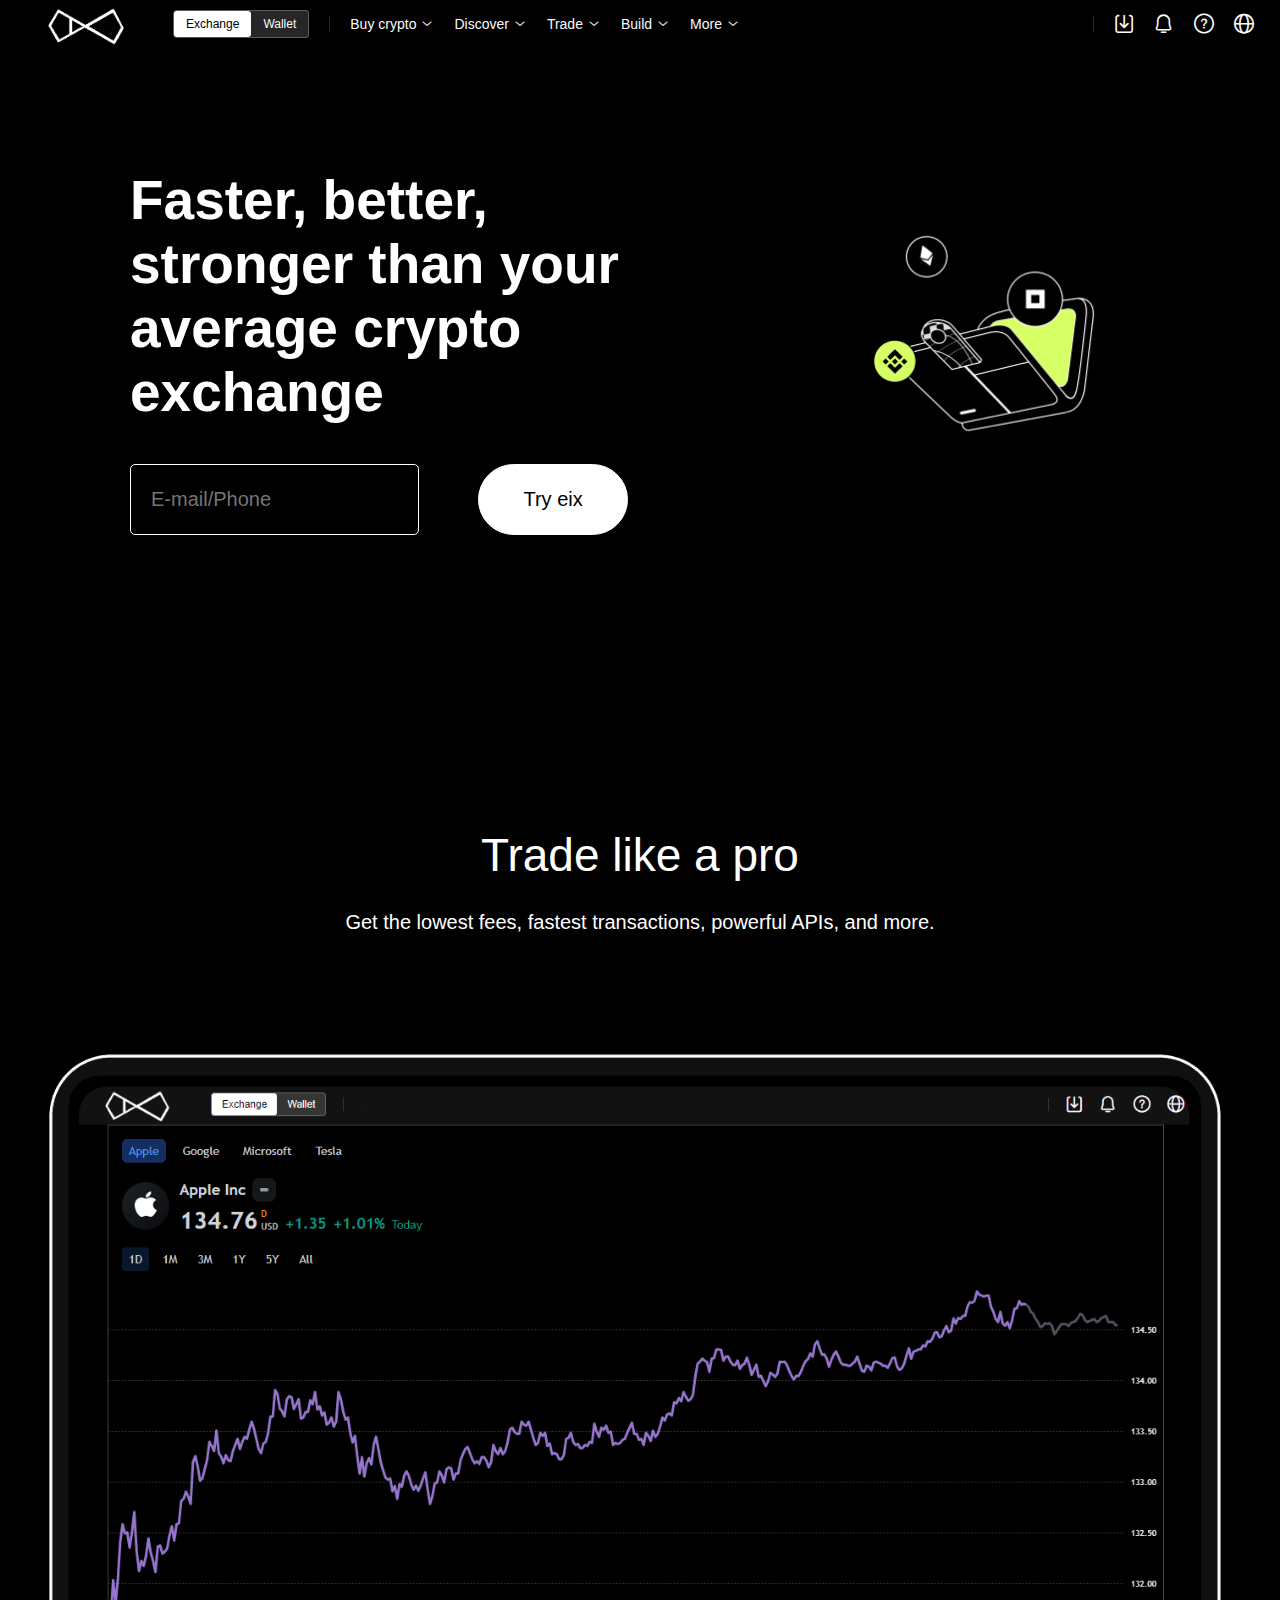
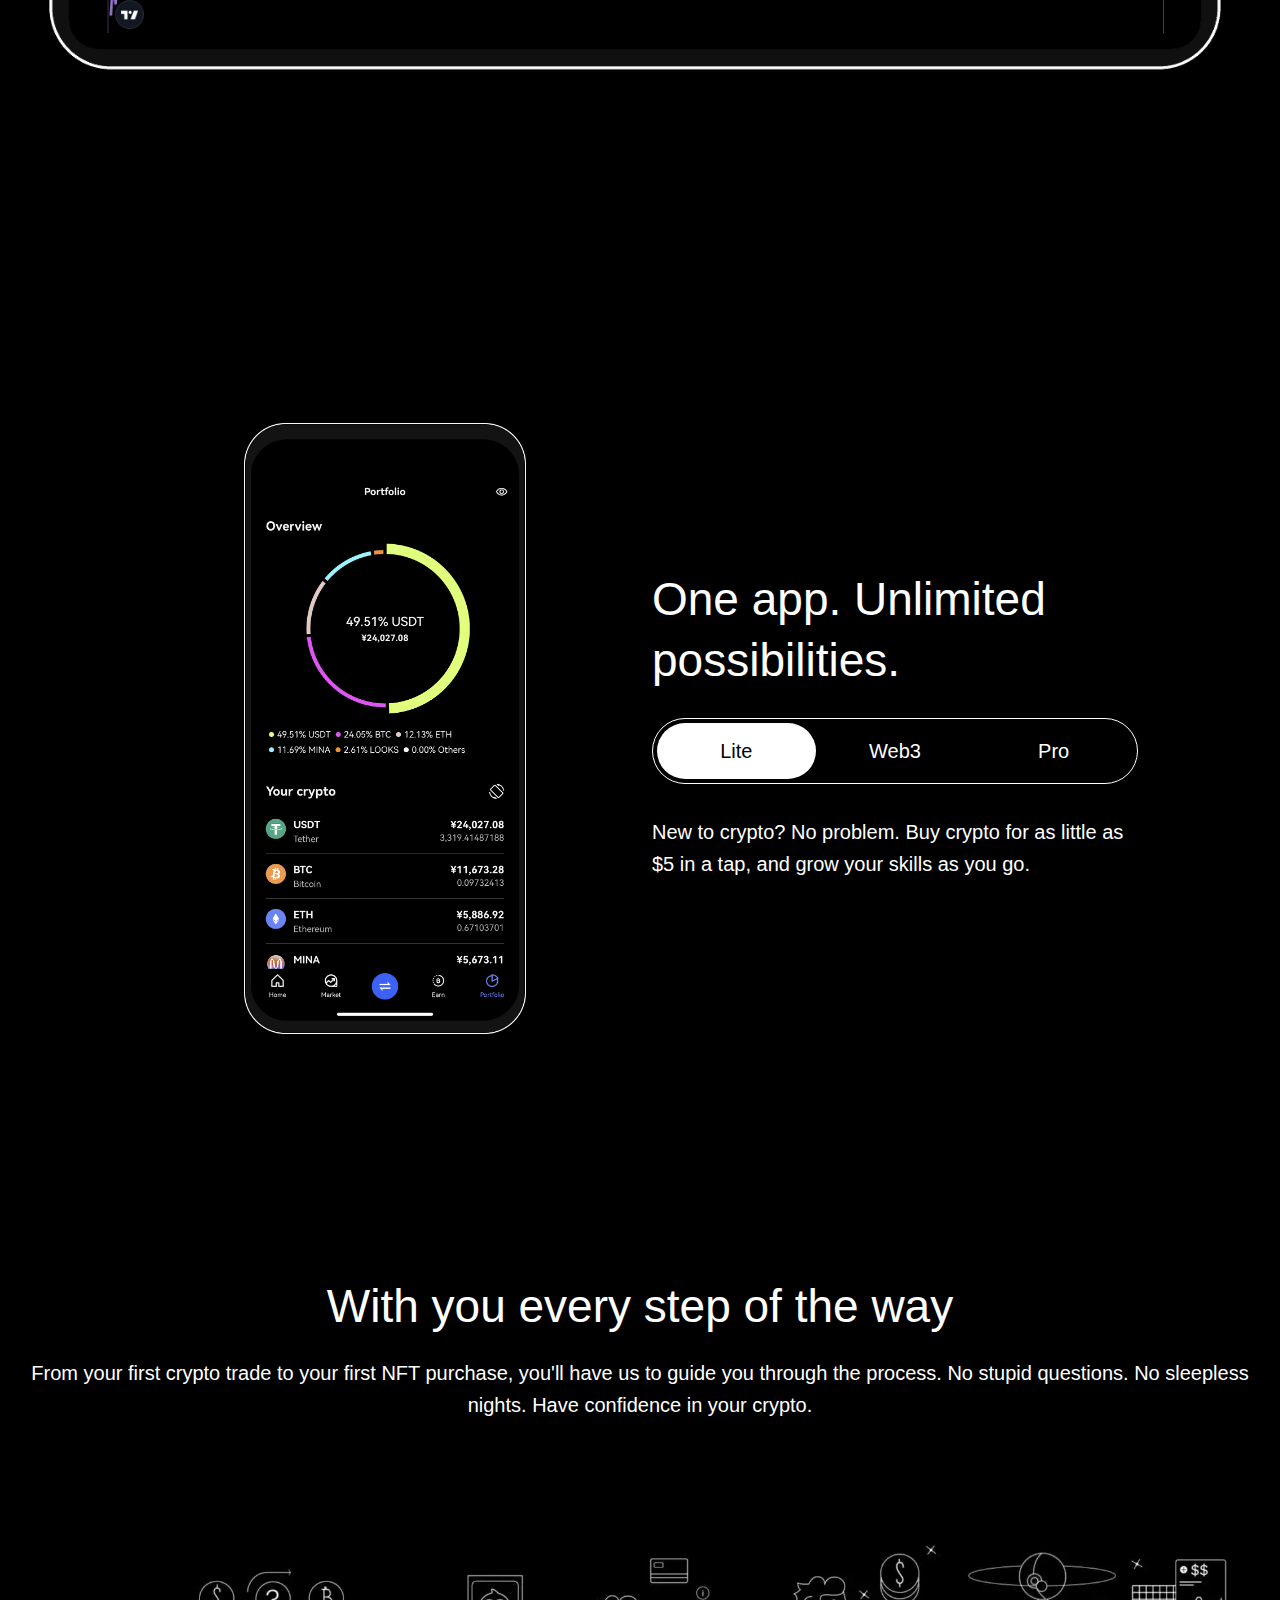
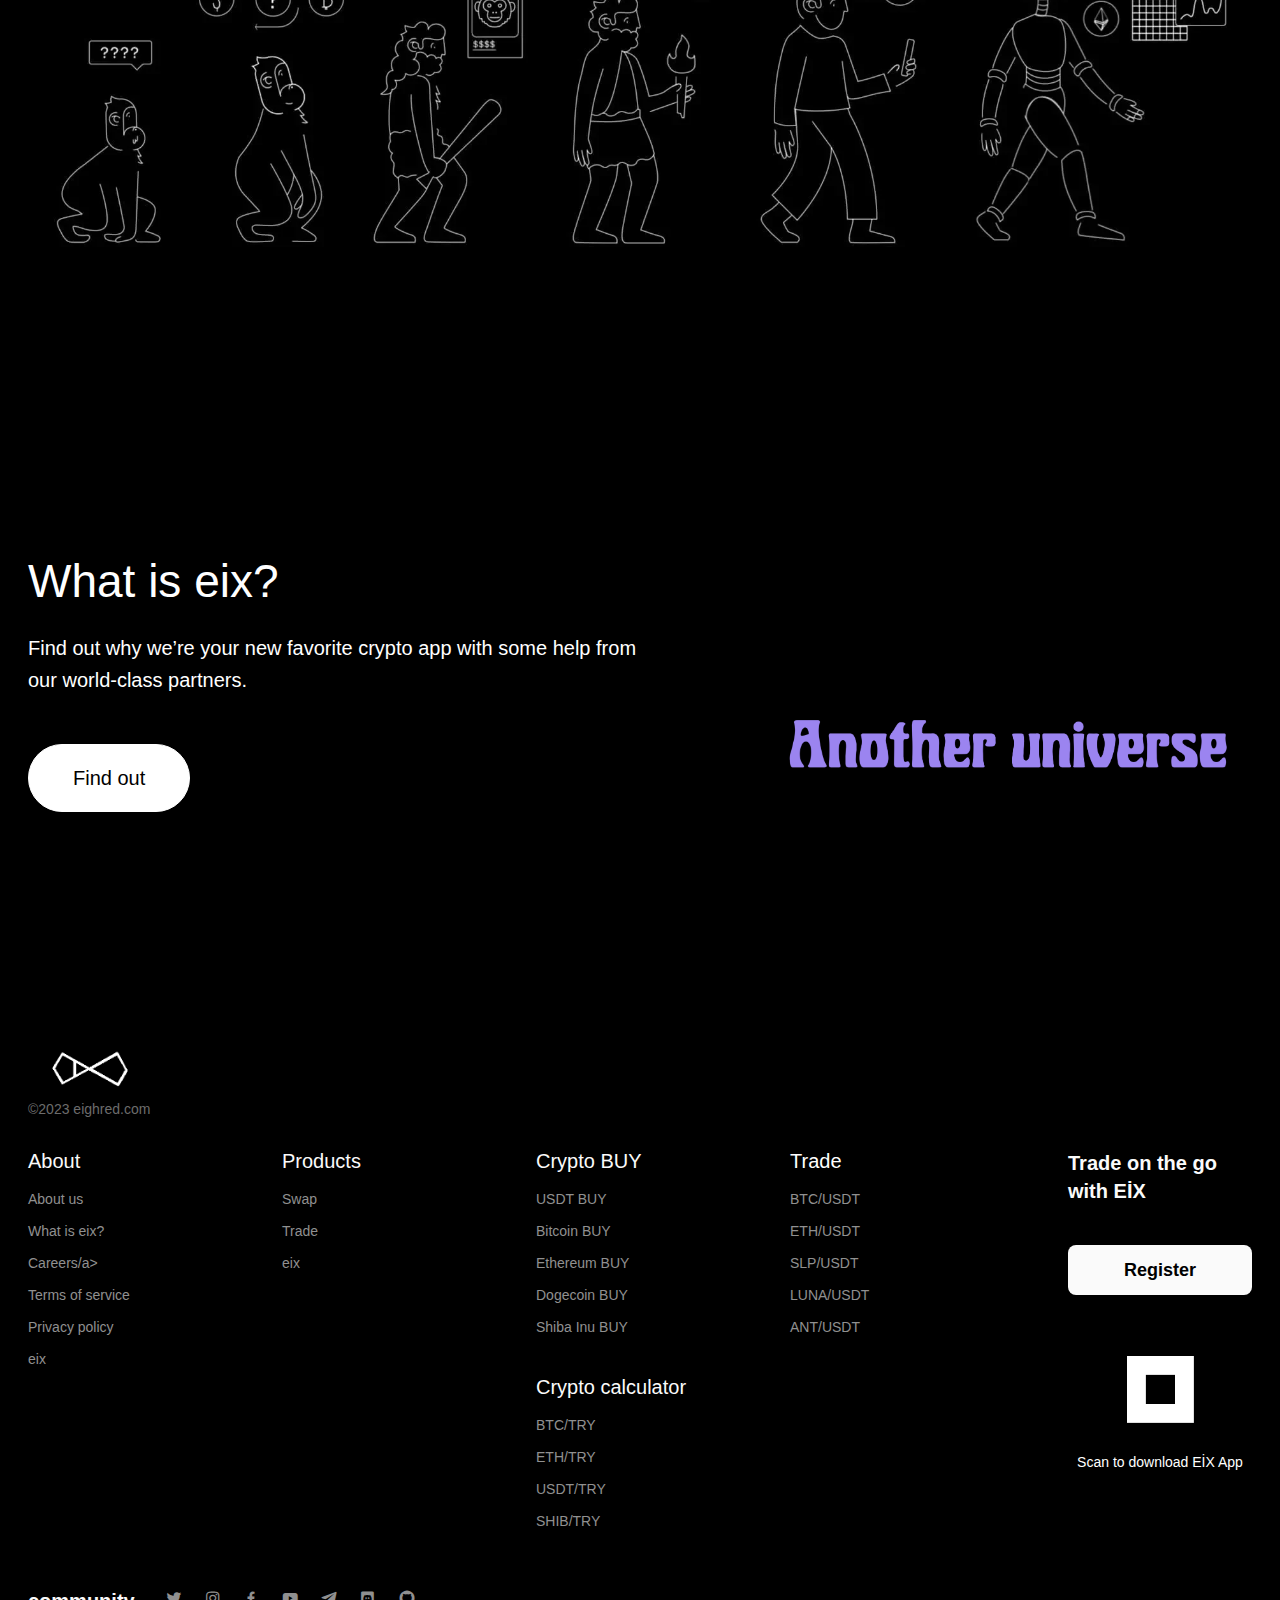
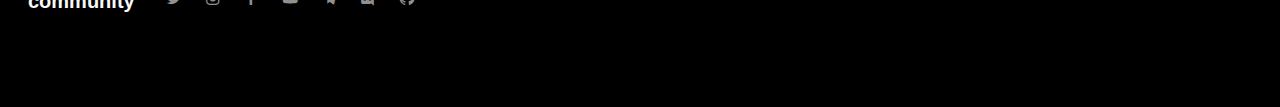
==== index.html @ 1cd63fc6 "now" ====
<!DOCTYPE html>
<html lang="en">

<head>
  <title>Buy Bitcoin &amp; other cryptocurrencies | cryptocurrency exchange, reimagined | eix</title>
  <meta charset="UTF-8">
  <meta http-equiv="X-UA-Compatible" content="IE=edge,chrome=1">
  <meta name="description"
    content="eix is the new Eighred. We're reimagining crypto with our commitment to the advancement of DeFi and Web 3.0 — Join the world's leading cryptocurrency exchange and crypto ecosystem.">
  <meta name="keywords"
    content="BTC, BTC trading platform, ETH, EOS, Qtum, NEO, Ripple, BTC price, LTC, BCH, ETC, Blockchain, eighred, Eighred, eighred aı">
  <meta name="Author" content="eighred">
  <meta name="Copyright" content="eighred.com">
  <meta name="google-site-verification" content="SVJL-WGbe8_1J05O3I8V4ehAs8L89UDA-bcAyAJ2SLw">
  <meta property="og:type" content="website">
  <meta property="og:title" content="Buy Bitcoin &amp; other cryptocurrencies | cryptocurrency exchange, reimagined">
  <meta property="og:url" content="http://eighred.com/">
  <meta property="og:site_name" content="eighred">
  <meta property="og:image" content="images/eighred-pp.png">
  <meta property="og:description"
    content="eix is the new Eighred. We're reimagining crypto with our commitment to the advancement of DeFi and Web 3.0 — Join the world's leading cryptocurrency exchange and crypto ecosystem.">
  <meta property="twitter:card" content="summary_large_image">
  <meta property="twitter:site" content="eighred">
  <meta property="twitter:title"
    content="Buy Bitcoin &amp; other cryptocurrencies | cryptocurrency exchange, reimagined">
  <meta property="twitter:description"
    content="eix is the new Eighred. We're reimagining crypto with our commitment to the advancement of DeFi and Web 3.0 — Join the world's leading cryptocurrency exchange and crypto ecosystem.">
  <meta property="twitter:image" content="images/eighred-pp.png">
  <meta name="viewport"
    content="width=device-width, initial-scale=1.0, maximum-scale=1.0, minimum-scale=1.0, user-scalable=no">
  <meta name="full-screen" content="yes">
  <meta name="browsermode" content="application">
  <meta name="x5-orientation" content="portrait">
  <meta name="x5-fullscreen" content="true">
  <meta name="x5-page-mode" content="app">
  <meta name="apple-mobile-web-app-capable" content="yes">
  <link rel="preconnect" href="https://eighred.com" crossorigin="">
  <link rel="dns-prefetch" href="https://eighred.com">
  <link rel="shortcut icon" href="images/EB771F0EE8994DD5.png" type="image/png">
  <link rel="canonical" href="https://eighred.com">
  <link rel="stylesheet" type="text/css" href="css/iconfont-eix-header-footer.css">
  <link rel="stylesheet" type="text/css" href="css/index_6.css">
  <link rel="stylesheet" type="text/css" href="css/index.css">
  <link rel="stylesheet" type="text/css" href="css/index_4.css">
  <link rel="stylesheet" type="text/css" href="css/index_5.css">
  <link rel="stylesheet" type="text/css" href="css/index_2.css">
  <link rel="stylesheet" type="text/css" href="css/index_3.css">
  <link rel="stylesheet" type="text/css" href="css/menu.css">
  <link rel="stylesheet" href="https://unpkg.com/boxicons@2.0.7/css/boxicons.min.css">
  <script type="text/javascript" integrity="sha384-Zjo8RUFg5Yqd1RrmP6raXmuRVOWdstZw1jbsr6ssfu0KGRWb0JixIs3Kvj6MPBMJ"
    crossorigin="anonymous" async="" src="https://cdn.amplitude.com/libs/amplitude-8.2.3-min.gz.js"></script>
  <script type="text/javascript" async=""
    src="https://www.googletagmanager.com/gtag/js?id=G-G0EKWWQGTZ&amp;l=dataLayer&amp;cx=c"></script>
  <script type="text/plain" async="" src="https://www.google-analytics.com/analytics.js"
    class="optanon-category-C0002-C0004 "></script>
  <script async="" src="https://www.googletagmanager.com/gtm.js?id=GTM-5RX47XK"></script>
  <script async="" src="https://www.googletagmanager.com/gtm.js?id=GTM-5RX47XK"></script>
  <script
    type="text/javascript">(function (w, d, s, l, i) { w[l] = w[l] || []; w[l].push({ 'gtm.start': new Date().getTime(), event: 'gtm.js' }); var f = d.getElementsByTagName(s)[0], j = d.createElement(s), dl = l != 'dataLayer' ? '&l=' + l : ''; j.async = true; j.src = 'https://www.googletagmanager.com/gtm.js?id=' + i + dl; f.parentNode.insertBefore(j, f); })(window, document, 'script', 'dataLayer', 'GTM-5RX47XK');</script>
</head>

<body id="body" class="" broker-style="" data-responsive="true" data-nav="true">
  <header id="headerContainer" class="header header-container" data-transparent="false" data-chain="false">
    <div class="header-wrap">
      <div class="header-main" data-from="1">
        <div class="logo-container mode-container" id="logoCon" data-chain="false">
          <div class="mode-logo"><a class="logo-wrap" href="#"><img class="logo-img logo-img-new"
                src="images/eighred.png" alt="eix - Leading Cryptocurrency Exchange" title="Eighred"><span
                class="simulated-sign">Demo
                trading</span></a>
            <div class="new-mode-tab "><a href="#" class="switch-exchange tab-exchange  active">Exchange</a><a href="#"
                class="switch-metax tab-defi ">Wallet</a></div>
          </div>
        </div>
        <div class="header-split-line"></div>
        <div id="navContainer" class="nav-container" data-from="1">
          <ul class="nav-scroll-box">
            <li class="nav-left-section ">
              <ul class="nav-left-container">
                <li class="nav-item nav-has-next is-left nav-buy"><span class="tab nav-text">Buy crypto</span><span
                    class="user-arrow icon eix-header-footer-arrow-chevrons-down"></span>
                  <div class="user-info-extend drop-c-left-align ">
                    <div class="extend-box "><a href="/swap"
                        class="box-item icon eix-header-footer-buy-with-card" aria-label="Buy with card" target="">
                        <div class="item-box">
                          <div class="item-title">Buy with card</div>
                          <div class="desc">Visa, Mastercard, and others</div>
                        </div>
                      </a><a href="#" class="box-item icon eix-header-footer-third-party-payment"
                        aria-label="Third-party payment" target="">
                        <div class="item-box">
                          <div class="item-title">Third-party payment</div>
                          <div class="desc">Banxa, Simplex, and others</div>
                        </div>
                      </a></div>
                  </div>
                </li>
                <!-- discover -->
                <li class="nav-item nav-has-next is-left nav-market"><span class="tab nav-text">Discover</span><span
                    class="user-arrow icon eix-header-footer-arrow-chevrons-down"></span>
                  <div class="user-info-extend drop-c-left-align ">
                    <div class="extend-box "><a href="/markets"
                        class="box-item icon eix-header-footer-marketing" aria-label="markets" target="">
                        <div class="item-box">
                          <div class="item-title">markets</div>
                          <div class="desc">View the latest crypto prices, volume, and data</div>
                        </div>
                      </a><a href="#" class="box-item icon eix-header-footer-opptunities" aria-label="Opportunities"
                        target="">
                        <div class="item-box">
                          <div class="item-title">Opportunities</div>
                          <div class="desc">Discover hot and new cryptos</div>
                        </div>
                      </a></div>
                  </div>
                </li>
                <!-- discover end -->
                <!-- trade -->
                <li class="nav-item nav-has-next is-left nav-trade"><span class="tab nav-text">Trade</span><span
                    class="user-arrow icon eix-header-footer-arrow-chevrons-down"></span>
                  <div class="user-info-extend drop-c-left-align ">
                    <div class="extend-box "><a href="#" class="box-item item-convert icon eix-header-footer-convert"
                        aria-label="Convert" target="">
                        <div class="item-box">
                          <div class="item-title">Convert</div>
                          <div class="desc">Quick conversion, zero fees, no slippage</div>
                        </div>
                      </a><a href="#" class="box-item icon eix-header-footer-spot" aria-label="Basic trading" target="">
                        <div class="item-box">
                          <div class="item-title">Basic trading</div>
                          <div class="desc">Crypto trading made easy</div>
                        </div>
                      </a>
                    </div>
                  </div>
                </li>
                <!-- trade end -->
                <!-- build -->
                <li class="nav-item nav-has-next is-left nav-eig"><span class="tab nav-text">Build</span><span
                    class="user-arrow icon eix-header-footer-arrow-chevrons-down"></span>
                  <div class="user-info-extend drop-c-left-align ">
                    <div class="extend-box "><a href="#" class="box-item icon eix-header-footer-home"
                        aria-label="eix Chain" target="">
                        <div class="item-box">
                          <div class="item-title">eix Chain</div>
                          <div class="desc">Connecting Web3</div>
                        </div>
                      </a>
                      <div class="drop-menu-desc-list eig-desc-list">
                      </div><a href="#" class="box-item icon eix-header-footer-hamburger" aria-label="Official Dapps"
                        target="">
                        <div class="item-box">
                          <div class="item-title">Official Dapps</div>
                          <div class="desc">Be your own bank</div>
                        </div>
                      </a>
                      <div class="drop-menu-desc-list eig-desc-list">
                        <div class="drop-menu-list-item eig-list-item"><a class="drop-menu-item eig-item" href="#"
                            data-header-id="1050203" aria-label="Swap" target="">Swap</a>
                        </div>
                      </div>
                      <a href="#" class="box-item icon eix-header-footer-developers" aria-label="Developers" target="">
                        <div class="item-box">
                          <div class="item-title">Developers</div>
                          <div class="desc">Build and scale</div>
                        </div>
                      </a>
                      <div class="drop-menu-desc-list eig-desc-list">
                        <div class="drop-menu-list-item eig-list-item"><a class="drop-menu-item eig-item"
                            href="https://github.com/eighred" data-header-id="1050304" aria-label="GitHub"
                            target="github">GitHub</a><a class="drop-menu-item eig-item" href="#"
                            data-header-id="1050306" aria-label="Developer docs" target="">Developer docs</a></div>
                      </div>
                    </div>
                  </div>
                </li>

                <!-- build end -->
                <!-- more -->
                <li class="nav-item nav-has-next is-left nav-more"><span class="tab nav-text">More</span><span
                    class="user-arrow icon eix-header-footer-arrow-chevrons-down"></span>
                  <div class="user-info-extend drop-c-left-align ">
                    <div class="info-extend-box">
                      <div class="extend-box extend-small-box">
                        <div class="box-title">Products</div>
                        <a href="#" class="box-item icon eix-header-footer-eig" aria-label="eig">eix</a>
                        <a href="#" class="box-item icon eix-header-footer-check" aria-label="eig">metaverse</a>
                        <a href="#" class="box-item icon eix-header-footer-opptunities" aria-label="eig">artificial
                          intelligence</a>
                      </div>
                      <div class="extend-box extend-small-box">
                        <div class="box-title">Others</div><a href="#"
                          class="box-item item-rewards icon eix-header-footer-rewards"
                          aria-label="Rewards">Rewards</a><a href="#" class="box-item icon eix-header-footer-gift"
                          aria-label="Referral">Referral</a><a href="#"
                          class="box-item icon eix-header-footer-blockdream-ventures-1"
                          aria-label="eix Ventures">eighred Ventures</a>
                      </div>
                    </div>
                  </div>
                </li>
                <!-- more end -->
              </ul>
            </li>
            <li class="nav-null"></li>
            <li class="header-search-box" id="headerSearchBox"></li>
            <li class="nav-item nav-user-mobile">
              <div class="user-info icon eix-header-footer-user-home"></div>
            </li>
            <li class="header-line"></li>
            <li class="nav-right-section">
              <ul class="nav-right-container">
                <li class="nav-download other-wrap ">
                  <div class="download-app icon eix-header-footer-download"></div>
                  <div class="drop-down-list drop-c-right-align ">
                    <div class="download-box">
                      <div class="qr-box">
                        <div class="qr-code-desc">Download app</div>
                        <div class="img-box"><img class="qr-code-img" src="images/EB771F0EE8994DD5.png" alt=""></div>
                      </div>
                      <div class="pc-box"><a class="download-btn" href="#">More options</a>
                        <div class="download-desc">For mobile and desktop</div>
                      </div>
                    </div>
                  </div>
                </li>
                <!-- zil -->
                <li class="nav-notice other-wrap ">
                  <div class="notice-icon icon eix-header-footer-notice"></div>
                </li>
                <li class="nav-item nav-custom other-wrap">
                  <div class="custom-logo icon eix-header-footer-question"></div><span
                    class="user-arrow icon eix-header-footer-arrow-chevrons-down"></span><span
                    class="nav-text user-support-text">Support</span>
                  <div class="drop-down-list drop-c-right-align "><a class="extend-link" href="#">Support center</a><a
                      id="navSupport" class="extend-link hide-link link-problem-feedback" href="#">Submit a
                      request</a><a id="myRequest" class="extend-link request-link" href="#">My tickets</a><a
                      class="extend-link" href="#"><span>Connect with eix</span></a><a class="extend-link"
                      href="https://discord.gg/N68ZbJmwFz" target="_blank" rel="noreferrer"><span>Discord</span><i
                        class="bx bxl-discord"></i></a><a class="extend-link header-telegram-link" target="_blank"
                      href="https://t.me/eighred" rel="noreferrer"><span>Telegram</span><i
                        class="bx bxl-telegram"></i></a>
                    <div id="supportChat" class="extend-link hide-link support-chat-bot click-disable">Chat with us
                    </div>
                  </div>
                </li>

                <li class="nav-item nav-language other-wrap">
                  <div class="now-language icon eix-header-footer-language"></div>
                  <div class="language-list ">
                    <div class="ul-box">
                      <div class="ul-title">world</div>
                      <div class="list-ul"><a class="language now-select-item" rel="en_US" href="#">English<i
                            class="icon eix-header-footer-check select-icon"></i></a><a class="language " rel="zh_CN"
                          href="#">简体中文</a><a class="language " rel="zh_HK" href="#">繁體中文</a></div>
                    </div>
                  </div>
                </li>
              </ul>
            </li>
            <li class="action-container">
              <div class="menu-wrap">
                <input type="checkbox" class="toggler"/>
                <div class="hamburger">
                    <div></div>
                </div>
                <div class="menu">
                    <div>
                        <div>
                            <ul>
                              <li>
                                <a href="/swap" class="box-item icon eix-header-footer-buy-with-card" aria-label="Buy with card">buy crypto</a>
                              </li>
                              <li>
                                <a href="/markets"class="box-item icon eix-header-footer-marketing" aria-label="markets">markets</a>
                              </li>
                               <li>
                                <a href="#" class="box-item icon eix-header-footer-eig" aria-label="eig">eix</a>
                              </li><li>
                                <a href="#" class="box-item icon eix-header-footer-check" aria-label="eig">metaverse</a>
                              </li><li>
                                <a href="#" class="box-item icon eix-header-footer-opptunities" aria-label="eig">AI</a>
                              </li>
                            </ul>
                        </div>
                    </div>
                </div>
            </div>
            </li>
          </ul>
        </div>
      </div>
    </div>
  </header>
  <div class="home-container">
    <div id="root">
      <div class="home-page-container">
        <section class="first-section">
          <div class="first-content">
            <div class="banner-container">
              <div class="left-banner ">
                <h1 class="common-title">Faster, better, stronger than your average crypto exchange</h1>
                <div class="register-box">
                  <div class="register-section"><input class="home-register-phone" placeholder="E-mail/Phone"></div>
                  <button type="button" class="common-button link-to-register">Try eix</button>
                </div>
              </div>
              <div class="right-banner">
                <div class="logo-banner"><img class="first-img" src="images/B1041DB14722953A.png"></img>
                </div>
              </div>
            </div>

          </div>

        </section>
        <section class="second-section">
          <div class="second-title">
            <p class="common-title">Trade like a pro</p>
            <p class="common-desc response-text pc-text">Get the lowest fees, fastest transactions, powerful APIs, and
              more.</p>
            <p class="common-desc response-text mobile-text">Lowest fees, world-class matching engine, powerful APIs and
              much more</p>
          </div>
          <div class="second-body"><img class="second-img" src="images/1f468988djnfjpc.png" width="936"
              height="536"></img></div>
        </section>
        <section class="fourth-section">
          <div class="fourth-container">
            <div class="fourth-animation">
              <picture class="okui-image-webp"><img src="images/1F468D0080B73C28.png" width="288" height="624">
              </picture>
            </div>
            <div class="fourth-body">
              <p class="common-title">One app. Unlimited possibilities.</p>
              <div class="tab-container">
                <div class="tab-item active">Lite</div>
                <div class="tab-item">Web3</div>
                <div class="tab-item ">Pro</div>
              </div>
              <p class="common-desc">New to crypto? No problem. Buy crypto for as little as $5 in a tap, and grow your
                skills as you go.</p>
            </div>
          </div>
        </section>
        <section class="third-section">
          <div class="third-title">
            <p class="common-title response-text pc-text">With you every step of the way</p>
            <p class="common-title response-text mobile-text">A mode for everyone</p>
            <p class="common-desc response-text pc-text">From your first crypto trade to your first NFT purchase, you'll
              have us to guide you through the process. No stupid questions. No sleepless nights. Have confidence in
              your crypto.</p>
            <p class="common-desc response-text mobile-text">Jump from trading, to DeFi, to NFTs all in one place.</p>
          </div>
          <div class="third-animation">
            <video class="third-pc-animation" autoplay="" loop="" playsinline="" width="936" height="253" muted=""
              src="images/D47D930F643E7A00.webm" poster="images/2763D233C494439D.webp"></video>
            <img class="third-mobile-animation" alt="" width="400" height="400" src="images/602389EA3A7E31BD.gif">
          </div>
        </section>
        <section class="fifth-section">
          <div class="fifth-banner">
            <div class="text-banner">
              <p class="common-title">What is eix?</p>
              <p class="common-desc">Find out why we’re your new favorite crypto app with some help from our world-class
                partners.</p>
              <div class="common-button">Find out</div>
            </div>
            <div class="logo-banner">
              <img class="first-img" src="images/donate-banner.png">
            </div>
          </div>

        </section>

      </div>
      <script data-id="__app_data_for_ssr__" type="application/json" id="appState">
          {"appContext":{"initialProps":{},"initState":{},"isSSR":true,"isSSRSuccess":true}}
        </script>
      <script data-id="__dev_state_for_ssr__" type="application/json" id="devState">
      {}
    </script>
    </div>
  </div>
  <footer id="footerContainer" class="footer-container">
    <div class="footer-wrap">
      <div class="footer-body">
        <div class="footer-section footer-top-box">
          <div class="footer-top-logo"><img alt="eix" class="img" src="images/eighred.png">
          </div>
          <div class="footer-copyright">©2023 eighred.com</div>
        </div>
        <div class="footer-core">
          <div class="footer-ul footer-main-box">
            <div class="list ">
              <div class="title-box">
                <div class="title">About</div>
              </div>
              <div class="item-box"><a class="link" href="#" target="">About us</a><a class="link" href="#"
                  target="whatiseix">What is eix?</a><a class="link" href="#" target="">Careers/a><a class="link"
                    href="#" target="service">Terms of service</a><a class="link" href="#" target="policy">Privacy
                    policy</a><a class="link" href="#" target="">eix</a>
              </div>
              </div>
              <div class="list ">
                <div class="title-box">
                  <div class="title">Products</div>
                </div>
                <div class="item-box"><a class="link" href="#" target="">Swap</a><a class="link" href="#"
                    target="">Trade</a><a class="link" href="#" target="">eix</a></div>
              </div>

              <div class="list list-container">
                <div class="list ">
                  <div class="title-box">
                    <div class="title">Crypto BUY</div>
                  </div>
                  <div class="item-box"><a class="link" href="#" target="">USDT BUY</a><a class="link" href="#"
                      target="">Bitcoin BUY</a><a class="link" href="#" target="">Ethereum BUY</a><a class="link"
                      href="#" target="">Dogecoin BUY</a><a class="link" href="#" target="">Shiba Inu
                      BUY</a></div>
                </div>
                <div class="list ">
                  <div class="title-box">
                    <div class="title">Crypto calculator</div>
                  </div>
                  <div class="item-box"><a class="link" href="#" target="">BTC/TRY</a><a class="link" href="#"
                      target="">ETH/TRY</a><a class="link" href="#" target="">USDT/TRY</a><a class="link" href="#"
                      target="">SHIB/TRY</a></div>
                </div>
              </div>
              <div class="list ">
                <div class="title-box">
                  <a class="title" href="#">
                    <font color="ffffff">Trade</font>
                  </a>
                </div>
                <div class="item-box"><a class="link" href="#" target="">BTC/USDT</a><a class="link" href="#"
                    target="">ETH/USDT</a><a class="link" href="#" target="">SLP/USDT</a><a class="link" href="#"
                    target="">LUNA/USDT</a><a class="link" href="#" target="">ANT/USDT</div>
              </div>
            </div>
            <div class="footer-download">
              <div class="footer-download-title">Trade on the go with EİX</div><a class="footer-register-link"
                href="#">Register</a>
              <div class="footer-scan-box"><img id="footer-qrcode-img" src="images/EB771F0EE8994DD5.png" alt="">
                <div class="footer-scan-desc">Scan to download EİX App</div>
              </div>
            </div>
          </div>
          <div class="footer-media-area">
            <div class="footer-media-title">community</div>
            <div class="icon-list" id="footerMedia">
              <a href="https://twitter.com/eighred" class="icon-some-chat" target="_blank" rel="nofollow noreferrer"
                aria-label="bx bxl-twitter">
                <i class="bx bxl-twitter"></i>
              </a>
              <a href="https://instagram.com/eighred" class="icon-some-chat" target="_blank" rel="nofollow noreferrer"
                aria-label="bx bxl-instagram">
                <i class="bx bxl-instagram"></i>
              </a>
              <a href="https://facebook.com/eighred" class="icon-some-chat" target="_blank" rel="nofollow noreferrer"
                aria-label="bx bxl-facebook">
                <i class="bx bxl-facebook"></i>
              </a>
              <a href="https://www.youtube.com/@eighred" class="icon-some-chat" target="_blank"
                rel="nofollow noreferrer" aria-label="bx bxl-youtube">
                <i class="bx bxl-youtube"></i>
              </a>
              <a href="https://t.me/eighred" class="icon-some-chat" target="_blank" rel="nofollow noreferrer"
                aria-label="bx bxl-telegram"><i class="bx bxl-telegram"></i>
              </a>
              <a href="https://discord.com/invite/N68ZbJmwFz" class="icon-some-chat" target="_blank"
                rel="nofollow noreferrer" aria-label="bx bxl-discord">
                <i class="bx bxl-discord"></i>
              </a>
              <a href="https://github.com/eighred" class="icon-some-chat" target="_blank" rel="nofollow noreferrer"
                aria-label="bx bxl-github">
                <i class="bx bxl-github"></i>
              </a>
            </div>
          </div>
        </div>
      </div>
  </footer>
  <div id="okFloatLayer" class="entrance ok-float-layer" style="display:block">
    <div class="wrapper im-chat ok-float-layer-box" id="otcImChat" style="display:none"><i
        class="icon eix-header-footer-user-home"></i><span class="red-dot" id="otcImRedDot" style="display:none"></span>
    </div>
  </div>
  <div class="home-template">
    <div
      class="mc-xeko mc-xko mc-xko-swa nc-kbygjn-bewxeko nc-jsfhw-bewxeko dtl-llanioc-bewxeko nc-pohsgnool-bewxeko mc-uzuhciyouhz-bewxeko mc-gfdlnt-bewxeko mc-8861gbyl-bewxeko mc-ssrhqq-bewxeko mc-meopln-bewxeko mc-ctcttt-bewxeko mc-bko mc-gnafab-bewmocxeko dtl-llanioc-1yfirev mc-xxeko pot-xeko cv-nciyuo let-nciyuo ytrap-nciyuo kcilc-nciyuo otohp-nciyuo pleh-nciyuo tfig-nciyuo etad-nciyuo yadot-nciyuo dnuf-nciyuo nur-nciyuo efil-nciyuo agoy-nciyuo mik-nciyuo puorg-nciyuo ssenisub-nciyuo orp-nciyuo nem-nciyuo tif-nciyuo 932-69-57-74 402-9-75-74 pot-nciyuo otohp-iyuo etad-iyuo nuf-nciyuo duolc-nciyuo bulc-nciyuo erots-nciyuo gro-nciyuo pleh-iyuo vt-nciyuo ytrap-iyuo der-nciyuo nc-lymocy nc-psrvzt nc-mapelfd ca-xko nc-ncxgyuj-bewxeko mc-gdcgoa-bewxeko mc-pplbya-bewxeko mc-tnvifr-bewxeko nc-xkjcgkf-bewxeko nc-nctwfvv nc-fbawhkv nc-qwshtqj mc-8861gbyl mc-gfdlnt bac-xko mc-nauhcisoak mc-eixijgnehzihcds mc-jkxlq mc-wal060 mc-noinubtg mc-gnedgnahsnaid mc-gdcgoa mc-pplbya mc-tnvifr mc-pzehxrwum nc-yptwg mc-ctcttt mc-isnahnuy mc-gnotoyiq mc-gnijeijnak mc-ihsuhsnuy mc-ihsnixiz cv-iyuonc iyf-iyuonc god-nciyuo skrow-nciyuo bac-nciyuo sulp-nciyuo pot-nciyuo eulb-nciyuo efac-nciyuo mc-cqxnrm mc-jvdwgq mc-sjaqlj mc-ebbpji zib-iyuonc efac-iyuonc erac-iyuonc hsac-iyuonc retnec-iyuonc egelloc-iyuonc sniamod-iyuonc stneve-iyuonc dnuf-iyuonc flog-iyuonc mc-ycappok mc-ycoitam mc-uyctoan mc-uoykcoh mc-kuoykco nc-xygquhz nc-hznadoe nc-qttsfup mc-abnefad mc-pecddnim nc-jwvcuyb nc-vxdsndv nc-bduwrci nc-qnjsaxc nc-iqamnrd nc-rflaaqc nc-vvufjls nc-hkwbrrj mc-retoocsittagub mc-yublennahc mc-enignekotkit mc-celennahc mc-lennahciew zzub-iyuonc sdrac-iyuonc sreerac-iyuonc gnihtolc-iyuonc trepxe-iyuonc">
    </div>
  </div><noscript><iframe title="google" src="https://www.googletagmanager.com/ns.html?id=GTM-5RX47XK" height="0"
      width="0" style="display:none;visibility:hidden"></iframe></noscript>

  <script>
    window._exglobal = {};
    window.javaweb_locale = '{}';
    window.devState = {};
    if (window.location.search.indexOf('logout') > -1) {
      localStorage.removeItem('simulatedTrading');
    }
    var $javaWebLocal = document.querySelector('#javaweb_locale'),
      $seoLocale = document.querySelector('#seo_locale'),
      $appState = document.querySelector('#appState'),
      $headerAndFooterState = document.querySelector('#headerAndFooterState'),
      $exglobal = document.querySelector('#_exglobal');
    $devState = document.querySelector('#devState');
    if ($javaWebLocal) {
      window.javaweb_locale = $javaWebLocal.textContent;
    }

    if ($appState) {
      try {
        window.__INIT_STATE__ = JSON.parse($appState.textContent)
      } catch (err) {
        window.__INIT_STATE__ = {
          msg: err ? err.message : 'parse appState error'
        }
      }
    }
    if ($headerAndFooterState && window.__INIT_STATE__) {
      try {
        var headerAndFooterContext = JSON.parse($headerAndFooterState.textContent) || {};
        window.__INIT_STATE__.headerContext = headerAndFooterContext.headerContext;
        window.__INIT_STATE__.footerContext = headerAndFooterContext.footerContext;
      } catch (err) {
        window.__INIT_STATE__.msg = err ? err.message : 'parse $headerAndFooterState error';
      }
    }
    if ($exglobal) {
      try {
        window._exglobal = JSON.parse($exglobal.textContent);
      } catch (err) {
        window._exglobal = {
          msg: err ? err.message : 'parse exglobal error'
        }
      }
    }
    if ($devState) {
      try {
        window.devState = JSON.parse($devState.textContent);
      } catch (err) {
        window.devState = {
          msg: err ? err.message : 'parse devState error'
        }
      }
    }
  </script>
  <script src="js/OtAutoBlock.js"></script>
  <script charset="UTF-8" data-document-language="true" data-domain-script="af2e088e-86c6-470a-85ee-6b821b741d4e"
    src="js/otSDKStub.js"></script>
  <script src="js/apmfe-0.0.7.min.js"></script>
  <script defer="" src="js/index.0.0.7.js"></script>
  <script src="js/ont.js"></script>
  <script src="js/index_4.js"></script>
  <script src="js/react-18.2.0.min.js"></script>
  <script src="js/react-dom-18.2.0.min.js"></script>
  <script src="js/index.js"></script>
  <script async="" src="js/index_5.js"></script>
  <script src="js/index_6.js"></script>
  <script async="" src="js/index_1.js"></script>
  <script async="" src="js/index_3.js"></script>


</body>

</html>
---- css/iconfont-eix-header-footer.css ----
.eix-header-footer-fees:before{content:"\e000";font-family:fa-f5350cc488}.eix-header-footer-node:before{content:"\e001";font-family:fa-f5350cc488}.eix-header-footer-status:before{content:"\e002";font-family:fa-f5350cc488}.eix-header-footer-center:before{content:"\e004";font-family:fa-f5350cc488}.eix-header-footer-withdraw:before{content:"\e005";font-family:fa-f5350cc488}.eix-header-footer-transfer:before{content:"\e006";font-family:fa-f5350cc488}.eix-header-footer-verification:before{content:"\e007";font-family:fa-f5350cc488}.eix-header-footer-learn:before{content:"\e009";font-family:fa-f5350cc488}.eix-header-footer-loan:before{content:"\e00a";font-family:fa-f5350cc488}.eix-header-footer-bridge:before{content:"\e00b";font-family:fa-f5350cc488}.eix-header-footer-broker:before{content:"\e00c";font-family:fa-f5350cc488}.eix-header-footer-celue:before{content:"\e00e";font-family:fa-f5350cc488}.eix-header-footer-convert:before{content:"\e00f";font-family:fa-f5350cc488}.eix-header-footer-deposit:before{content:"\e010";font-family:fa-f5350cc488}.eix-header-footer-dot:before{content:"\e011";font-family:fa-f5350cc488}.eix-header-footer-earn:before{content:"\e012";font-family:fa-f5350cc488}.eix-header-footer-gift:before{content:"\e013";font-family:fa-f5350cc488}.eix-header-footer-join-group:before{content:"\e014";font-family:fa-f5350cc488}.eix-header-footer-jumpstart:before{content:"\e015";font-family:fa-f5350cc488}.eix-header-footer-transactions:before{content:"\e016";font-family:fa-f5350cc488}.eix-header-footer-logout:before{content:"\e017";font-family:fa-f5350cc488}.eix-header-footer-margin-trading:before{content:"\e018";font-family:fa-f5350cc488}.eix-header-footer-marketing:before{content:"\e019";font-family:fa-f5350cc488}.eix-header-footer-eig:before{content:"\e01a";font-family:fa-f5350cc488}.eix-header-footer-eig:before{content:"\e01b";font-family:fa-f5350cc488}.eix-header-footer-opptunities:before{content:"\e01c";font-family:fa-f5350cc488}.eix-header-footer-overview:before{content:"\e01d";font-family:fa-f5350cc488}.eix-header-footer-p2p-trading:before{content:"\e01e";font-family:fa-f5350cc488}.eix-header-footer-pool:before{content:"\e01f";font-family:fa-f5350cc488}.eix-header-footer-question:before{content:"\e020";font-family:fa-f5350cc488}.eix-header-footer-referral:before{content:"\e021";font-family:fa-f5350cc488}.eix-header-footer-setting:before{content:"\e023";font-family:fa-f5350cc488}.eix-header-footer-start-demo-trading:before{content:"\e024";font-family:fa-f5350cc488}.eix-header-footer-sub-account:before{content:"\e025";font-family:fa-f5350cc488}.eix-header-footer-third-party-payment:before{content:"\e026";font-family:fa-f5350cc488}.eix-header-footer-trading-bot:before{content:"\e027";font-family:fa-f5350cc488}.eix-header-footer-wallet:before{content:"\e028";font-family:fa-f5350cc488}.eix-header-footer-security-settings:before{content:"\e029";font-family:fa-f5350cc488}.eix-header-footer-id-card:before{content:"\e02a";font-family:fa-f5350cc488}.eix-header-footer-help-center:before{content:"\e02b";font-family:fa-f5350cc488}.eix-header-footer-cloud:before{content:"\e02e";font-family:fa-f5350cc488}.eix-header-footer-blockdream-ventures-1:before{content:"\e02f";font-family:fa-f5350cc488}.eix-header-footer-authorization:before{content:"\e030";font-family:fa-f5350cc488}.eix-header-footer-api:before{content:"\e031";font-family:fa-f5350cc488}.eix-header-footer-analysis:before{content:"\e032";font-family:fa-f5350cc488}.eix-header-footer-security-of-funds:before{content:"\e035";font-family:fa-f5350cc488}.eix-header-footer-download:before{content:"\e036";font-family:fa-f5350cc488}.eix-header-footer-notice:before{content:"\e037";font-family:fa-f5350cc488}.eix-header-footer-support:before{content:"\e038";font-family:fa-f5350cc488}.eix-header-footer-language:before{content:"\e039";font-family:fa-f5350cc488}.eix-header-footer-buy-with-card:before{content:"\e03a";font-family:fa-f5350cc488}.eix-header-footer-spot:before{content:"\e03b";font-family:fa-f5350cc488}.eix-header-footer-community:before{content:"\e03c";font-family:fa-f5350cc488}.eix-header-footer-defi:before{content:"\e0";font-family:fa-f5350cc488}.eix-header-footer-developers:before{content:"\e03e";font-family:fa-f5350cc488}.eix-header-footer-home:before{content:"\e03f";font-family:fa-f5350cc488}.eix-header-footer-nft:before{content:"\e040";font-family:fa-f5350cc488}.eix-header-footer-hot:before{content:"\e041";font-family:fa-f5350cc488}.eix-header-footer-biyong:before{content:"\e042";font-family:fa-f5350cc488}.eix-header-footer-discord:before{content:"\e043";font-family:fa-f5350cc488}.eix-header-footer-instagram:before{content:"\e044";font-family:fa-f5350cc488}.eix-header-footer-eix:before{content:"\e045";font-family:fa-f5350cc488}.eix-header-footer-weibo:before{content:"\e046";font-family:fa-f5350cc488}.eix-header-footer-facebook:before{content:"\e047";font-family:fa-f5350cc488}.eix-header-footer-line:before{content:"\e048";font-family:fa-f5350cc488}.eix-header-footer-linkedin:before{content:"\e049";font-family:fa-f5350cc488}.eix-header-footer-press-room:before{content:"\e04a";font-family:fa-f5350cc488}.eix-header-footer-telegram:before{content:"\e04b";font-family:fa-f5350cc488}.eix-header-footer-reddit:before{content:"\e04c";font-family:fa-f5350cc488}.eix-header-footer-twitter:before{content:"\e04d";font-family:fa-f5350cc488}.eix-header-footer-youtube:before{content:"\e04e";font-family:fa-f5350cc488}.eix-header-footer-vk:before{content:"\e050";font-family:fa-f5350cc488}.eix-header-footer-arrow-chevrons-right:before{content:"\e051";font-family:fa-f5350cc488}.eix-header-footer-arrow-chevrons-up:before{content:"\e052";font-family:fa-f5350cc488}.eix-header-footer-language-1:before{content:"\e053";font-family:fa-f5350cc488}.eix-header-footer-arrow-chevrons-down:before{content:"\e054";font-family:fa-f5350cc488}.eix-header-footer-hamburger:before{content:"\e055";font-family:fa-f5350cc488}.eix-header-footer-user:before{content:"\e056";font-family:fa-f5350cc488}.eix-header-footer-user-home:before{content:"\e057";font-family:fa-f5350cc488}.eix-header-footer-dialogue:before{content:"\e058";font-family:fa-f5350cc488}.eix-header-footer-signout:before{content:"\e059";font-family:fa-f5350cc488}.eix-header-footer-check:before{content:"\e05a";font-family:fa-f5350cc488}.eix-header-footer-more:before{content:"\e05c";font-family:fa-f5350cc488}.eix-header-footer-close:before{content:"\e05d";font-family:fa-f5350cc488}.eix-header-footer-exclamation:before{content:"\e05f";font-family:fa-f5350cc488}.eix-header-footer-tiktok:before{content:"\e063";font-family:fa-f5350cc488}.eix-header-footer-copytrading:before{content:"\e064";font-family:fa-f5350cc488}.eix-header-footer-leaderboard:before{content:"\e065";font-family:fa-f5350cc488}.eix-header-footer-arrow-pointer-left-sm:before{content:"\e066";font-family:fa-f5350cc488}.eix-header-footer-report-centre:before{content:"\e069";font-family:fa-f5350cc488}.eix-header-footer-records:before{content:"\e06a";font-family:fa-f5350cc488}.eix-header-footer-rewards:before{content:"\e06c";font-family:fa-f5350cc488}.iconfont{-webkit-font-smoothing:antialiased;-moz-osx-font-smoothing:grayscale;font-size:16px;font-style:normal}@font-face{font-display:swap;font-family:fa-f5350cc488;font-style:normal;src:url(../fonts/iconfont-eix-header-footer.woff2) format("woff2")}
---- css/index_6.css ----
:root{--eig-icon-size-base:18px;--eig-icon-size-xs:14px;--eig-color-gray-050:#f9f9f9;--eig-color-gray-100:#ebebeb;--eig-color-gray-200:#dbdbdb;--eig-color-gray-300:#bdbdbd;--eig-color-gray-400:#929292;--eig-color-gray-500:#6e6e6e;--eig-color-gray-600:#545454;--eig-color-gray-700:#;--eig-color-gray-800:#1a1a1a;--eig-color-gray-900:#000;--eig-color-blue-050:#f5f9ff;--eig-color-blue-100:#d1e3ff;--eig-color-blue-200:#afcfff;--eig-color-blue-300:#8dbbff;--eig-color-blue-400:#6ba6ff;--eig-color-blue-500:#4992ff;--eig-color-blue-600:#277dff;--eig-color-blue-700:#0569ff;--eig-color-blue-800:#005eea;--eig-color-blue-900:#0051ca;--eig-color-green-050:#f5fdfa;--eig-color-green-100:#d1f4ea;--eig-color-green-200:#afebda;--eig-color-green-300:#8de3cb;--eig-color-green-400:#6bdbbb;--eig-color-green-500:#49d3ab;--eig-color-green-600:#27ca9c;--eig-color-green-700:#05c28c;--eig-color-green-800:#00b17f;--eig-color-green-900:#00996d;--eig-color-red-050:#fef8f7;--eig-color-red-100:#fadddc;--eig-color-red-200:#f6c5c1;--eig-color-red-300:#f2aca7;--eig-color-red-400:#ef938d;--eig-color-red-500:#eb7a73;--eig-color-red-600:#e76159;--eig-color-red-700:#e3493f;--eig-color-red-800:#d03f36;--eig-color-red-900:#b4372f;--eig-color-orange-050:#fef9f6;--eig-color-orange-100:#fce4;--eig-color-orange-200:#fbceb4;--eig-color-orange-300:#f9b994;--eig-color-orange-400:#f7a474;--eig-color-orange-500:#f58f54;--eig-color-orange-600:#f681;--eig-color-orange-700:#f16514;--eig-color-orange-800:#e96010;--eig-color-orange-900:#bf4803;--eig-color-yellow-050:#fffcf5;--eig-color-yellow-100:#fff2d1;--eig-color-yellow-200:#ffe9af;--eig-color-yellow-300:#ffdf8d;--eig-color-yellow-400:#ffd66b;--eig-color-yellow-500:#ffcc49;--eig-color-yellow-600:#ffc327;--eig-color-yellow-700:#ffb905;--eig-color-yellow-800:#eaa900;--eig-color-yellow-900:#d29801;--eig-color-text-white:#fff;--eig-color-text-black:#1f2933;--eig-color-background-1:#fff;--eig-color-background-2:#f9f9f9;--eig-color-transparent:transparent;--eig-color-white:#fff;--eig-color-black:#000;--eig-color-line-muted:#ebebeb;--eig-color-line-secondary:#dbdbdb;--eig-color-line-amplifed:#bdbdbd;--eig-color-text-lighter:#bdbdbd;--eig-color-text-light:#929292;--eig-color-text-secondary:#;--eig-color-text-amplifed:#000;--eig-color-background-3:#fff;--eig-pagination-simple-default-text-color:--eig-color-text-amplifed;--eig-pagination-simple-default-line-height:--eig-line-height-base;--eig-color-fq-blue-lv1:#0569ff;--eig-color-fq-green-lv1:#05c28c;--eig-color-fq-red-lv1:#e3493f;--eig-color-fq-orange-lv1:#f16514;--eig-color-fq-blue-lv2:#0569ff;--eig-font-size-base:16px;--eig-font-size-md:14px;--eig-font-size-xs:12px;--eig-line-height-base:20px;--eig-line-height-md:20px;--eig-line-height-xs:16px;--eig-shadow-none:0 0 0 0 transparent;--eig-shadow-xs:0 0 0 1px #0000000d;--eig-shadow-sm:0 1px 2px 0 #0000000d;--eig-shadow-default:0 1px 3px 0 #0000001a,0 1px 2px 0 #0000000f;--eig-shadow-md:0 4px 6px -1px #0000001a,0 2px 4px -1px #0000000f;--eig-shadow-lg:0 10px 15px -3px #0000001a,0 4px 6px -2px #0000000d;--eig-shadow-xl:0 20px 25px -5px #0000001a,0 10px 10px -5px #0000000a;--eig-shadow-2xl:0 25px 50px -12px #00000040;--eig-border-radius-none:0;--eig-border-radius-sm:2px;--eig-border-radius-md:4px;--eig-border-radius-lg:6px;--eig-border-radius-xl:8px;--eig-border-radius-xxl:10px;--eig-border-radius-xxxl:12px;--eig-font-family:HarmonyOS Sans,SF Pro Text,SF Pro Icons,Arial,Helvetica Neue,Helvetica,sans-serif;--eig-text-display-lg-font-size:56px;--eig-text-display-lg-font-weight:500;--eig-text-display-lg-line-height:1.32;--eig-text-display-md-font-size:40px;--eig-text-display-md-font-weight:500;--eig-text-display-md-line-height:52px;--eig-text-display-sm-font-size:40px;--eig-text-display-sm-font-weight:500;--eig-text-display-sm-line-height:52px;--eig-text-heading-lg-font-size:30px;--eig-text-heading-lg-font-weight:500;--eig-text-heading-lg-line-height:40px;--eig-text-heading-md-font-size:24px;--eig-text-heading-md-font-weight:500;--eig-text-heading-md-line-height:30px;--eig-text-heading-sm-font-size:18px;--eig-text-heading-sm-font-weight:500;--eig-text-heading-sm-line-height:24px;--eig-text-heading-xl-font-size:36px;--eig-text-heading-xl-line-height:1.32;--eig-text-heading-xl-font-weight:600;--eig-text-heading-xxl-font-size:40px;--eig-text-heading-xxl-line-height:1.32;--eig-text-heading-xxl-font-weight:600;--eig-text-heading-overline-font-size:12px;--eig-text-heading-overline-line-height:15px;--eig-text-heading-overline-font-weight:500;--eig-text-body-sm-regular-font-size:14px;--eig-text-body-sm-regular-font-weight:400;--eig-text-body-sm-regular-line-height:21px;--eig-text-body-sm-bold-font-size:14px;--eig-text-body-sm-bold-font-weight:500;--eig-text-body-sm-bold-line-height:21px;--eig-text-body-md-regular-font-size:16px;--eig-text-body-md-regular-font-weight:400;--eig-text-body-md-regular-line-height:24px;--eig-text-body-md-bold-font-size:16px;--eig-text-body-md-bold-font-weight:500;--eig-text-body-md-bold-line-height:24px;--eig-text-body-xs-regular-font-size:12px;--eig-text-body-xs-regular-font-weight:400;--eig-text-body-xs-regular-line-height:18px;--eig-text-body-xs-bold-font-size:12px;--eig-text-body-xs-bold-font-weight:500;--eig-text-body-xs-bold-line-height:18px;--eig-font-weight-400:400;--eig-font-weight-500:500;--eig-font-weight-600:600;--eig-font-weight-700:700;--eig-font-weight-800:800;--eig-font-weight-900:900;--color-up:#2ead65;--color-down:#e35e5e}:root .cfg-red-up{--color-up:#e35e5e;--color-down:#2ead65}.theme-dark{--color-up:#2ead65;--color-down:#e35e5e}.theme-dark.cfg-red-up{--color-up:#e35e5e;--color-down:#2ead65}.theme-eigoin{--color-up:#2ead65;--color-down:#e35e5e}.theme-eigoin.cfg-red-up{--color-up:#e35e5e;--color-down:#2ead65}*{font-family:inherit}a,b,body,button,dd,div,dl,dt,em,fieldset,footer,form,h1,h2,h3,h4,h5,h6,header,html,i,img,input,li,ol,p,pre,select,span,strong,td,textarea,th,ul{-webkit-tap-highlight-color:transparent;-webkit-appearance:none;font-size:100%;margin:0;padding:0}body,html{-webkit-overflow-scrolling:touch;-webkit-font-smoothing:antialiased;-moz-osx-font-smoothing:grayscale;-webkit-text-size-adjust:none;-ms-text-size-adjust:none;text-size-adjust:none;background:#fff;color:#000;font-family:SF Pro Text,SF Pro Icons,Helvetica Neue,Helvetica,Arial,sans-serif;font-size:14px;line-height:1;margin:0;padding:0;-webkit-user-select:text;-moz-user-select:text;-ms-user-select:text;user-select:text}img,video{height:auto;max-width:100%}iframe{border:0}table{border-collapse:collapse;border-spacing:0}h1,h2,h3,h4,h5,h6{font-size:1em;font-weight:400}a{cursor:pointer}a,a:active,a:hover{text-decoration:none}a:active,a:hover{outline-width:0}li,ol,ul{list-style:none}button,input,select,textarea{-webkit-appearance:none;-moz-appearance:none;appearance:none;background-color:initial;border:none;border-radius:0;box-shadow:none;outline:0;resize:none}button,fieldset,input,label,legend,option,select,textarea{font-size:1em}input[type=number]{-moz-appearance:textfield}input[type=number]::-webkit-inner-spin-button,input[type=number]::-webkit-outer-spin-button{-webkit-appearance:none;margin:0}b,em,i,strong{font-style:normal;font-weight:400}.theme-dark{--eig-icon-size-base:18px;--eig-icon-size-xs:14px;--eig-color-gray-050:#000;--eig-color-gray-100:#2e2e2e;--eig-color-gray-200:#404040;--eig-color-gray-300:#6c6c6c;--eig-color-gray-400:#909090;--eig-color-gray-500:#b0b0b0;--eig-color-gray-600:#ccc;--eig-color-gray-700:#e3e3e3;--eig-color-gray-800:#f0f0f0;--eig-color-gray-900:#fafafa;--eig-color-blue-050:#051738;--eig-color-blue-100:#082356;--eig-color-blue-200:#0c3178;--eig-color-blue-300:#0f3c94;--eig-color-blue-400:#1148b0;--eig-color-blue-500:#1453cc;--eig-color-blue-600:#175fe8;--eig-color-blue-700:#1e6bff;--eig-color-blue-800:#3077ff;--eig-color-blue-900:#4283ff;--eig-color-green-050:#002b1f;--eig-color-green-100:#00422f;--eig-color-green-200:#005c42;--eig-color-green-300:#007151;--eig-color-green-400:#008661;--eig-color-green-500:#009c70;--eig-color-green-600:#00b17f;--eig-color-green-700:#05c48e;--eig-color-green-800:#19c997;--eig-color-green-900:#2dcea0;--eig-color-red-050:#310f0d;--eig-color-red-100:#4b1713;--eig-color-red-200:#68201b;--eig-color-red-300:#812721;--eig-color-red-400:#992e27;--eig-color-red-500:#b2362e;--eig-color-red-600:#ca34;--eig-color-red-700:#df47;--eig-color-red-800:#e1554c;--eig-color-red-900:#e4645c;--eig-color-orange-050:#361604;--eig-color-orange-100:#532206;--eig-color-orange-200:#743008;--eig-color-orange-300:#8f3b0a;--eig-color-orange-400:#aa460c;--eig-color-orange-500:#c5510e;--eig-color-orange-600:#e15c0f;--eig-color-orange-700:#f76816;--eig-color-orange-800:#f87428;--eig-color-orange-900:#fa8c4d;--eig-color-yellow-050:#2d2104;--eig-color-yellow-100:#493603;--eig-color-yellow-200:#674b04;--eig-color-yellow-300:#7f5d05;--eig-color-yellow-400:#966e06;--eig-color-yellow-500:#ae8007;--eig-color-yellow-600:#c69208;--eig-color-yellow-700:#dba20e;--eig-color-yellow-800:#dea921;--eig-color-yellow-900:#e0b134;--eig-color-text-white:#fff;--eig-color-text-black:#1f2933;--eig-color-background-1:#000000;--eig-color-background-2:#1a1a1a;--eig-color-transparent:transparent;--eig-color-white:#fff;--eig-color-black:#000;--eig-color-line-muted:#2e2e2e;--eig-color-line-amplifed:#6c6c6c;--eig-color-line-secondary:#404040;--eig-color-text-lighter:#6c6c6c;--eig-color-text-light:#909090;--eig-color-text-secondary:#e3e3e3;--eig-color-text-amplifed:#fafafa;--eig-color-background-3:#242424;--eig-color-fq-blue-lv1:#3077ff;--eig-color-fq-blue-lv2:#1e6bff;--eig-color-fq-green-lv1:#05c48e;--eig-color-fq-red-lv1:#df47;--eig-color-fq-orange-lv1:#f76816;--eig-font-size-base:16px;--eig-font-size-md:14px;--eig-font-size-xs:12px;--eig-line-height-base:20px;--eig-line-height-md:20px;--eig-line-height-xs:16px;--eig-shadow-none:0 0 0 0 transparent;--eig-shadow-xs:0 0 0 1px #0000000d;--eig-shadow-sm:0 1px 2px 0 #0000000d;--eig-shadow-default:0 1px 3px 0 #0000001a,0 1px 2px 0 #0000000f;--eig-shadow-md:0 4px 6px -1px #0000001a,0 2px 4px -1px #0000000f;--eig-shadow-lg:0 10px 15px -3px #0000001a,0 4px 6px -2px #0000000d;--eig-shadow-xl:0 20px 25px -5px #0000001a,0 10px 10px -5px #0000000a;--eig-shadow-2xl:0 25px 50px -12px #00000040;--eig-border-radius-none:0;--eig-border-radius-sm:2px;--eig-border-radius-md:4px;--eig-border-radius-lg:6px;--eig-border-radius-xl:8px;--eig-border-radius-xxl:10px;--eig-border-radius-xxxl:12px;--eig-font-family:HarmonyOS Sans,SF Pro Text,SF Pro Icons,Arial,Helvetica Neue,Helvetica,sans-serif;--eig-text-display-lg-font-size:56px;--eig-text-display-lg-font-weight:500;--eig-text-display-lg-line-height:1.32;--eig-text-display-md-font-size:40px;--eig-text-display-md-font-weight:500;--eig-text-display-md-line-height:52px;--eig-text-display-sm-font-size:40px;--eig-text-display-sm-font-weight:500;--eig-text-display-sm-line-height:52px;--eig-text-heading-lg-font-size:30px;--eig-text-heading-lg-font-weight:500;--eig-text-heading-lg-line-height:40px;--eig-text-heading-md-font-size:24px;--eig-text-heading-md-font-weight:500;--eig-text-heading-md-line-height:30px;--eig-text-heading-sm-font-size:18px;--eig-text-heading-sm-font-weight:500;--eig-text-heading-sm-line-height:24px;--eig-text-heading-xl-font-size:36px;--eig-text-heading-xl-line-height:1.32;--eig-text-heading-xl-font-weight:600;--eig-text-heading-xxl-font-size:40px;--eig-text-heading-xxl-line-height:1.32;--eig-text-heading-xxl-font-weight:600;--eig-text-heading-overline-font-size:12px;--eig-text-heading-overline-line-height:15px;--eig-text-heading-overline-font-weight:500;--eig-text-body-sm-regular-font-size:14px;--eig-text-body-sm-regular-font-weight:400;--eig-text-body-sm-regular-line-height:21px;--eig-text-body-sm-bold-font-size:14px;--eig-text-body-sm-bold-font-weight:500;--eig-text-body-sm-bold-line-height:21px;--eig-text-body-md-regular-font-size:16px;--eig-text-body-md-regular-font-weight:400;--eig-text-body-md-regular-line-height:24px;--eig-text-body-md-bold-font-size:16px;--eig-text-body-md-bold-font-weight:500;--eig-text-body-md-bold-line-height:24px;--eig-text-body-xs-regular-font-size:12px;--eig-text-body-xs-regular-font-weight:400;--eig-text-body-xs-regular-line-height:18px;--eig-text-body-xs-bold-font-size:12px;--eig-text-body-xs-bold-font-weight:500;--eig-text-body-xs-bold-line-height:18px;--eig-font-weight-400:400;--eig-font-weight-500:500;--eig-font-weight-600:600;--eig-font-weight-700:700;--eig-font-weight-800:800;--eig-font-weight-900:900}:root .eig552b8{--eig-checkbox-default-text-color:var(--eig-color-text-secondary);--eig-checkbox-default-background:var(--eig-color-text-white);--eig-checkbox-default-border-color:var(--eig-color-gray-200);--eig-checkbox-default-hover-border-color:var(--eig-color-blue-900);--eig-checkbox-default-shadow:0px 1px 2px 0px #0000000d;--eig-checkbox-default-hover-shadow:0px 0px 0px 4px #002c9936;--eig-checkbox-selected-text-color:var(--eig-color-gray-700);--eig-checkbox-selected-background:var(--eig-color-blue-700);--eig-checkbox-selected-border-color:var(--eig-color-blue-700);--eig-checkbox-selected-hover-border-color:var(--eig-color-blue-700);--eig-checkbox-selected-inner-color:var(--eig-color-text-white);--eig-checkbox-selected-shadow:0px 1px 2px 0px #0000000d;--eig-checkbox-selected-hover-shadow:0px 0px 0px 4px #002c9936;--eig-checkbox-error-text-color:var(--eig-color-red-700);--eig-checkbox-error-border-color:var(--eig-color-red-700);--eig-checkbox-error-hover-border-color:var(--eig-color-red-700);--eig-checkbox-error-background:var(--eig-color-red-700);--eig-checkbox-error-inner-color:var(--eig-color-text-white);--eig-checkbox-error-shadow:0px 1px 2px 0px #0000000d;--eig-checkbox-error-hover-shadow:0px 0px 0px 4px #e35e5e73;--eig-checkbox-disabled-text-color:var(--eig-color-gray-300);--eig-checkbox-disabled-background:var(--eig-color-gray-050);--eig-checkbox-disabled-border-color:var(--eig-color-gray-200);--eig-checkbox-disabled-hover-border-color:var(--eig-color-line-secondary);--eig-checkbox-disabled-inner-color:var(--eig-color-gray-300);--eig-checkbox-common-border-radius:var(--eig-border-radius-sm);--eig-checkbox-common-label-font-size:var(--eig-font-size-xs);--eig-checkbox-sm-font-size:var(--eig-font-size-xs);--eig-checkbox-sm-line-height:var(--eig-line-height-xs);--eig-checkbox-sm-height:12px;--eig-checkbox-sm-width:12px;--eig-checkbox-sm-margin:4px;--eig-checkbox-sm-padding:4px;--eig-checkbox-md-font-size:var(--eig-font-size-md);--eig-checkbox-md-line-height:var(--eig-line-height-md);--eig-checkbox-md-height:16px;--eig-checkbox-md-width:16px;--eig-checkbox-md-margin:8px;--eig-checkbox-md-padding:0;--eig-checkbox-sm-border-radius:2px;--eig-checkbox-md-border-radius:4px;--eig-button-primary-normal-default-background:var(--eig-color-blue-700);--eig-button-primary-normal-hover-background:var(--eig-color-blue-500);--eig-button-primary-normal-active-background:var(--eig-color-blue-800);--eig-button-primary-normal-focus-background:var(--eig-color-blue-700);--eig-button-primary-normal-disabled-background:var(--eig-color-gray-100);--eig-button-primary-normal-default-border-color:var(--eig-color-blue-700);--eig-button-primary-normal-hover-border-color:var(--eig-color-blue-500);--eig-button-primary-normal-active-border-color:var(--eig-color-blue-800);--eig-button-primary-normal-focus-border-color:var(--eig-color-blue-700);--eig-button-primary-normal-disabled-border-color:var(--eig-color-gray-100);--eig-button-primary-normal-default-font-color:var(--eig-color-text-white);--eig-button-primary-normal-hover-font-color:var(--eig-color-text-white);--eig-button-primary-normal-active-font-color:var(--eig-color-text-white);--eig-button-primary-normal-focus-font-color:var(--eig-color-text-white);--eig-button-primary-normal-disabled-font-color:var(--eig-color-gray-300);--eig-button-primary-normal-default-icon-color:var(--eig-color-text-white);--eig-button-primary-normal-hover-icon-color:var(--eig-color-text-white);--eig-button-primary-normal-active-icon-color:var(--eig-color-text-white);--eig-button-primary-normal-focus-icon-color:var(--eig-color-text-white);--eig-button-primary-normal-disabled-icon-color:var(--eig-color-gray-300);--eig-button-primary-normal-default-shadow:var(--eig-shadow-none);--eig-button-primary-normal-hover-shadow:var(--eig-shadow-none);--eig-button-primary-normal-active-shadow:var(--eig-shadow-none);--eig-button-primary-normal-focus-shadow:var(--eig-shadow-sm),0px 0px 0px 3px rgba(175,207,255,.45);--eig-button-primary-normal-disabled-shadow:var(--eig-shadow-none);--eig-button-primary-normal-loader-track-color:var(--eig-color-blue-500);--eig-button-primary-normal-loader-mark-color:var(--eig-color-white);--eig-button-primary-red-default-background:var(--eig-color-red-700);--eig-button-primary-red-hover-background:var(--eig-color-red-500);--eig-button-primary-red-active-background:var(--eig-color-red-800);--eig-button-primary-red-focus-background:var(--eig-color-red-700);--eig-button-primary-red-disabled-background:var(--eig-color-gray-100);--eig-button-primary-red-default-border-color:var(--eig-color-red-700);--eig-button-primary-red-hover-border-color:var(--eig-color-red-500);--eig-button-primary-red-active-border-color:var(--eig-color-red-800);--eig-button-primary-red-focus-border-color:var(--eig-color-red-800);--eig-button-primary-red-disabled-border-color:var(--eig-color-gray-100);--eig-button-primary-red-default-font-color:var(--eig-color-text-white);--eig-button-primary-red-hover-font-color:var(--eig-color-text-white);--eig-button-primary-red-active-font-color:var(--eig-color-text-white);--eig-button-primary-red-focus-font-color:var(--eig-color-text-white);--eig-button-primary-red-disabled-font-color:var(--eig-color-gray-300);--eig-button-primary-red-default-icon-color:var(--eig-color-text-white);--eig-button-primary-red-hover-icon-color:var(--eig-color-text-white);--eig-button-primary-red-active-icon-color:var(--eig-color-text-white);--eig-button-primary-red-focus-icon-color:var(--eig-color-text-white);--eig-button-primary-red-disabled-icon-color:var(--eig-color-gray-300);--eig-button-primary-red-default-shadow:var(--eig-shadow-sm);--eig-button-primary-red-hover-shadow:var(--eig-shadow-none);--eig-button-primary-red-active-shadow:var(--eig-shadow-none);--eig-button-primary-red-focus-shadow:var(--eig-shadow-sm),0px 0px 0px 3px hsla(4,74%,80%,.45);--eig-button-primary-red-disabled-shadow:var(--eig-shadow-none);--eig-button-primary-red-loader-track-color:var(--eig-color-red-500);--eig-button-primary-red-loader-mark-color:var(--eig-color-white);--eig-button-primary-green-default-background:var(--eig-color-green-700);--eig-button-primary-green-hover-background:var(--eig-color-green-500);--eig-button-primary-green-active-background:var(--eig-color-green-800);--eig-button-primary-green-focus-background:var(--eig-color-green-700);--eig-button-primary-green-disabled-background:var(--eig-color-gray-100);--eig-button-primary-green-default-border-color:var(--eig-color-green-700);--eig-button-primary-green-hover-border-color:var(--eig-color-green-500);--eig-button-primary-green-active-border-color:var(--eig-color-green-800);--eig-button-primary-green-focus-border-color:var(--eig-color-green-700);--eig-button-primary-green-disabled-border-color:var(--eig-color-gray-100);--eig-button-primary-green-default-font-color:var(--eig-color-text-white);--eig-button-primary-green-hover-font-color:var(--eig-color-text-white);--eig-button-primary-green-active-font-color:var(--eig-color-text-white);--eig-button-primary-green-focus-font-color:var(--eig-color-text-white);--eig-button-primary-green-disabled-font-color:var(--eig-color-gray-300);--eig-button-primary-green-default-icon-color:var(--eig-color-text-white);--eig-button-primary-green-hover-icon-color:var(--eig-color-text-white);--eig-button-primary-green-active-icon-color:var(--eig-color-text-white);--eig-button-primary-green-focus-icon-color:var(--eig-color-text-white);--eig-button-primary-green-disabled-icon-color:var(--eig-color-gray-300);--eig-button-primary-green-default-shadow:var(--eig-shadow-sm);--eig-button-primary-green-hover-shadow:var(--eig-shadow-none);--eig-button-primary-green-active-shadow:var(--eig-shadow-none);--eig-button-primary-green-focus-shadow:var(--eig-shadow-sm),0px 0px 0px 3px rgba(141,227,203,.45);--eig-button-primary-green-disabled-shadow:var(--eig-shadow-none);--eig-button-primary-green-loader-track-color:var(--eig-color-green-500);--eig-button-primary-green-loader-mark-color:var(--eig-color-white);--eig-button-secondary-normal-default-background:var(--eig-color-blue-100);--eig-button-secondary-normal-hover-background:var(--eig-color-blue-050);--eig-button-secondary-normal-active-background:var(--eig-color-blue-200);--eig-button-secondary-normal-focus-background:var(--eig-color-blue-100);--eig-button-secondary-normal-disabled-background:var(--eig-color-gray-100);--eig-button-secondary-normal-default-border-color:var(--eig-color-blue-100);--eig-button-secondary-normal-hover-border-color:var(--eig-color-blue-050);--eig-button-secondary-normal-active-border-color:var(--eig-color-blue-200);--eig-button-secondary-normal-focus-border-color:var(--eig-color-blue-100);--eig-button-secondary-normal-disabled-border-color:var(--eig-color-gray-100);--eig-button-secondary-normal-default-font-color:var(--eig-color-blue-800);--eig-button-secondary-normal-hover-font-color:var(--eig-color-blue-800);--eig-button-secondary-normal-active-font-color:var(--eig-color-blue-800);--eig-button-secondary-normal-focus-font-color:var(--eig-color-blue-800);--eig-button-secondary-normal-disabled-font-color:var(--eig-color-gray-300);--eig-button-secondary-normal-default-icon-color:var(--eig-color-blue-700);--eig-button-secondary-normal-hover-icon-color:var(--eig-color-blue-700);--eig-button-secondary-normal-active-icon-color:var(--eig-color-blue-700);--eig-button-secondary-normal-focus-icon-color:var(--eig-color-blue-700);--eig-button-secondary-normal-disabled-icon-color:var(--eig-color-gray-300);--eig-button-secondary-normal-default-shadow:var(--eig-shadow-none);--eig-button-secondary-normal-hover-shadow:var(--eig-shadow-none);--eig-button-secondary-normal-active-shadow:var(--eig-shadow-none);--eig-button-secondary-normal-focus-shadow:0px 0px 0px 3px rgba(175,207,255,.45);--eig-button-secondary-normal-disabled-shadow:var(--eig-shadow-none);--eig-button-secondary-normal-loader-track-color:var(--eig-color-blue-050);--eig-button-secondary-normal-loader-mark-color:var(--eig-color-blue-700);--eig-button-secondary-grey-default-background:var(--eig-color-gray-100);--eig-button-secondary-grey-hover-background:var(--eig-color-gray-050);--eig-button-secondary-grey-active-background:var(--eig-color-gray-200);--eig-button-secondary-grey-focus-background:var(--eig-color-gray-100);--eig-button-secondary-grey-disabled-background:var(--eig-color-gray-050);--eig-button-secondary-grey-default-border-color:var(--eig-color-gray-100);--eig-button-secondary-grey-hover-border-color:var(--eig-color-gray-050);--eig-button-secondary-grey-active-border-color:var(--eig-color-gray-200);--eig-button-secondary-grey-focus-border-color:var(--eig-color-gray-100);--eig-button-secondary-grey-disabled-border-color:var(--eig-color-gray-050);--eig-button-secondary-grey-default-font-color:var(--eig-color-gray-700);--eig-button-secondary-grey-hover-font-color:var(--eig-color-gray-700);--eig-button-secondary-grey-active-font-color:var(--eig-color-gray-700);--eig-button-secondary-grey-focus-font-color:var(--eig-color-gray-700);--eig-button-secondary-grey-disabled-font-color:var(--eig-color-gray-300);--eig-button-secondary-grey-default-icon-color:var(--eig-color-gray-700);--eig-button-secondary-grey-hover-icon-color:var(--eig-color-gray-700);--eig-button-secondary-grey-active-icon-color:var(--eig-color-gray-700);--eig-button-secondary-grey-focus-icon-color:var(--eig-color-gray-700);--eig-button-secondary-grey-disabled-icon-color:var(--eig-color-gray-300);--eig-button-secondary-grey-default-shadow:var(--eig-shadow-sm);--eig-button-secondary-grey-hover-shadow:var(--eig-shadow-none);--eig-button-secondary-grey-active-shadow:var(--eig-shadow-none);--eig-button-secondary-grey-focus-shadow:var(--eig-shadow-sm),0px 0px 0px 3px var(--eig-color-gray-200);--eig-button-secondary-grey-disabled-shadow:var(--eig-shadow-none);--eig-button-secondary-grey-loader-track-color:var(--eig-color-gray-200);--eig-button-secondary-grey-loader-mark-color:var(--eig-color-gray-700);--eig-button-basic-normal-default-background:#fff;--eig-button-basic-normal-hover-background:#fff;--eig-button-basic-normal-active-background:var(--eig-color-gray-050);--eig-button-basic-normal-focus-background:#fff;--eig-button-basic-normal-disabled-background:#fff;--eig-button-basic-normal-default-border-color:var(--eig-color-gray-200);--eig-button-basic-normal-hover-border-color:var(--eig-color-gray-200);--eig-button-basic-normal-active-border-color:var(--eig-color-gray-200);--eig-button-basic-normal-focus-border-color:var(--eig-color-blue-300);--eig-button-basic-normal-disabled-border-color:var(--eig-color-gray-200);--eig-button-basic-normal-default-font-color:var(--eig-color-gray-700);--eig-button-basic-normal-hover-font-color:var(--eig-color-gray-400);--eig-button-basic-normal-active-font-color:var(--eig-color-gray-900);--eig-button-basic-normal-focus-font-color:var(--eig-color-gray-700);--eig-button-basic-normal-disabled-font-color:var(--eig-color-gray-300);--eig-button-basic-normal-default-icon-color:var(--eig-color-gray-700);--eig-button-basic-normal-hover-icon-color:var(--eig-color-gray-700);--eig-button-basic-normal-active-icon-color:var(--eig-color-gray-700);--eig-button-basic-normal-focus-icon-color:var(--eig-color-gray-700);--eig-button-basic-normal-disabled-icon-color:var(--eig-color-gray-300);--eig-button-basic-normal-default-shadow:var(--eig-shadow-sm);--eig-button-basic-normal-hover-shadow:var(--eig-shadow-none);--eig-button-basic-normal-active-shadow:var(--eig-shadow-none);--eig-button-basic-normal-focus-shadow:0px 0px 0px 3px rgba(175,207,255,.45);--eig-button-basic-normal-disabled-shadow:var(--eig-shadow-none);--eig-button-basic-normal-loader-track-color:var(--eig-color-blue-100);--eig-button-basic-normal-loader-mark-color:var(--eig-color-blue-700);--eig-button-plain-normal-default-background:var(--eig-color-transparent);--eig-button-plain-normal-hover-background:var(--eig-color-blue-050);--eig-button-plain-normal-active-background:var(--eig-color-blue-050);--eig-button-plain-normal-focus-background:var(--eig-color-blue-050);--eig-button-plain-normal-disabled-background:var(--eig-color-gray-050);--eig-button-plain-normal-default-border-color:var(--eig-color-transparent);--eig-button-plain-normal-hover-border-color:var(--eig-color-transparent);--eig-button-plain-normal-active-border-color:var(--eig-color-transparent);--eig-button-plain-normal-focus-border-color:var(--eig-color-transparent);--eig-button-plain-normal-disabled-border-color:var(--eig-color-transparent);--eig-button-plain-normal-default-font-color:var(--eig-color-blue-800);--eig-button-plain-normal-hover-font-color:var(--eig-color-blue-800);--eig-button-plain-normal-active-font-color:var(--eig-color-blue-800);--eig-button-plain-normal-focus-font-color:var(--eig-color-blue-800);--eig-button-plain-normal-disabled-font-color:rgba(0,94,234,.45);--eig-button-plain-normal-default-icon-color:var(--eig-color-blue-800);--eig-button-plain-normal-hover-icon-color:var(--eig-color-blue-800);--eig-button-plain-normal-active-icon-color:var(--eig-color-blue-800);--eig-button-plain-normal-focus-icon-color:var(--eig-color-blue-800);--eig-button-plain-normal-disabled-icon-color:rgba(0,94,234,.45);--eig-button-plain-normal-default-shadow:none;--eig-button-plain-normal-hover-shadow:none;--eig-button-plain-normal-active-shadow:none;--eig-button-plain-normal-focus-shadow:none;--eig-button-plain-normal-disabled-shadow:none;--eig-button-plain-red-default-background:var(--eig-color-transparent);--eig-button-plain-red-hover-background:var(--eig-color-red-050);--eig-button-plain-red-active-background:var(--eig-color-red-050);--eig-button-plain-red-focus-background:var(--eig-color-red-050);--eig-button-plain-red-disabled-background:var(--eig-color-gray-050);--eig-button-plain-red-default-border-color:var(--eig-color-transparent);--eig-button-plain-red-hover-border-color:var(--eig-color-transparent);--eig-button-plain-red-active-border-color:var(--eig-color-transparent);--eig-button-plain-red-focus-border-color:var(--eig-color-transparent);--eig-button-plain-red-disabled-border-color:var(--eig-color-transparent);--eig-button-plain-red-default-font-color:var(--eig-color-red-800);--eig-button-plain-red-hover-font-color:var(--eig-color-red-800);--eig-button-plain-red-active-font-color:var(--eig-color-red-800);--eig-button-plain-red-focus-font-color:var(--eig-color-red-800);--eig-button-plain-red-disabled-font-color:rgba(208,63,54,.45);--eig-button-plain-red-default-icon-color:var(--eig-color-red-800);--eig-button-plain-red-hover-icon-color:var(--eig-color-red-800);--eig-button-plain-red-active-icon-color:var(--eig-color-red-800);--eig-button-plain-red-focus-icon-color:var(--eig-color-red-800);--eig-button-plain-red-disabled-icon-color:rgba(208,63,54,.45);--eig-button-plain-red-default-shadow:none;--eig-button-plain-red-hover-shadow:none;--eig-button-plain-red-active-shadow:none;--eig-button-plain-red-focus-shadow:none;--eig-button-plain-red-disabled-shadow:none;--eig-button-plain-green-default-background:var(--eig-color-transparent);--eig-button-plain-green-hover-background:var(--eig-color-green-050);--eig-button-plain-green-active-background:var(--eig-color-green-050);--eig-button-plain-green-focus-background:var(--eig-color-green-050);--eig-button-plain-green-disabled-background:var(--eig-color-gray-050);--eig-button-plain-green-default-border-color:var(--eig-color-transparent);--eig-button-plain-green-hover-border-color:var(--eig-color-transparent);--eig-button-plain-green-active-border-color:var(--eig-color-transparent);--eig-button-plain-green-focus-border-color:var(--eig-color-transparent);--eig-button-plain-green-disabled-border-color:var(--eig-color-transparent);--eig-button-plain-green-default-font-color:var(--eig-color-green-800);--eig-button-plain-green-hover-font-color:var(--eig-color-green-800);--eig-button-plain-green-active-font-color:var(--eig-color-green-800);--eig-button-plain-green-focus-font-color:var(--eig-color-green-800);--eig-button-plain-green-disabled-font-color:rgba(0,177,127,.45);--eig-button-plain-green-default-icon-color:var(--eig-color-green-800);--eig-button-plain-green-hover-icon-color:var(--eig-color-green-800);--eig-button-plain-green-active-icon-color:var(--eig-color-green-800);--eig-button-plain-green-focus-icon-color:var(--eig-color-green-800);--eig-button-plain-green-disabled-icon-color:rgba(0,177,127,.45);--eig-button-plain-green-default-shadow:none;--eig-button-plain-green-hover-shadow:none;--eig-button-plain-green-active-shadow:none;--eig-button-plain-green-focus-shadow:none;--eig-button-plain-green-disabled-shadow:none;--eig-button-plain-orange-default-background:var(--eig-color-transparent);--eig-button-plain-orange-hover-background:var(--eig-color-orange-050);--eig-button-plain-orange-active-background:var(--eig-color-orange-050);--eig-button-plain-orange-focus-background:var(--eig-color-orange-050);--eig-button-plain-orange-disabled-background:var(--eig-color-gray-050);--eig-button-plain-orange-default-border-color:var(--eig-color-transparent);--eig-button-plain-orange-hover-border-color:var(--eig-color-transparent);--eig-button-plain-orange-active-border-color:var(--eig-color-transparent);--eig-button-plain-orange-focus-border-color:var(--eig-color-transparent);--eig-button-plain-orange-disabled-border-color:var(--eig-color-transparent);--eig-button-plain-orange-default-font-color:var(--eig-color-orange-800);--eig-button-plain-orange-hover-font-color:var(--eig-color-orange-800);--eig-button-plain-orange-active-font-color:var(--eig-color-orange-800);--eig-button-plain-orange-focus-font-color:var(--eig-color-orange-800);--eig-button-plain-orange-disabled-font-color:rgba(233,96,16,.45);--eig-button-plain-orange-default-icon-color:var(--eig-color-orange-800);--eig-button-plain-orange-hover-icon-color:var(--eig-color-orange-800);--eig-button-plain-orange-active-icon-color:var(--eig-color-orange-800);--eig-button-plain-orange-focus-icon-color:var(--eig-color-orange-800);--eig-button-plain-orange-disabled-icon-color:rgba(233,96,16,.45);--eig-button-plain-orange-default-shadow:none;--eig-button-plain-orange-hover-shadow:none;--eig-button-plain-orange-active-shadow:none;--eig-button-plain-orange-focus-shadow:none;--eig-button-plain-orange-disabled-shadow:none;--eig-button-plain-yellow-default-background:var(--eig-color-transparent);--eig-button-plain-yellow-hover-background:var(--eig-color-yellow-050);--eig-button-plain-yellow-active-background:var(--eig-color-yellow-050);--eig-button-plain-yellow-focus-background:var(--eig-color-yellow-050);--eig-button-plain-yellow-disabled-background:var(--eig-color-gray-050);--eig-button-plain-yellow-default-border-color:var(--eig-color-transparent);--eig-button-plain-yellow-hover-border-color:var(--eig-color-transparent);--eig-button-plain-yellow-active-border-color:var(--eig-color-transparent);--eig-button-plain-yellow-focus-border-color:var(--eig-color-transparent);--eig-button-plain-yellow-disabled-border-color:var(--eig-color-transparent);--eig-button-plain-yellow-default-font-color:var(--eig-color-yellow-800);--eig-button-plain-yellow-hover-font-color:var(--eig-color-yellow-800);--eig-button-plain-yellow-active-font-color:var(--eig-color-yellow-800);--eig-button-plain-yellow-focus-font-color:var(--eig-color-yellow-800);--eig-button-plain-yellow-disabled-font-color:rgba(234,169,0,.45);--eig-button-plain-yellow-default-icon-color:var(--eig-color-yellow-800);--eig-button-plain-yellow-hover-icon-color:var(--eig-color-yellow-800);--eig-button-plain-yellow-active-icon-color:var(--eig-color-yellow-800);--eig-button-plain-yellow-focus-icon-color:var(--eig-color-yellow-800);--eig-button-plain-yellow-disabled-icon-color:rgba(234,169,0,.45);--eig-button-plain-yellow-default-shadow:none;--eig-button-plain-yellow-hover-shadow:none;--eig-button-plain-yellow-active-shadow:none;--eig-button-plain-yellow-focus-shadow:none;--eig-button-plain-yellow-disabled-shadow:none;--eig-button-xxs-font-size:var(--eig-font-size-xs);--eig-button-xs-font-size:var(--eig-font-size-xs);--eig-button-sm-font-size:var(--eig-font-size-md);--eig-button-md-font-size:var(--eig-font-size-md);--eig-button-lg-font-size:var(--eig-font-size-base);--eig-button-xl-font-size:var(--eig-font-size-base);--eig-button-xxs-icon-size:14px;--eig-button-xs-icon-size:14px;--eig-button-sm-icon-size:18px;--eig-button-md-icon-size:18px;--eig-button-lg-icon-size:18px;--eig-button-xl-icon-size:18px;--eig-button-xxs-icon-margin:5px;--eig-button-xs-icon-margin:5px;--eig-button-sm-icon-margin:11px;--eig-button-md-icon-margin:11px;--eig-button-lg-icon-margin:11px;--eig-button-xl-icon-margin:11px;--eig-button-xxs-line-height:var(--eig-line-height-xs);--eig-button-xs-line-height:var(--eig-line-height-xs);--eig-button-sm-line-height:var(--eig-line-height-md);--eig-button-md-line-height:var(--eig-line-height-md);--eig-button-lg-line-height:var(--eig-line-height-base);--eig-button-xl-line-height:var(--eig-line-height-base);--eig-button-xxs-padding-horizontal:8px;--eig-button-xxs-padding-vertical:3px;--eig-button-xs-padding-horizontal:8px;--eig-button-xs-padding-vertical:5px;--eig-button-sm-padding-horizontal:12px;--eig-button-sm-padding-vertical:7px;--eig-button-md-padding-horizontal:16px;--eig-button-md-padding-vertical:9px;--eig-button-lg-padding-horizontal:24px;--eig-button-lg-padding-vertical:13px;--eig-button-xl-padding-horizontal:24px;--eig-button-xl-padding-vertical:17px;--eig-button-xxs-min-width:63px;--eig-button-xs-min-width:63px;--eig-button-sm-min-width:81px;--eig-button-md-min-width:90px;--eig-button-lg-min-width:108px;--eig-button-xl-min-width:126px;--eig-button-xxs-border-radius:4px;--eig-button-xs-border-radius:4px;--eig-button-sm-border-radius:4px;--eig-button-md-border-radius:4px;--eig-button-lg-border-radius:8px;--eig-button-xl-border-radius:8px;--eig-button-xxs-border-size:1px;--eig-button-xs-border-size:1px;--eig-button-sm-border-size:1px;--eig-button-md-border-size:1px;--eig-button-lg-border-size:1px;--eig-button-xl-border-size:1px;--eig-button-fill-highlight-default-background:var(--eig-color-gray-900);--eig-button-fill-highlight-hover-background:var(--eig-color-gray-900);--eig-button-fill-highlight-active-background:var(--eig-color-gray-900);--eig-button-fill-highlight-focus-background:var(--eig-color-gray-900);--eig-button-fill-highlight-disabled-background:rgba(0,0,0,.03);--eig-button-fill-highlight-default-border-color:var(--eig-color-gray-900);--eig-button-fill-highlight-hover-border-color:var(--eig-color-gray-900);--eig-button-fill-highlight-active-border-color:var(--eig-color-gray-900);--eig-button-fill-highlight-focus-border-color:var(--eig-color-gray-900);--eig-button-fill-highlight-disabled-border-color:var(--eig-color-background-2);--eig-button-fill-highlight-default-font-color:var(--eig-color-text-white);--eig-button-fill-highlight-hover-font-color:hsla(0,0%,100%,.6);--eig-button-fill-highlight-active-font-color:var(--eig-color-text-white);--eig-button-fill-highlight-focus-font-color:var(--eig-color-text-white);--eig-button-fill-highlight-disabled-font-color:var(--eig-color-gray-300);--eig-button-fill-highlight-default-icon-color:var(--eig-color-text-white);--eig-button-fill-highlight-hover-icon-color:var(--eig-color-text-white);--eig-button-fill-highlight-active-icon-color:var(--eig-color-text-white);--eig-button-fill-highlight-focus-icon-color:var(--eig-color-text-white);--eig-button-fill-highlight-disabled-icon-color:var(--eig-color-gray-300);--eig-button-fill-highlight-default-shadow:var(--eig-shadow-none);--eig-button-fill-highlight-hover-shadow:var(--eig-shadow-none);--eig-button-fill-highlight-active-shadow:var(--eig-shadow-none);--eig-button-fill-highlight-focus-shadow:0px 0px 0px 1.5px #fff,0px 0px 0px 3.5px #1d202359;--eig-button-fill-highlight-disabled-shadow:var(--eig-shadow-none);--eig-button-fill-highlight-loader-track-color:hsla(0,0%,100%,.35);--eig-button-fill-highlight-loader-mark-color:var(--eig-color-white);--eig-button-fill-primary-default-background:var(--eig-color-blue-700);--eig-button-fill-primary-hover-background:var(--eig-color-blue-900);--eig-button-fill-primary-active-background:var(--eig-color-blue-900);--eig-button-fill-primary-focus-background:var(--eig-color-blue-900);--eig-button-fill-primary-disabled-background:rgba(0,0,0,.03);--eig-button-fill-primary-default-border-color:var(--eig-color-blue-700);--eig-button-fill-primary-hover-border-color:var(--eig-color-transparent);--eig-button-fill-primary-active-border-color:var(--eig-color-transparent);--eig-button-fill-primary-focus-border-color:var(--eig-color-transparent);--eig-button-fill-primary-disabled-border-color:var(--eig-color-background-2);--eig-button-fill-primary-default-font-color:var(--eig-color-text-white);--eig-button-fill-primary-hover-font-color:var(--eig-color-text-white);--eig-button-fill-primary-active-font-color:var(--eig-color-text-white);--eig-button-fill-primary-focus-font-color:var(--eig-color-text-white);--eig-button-fill-primary-disabled-font-color:var(--eig-color-gray-300);--eig-button-fill-primary-default-icon-color:var(--eig-color-text-white);--eig-button-fill-primary-hover-icon-color:var(--eig-color-text-white);--eig-button-fill-primary-active-icon-color:var(--eig-color-text-white);--eig-button-fill-primary-focus-icon-color:var(--eig-color-text-white);--eig-button-fill-primary-disabled-icon-color:var(--eig-color-gray-300);--eig-button-fill-primary-default-shadow:var(--eig-shadow-none);--eig-button-fill-primary-hover-shadow:var(--eig-shadow-none);--eig-button-fill-primary-active-shadow:var(--eig-shadow-none);--eig-button-fill-primary-focus-shadow:0px 0px 0px 1.5px #fff,0px 0px 0px 3.5px #2d60e040;--eig-button-fill-primary-disabled-shadow:var(--eig-shadow-none);--eig-button-fill-primary-loader-track-color:var(--eig-color-blue-500);--eig-button-fill-primary-loader-mark-color:var(--eig-color-white);--eig-button-fill-red-default-background:var(--eig-color-red-700);--eig-button-fill-red-hover-background:var(--eig-color-red-800);--eig-button-fill-red-active-background:var(--eig-color-red-800);--eig-button-fill-red-focus-background:var(--eig-color-red-800);--eig-button-fill-red-disabled-background:rgba(0,0,0,.03);--eig-button-fill-red-default-border-color:var(--eig-color-red-700);--eig-button-fill-red-hover-border-color:var(--eig-color-transparent);--eig-button-fill-red-active-border-color:var(--eig-color-red-800);--eig-button-fill-red-focus-border-color:var(--eig-color-red-800);--eig-button-fill-red-disabled-border-color:var(--eig-color-transparent);--eig-button-fill-red-default-font-color:var(--eig-color-text-white);--eig-button-fill-red-hover-font-color:var(--eig-color-text-white);--eig-button-fill-red-active-font-color:var(--eig-color-text-white);--eig-button-fill-red-focus-font-color:var(--eig-color-text-white);--eig-button-fill-red-disabled-font-color:var(--eig-color-text-lighter);--eig-button-fill-red-default-icon-color:var(--eig-color-text-white);--eig-button-fill-red-hover-icon-color:var(--eig-color-text-white);--eig-button-fill-red-active-icon-color:var(--eig-color-text-white);--eig-button-fill-red-focus-icon-color:var(--eig-color-text-white);--eig-button-fill-red-disabled-icon-color:var(--eig-color-gray-300);--eig-button-fill-red-default-shadow:0 0 0 0 transparent;--eig-button-fill-red-hover-shadow:var(--eig-shadow-none);--eig-button-fill-red-active-shadow:var(--eig-shadow-none);--eig-button-fill-red-focus-shadow:0px 0px 0px 1.5px #fff,0px 0px 0px 3.5px #e35e5e66;--eig-button-fill-red-disabled-shadow:var(--eig-shadow-none);--eig-button-fill-red-loader-track-color:var(--eig-color-red-500);--eig-button-fill-red-loader-mark-color:var(--eig-color-white);--eig-button-fill-green-default-background:var(--eig-color-green-700);--eig-button-fill-green-hover-background:var(--eig-color-green-900);--eig-button-fill-green-active-background:var(--eig-color-green-800);--eig-button-fill-green-focus-background:var(--eig-color-green-900);--eig-button-fill-green-disabled-background:rgba(0,0,0,.03);--eig-button-fill-green-default-border-color:var(--eig-color-green-700);--eig-button-fill-green-hover-border-color:var(--eig-color-transparent);--eig-button-fill-green-active-border-color:var(--eig-color-green-800);--eig-button-fill-green-focus-border-color:var(--eig-color-transparent);--eig-button-fill-green-disabled-border-color:var(--eig-color-transparent);--eig-button-fill-green-default-font-color:var(--eig-color-text-white);--eig-button-fill-green-hover-font-color:var(--eig-color-text-white);--eig-button-fill-green-active-font-color:var(--eig-color-text-white);--eig-button-fill-green-focus-font-color:var(--eig-color-text-white);--eig-button-fill-green-disabled-font-color:var(--eig-color-gray-300);--eig-button-fill-green-default-icon-color:var(--eig-color-text-white);--eig-button-fill-green-hover-icon-color:var(--eig-color-text-white);--eig-button-fill-green-active-icon-color:var(--eig-color-text-white);--eig-button-fill-green-focus-icon-color:var(--eig-color-text-white);--eig-button-fill-green-disabled-icon-color:var(--eig-color-gray-300);--eig-button-fill-green-default-shadow:0 0 0 0 transparent;--eig-button-fill-green-hover-shadow:var(--eig-shadow-none);--eig-button-fill-green-active-shadow:var(--eig-shadow-none);--eig-button-fill-green-focus-shadow:0px 0px 0px 1px #fff,0px 0px 0px 3.5px #2ead6573;--eig-button-fill-green-disabled-shadow:var(--eig-shadow-none);--eig-button-fill-green-loader-track-color:var(--eig-color-green-500);--eig-button-fill-green-loader-mark-color:var(--eig-color-white);--eig-button-fill-secondary-default-background:var(--eig-color-blue-050);--eig-button-fill-secondary-hover-background:var(--eig-color-blue-100);--eig-button-fill-secondary-active-background:var(--eig-color-blue-200);--eig-button-fill-secondary-focus-background:var(--eig-color-blue-100);--eig-button-fill-secondary-disabled-background:var(--eig-color-blue-050);--eig-button-fill-secondary-default-border-color:var(--eig-color-blue-050);--eig-button-fill-secondary-hover-border-color:var(--eig-color-blue-100);--eig-button-fill-secondary-active-border-color:var(--eig-color-blue-200);--eig-button-fill-secondary-focus-border-color:var(--eig-color-blue-100);--eig-button-fill-secondary-disabled-border-color:var(--eig-color-blue-050);--eig-button-fill-secondary-default-font-color:var(--eig-color-blue-800);--eig-button-fill-secondary-hover-font-color:var(--eig-color-blue-800);--eig-button-fill-secondary-active-font-color:var(--eig-color-blue-800);--eig-button-fill-secondary-focus-font-color:var(--eig-color-blue-800);--eig-button-fill-secondary-disabled-font-color:var(--eig-color-blue-300);--eig-button-fill-secondary-default-icon-color:var(--eig-color-blue-700);--eig-button-fill-secondary-hover-icon-color:var(--eig-color-blue-700);--eig-button-fill-secondary-active-icon-color:var(--eig-color-blue-700);--eig-button-fill-secondary-focus-icon-color:var(--eig-color-blue-700);--eig-button-fill-secondary-disabled-icon-color:var(--eig-color-gray-300);--eig-button-fill-secondary-default-shadow:var(--eig-shadow-none);--eig-button-fill-secondary-hover-shadow:var(--eig-shadow-none);--eig-button-fill-secondary-active-shadow:var(--eig-shadow-none);--eig-button-fill-secondary-focus-shadow:0px 0px 0px 1.5px #fff,0px 0px 0px 3.5px #2d60e040;--eig-button-fill-secondary-disabled-shadow:var(--eig-shadow-none);--eig-button-fill-secondary-loader-track-color:var(--eig-color-blue-050);--eig-button-fill-secondary-loader-mark-color:var(--eig-color-blue-700);--eig-button-fill-grey-default-background:rgba(0,0,0,.03);--eig-button-fill-grey-hover-background:hsla(0,0%,86%,.5);--eig-button-fill-grey-active-background:hsla(0,0%,86%,.5);--eig-button-fill-grey-focus-background:hsla(0,0%,86%,.5);--eig-button-fill-grey-disabled-background:rgba(0,0,0,.03);--eig-button-fill-grey-default-border-color:var(--eig-color-gray-050);--eig-button-fill-grey-hover-border-color:var(--eig-color-transparent);--eig-button-fill-grey-active-border-color:var(--eig-color-transparent);--eig-button-fill-grey-focus-border-color:var(--eig-color-gray-200);--eig-button-fill-grey-disabled-border-color:var(--eig-color-background-2);--eig-button-fill-grey-default-font-color:var(--eig-color-text-amplifed);--eig-button-fill-grey-hover-font-color:var(--eig-color-gray-700);--eig-button-fill-grey-active-font-color:var(--eig-color-gray-700);--eig-button-fill-grey-focus-font-color:var(--eig-color-gray-700);--eig-button-fill-grey-disabled-font-color:var(--eig-color-gray-300);--eig-button-fill-grey-default-icon-color:var(--eig-color-text-amplifed);--eig-button-fill-grey-hover-icon-color:var(--eig-color-gray-700);--eig-button-fill-grey-active-icon-color:var(--eig-color-gray-700);--eig-button-fill-grey-focus-icon-color:var(--eig-color-gray-700);--eig-button-fill-grey-disabled-icon-color:var(--eig-color-gray-300);--eig-button-fill-grey-default-shadow:0 0 0 0 transparent;--eig-button-fill-grey-hover-shadow:var(--eig-shadow-none);--eig-button-fill-grey-active-shadow:var(--eig-shadow-none);--eig-button-fill-grey-focus-shadow:0px 0px 0px 0px #00000000,0px 0px 0px 3.5px #d8dce673;--eig-button-fill-grey-disabled-shadow:var(--eig-shadow-none);--eig-button-fill-grey-loader-track-color:var(--eig-color-gray-200);--eig-button-fill-grey-loader-mark-color:var(--eig-color-gray-700);--eig-button-outline-primary-default-background:#fff;--eig-button-outline-primary-hover-background:var(--eig-color-background-2);--eig-button-outline-primary-active-background:var(--eig-color-gray-050);--eig-button-outline-primary-focus-background:var(--eig-color-background-2);--eig-button-outline-primary-disabled-background:#fff;--eig-button-outline-primary-default-border-color:var(--eig-color-gray-200);--eig-button-outline-primary-hover-border-color:var(--eig-color-gray-200);--eig-button-outline-primary-active-border-color:var(--eig-color-gray-200);--eig-button-outline-primary-focus-border-color:var(--eig-color-line-secondary);--eig-button-outline-primary-disabled-border-color:var(--eig-color-line-muted);--eig-button-outline-primary-default-font-color:var(--eig-color-gray-900);--eig-button-outline-primary-hover-font-color:var(--eig-color-gray-900);--eig-button-outline-primary-active-font-color:var(--eig-color-gray-900);--eig-button-outline-primary-focus-font-color:var(--eig-color-text-amplifed);--eig-button-outline-primary-disabled-font-color:var(--eig-color-gray-300);--eig-button-outline-primary-default-icon-color:var(--eig-color-gray-900);--eig-button-outline-primary-hover-icon-color:var(--eig-color-gray-700);--eig-button-outline-primary-active-icon-color:var(--eig-color-gray-700);--eig-button-outline-primary-focus-icon-color:var(--eig-color-text-amplifed);--eig-button-outline-primary-disabled-icon-color:var(--eig-color-gray-300);--eig-button-outline-primary-default-shadow:0 0 0 0 transparent;--eig-button-outline-primary-hover-shadow:var(--eig-shadow-none);--eig-button-outline-primary-active-shadow:var(--eig-shadow-none);--eig-button-outline-primary-focus-shadow:0px 0px 0px 3px #00000014;--eig-button-outline-primary-disabled-shadow:var(--eig-shadow-none);--eig-button-outline-primary-loader-track-color:var(--eig-color-gray-200);--eig-button-outline-primary-loader-mark-color:var(--eig-color-gray-900);--eig-button-outline-secondary-default-background:var(--eig-color-white);--eig-button-outline-secondary-hover-background:var(--eig-color-background-2);--eig-button-outline-secondary-active-background:var(--eig-color-gray-050);--eig-button-outline-secondary-focus-background:var(--eig-color-background-2);--eig-button-outline-secondary-disabled-background:var(--eig-color-white);--eig-button-outline-secondary-default-border-color:var(--eig-color-gray-200);--eig-button-outline-secondary-hover-border-color:var(--eig-color-gray-200);--eig-button-outline-secondary-active-border-color:var(--eig-color-gray-200);--eig-button-outline-secondary-focus-border-color:var(--eig-color-line-secondary);--eig-button-outline-secondary-disabled-border-color:#ebebeb;--eig-button-outline-secondary-default-font-color:var(--eig-color-gray-900);--eig-button-outline-secondary-hover-font-color:var(--eig-color-text-amplifed);--eig-button-outline-secondary-active-font-color:var(--eig-color-gray-900);--eig-button-outline-secondary-focus-font-color:var(--eig-color-text-amplifed);--eig-button-outline-secondary-disabled-font-color:#bdbdbd;--okd-button-outline-secondary-default-icon-color:var(--okd-color-gray-900);--okd-button-outline-secondary-hover-icon-color:var(--okd-color-text-amplifed);--okd-button-outline-secondary-active-icon-color:var(--okd-color-gray-900);--okd-button-outline-secondary-focus-icon-color:var(--okd-color-text-amplifed);--okd-button-outline-secondary-disabled-icon-color:var(--okd-color-gray-300);--okd-button-outline-secondary-default-shadow:0 0 0 0 transparent;--okd-button-outline-secondary-hover-shadow:var(--okd-shadow-none);--okd-button-outline-secondary-active-shadow:var(--okd-shadow-none);--okd-button-outline-secondary-focus-shadow:0px 0px 0px 3px #00000014;--okd-button-outline-secondary-disabled-shadow:var(--okd-shadow-none);--okd-button-outline-secondary-loader-track-color:rgba(0,0,0,.25);--okd-button-outline-secondary-loader-mark-color:var(--okd-color-black);--okd-button-text-primary-default-background:var(--okd-color-transparent);--okd-button-text-primary-hover-background:var(--okd-color-blue-050);--okd-button-text-primary-active-background:var(--okd-color-blue-050);--okd-button-text-primary-focus-background:var(--okd-color-blue-050);--okd-button-text-primary-disabled-background:var(--okd-color-gray-050);--okd-button-text-primary-default-border-color:var(--okd-color-transparent);--okd-button-text-primary-hover-border-color:var(--okd-color-transparent);--okd-button-text-primary-active-border-color:var(--okd-color-transparent);--okd-button-text-primary-focus-border-color:var(--okd-color-transparent);--okd-button-text-primary-disabled-border-color:var(--okd-color-transparent);--okd-button-text-primary-default-font-color:var(--okd-color-fq-blue-lv1);--okd-button-text-primary-hover-font-color:var(--okd-color-blue-800);--okd-button-text-primary-active-font-color:var(--okd-color-blue-800);--okd-button-text-primary-focus-font-color:var(--okd-color-blue-800);--okd-button-text-primary-disabled-font-color:rgba(0,94,234,.45);--okd-button-text-primary-default-icon-color:var(--okd-color-fq-blue-lv1);--okd-button-text-primary-hover-icon-color:var(--okd-color-blue-800);--okd-button-text-primary-active-icon-color:var(--okd-color-blue-800);--okd-button-text-primary-focus-icon-color:var(--okd-color-blue-800);--okd-button-text-primary-disabled-icon-color:rgba(0,94,234,.45);--okd-button-text-primary-default-shadow:none;--okd-button-text-primary-hover-shadow:none;--okd-button-text-primary-active-shadow:none;--okd-button-text-primary-focus-shadow:none;--okd-button-text-primary-disabled-shadow:none;--okd-button-text-secondary-default-background:var(--okd-color-transparent);--okd-button-text-secondary-hover-background:var(--okd-color-blue-050);--okd-button-text-secondary-active-background:var(--okd-color-blue-050);--okd-button-text-secondary-focus-background:var(--okd-color-blue-050);--okd-button-text-secondary-disabled-background:var(--okd-color-gray-050);--okd-button-text-secondary-default-border-color:var(--okd-color-transparent);--okd-button-text-secondary-hover-border-color:var(--okd-color-transparent);--okd-button-text-secondary-active-border-color:var(--okd-color-transparent);--okd-button-text-secondary-focus-border-color:var(--okd-color-transparent);--okd-button-text-secondary-disabled-border-color:var(--okd-color-transparent);--okd-button-text-secondary-default-font-color:var(--okd-color-fq-blue-lv1);--okd-button-text-secondary-hover-font-color:var(--okd-color-blue-800);--okd-button-text-secondary-active-font-color:var(--okd-color-blue-800);--okd-button-text-secondary-focus-font-color:var(--okd-color-blue-800);--okd-button-text-secondary-disabled-font-color:rgba(0,94,234,.45);--okd-button-text-secondary-default-icon-color:var(--okd-color-fq-blue-lv1);--okd-button-text-secondary-hover-icon-color:var(--okd-color-blue-800);--okd-button-text-secondary-active-icon-color:var(--okd-color-blue-800);--okd-button-text-secondary-focus-icon-color:var(--okd-color-blue-800);--okd-button-text-secondary-disabled-icon-color:rgba(0,94,234,.45);--okd-button-text-secondary-default-shadow:none;--okd-button-text-secondary-hover-shadow:none;--okd-button-text-secondary-active-shadow:none;--okd-button-text-secondary-focus-shadow:none;--okd-button-text-secondary-disabled-shadow:none;--okd-button-text-red-default-background:var(--okd-color-transparent);--okd-button-text-red-hover-background:var(--okd-color-red-050);--okd-button-text-red-active-background:var(--okd-color-red-050);--okd-button-text-red-focus-background:var(--okd-color-red-050);--okd-button-text-red-disabled-background:var(--okd-color-gray-050);--okd-button-text-red-default-border-color:var(--okd-color-transparent);--okd-button-text-red-hover-border-color:var(--okd-color-transparent);--okd-button-text-red-active-border-color:var(--okd-color-transparent);--okd-button-text-red-focus-border-color:var(--okd-color-transparent);--okd-button-text-red-disabled-border-color:var(--okd-color-transparent);--okd-button-text-red-default-font-color:var(--okd-color-red-800);--okd-button-text-red-hover-font-color:var(--okd-color-red-800);--okd-button-text-red-active-font-color:var(--okd-color-red-800);--okd-button-text-red-focus-font-color:var(--okd-color-red-800);--okd-button-text-red-disabled-font-color:rgba(208,63,54,.45);--okd-button-text-red-default-icon-color:var(--okd-color-red-800);--okd-button-text-red-hover-icon-color:var(--okd-color-red-800);--okd-button-text-red-active-icon-color:var(--okd-color-red-800);--okd-button-text-red-focus-icon-color:var(--okd-color-red-800);--okd-button-text-red-disabled-icon-color:rgba(208,63,54,.45);--okd-button-text-red-default-shadow:none;--okd-button-text-red-hover-shadow:none;--okd-button-text-red-active-shadow:none;--okd-button-text-red-focus-shadow:none;--okd-button-text-red-disabled-shadow:none;--okd-button-text-green-default-background:var(--okd-color-transparent);--okd-button-text-green-hover-background:var(--okd-color-green-050);--okd-button-text-green-active-background:var(--okd-color-green-050);--okd-button-text-green-focus-background:var(--okd-color-green-050);--okd-button-text-green-disabled-background:var(--okd-color-gray-050);--okd-button-text-green-default-border-color:var(--okd-color-transparent);--okd-button-text-green-hover-border-color:var(--okd-color-transparent);--okd-button-text-green-active-border-color:var(--okd-color-transparent);--okd-button-text-green-focus-border-color:var(--okd-color-transparent);--okd-button-text-green-disabled-border-color:var(--okd-color-transparent);--okd-button-text-green-default-font-color:var(--okd-color-green-800);--okd-button-text-green-hover-font-color:var(--okd-color-green-800);--okd-button-text-green-active-font-color:var(--okd-color-green-800);--okd-button-text-green-focus-font-color:var(--okd-color-green-800);--okd-button-text-green-disabled-font-color:rgba(0,177,127,.45);--okd-button-text-green-default-icon-color:var(--okd-color-green-800);--okd-button-text-green-hover-icon-color:var(--okd-color-green-800);--okd-button-text-green-active-icon-color:var(--okd-color-green-800);--okd-button-text-green-focus-icon-color:var(--okd-color-green-800);--okd-button-text-green-disabled-icon-color:rgba(0,177,127,.45);--okd-button-text-green-default-shadow:none;--okd-button-text-green-hover-shadow:none;--okd-button-text-green-active-shadow:none;--okd-button-text-green-focus-shadow:none;--okd-button-text-green-disabled-shadow:none;--okd-button-text-orange-default-background:var(--okd-color-transparent);--okd-button-text-orange-hover-background:var(--okd-color-orange-050);--okd-button-text-orange-active-background:var(--okd-color-orange-050);--okd-button-text-orange-focus-background:var(--okd-color-orange-050);--okd-button-text-orange-disabled-background:var(--okd-color-gray-050);--okd-button-text-orange-default-border-color:var(--okd-color-transparent);--okd-button-text-orange-hover-border-color:var(--okd-color-transparent);--okd-button-text-orange-active-border-color:var(--okd-color-transparent);--okd-button-text-orange-focus-border-color:var(--okd-color-transparent);--okd-button-text-orange-disabled-border-color:var(--okd-color-transparent);--okd-button-text-orange-default-font-color:var(--okd-color-orange-800);--okd-button-text-orange-hover-font-color:var(--okd-color-orange-800);--okd-button-text-orange-active-font-color:var(--okd-color-orange-800);--okd-button-text-orange-focus-font-color:var(--okd-color-orange-800);--okd-button-text-orange-disabled-font-color:rgba(233,96,16,.45);--okd-button-text-orange-default-icon-color:var(--okd-color-orange-800);--okd-button-text-orange-hover-icon-color:var(--okd-color-orange-800);--okd-button-text-orange-active-icon-color:var(--okd-color-orange-800);--okd-button-text-orange-focus-icon-color:var(--okd-color-orange-800);--okd-button-text-orange-disabled-icon-color:rgba(233,96,16,.45);--okd-button-text-orange-default-shadow:none;--okd-button-text-orange-hover-shadow:none;--okd-button-text-orange-active-shadow:none;--okd-button-text-orange-focus-shadow:none;--okd-button-text-orange-disabled-shadow:none;--okd-button-text-yellow-default-background:var(--okd-color-transparent);--okd-button-text-yellow-hover-background:var(--okd-color-yellow-050);--okd-button-text-yellow-active-background:var(--okd-color-yellow-050);--okd-button-text-yellow-focus-background:var(--okd-color-yellow-050);--okd-button-text-yellow-disabled-background:var(--okd-color-gray-050);--okd-button-text-yellow-default-border-color:var(--okd-color-transparent);--okd-button-text-yellow-hover-border-color:var(--okd-color-transparent);--okd-button-text-yellow-active-border-color:var(--okd-color-transparent);--okd-button-text-yellow-focus-border-color:var(--okd-color-transparent);--okd-button-text-yellow-disabled-border-color:var(--okd-color-transparent);--okd-button-text-yellow-default-font-color:var(--okd-color-yellow-800);--okd-button-text-yellow-hover-font-color:var(--okd-color-yellow-800);--okd-button-text-yellow-active-font-color:var(--okd-color-yellow-800);--okd-button-text-yellow-focus-font-color:var(--okd-color-yellow-800);--okd-button-text-yellow-disabled-font-color:rgba(234,169,0,.45);--okd-button-text-yellow-default-icon-color:var(--okd-color-yellow-800);--okd-button-text-yellow-hover-icon-color:var(--okd-color-yellow-800);--okd-button-text-yellow-active-icon-color:var(--okd-color-yellow-800);--okd-button-text-yellow-focus-icon-color:var(--okd-color-yellow-800);--okd-button-text-yellow-disabled-icon-color:rgba(234,169,0,.45);--okd-button-text-yellow-default-shadow:none;--okd-button-text-yellow-hover-shadow:none;--okd-button-text-yellow-active-shadow:none;--okd-button-text-yellow-focus-shadow:none;--okd-button-text-yellow-disabled-shadow:none;--okd-button-fill-primary-border-size:1px;--okd-button-fill-secondary-border-size:1px;--okd-button-fill-red-border-size:1px;--okd-button-fill-green-border-size:1px;--okd-button-fill-grey-border-size:1px;--okd-button-outline-primary-border-size:1px;--okd-button-outline-secondary-border-size:1px;--okd-button-text-primary-border-size:1px;--okd-button-text-secondary-border-size:1px;--okd-button-text-red-border-size:1px;--okd-button-text-green-border-size:1px;--okd-button-text-orange-border-size:1px;--okd-button-text-yellow-border-size:1px;--okd-button-fill-highlight-border-size:1px;--okd-button-xl-loader-size:18px;--okd-button-lg-loader-size:14px;--okd-button-md-loader-size:14px;--okd-button-sm-loader-size:14px;--okd-button-xs-loader-size:14px;--okd-button-xxs-loader-size:14px;--okd-button-xl-loader-text-margin-left:4px;--okd-button-lg-loader-text-margin-left:4px;--okd-button-md-loader-text-margin-left:4px;--okd-button-sm-loader-text-margin-left:4px;--okd-button-xs-loader-text-margin-left:4px;--okd-button-xxs-loader-text-margin-left:4px;--okd-button-s-font-size:14px;--okd-button-s-icon-size:18px;--okd-button-s-icon-margin:11px;--okd-button-s-line-height:16px;--okd-button-s-padding-horizontal:12px;--okd-button-s-padding-vertical:7px;--okd-button-s-min-width:72px;--okd-button-s-border-radius:4px;--okd-button-s-loader-size:14px;--okd-button-s-loader-text-margin-left:4px;--okd-button-fill-tertiary-border-size:1px;--okd-button-fill-quaternary-border-size:1px;--okd-button-outline-highlight-border-size:1.5px;--okd-button-xl-font-weight:600;--okd-button-lg-font-weight:500;--okd-button-md-font-weight:500;--okd-button-sm-font-weight:500;--okd-button-outline-highlight-hover-background:var(--okd-color-gray-900);--okd-button-outline-highlight-hover-font-color:var(--okd-color-white);--okd-button-fill-tertiary-default-background:var(--okd-color-white);--okd-button-fill-tertiary-hover-background:hsla(0,0%,100%,.8);--okd-button-fill-tertiary-focus-background:hsla(0,0%,100%,.8);--okd-button-fill-tertiary-active-background:hsla(0,0%,100%,.79);--okd-button-fill-tertiary-disabled-background:hsla(0,0%,100%,.15);--okd-button-fill-tertiary-disabled-font-color:hsla(0,0%,100%,.25);--okd-button-fill-tertiary-disabled-border-color:var(--okd-color-transparent);--okd-button-fill-quaternary-default-background:hsla(0,0%,100%,.15);--okd-button-fill-quaternary-default-font-color:var(--okd-color-white);--okd-button-fill-quaternary-default-border-color:transparent;--okd-button-fill-quaternary-hover-background:hsla(0,0%,100%,.25);--okd-button-fill-quaternary-hover-border-color:var(--okd-color-transparent);--okd-button-fill-quaternary-hover-font-color:hsla(0,0%,100%,.25);--okd-button-fill-quaternary-focus-background:hsla(0,0%,100%,.25);--okd-button-fill-quaternary-focus-border-color:var(--okd-color-transparent);--okd-button-fill-quaternary-focus-font-color:var(--okd-color-white);--okd-button-fill-quaternary-active-background:hsla(0,0%,100%,.25);--okd-button-fill-quaternary-active-border-color:transparent;--okd-button-fill-quaternary-active-font-color:var(--okd-color-white);--okd-button-fill-quaternary-disabled-background:hsla(0,0%,100%,.15);--okd-button-fill-quaternary-disabled-font-color:hsla(0,0%,100%,.25);--okd-button-fill-quaternary-disabled-border-color:var(--okd-color-transparent);--okd-button-fill-tertiary-default-border-color:rgba(180,55,47,0);--okd-button-fill-tertiary-hover-border-color:rgba(180,55,47,0);--okd-button-fill-tertiary-focus-border-color:rgba(180,55,47,0);--okd-button-fill-tertiary-active-border-color:rgba(180,55,47,0);--okd-button-outline-highlight-focus-background:var(--okd-color-gray-900);--okd-button-outline-highlight-focus-border-color:var(--okd-color-gray-900);--okd-button-outline-highlight-focus-font-color:var(--okd-color-white);--okd-button-outline-highlight-active-background:var(--okd-color-gray-900);--okd-button-outline-highlight-active-font-color:var(--okd-color-white);--okd-button-outline-highlight-disabled-font-color:var(--okd-color-text-lighter);--okd-button-outline-highlight-disabled-border-color:var(--okd-color-line-muted);--okd-button-outline-highlight-hover-border-color:var(--okd-color-gray-900);--okd-button-outline-highlight-active-border-color:transparent;--okd-button-fill-tertiary-loader-track-color:var(--okd-color-gray-200);--okd-button-fill-tertiary-loader-mark-color:var(--okd-color-gray-900);--okd-button-fill-quaternary-loader-track-color:hsla(0,0%,100%,.25);--okd-button-fill-quaternary-loader-mark-color:var(--okd-color-white);--okd-button-outline-highlight-loader-track-color:var(--okd-color-gray-200);--okd-button-outline-highlight-loader-mark-color:var(--okd-color-gray-900);--okd-button-fill-tertiary-default-font-color:var(--okd-color-text-amplifed);--okd-button-fill-tertiary-default-icon-color:var(--okd-color-text-amplifed);--okd-button-fill-tertiary-default-shadow:0px 0px 0px 0px transparent;--okd-button-fill-tertiary-hover-font-color:var(--okd-color-text-amplifed);--okd-button-fill-tertiary-hover-icon-color:var(--okd-color-text-amplifed);--okd-button-fill-tertiary-hover-shadow:0px 0px 0px 0px transparent;--okd-button-fill-tertiary-focus-font-color:var(--okd-color-text-amplifed);--okd-button-fill-tertiary-focus-icon-color:var(--okd-color-text-amplifed);--okd-button-fill-tertiary-focus-shadow:0px 0px 0px 0px transparent;--okd-button-fill-tertiary-active-font-color:var(--okd-color-text-amplifed);--okd-button-fill-tertiary-active-icon-color:var(--okd-color-text-amplifed);--okd-button-fill-tertiary-active-shadow:0px 0px 0px 0px transparent;--okd-button-fill-tertiary-disabled-icon-color:hsla(0,0%,100%,.25);--okd-button-fill-tertiary-disabled-shadow:0px 0px 0px 0px transparent;--okd-button-fill-quaternary-default-icon-color:var(--okd-color-white);--okd-button-fill-quaternary-default-shadow:0px 0px 0px 0px transparent;--okd-button-fill-quaternary-hover-icon-color:var(--okd-color-white);--okd-button-fill-quaternary-hover-shadow:0px 0px 0px 0px transparent;--okd-button-fill-quaternary-focus-icon-color:var(--okd-color-white);--okd-button-fill-quaternary-focus-shadow:0px 0px 0px 0px transparent;--okd-button-fill-quaternary-active-icon-color:var(--okd-color-white);--okd-button-fill-quaternary-active-shadow:0px 0px 0px 0px transparent;--okd-button-fill-quaternary-disabled-icon-color:var(--okd-color-white);--okd-button-fill-quaternary-disabled-shadow:0px 0px 0px 0px transparent;--okd-button-outline-highlight-default-background:var(--okd-color-transparent);--okd-button-outline-highlight-default-border-color:var(--okd-color-text-amplifed);--okd-button-outline-highlight-default-font-color:var(--okd-color-text-amplifed);--okd-button-outline-highlight-default-icon-color:var(--okd-color-text-amplifed);--okd-button-outline-highlight-default-shadow:0px 0px 0px 0px transparent;--okd-button-outline-highlight-hover-icon-color:var(--okd-color-white);--okd-button-outline-highlight-hover-shadow:0px 0px 0px 0px transparent;--okd-button-outline-highlight-focus-icon-color:var(--okd-color-white);--okd-button-outline-highlight-focus-shadow:0px 0px 0px 0px transparent;--okd-button-outline-highlight-active-icon-color:var(--okd-color-white);--okd-button-outline-highlight-active-shadow:0px 0px 0px 0px transparent;--okd-button-outline-highlight-disabled-background:var(--okd-color-transparent);--okd-button-outline-highlight-disabled-icon-color:var(--okd-color-text-lighter);--okd-button-outline-highlight-disabled-shadow:0px 0px 0px 0px transparent;--okd-button-outline-tertiary-border-size:1.5px;--okd-button-outline-tertiary-default-background:var(--okd-color-transparent);--okd-button-outline-tertiary-default-border-color:var(--okd-color-white);--okd-button-outline-tertiary-default-font-color:var(--okd-color-white);--okd-button-outline-tertiary-default-icon-color:var(--okd-color-white);--okd-button-outline-tertiary-default-shadow:0px 0px 0px 0px transparent;--okd-button-outline-tertiary-hover-background:var(--okd-color-white);--okd-button-outline-tertiary-hover-shadow:0px 0px 0px 0px transparent;--okd-button-outline-tertiary-hover-icon-color:var(--okd-color-black);--okd-button-outline-tertiary-hover-font-color:var(--okd-color-black);--okd-button-outline-tertiary-hover-border-color:var(--okd-color-white);--okd-button-outline-tertiary-focus-shadow:0px 0px 0px 0px transparent;--okd-button-outline-tertiary-focus-icon-color:var(--okd-color-black);--okd-button-outline-tertiary-focus-font-color:var(--okd-color-black);--okd-button-outline-tertiary-focus-border-color:var(--okd-color-white);--okd-button-outline-tertiary-focus-background:var(--okd-color-white);--okd-button-outline-tertiary-active-shadow:0px 0px 0px 0px transparent;--okd-button-outline-tertiary-active-icon-color:var(--okd-color-black);--okd-button-outline-tertiary-active-font-color:var(--okd-color-black);--okd-button-outline-tertiary-active-border-color:var(--okd-color-white);--okd-button-outline-tertiary-active-background:var(--okd-color-white);--okd-button-outline-tertiary-disabled-shadow:0px 0px 0px 0px transparent;--okd-button-outline-tertiary-disabled-icon-color:var(--okd-color-gray-300);--okd-button-outline-tertiary-disabled-font-color:hsla(0,0%,100%,.25);--okd-button-outline-tertiary-disabled-border-color:hsla(0,0%,100%,.15);--okd-button-outline-tertiary-disabled-background:var(--okd-color-transparent);--okd-button-outline-tertiary-loader-mark-color:var(--okd-color-white);--okd-button-outline-tertiary-loader-track-color:hsla(0,0%,100%,.25)}.theme-dark .okd552b8{--okd-checkbox-default-text-color:var(--okd-color-text-secondary);--okd-checkbox-default-background:var(--okd-color-transparent);--okd-checkbox-default-border-color:var(--okd-color-gray-300);--okd-checkbox-default-hover-border-color:var(--okd-color-blue-900);--okd-checkbox-default-shadow:0px 1px 2px 0px #0000000d;--okd-checkbox-default-hover-shadow:0px 0px 0px 4px #002c99;--okd-checkbox-selected-text-color:var(--okd-color-gray-700);--okd-checkbox-selected-background:var(--okd-color-blue-700);--okd-checkbox-selected-border-color:var(--okd-color-blue-700);--okd-checkbox-selected-hover-border-color:var(--okd-color-blue-700);--okd-checkbox-selected-inner-color:var(--okd-color-text-white);--okd-checkbox-selected-shadow:0px 1px 2px 0px #0000000d;--okd-checkbox-selected-hover-shadow:0px 0px 0px 4px #002c99;--okd-checkbox-hover-border-color:var(--okd-color-blue-500);--okd-checkbox-error-text-color:var(--okd-color-red-700);--okd-checkbox-error-border-color:var(--okd-color-red-700);--okd-checkbox-error-hover-border-color:var(--okd-color-red-700);--okd-checkbox-error-background:var(--okd-color-red-700);--okd-checkbox-error-inner-color:var(--okd-color-text-white);--okd-checkbox-error-shadow:0px 1px 2px 0px #0000000d;--okd-checkbox-error-hover-shadow:0px 0px 0px 4px #e35e5e73;--okd-checkbox-disabled-text-color:var(--okd-color-text-lighter);--okd-checkbox-disabled-background:var(--okd-color-gray-100);--okd-checkbox-disabled-border-color:var(--okd-color-gray-200);--okd-checkbox-disabled-hover-border-color:var(--okd-color-line-secondary);--okd-checkbox-disabled-inner-color:var(--okd-color-gray-400);--okd-checkbox-common-border-radius:4px;--okd-checkbox-common-label-font-size:var(--okd-font-size-xs);--okd-checkbox-sm-font-size:var(--okd-font-size-xs);--okd-checkbox-sm-line-height:var(--okd-line-height-xs);--okd-checkbox-sm-height:12px;--okd-checkbox-sm-width:12px;--okd-checkbox-sm-margin:4px;--okd-checkbox-sm-padding:4px;--okd-checkbox-md-font-size:var(--okd-font-size-md);--okd-checkbox-md-line-height:var(--okd-line-height-md);--okd-checkbox-md-height:16px;--okd-checkbox-md-width:16px;--okd-checkbox-md-margin:8px;--okd-checkbox-md-padding:0;--okd-checkbox-md-border-radius:4px;--okd-checkbox-sm-border-radius:2px;--okd-button-primary-normal-default-background:var(--okd-color-blue-900);--okd-button-primary-normal-hover-background:var(--okd-color-blue-700);--okd-button-primary-normal-active-background:var(--okd-color-blue-300);--okd-button-primary-normal-focus-background:var(--okd-color-blue-900);--okd-button-primary-normal-disabled-background:var(--okd-color-gray-400);--okd-button-primary-normal-default-border-color:var(--okd-color-blue-900);--okd-button-primary-normal-hover-border-color:var(--okd-color-blue-700);--okd-button-primary-normal-active-border-color:var(--okd-color-blue-300);--okd-button-primary-normal-focus-border-color:var(--okd-color-blue-900);--okd-button-primary-normal-disabled-border-color:var(--okd-color-gray-400);--okd-button-primary-normal-default-font-color:var(--okd-color-text-white);--okd-button-primary-normal-hover-font-color:var(--okd-color-text-white);--okd-button-primary-normal-active-font-color:var(--okd-color-text-white);--okd-button-primary-normal-focus-font-color:var(--okd-color-text-white);--okd-button-primary-normal-disabled-font-color:var(--okd-color-gray-500);--okd-button-primary-normal-default-icon-color:var(--okd-color-text-white);--okd-button-primary-normal-hover-icon-color:var(--okd-color-text-white);--okd-button-primary-normal-active-icon-color:var(--okd-color-text-white);--okd-button-primary-normal-focus-icon-color:var(--okd-color-text-white);--okd-button-primary-normal-disabled-icon-color:var(--okd-color-gray-500);--okd-button-primary-normal-default-shadow:var(--okd-shadow-none);--okd-button-primary-normal-hover-shadow:var(--okd-shadow-none);--okd-button-primary-normal-active-shadow:var(--okd-shadow-none);--okd-button-primary-normal-focus-shadow:0px 0px 0px 3px var(--okd-color-blue-200);--okd-button-primary-normal-disabled-shadow:var(--okd-shadow-none);--okd-button-primary-normal-loader-track-color:hsla(0,0%,100%,.24);--okd-button-primary-normal-loader-mark-color:var(--okd-color-white);--okd-button-primary-red-default-background:var(--okd-color-red-900);--okd-button-primary-red-hover-background:var(--okd-color-red-700);--okd-button-primary-red-active-background:var(--okd-color-red-300);--okd-button-primary-red-focus-background:var(--okd-color-red-900);--okd-button-primary-red-disabled-background:var(--okd-color-gray-400);--okd-button-primary-red-default-border-color:var(--okd-color-red-900);--okd-button-primary-red-hover-border-color:var(--okd-color-red-700);--okd-button-primary-red-active-border-color:var(--okd-color-red-300);--okd-button-primary-red-focus-border-color:var(--okd-color-red-900);--okd-button-primary-red-disabled-border-color:var(--okd-color-gray-400);--okd-button-primary-red-default-font-color:var(--okd-color-text-white);--okd-button-primary-red-hover-font-color:var(--okd-color-text-white);--okd-button-primary-red-active-font-color:var(--okd-color-text-white);--okd-button-primary-red-focus-font-color:var(--okd-color-text-white);--okd-button-primary-red-disabled-font-color:var(--okd-color-gray-500);--okd-button-primary-red-default-icon-color:var(--okd-color-text-white);--okd-button-primary-red-hover-icon-color:var(--okd-color-text-white);--okd-button-primary-red-active-icon-color:var(--okd-color-text-white);--okd-button-primary-red-focus-icon-color:var(--okd-color-text-white);--okd-button-primary-red-disabled-icon-color:var(--okd-color-gray-500);--okd-button-primary-red-default-shadow:var(--okd-shadow-sm);--okd-button-primary-red-hover-shadow:var(--okd-shadow-none);--okd-button-primary-red-active-shadow:var(--okd-shadow-none);--okd-button-primary-red-focus-shadow:0px 0px 0px 3px var(--okd-color-red-200);--okd-button-primary-red-disabled-shadow:var(--okd-shadow-none);--okd-button-primary-red-loader-track-color:hsla(0,0%,100%,.24);--okd-button-primary-red-loader-mark-color:var(--okd-color-white);--okd-button-primary-green-default-background:var(--okd-color-green-900);--okd-button-primary-green-hover-background:var(--okd-color-green-700);--okd-button-primary-green-active-background:var(--okd-color-green-300);--okd-button-primary-green-focus-background:var(--okd-color-green-900);--okd-button-primary-green-disabled-background:var(--okd-color-gray-400);--okd-button-primary-green-default-border-color:var(--okd-color-green-900);--okd-button-primary-green-hover-border-color:var(--okd-color-green-700);--okd-button-primary-green-active-border-color:var(--okd-color-green-300);--okd-button-primary-green-focus-border-color:var(--okd-color-green-900);--okd-button-primary-green-disabled-border-color:var(--okd-color-gray-400);--okd-button-primary-green-default-font-color:var(--okd-color-text-white);--okd-button-primary-green-hover-font-color:var(--okd-color-text-white);--okd-button-primary-green-active-font-color:var(--okd-color-text-white);--okd-button-primary-green-focus-font-color:var(--okd-color-text-white);--okd-button-primary-green-disabled-font-color:var(--okd-color-gray-500);--okd-button-primary-green-default-icon-color:var(--okd-color-text-white);--okd-button-primary-green-hover-icon-color:var(--okd-color-text-white);--okd-button-primary-green-active-icon-color:var(--okd-color-text-white);--okd-button-primary-green-focus-icon-color:var(--okd-color-text-white);--okd-button-primary-green-disabled-icon-color:var(--okd-color-gray-500);--okd-button-primary-green-default-shadow:var(--okd-shadow-sm);--okd-button-primary-green-hover-shadow:var(--okd-shadow-none);--okd-button-primary-green-active-shadow:var(--okd-shadow-none);--okd-button-primary-green-focus-shadow:0px 0px 0px 3px var(--okd-color-green-200);--okd-button-primary-green-disabled-shadow:var(--okd-shadow-none);--okd-button-primary-green-loader-track-color:hsla(0,0%,100%,.24);--okd-button-primary-green-loader-mark-color:var(--okd-color-white);--okd-button-secondary-normal-default-background:var(--okd-color-gray-400);--okd-button-secondary-normal-hover-background:var(--okd-color-gray-500);--okd-button-secondary-normal-active-background:var(--okd-color-gray-300);--okd-button-secondary-normal-focus-background:var(--okd-color-gray-400);--okd-button-secondary-normal-disabled-background:var(--okd-color-gray-400);--okd-button-secondary-normal-default-border-color:var(--okd-color-gray-400);--okd-button-secondary-normal-hover-border-color:var(--okd-color-gray-500);--okd-button-secondary-normal-active-border-color:var(--okd-color-gray-300);--okd-button-secondary-normal-focus-border-color:var(--okd-color-gray-400);--okd-button-secondary-normal-disabled-border-color:var(--okd-color-gray-400);--okd-button-secondary-normal-default-font-color:var(--okd-color-text-white);--okd-button-secondary-normal-hover-font-color:var(--okd-color-text-white);--okd-button-secondary-normal-active-font-color:var(--okd-color-text-white);--okd-button-secondary-normal-focus-font-color:var(--okd-color-text-white);--okd-button-secondary-normal-disabled-font-color:var(--okd-color-gray-500);--okd-button-secondary-normal-default-icon-color:var(--okd-color-text-white);--okd-button-secondary-normal-hover-icon-color:var(--okd-color-text-white);--okd-button-secondary-normal-active-icon-color:var(--okd-color-text-white);--okd-button-secondary-normal-focus-icon-color:var(--okd-color-text-white);--okd-button-secondary-normal-disabled-icon-color:var(--okd-color-gray-500);--okd-button-secondary-normal-default-shadow:var(--okd-shadow-none);--okd-button-secondary-normal-hover-shadow:var(--okd-shadow-none);--okd-button-secondary-normal-active-shadow:var(--okd-shadow-none);--okd-button-secondary-normal-focus-shadow:0px 0px 0px 3px var(--okd-color-gray-200);--okd-button-secondary-normal-disabled-shadow:var(--okd-shadow-none);--okd-button-secondary-normal-loader-track-color:var(--okd-color-gray-600);--okd-button-secondary-normal-loader-mark-color:var(--okd-color-white);--okd-button-secondary-grey-default-background:var(--okd-color-gray-400);--okd-button-secondary-grey-hover-background:var(--okd-color-gray-500);--okd-button-secondary-grey-active-background:var(--okd-color-gray-300);--okd-button-secondary-grey-focus-background:var(--okd-color-gray-400);--okd-button-secondary-grey-disabled-background:var(--okd-color-gray-200);--okd-button-secondary-grey-default-border-color:var(--okd-color-gray-400);--okd-button-secondary-grey-hover-border-color:var(--okd-color-gray-500);--okd-button-secondary-grey-active-border-color:var(--okd-color-gray-300);--okd-button-secondary-grey-focus-border-color:var(--okd-color-gray-400);--okd-button-secondary-grey-disabled-border-color:var(--okd-color-gray-200);--okd-button-secondary-grey-default-font-color:var(--okd-color-text-white);--okd-button-secondary-grey-hover-font-color:var(--okd-color-text-white);--okd-button-secondary-grey-active-font-color:var(--okd-color-text-white);--okd-button-secondary-grey-focus-font-color:var(--okd-color-text-white);--okd-button-secondary-grey-disabled-font-color:var(--okd-color-gray-600);--okd-button-secondary-grey-default-icon-color:var(--okd-color-text-white);--okd-button-secondary-grey-hover-icon-color:var(--okd-color-text-white);--okd-button-secondary-grey-active-icon-color:var(--okd-color-text-white);--okd-button-secondary-grey-focus-icon-color:var(--okd-color-text-white);--okd-button-secondary-grey-disabled-icon-color:var(--okd-color-gray-600);--okd-button-secondary-grey-default-shadow:var(--okd-shadow-sm);--okd-button-secondary-grey-hover-shadow:var(--okd-shadow-none);--okd-button-secondary-grey-active-shadow:var(--okd-shadow-none);--okd-button-secondary-grey-focus-shadow:0px 0px 0px 3px var(--okd-color-gray-200);--okd-button-secondary-grey-disabled-shadow:var(--okd-shadow-none);--okd-button-secondary-grey-loader-track-color:var(--okd-color-gray-600);--okd-button-secondary-grey-loader-mark-color:var(--okd-color-gray-900);--okd-button-basic-normal-default-background:var(--okd-color-transparent);--okd-button-basic-normal-hover-background:var(--okd-color-gray-200);--okd-button-basic-normal-active-background:var(--okd-color-gray-300);--okd-button-basic-normal-focus-background:var(--okd-color-transparent);--okd-button-basic-normal-disabled-background:var(--okd-color-transparent);--okd-button-basic-normal-default-border-color:var(--okd-color-gray-500);--okd-button-basic-normal-hover-border-color:var(--okd-color-gray-500);--okd-button-basic-normal-active-border-color:var(--okd-color-gray-500);--okd-button-basic-normal-focus-border-color:var(--okd-color-gray-500);--okd-button-basic-normal-disabled-border-color:var(--okd-color-gray-400);--okd-button-basic-normal-default-font-color:var(--okd-color-text-white);--okd-button-basic-normal-hover-font-color:var(--okd-color-text-white);--okd-button-basic-normal-active-font-color:var(--okd-color-text-white);--okd-button-basic-normal-focus-font-color:var(--okd-color-text-white);--okd-button-basic-normal-disabled-font-color:var(--okd-color-gray-500);--okd-button-basic-normal-default-icon-color:var(--okd-color-text-white);--okd-button-basic-normal-hover-icon-color:var(--okd-color-text-white);--okd-button-basic-normal-active-icon-color:var(--okd-color-text-white);--okd-button-basic-normal-focus-icon-color:var(--okd-color-text-white);--okd-button-basic-normal-disabled-icon-color:var(--okd-color-gray-500);--okd-button-basic-normal-default-shadow:var(--okd-shadow-none);--okd-button-basic-normal-hover-shadow:var(--okd-shadow-none);--okd-button-basic-normal-active-shadow:var(--okd-shadow-none);--okd-button-basic-normal-focus-shadow:0px 0px 0px 3px var(--okd-color-gray-300);--okd-button-basic-normal-disabled-shadow:var(--okd-shadow-none);--okd-button-basic-normal-loader-track-color:var(--okd-color-gray-400);--okd-button-basic-normal-loader-mark-color:#fff;--okd-button-plain-normal-default-background:var(--okd-color-transparent);--okd-button-plain-normal-hover-background:var(--okd-color-blue-050);--okd-button-plain-normal-active-background:var(--okd-color-blue-050);--okd-button-plain-normal-focus-background:var(--okd-color-blue-050);--okd-button-plain-normal-disabled-background:var(--okd-color-transparent);--okd-button-plain-normal-default-border-color:var(--okd-color-transparent);--okd-button-plain-normal-hover-border-color:var(--okd-color-transparent);--okd-button-plain-normal-active-border-color:var(--okd-color-transparent);--okd-button-plain-normal-focus-border-color:var(--okd-color-transparent);--okd-button-plain-normal-disabled-border-color:var(--okd-color-transparent);--okd-button-plain-normal-default-font-color:var(--okd-color-blue-800);--okd-button-plain-normal-hover-font-color:var(--okd-color-blue-900);--okd-button-plain-normal-active-font-color:var(--okd-color-blue-900);--okd-button-plain-normal-focus-font-color:var(--okd-color-blue-900);--okd-button-plain-normal-disabled-font-color:var(--okd-color-gray-600);--okd-button-plain-normal-default-icon-color:var(--okd-color-blue-800);--okd-button-plain-normal-hover-icon-color:var(--okd-color-blue-900);--okd-button-plain-normal-active-icon-color:var(--okd-color-blue-900);--okd-button-plain-normal-focus-icon-color:var(--okd-color-blue-900);--okd-button-plain-normal-disabled-icon-color:var(--okd-color-gray-600);--okd-button-plain-normal-default-shadow:none;--okd-button-plain-normal-hover-shadow:none;--okd-button-plain-normal-active-shadow:none;--okd-button-plain-normal-focus-shadow:none;--okd-button-plain-normal-disabled-shadow:none;--okd-button-plain-red-default-background:var(--okd-color-transparent);--okd-button-plain-red-hover-background:var(--okd-color-red-050);--okd-button-plain-red-active-background:var(--okd-color-red-050);--okd-button-plain-red-focus-background:var(--okd-color-red-050);--okd-button-plain-red-disabled-background:var(--okd-color-gray-050);--okd-button-plain-red-default-border-color:var(--okd-color-transparent);--okd-button-plain-red-hover-border-color:var(--okd-color-transparent);--okd-button-plain-red-active-border-color:var(--okd-color-transparent);--okd-button-plain-red-focus-border-color:var(--okd-color-transparent);--okd-button-plain-red-disabled-border-color:var(--okd-color-transparent);--okd-button-plain-red-default-font-color:var(--okd-color-red-800);--okd-button-plain-red-hover-font-color:var(--okd-color-red-800);--okd-button-plain-red-active-font-color:var(--okd-color-red-800);--okd-button-plain-red-focus-font-color:var(--okd-color-red-800);--okd-button-plain-red-disabled-font-color:rgba(225,85,76,.45);--okd-button-plain-red-default-icon-color:var(--okd-color-red-800);--okd-button-plain-red-hover-icon-color:var(--okd-color-red-800);--okd-button-plain-red-active-icon-color:var(--okd-color-red-800);--okd-button-plain-red-focus-icon-color:var(--okd-color-red-800);--okd-button-plain-red-disabled-icon-color:rgba(225,85,76,.45);--okd-button-plain-red-default-shadow:none;--okd-button-plain-red-hover-shadow:none;--okd-button-plain-red-active-shadow:none;--okd-button-plain-red-focus-shadow:none;--okd-button-plain-red-disabled-shadow:none;--okd-button-plain-green-default-background:var(--okd-color-transparent);--okd-button-plain-green-hover-background:var(--okd-color-green-050);--okd-button-plain-green-active-background:var(--okd-color-green-050);--okd-button-plain-green-focus-background:var(--okd-color-green-050);--okd-button-plain-green-disabled-background:var(--okd-color-gray-050);--okd-button-plain-green-default-border-color:var(--okd-color-transparent);--okd-button-plain-green-hover-border-color:var(--okd-color-transparent);--okd-button-plain-green-active-border-color:var(--okd-color-transparent);--okd-button-plain-green-focus-border-color:var(--okd-color-transparent);--okd-button-plain-green-disabled-border-color:var(--okd-color-transparent);--okd-button-plain-green-default-font-color:var(--okd-color-green-800);--okd-button-plain-green-hover-font-color:var(--okd-color-green-800);--okd-button-plain-green-active-font-color:var(--okd-color-green-800);--okd-button-plain-green-focus-font-color:var(--okd-color-green-800);--okd-button-plain-green-disabled-font-color:rgba(25,201,151,.45);--okd-button-plain-green-default-icon-color:var(--okd-color-green-800);--okd-button-plain-green-hover-icon-color:var(--okd-color-green-800);--okd-button-plain-green-active-icon-color:var(--okd-color-green-800);--okd-button-plain-green-focus-icon-color:var(--okd-color-green-800);--okd-button-plain-green-disabled-icon-color:rgba(25,201,151,.45);--okd-button-plain-green-default-shadow:none;--okd-button-plain-green-hover-shadow:none;--okd-button-plain-green-active-shadow:none;--okd-button-plain-green-focus-shadow:none;--okd-button-plain-green-disabled-shadow:none;--okd-button-plain-orange-default-background:var(--okd-color-transparent);--okd-button-plain-orange-hover-background:var(--okd-color-orange-050);--okd-button-plain-orange-active-background:var(--okd-color-orange-050);--okd-button-plain-orange-focus-background:var(--okd-color-orange-050);--okd-button-plain-orange-disabled-background:var(--okd-color-gray-050);--okd-button-plain-orange-default-border-color:var(--okd-color-transparent);--okd-button-plain-orange-hover-border-color:var(--okd-color-transparent);--okd-button-plain-orange-active-border-color:var(--okd-color-transparent);--okd-button-plain-orange-focus-border-color:var(--okd-color-transparent);--okd-button-plain-orange-disabled-border-color:var(--okd-color-transparent);--okd-button-plain-orange-default-font-color:var(--okd-color-orange-800);--okd-button-plain-orange-hover-font-color:var(--okd-color-orange-800);--okd-button-plain-orange-active-font-color:var(--okd-color-orange-800);--okd-button-plain-orange-focus-font-color:var(--okd-color-orange-800);--okd-button-plain-orange-disabled-font-color:rgba(248,116,40,.45);--okd-button-plain-orange-default-icon-color:var(--okd-color-orange-800);--okd-button-plain-orange-hover-icon-color:var(--okd-color-orange-800);--okd-button-plain-orange-active-icon-color:var(--okd-color-orange-800);--okd-button-plain-orange-focus-icon-color:var(--okd-color-orange-800);--okd-button-plain-orange-disabled-icon-color:rgba(248,116,40,.45);--okd-button-plain-orange-default-shadow:none;--okd-button-plain-orange-hover-shadow:none;--okd-button-plain-orange-active-shadow:none;--okd-button-plain-orange-focus-shadow:none;--okd-button-plain-orange-disabled-shadow:none;--okd-button-plain-yellow-default-background:var(--okd-color-transparent);--okd-button-plain-yellow-hover-background:var(--okd-color-yellow-050);--okd-button-plain-yellow-active-background:var(--okd-color-yellow-050);--okd-button-plain-yellow-focus-background:var(--okd-color-yellow-050);--okd-button-plain-yellow-disabled-background:var(--okd-color-gray-050);--okd-button-plain-yellow-default-border-color:var(--okd-color-transparent);--okd-button-plain-yellow-hover-border-color:var(--okd-color-transparent);--okd-button-plain-yellow-active-border-color:var(--okd-color-transparent);--okd-button-plain-yellow-focus-border-color:var(--okd-color-transparent);--okd-button-plain-yellow-disabled-border-color:var(--okd-color-transparent);--okd-button-plain-yellow-default-font-color:var(--okd-color-yellow-800);--okd-button-plain-yellow-hover-font-color:var(--okd-color-yellow-800);--okd-button-plain-yellow-active-font-color:var(--okd-color-yellow-800);--okd-button-plain-yellow-focus-font-color:var(--okd-color-yellow-800);--okd-button-plain-yellow-disabled-font-color:rgba(222,169,33,.45);--okd-button-plain-yellow-default-icon-color:var(--okd-color-yellow-800);--okd-button-plain-yellow-hover-icon-color:var(--okd-color-yellow-800);--okd-button-plain-yellow-active-icon-color:var(--okd-color-yellow-800);--okd-button-plain-yellow-focus-icon-color:var(--okd-color-yellow-800);--okd-button-plain-yellow-disabled-icon-color:rgba(222,169,33,.45);--okd-button-plain-yellow-default-shadow:none;--okd-button-plain-yellow-hover-shadow:none;--okd-button-plain-yellow-active-shadow:none;--okd-button-plain-yellow-focus-shadow:none;--okd-button-plain-yellow-disabled-shadow:none;--okd-button-xxs-font-size:var(--okd-font-size-xs);--okd-button-xs-font-size:var(--okd-font-size-xs);--okd-button-sm-font-size:var(--okd-font-size-md);--okd-button-md-font-size:var(--okd-font-size-md);--okd-button-lg-font-size:var(--okd-font-size-base);--okd-button-xl-font-size:var(--okd-font-size-base);--okd-button-xxs-icon-size:14px;--okd-button-xs-icon-size:14px;--okd-button-sm-icon-size:18px;--okd-button-md-icon-size:18px;--okd-button-lg-icon-size:18px;--okd-button-xl-icon-size:18px;--okd-button-xxs-icon-margin:5px;--okd-button-xs-icon-margin:5px;--okd-button-sm-icon-margin:11px;--okd-button-md-icon-margin:11px;--okd-button-lg-icon-margin:11px;--okd-button-xl-icon-margin:11px;--okd-button-xxs-line-height:var(--okd-line-height-xs);--okd-button-xs-line-height:var(--okd-line-height-xs);--okd-button-sm-line-height:var(--okd-line-height-md);--okd-button-md-line-height:var(--okd-line-height-md);--okd-button-lg-line-height:var(--okd-line-height-base);--okd-button-xl-line-height:var(--okd-line-height-base);--okd-button-xxs-padding-horizontal:8px;--okd-button-xxs-padding-vertical:3px;--okd-button-xs-padding-horizontal:8px;--okd-button-xs-padding-vertical:5px;--okd-button-sm-padding-horizontal:12px;--okd-button-sm-padding-vertical:7px;--okd-button-md-padding-horizontal:16px;--okd-button-md-padding-vertical:9px;--okd-button-lg-padding-horizontal:24px;--okd-button-lg-padding-vertical:13px;--okd-button-xl-padding-horizontal:24px;--okd-button-xl-padding-vertical:17px;--okd-button-xxs-min-width:63px;--okd-button-xs-min-width:63px;--okd-button-sm-min-width:81px;--okd-button-md-min-width:90px;--okd-button-lg-min-width:108px;--okd-button-xl-min-width:126px;--okd-button-xxs-border-radius:4px;--okd-button-xs-border-radius:4px;--okd-button-sm-border-radius:4px;--okd-button-md-border-radius:4px;--okd-button-lg-border-radius:8px;--okd-button-xl-border-radius:8px;--okd-button-xxs-border-size:1px;--okd-button-xs-border-size:1px;--okd-button-sm-border-size:1px;--okd-button-md-border-size:1px;--okd-button-lg-border-size:1px;--okd-button-xl-border-size:1px;--okd-button-fill-primary-default-background:var(--okd-color-blue-700);--okd-button-fill-primary-hover-background:var(--okd-color-blue-500);--okd-button-fill-primary-active-background:var(--okd-color-blue-500);--okd-button-fill-primary-focus-background:var(--okd-color-blue-500);--okd-button-fill-primary-disabled-background:hsla(0,0%,100%,.06);--okd-button-fill-primary-default-border-color:var(--okd-color-blue-700);--okd-button-fill-primary-hover-border-color:var(--okd-color-transparent);--okd-button-fill-primary-active-border-color:var(--okd-color-transparent);--okd-button-fill-primary-focus-border-color:var(--okd-color-transparent);--okd-button-fill-primary-disabled-border-color:var(--okd-color-background-3);--okd-button-fill-primary-default-font-color:var(--okd-color-text-white);--okd-button-fill-primary-hover-font-color:var(--okd-color-text-white);--okd-button-fill-primary-active-font-color:var(--okd-color-text-white);--okd-button-fill-primary-focus-font-color:var(--okd-color-text-white);--okd-button-fill-primary-disabled-font-color:var(--okd-color-text-lighter);--okd-button-fill-primary-default-icon-color:var(--okd-color-text-white);--okd-button-fill-primary-hover-icon-color:var(--okd-color-text-white);--okd-button-fill-primary-active-icon-color:var(--okd-color-text-white);--okd-button-fill-primary-focus-icon-color:var(--okd-color-text-white);--okd-button-fill-primary-disabled-icon-color:var(--okd-color-text-lighter);--okd-button-fill-primary-default-shadow:var(--okd-shadow-none);--okd-button-fill-primary-hover-shadow:var(--okd-shadow-none);--okd-button-fill-primary-active-shadow:var(--okd-shadow-none);--okd-button-fill-primary-focus-shadow:0px 0px 0px 1.5px #000000,0px 0px 0px 4px #2676ff8c;--okd-button-fill-primary-disabled-shadow:var(--okd-shadow-none);--okd-button-fill-primary-loader-track-color:hsla(0,0%,100%,.24);--okd-button-fill-primary-loader-mark-color:var(--okd-color-white);--okd-button-fill-highlight-default-background:var(--okd-color-blue-700);--okd-button-fill-highlight-hover-background:var(--okd-color-blue-500);--okd-button-fill-highlight-active-background:var(--okd-color-blue-500);--okd-button-fill-highlight-focus-background:var(--okd-color-blue-500);--okd-button-fill-highlight-disabled-background:hsla(0,0%,100%,.06);--okd-button-fill-highlight-default-border-color:var(--okd-color-blue-700);--okd-button-fill-highlight-hover-border-color:var(--okd-color-blue-500);--okd-button-fill-highlight-active-border-color:var(--okd-color-blue-500);--okd-button-fill-highlight-focus-border-color:var(--okd-color-blue-500);--okd-button-fill-highlight-disabled-border-color:var(--okd-color-transparent);--okd-button-fill-highlight-default-font-color:var(--okd-color-text-white);--okd-button-fill-highlight-hover-font-color:var(--okd-color-text-white);--okd-button-fill-highlight-active-font-color:var(--okd-color-text-white);--okd-button-fill-highlight-focus-font-color:var(--okd-color-text-white);--okd-button-fill-highlight-disabled-font-color:var(--okd-color-text-lighter);--okd-button-fill-highlight-default-icon-color:var(--okd-color-text-white);--okd-button-fill-highlight-hover-icon-color:var(--okd-color-text-white);--okd-button-fill-highlight-active-icon-color:var(--okd-color-text-white);--okd-button-fill-highlight-focus-icon-color:var(--okd-color-text-white);--okd-button-fill-highlight-disabled-icon-color:var(--okd-color-text-lighter);--okd-button-fill-highlight-default-shadow:var(--okd-shadow-none);--okd-button-fill-highlight-hover-shadow:var(--okd-shadow-none);--okd-button-fill-highlight-active-shadow:var(--okd-shadow-none);--okd-button-fill-highlight-focus-shadow:0px 0px 0px 1.5px #000000,0px 0px 0px 4px #2676ff8c;--okd-button-fill-highlight-disabled-shadow:var(--okd-shadow-none);--okd-button-fill-highlight-loader-track-color:hsla(0,0%,100%,.24);--okd-button-fill-highlight-loader-mark-color:var(--okd-color-white);--okd-button-fill-red-default-background:var(--okd-color-fq-red-lv1);--okd-button-fill-red-hover-background:var(--okd-color-red-500);--okd-button-fill-red-active-background:var(--okd-color-red-500);--okd-button-fill-red-focus-background:var(--okd-color-red-500);--okd-button-fill-red-disabled-background:hsla(0,0%,100%,.06);--okd-button-fill-red-default-border-color:var(--okd-color-transparent);--okd-button-fill-red-hover-border-color:var(--okd-color-transparent);--okd-button-fill-red-active-border-color:var(--okd-color-red-300);--okd-button-fill-red-focus-border-color:var(--okd-color-transparent);--okd-button-fill-red-disabled-border-color:hsla(0,0%,100%,0);--okd-button-fill-red-default-font-color:var(--okd-color-text-white);--okd-button-fill-red-hover-font-color:var(--okd-color-text-white);--okd-button-fill-red-active-font-color:var(--okd-color-text-white);--okd-button-fill-red-focus-font-color:var(--okd-color-text-white);--okd-button-fill-red-disabled-font-color:var(--okd-color-text-lighter);--okd-button-fill-red-default-icon-color:var(--okd-color-text-white);--okd-button-fill-red-hover-icon-color:var(--okd-color-text-white);--okd-button-fill-red-active-icon-color:var(--okd-color-text-white);--okd-button-fill-red-focus-icon-color:var(--okd-color-text-white);--okd-button-fill-red-disabled-icon-color:var(--okd-color-text-lighter);--okd-button-fill-red-default-shadow:var(--okd-shadow-sm);--okd-button-fill-red-hover-shadow:var(--okd-shadow-none);--okd-button-fill-red-active-shadow:var(--okd-shadow-none);--okd-button-fill-red-focus-shadow:0px 0px 0px 1.5px #000000,0px 0px 0px 4px #bf474780;--okd-button-fill-red-disabled-shadow:var(--okd-shadow-none);--okd-button-fill-red-loader-track-color:hsla(0,0%,100%,.24);--okd-button-fill-red-loader-mark-color:var(--okd-color-white);--okd-button-fill-green-default-background:var(--okd-color-fq-green-lv1);--okd-button-fill-green-hover-background:var(--okd-color-green-500);--okd-button-fill-green-active-background:var(--okd-color-green-500);--okd-button-fill-green-focus-background:var(--okd-color-green-500);--okd-button-fill-green-disabled-background:hsla(0,0%,100%,.06);--okd-button-fill-green-default-border-color:var(--okd-color-fq-green-lv1);--okd-button-fill-green-hover-border-color:var(--okd-color-transparent);--okd-button-fill-green-active-border-color:var(--okd-color-transparent);--okd-button-fill-green-focus-border-color:var(--okd-color-green-500);--okd-button-fill-green-disabled-border-color:hsla(0,0%,100%,0);--okd-button-fill-green-default-font-color:var(--okd-color-text-white);--okd-button-fill-green-hover-font-color:var(--okd-color-text-white);--okd-button-fill-green-active-font-color:var(--okd-color-text-white);--okd-button-fill-green-focus-font-color:var(--okd-color-text-white);--okd-button-fill-green-disabled-font-color:var(--okd-color-text-lighter);--okd-button-fill-green-default-icon-color:var(--okd-color-text-white);--okd-button-fill-green-hover-icon-color:var(--okd-color-text-white);--okd-button-fill-green-active-icon-color:var(--okd-color-text-white);--okd-button-fill-green-focus-icon-color:var(--okd-color-text-white);--okd-button-fill-green-disabled-icon-color:var(--okd-color-text-lighter);--okd-button-fill-green-default-shadow:var(--okd-shadow-sm);--okd-button-fill-green-hover-shadow:var(--okd-shadow-none);--okd-button-fill-green-active-shadow:var(--okd-shadow-none);--okd-button-fill-green-focus-shadow:0px 0px 0px 1.5px #000000,0px 0px 0px 4px #33b06a8c;--okd-button-fill-green-disabled-shadow:var(--okd-shadow-none);--okd-button-fill-green-loader-track-color:hsla(0,0%,100%,.24);--okd-button-fill-green-loader-mark-color:var(--okd-color-white);--okd-button-fill-secondary-default-background:hsla(0,0%,98%,.06);--okd-button-fill-secondary-hover-background:hsla(0,0%,100%,.15);--okd-button-fill-secondary-active-background:hsla(0,0%,100%,.15);--okd-button-fill-secondary-focus-background:hsla(0,0%,100%,.15);--okd-button-fill-secondary-disabled-background:hsla(0,0%,100%,.06);--okd-button-fill-secondary-default-border-color:var(--okd-color-transparent);--okd-button-fill-secondary-hover-border-color:var(--okd-color-transparent);--okd-button-fill-secondary-active-border-color:var(--okd-color-transparent);--okd-button-fill-secondary-focus-border-color:var(--okd-color-transparent);--okd-button-fill-secondary-disabled-border-color:var(--okd-color-background-3);--okd-button-fill-secondary-default-font-color:var(--okd-color-text-amplifed);--okd-button-fill-secondary-hover-font-color:var(--okd-color-white);--okd-button-fill-secondary-active-font-color:var(--okd-color-text-white);--okd-button-fill-secondary-focus-font-color:var(--okd-color-text-white);--okd-button-fill-secondary-disabled-font-color:var(--okd-color-text-lighter);--okd-button-fill-secondary-default-icon-color:var(--okd-color-text-amplifed);--okd-button-fill-secondary-hover-icon-color:var(--okd-color-text-amplifed);--okd-button-fill-secondary-active-icon-color:var(--okd-color-text-white);--okd-button-fill-secondary-focus-icon-color:var(--okd-color-text-white);--okd-button-fill-secondary-disabled-icon-color:var(--okd-color-text-lighter);--okd-button-fill-secondary-default-shadow:var(--okd-shadow-none);--okd-button-fill-secondary-hover-shadow:var(--okd-shadow-none);--okd-button-fill-secondary-active-shadow:var(--okd-shadow-none);--okd-button-fill-secondary-focus-shadow:0px 0px 0px 1.5px #000000,0px 0px 0px 4px #ffffff1a;--okd-button-fill-secondary-disabled-shadow:var(--okd-shadow-none);--okd-button-fill-secondary-loader-track-color:var(--okd-color-gray-300);--okd-button-fill-secondary-loader-mark-color:var(--okd-color-white);--okd-button-fill-grey-default-background:var(--okd-color-background-3);--okd-button-fill-grey-hover-background:rgba(64,64,64,.6);--okd-button-fill-grey-active-background:rgba(64,64,64,.6);--okd-button-fill-grey-focus-background:rgba(64,64,64,.6);--okd-button-fill-grey-disabled-background:hsla(0,0%,100%,.06);--okd-button-fill-grey-default-border-color:var(--okd-color-transparent);--okd-button-fill-grey-hover-border-color:var(--okd-color-transparent);--okd-button-fill-grey-active-border-color:var(--okd-color-transparent);--okd-button-fill-grey-focus-border-color:var(--okd-color-gray-200);--okd-button-fill-grey-disabled-border-color:hsla(0,0%,100%,0);--okd-button-fill-grey-default-font-color:var(--okd-color-text-amplifed);--okd-button-fill-grey-hover-font-color:var(--okd-color-text-white);--okd-button-fill-grey-active-font-color:var(--okd-color-text-white);--okd-button-fill-grey-focus-font-color:var(--okd-color-text-white);--okd-button-fill-grey-disabled-font-color:var(--okd-color-text-lighter);--okd-button-fill-grey-default-icon-color:var(--okd-color-text-amplifed);--okd-button-fill-grey-hover-icon-color:var(--okd-color-text-white);--okd-button-fill-grey-active-icon-color:var(--okd-color-text-white);--okd-button-fill-grey-focus-icon-color:var(--okd-color-text-white);--okd-button-fill-grey-disabled-icon-color:var(--okd-color-text-lighter);--okd-button-fill-grey-default-shadow:0 0 0 0 transparent;--okd-button-fill-grey-hover-shadow:var(--okd-shadow-none);--okd-button-fill-grey-active-shadow:0 0 0 0 transparent;--okd-button-fill-grey-focus-shadow:0px 0px 0px 1.5px #000000,0px 0px 0px 4px #ffffff1a;--okd-button-fill-grey-disabled-shadow:var(--okd-shadow-none);--okd-button-fill-grey-loader-track-color:var(--okd-color-gray-600);--okd-button-fill-grey-loader-mark-color:var(--okd-color-gray-900);--okd-button-outline-primary-default-background:var(--okd-color-transparent);--okd-button-outline-primary-hover-background:var(--okd-color-background-3);--okd-button-outline-primary-active-background:var(--okd-color-background-3);--okd-button-outline-primary-focus-background:var(--okd-color-background-3);--okd-button-outline-primary-disabled-background:hsla(0,0%,100%,0);--okd-button-outline-primary-default-border-color:var(--okd-color-line-secondary);--okd-button-outline-primary-hover-border-color:var(--okd-color-line-secondary);--okd-button-outline-primary-active-border-color:var(--okd-color-line-secondary);--okd-button-outline-primary-focus-border-color:var(--okd-color-line-secondary);--okd-button-outline-primary-disabled-border-color:var(--okd-color-line-muted);--okd-button-outline-primary-default-font-color:var(--okd-color-text-amplifed);--okd-button-outline-primary-hover-font-color:var(--okd-color-white);--okd-button-outline-primary-active-font-color:var(--okd-color-text-amplifed);--okd-button-outline-primary-focus-font-color:var(--okd-color-text-white);--okd-button-outline-primary-disabled-font-color:var(--okd-color-text-lighter);--okd-button-outline-primary-default-icon-color:var(--okd-color-text-amplifed);--okd-button-outline-primary-hover-icon-color:var(--okd-color-white);--okd-button-outline-primary-active-icon-color:var(--okd-color-text-amplifed);--okd-button-outline-primary-focus-icon-color:var(--okd-color-text-white);--okd-button-outline-primary-disabled-icon-color:var(--okd-color-text-lighter);--okd-button-outline-primary-default-shadow:var(--okd-shadow-none);--okd-button-outline-primary-hover-shadow:var(--okd-shadow-none);--okd-button-outline-primary-active-shadow:var(--okd-shadow-none);--okd-button-outline-primary-focus-shadow:0px 0px 0px 3.5px #ffffff1a;--okd-button-outline-primary-disabled-shadow:var(--okd-shadow-none);--okd-button-outline-primary-loader-track-color:hsla(0,0%,56%,.25);--okd-button-outline-primary-loader-mark-color:#fff;--okd-button-outline-secondary-default-background:var(--okd-color-transparent);--okd-button-outline-secondary-hover-background:var(--okd-color-background-3);--okd-button-outline-secondary-active-background:var(--okd-color-background-3);--okd-button-outline-secondary-focus-background:var(--okd-color-background-3);--okd-button-outline-secondary-disabled-background:var(--okd-color-transparent);--okd-button-outline-secondary-default-border-color:var(--okd-color-line-secondary);--okd-button-outline-secondary-hover-border-color:var(--okd-color-line-secondary);--okd-button-outline-secondary-active-border-color:var(--okd-color-line-secondary);--okd-button-outline-secondary-focus-border-color:var(--okd-color-line-secondary);--okd-button-outline-secondary-disabled-border-color:var(--okd-color-line-muted);--okd-button-outline-secondary-default-font-color:var(--okd-color-text-amplifed);--okd-button-outline-secondary-hover-font-color:var(--okd-color-text-amplifed);--okd-button-outline-secondary-active-font-color:var(--okd-color-text-amplifed);--okd-button-outline-secondary-focus-font-color:var(--okd-color-text-amplifed);--okd-button-outline-secondary-disabled-font-color:var(--okd-color-text-lighter);--okd-button-outline-secondary-default-icon-color:var(--okd-color-text-amplifed);--okd-button-outline-secondary-hover-icon-color:var(--okd-color-text-amplifed);--okd-button-outline-secondary-active-icon-color:var(--okd-color-text-amplifed);--okd-button-outline-secondary-focus-icon-color:var(--okd-color-text-amplifed);--okd-button-outline-secondary-disabled-icon-color:var(--okd-color-text-lighter);--okd-button-outline-secondary-default-shadow:var(--okd-shadow-none);--okd-button-outline-secondary-hover-shadow:var(--okd-shadow-none);--okd-button-outline-secondary-active-shadow:0 0 0 0 transparent;--okd-button-outline-secondary-focus-shadow:0px 0px 0px 3.5px #ffffff1a;--okd-button-outline-secondary-disabled-shadow:var(--okd-shadow-none);--okd-button-outline-secondary-loader-track-color:hsla(0,0%,100%,.25);--okd-button-outline-secondary-loader-mark-color:var(--okd-color-white);--okd-button-text-primary-default-background:var(--okd-color-transparent);--okd-button-text-primary-hover-background:var(--okd-color-blue-050);--okd-button-text-primary-active-background:var(--okd-color-blue-050);--okd-button-text-primary-focus-background:var(--okd-color-blue-050);--okd-button-text-primary-disabled-background:var(--okd-color-transparent);--okd-button-text-primary-default-border-color:var(--okd-color-transparent);--okd-button-text-primary-hover-border-color:var(--okd-color-transparent);--okd-button-text-primary-active-border-color:var(--okd-color-transparent);--okd-button-text-primary-focus-border-color:var(--okd-color-transparent);--okd-button-text-primary-disabled-border-color:var(--okd-color-transparent);--okd-button-text-primary-default-font-color:var(--okd-color-blue-900);--okd-button-text-primary-hover-font-color:var(--okd-color-blue-900);--okd-button-text-primary-active-font-color:var(--okd-color-blue-900);--okd-button-text-primary-focus-font-color:var(--okd-color-blue-900);--okd-button-text-primary-disabled-font-color:var(--okd-color-text-lighter);--okd-button-text-primary-default-icon-color:var(--okd-color-blue-900);--okd-button-text-primary-hover-icon-color:var(--okd-color-blue-900);--okd-button-text-primary-active-icon-color:var(--okd-color-blue-900);--okd-button-text-primary-focus-icon-color:var(--okd-color-blue-900);--okd-button-text-primary-disabled-icon-color:var(--okd-color-text-lighter);--okd-button-text-primary-default-shadow:none;--okd-button-text-primary-hover-shadow:none;--okd-button-text-primary-active-shadow:none;--okd-button-text-primary-focus-shadow:none;--okd-button-text-primary-disabled-shadow:none;--okd-button-text-secondary-default-background:var(--okd-color-transparent);--okd-button-text-secondary-hover-background:var(--okd-color-blue-050);--okd-button-text-secondary-active-background:var(--okd-color-blue-050);--okd-button-text-secondary-focus-background:var(--okd-color-blue-050);--okd-button-text-secondary-disabled-background:var(--okd-color-transparent);--okd-button-text-secondary-default-border-color:var(--okd-color-transparent);--okd-button-text-secondary-hover-border-color:var(--okd-color-transparent);--okd-button-text-secondary-active-border-color:var(--okd-color-transparent);--okd-button-text-secondary-focus-border-color:var(--okd-color-transparent);--okd-button-text-secondary-disabled-border-color:var(--okd-color-transparent);--okd-button-text-secondary-default-font-color:var(--okd-color-blue-900);--okd-button-text-secondary-hover-font-color:var(--okd-color-blue-900);--okd-button-text-secondary-active-font-color:var(--okd-color-blue-900);--okd-button-text-secondary-focus-font-color:var(--okd-color-blue-900);--okd-button-text-secondary-disabled-font-color:var(--okd-color-text-lighter);--okd-button-text-secondary-default-icon-color:var(--okd-color-blue-900);--okd-button-text-secondary-hover-icon-color:var(--okd-color-blue-900);--okd-button-text-secondary-active-icon-color:var(--okd-color-blue-900);--okd-button-text-secondary-focus-icon-color:var(--okd-color-blue-900);--okd-button-text-secondary-disabled-icon-color:var(--okd-color-text-lighter);--okd-button-text-secondary-default-shadow:none;--okd-button-text-secondary-hover-shadow:none;--okd-button-text-secondary-active-shadow:none;--okd-button-text-secondary-focus-shadow:none;--okd-button-text-secondary-disabled-shadow:none;--okd-button-text-red-default-background:var(--okd-color-transparent);--okd-button-text-red-hover-background:var(--okd-color-red-050);--okd-button-text-red-active-background:var(--okd-color-red-050);--okd-button-text-red-focus-background:var(--okd-color-red-050);--okd-button-text-red-disabled-background:var(--okd-color-gray-050);--okd-button-text-red-default-border-color:var(--okd-color-transparent);--okd-button-text-red-hover-border-color:var(--okd-color-transparent);--okd-button-text-red-active-border-color:var(--okd-color-transparent);--okd-button-text-red-focus-border-color:var(--okd-color-transparent);--okd-button-text-red-disabled-border-color:var(--okd-color-transparent);--okd-button-text-red-default-font-color:var(--okd-color-red-900);--okd-button-text-red-hover-font-color:var(--okd-color-red-800);--okd-button-text-red-active-font-color:var(--okd-color-red-800);--okd-button-text-red-focus-font-color:var(--okd-color-red-800);--okd-button-text-red-disabled-font-color:rgba(225,85,76,.45);--okd-button-text-red-default-icon-color:var(--okd-color-red-800);--okd-button-text-red-hover-icon-color:var(--okd-color-red-800);--okd-button-text-red-active-icon-color:var(--okd-color-red-800);--okd-button-text-red-focus-icon-color:var(--okd-color-red-800);--okd-button-text-red-disabled-icon-color:rgba(225,85,76,.45);--okd-button-text-red-default-shadow:none;--okd-button-text-red-hover-shadow:none;--okd-button-text-red-active-shadow:none;--okd-button-text-red-focus-shadow:none;--okd-button-text-red-disabled-shadow:none;--okd-button-text-green-default-background:var(--okd-color-transparent);--okd-button-text-green-hover-background:var(--okd-color-green-050);--okd-button-text-green-active-background:var(--okd-color-green-050);--okd-button-text-green-focus-background:var(--okd-color-green-050);--okd-button-text-green-disabled-background:var(--okd-color-gray-050);--okd-button-text-green-default-border-color:var(--okd-color-transparent);--okd-button-text-green-hover-border-color:var(--okd-color-transparent);--okd-button-text-green-active-border-color:var(--okd-color-transparent);--okd-button-text-green-focus-border-color:var(--okd-color-transparent);--okd-button-text-green-disabled-border-color:var(--okd-color-transparent);--okd-button-text-green-default-font-color:var(--okd-color-green-900);--okd-button-text-green-hover-font-color:var(--okd-color-green-800);--okd-button-text-green-active-font-color:var(--okd-color-green-800);--okd-button-text-green-focus-font-color:var(--okd-color-green-800);--okd-button-text-green-disabled-font-color:rgba(25,201,151,.45);--okd-button-text-green-default-icon-color:var(--okd-color-green-800);--okd-button-text-green-hover-icon-color:var(--okd-color-green-800);--okd-button-text-green-active-icon-color:var(--okd-color-green-800);--okd-button-text-green-focus-icon-color:var(--okd-color-green-800);--okd-button-text-green-disabled-icon-color:rgba(25,201,151,.45);--okd-button-text-green-default-shadow:none;--okd-button-text-green-hover-shadow:none;--okd-button-text-green-active-shadow:none;--okd-button-text-green-focus-shadow:none;--okd-button-text-green-disabled-shadow:none;--okd-button-text-orange-default-background:var(--okd-color-transparent);--okd-button-text-orange-hover-background:var(--okd-color-orange-050);--okd-button-text-orange-active-background:var(--okd-color-orange-050);--okd-button-text-orange-focus-background:var(--okd-color-orange-050);--okd-button-text-orange-disabled-background:var(--okd-color-gray-050);--okd-button-text-orange-default-border-color:var(--okd-color-transparent);--okd-button-text-orange-hover-border-color:var(--okd-color-transparent);--okd-button-text-orange-active-border-color:var(--okd-color-transparent);--okd-button-text-orange-focus-border-color:var(--okd-color-transparent);--okd-button-text-orange-disabled-border-color:var(--okd-color-transparent);--okd-button-text-orange-default-font-color:var(--okd-color-orange-900);--okd-button-text-orange-hover-font-color:var(--okd-color-orange-800);--okd-button-text-orange-active-font-color:var(--okd-color-orange-800);--okd-button-text-orange-focus-font-color:var(--okd-color-orange-800);--okd-button-text-orange-disabled-font-color:rgba(248,116,40,.45);--okd-button-text-orange-default-icon-color:var(--okd-color-orange-800);--okd-button-text-orange-hover-icon-color:var(--okd-color-orange-800);--okd-button-text-orange-active-icon-color:var(--okd-color-orange-800);--okd-button-text-orange-focus-icon-color:var(--okd-color-orange-800);--okd-button-text-orange-disabled-icon-color:rgba(248,116,40,.45);--okd-button-text-orange-default-shadow:none;--okd-button-text-orange-hover-shadow:none;--okd-button-text-orange-active-shadow:none;--okd-button-text-orange-focus-shadow:none;--okd-button-text-orange-disabled-shadow:none;--okd-button-text-yellow-default-background:var(--okd-color-transparent);--okd-button-text-yellow-hover-background:var(--okd-color-yellow-050);--okd-button-text-yellow-active-background:var(--okd-color-yellow-050);--okd-button-text-yellow-focus-background:var(--okd-color-yellow-050);--okd-button-text-yellow-disabled-background:var(--okd-color-gray-050);--okd-button-text-yellow-default-border-color:var(--okd-color-transparent);--okd-button-text-yellow-hover-border-color:var(--okd-color-transparent);--okd-button-text-yellow-active-border-color:var(--okd-color-transparent);--okd-button-text-yellow-focus-border-color:var(--okd-color-transparent);--okd-button-text-yellow-disabled-border-color:var(--okd-color-transparent);--okd-button-text-yellow-default-font-color:var(--okd-color-yellow-900);--okd-button-text-yellow-hover-font-color:var(--okd-color-yellow-800);--okd-button-text-yellow-active-font-color:var(--okd-color-yellow-800);--okd-button-text-yellow-focus-font-color:var(--okd-color-yellow-800);--okd-button-text-yellow-disabled-font-color:rgba(222,169,33,.45);--okd-button-text-yellow-default-icon-color:var(--okd-color-yellow-800);--okd-button-text-yellow-hover-icon-color:var(--okd-color-yellow-800);--okd-button-text-yellow-active-icon-color:var(--okd-color-yellow-800);--okd-button-text-yellow-focus-icon-color:var(--okd-color-yellow-800);--okd-button-text-yellow-disabled-icon-color:rgba(222,169,33,.45);--okd-button-text-yellow-default-shadow:none;--okd-button-text-yellow-hover-shadow:none;--okd-button-text-yellow-active-shadow:none;--okd-button-text-yellow-focus-shadow:none;--okd-button-text-yellow-disabled-shadow:none;--okd-button-fill-primary-border-size:1px;--okd-button-fill-secondary-border-size:1px;--okd-button-fill-highlight-border-size:1px;--okd-button-fill-red-border-size:1px;--okd-button-fill-green-border-size:1px;--okd-button-fill-grey-border-size:1px;--okd-button-outline-primary-border-size:1px;--okd-button-outline-secondary-border-size:1px;--okd-button-text-primary-border-size:1px;--okd-button-text-secondary-border-size:1px;--okd-button-text-red-border-size:1px;--okd-button-text-green-border-size:1px;--okd-button-text-orange-border-size:1px;--okd-button-text-yellow-border-size:1px;--okd-button-xl-loader-size:18px;--okd-button-lg-loader-size:14px;--okd-button-md-loader-size:14px;--okd-button-sm-loader-size:14px;--okd-button-xs-loader-size:14px;--okd-button-xxs-loader-size:14px;--okd-button-xl-loader-text-margin-left:4px;--okd-button-lg-loader-text-margin-left:4px;--okd-button-md-loader-text-margin-left:4px;--okd-button-sm-loader-text-margin-left:4px;--okd-button-xs-loader-text-margin-left:4px;--okd-button-xxs-loader-text-margin-left:4px;--okd-button-s-font-size:14px;--okd-button-s-icon-size:18px;--okd-button-s-icon-margin:11px;--okd-button-s-line-height:16px;--okd-button-s-padding-horizontal:12px;--okd-button-s-padding-vertical:7px;--okd-button-s-min-width:72px;--okd-button-s-border-radius:4px;--okd-button-s-loader-size:14px;--okd-button-s-loader-text-margin-left:4px;--okd-button-fill-tertiary-border-size:1px;--okd-button-fill-quaternary-border-size:1px;--okd-button-outline-highlight-border-size:1px;--okd-button-outline-highlight-default-background:hsla(0,0%,98%,0);--okd-button-outline-highlight-default-border-color:var(--okd-color-white);--okd-button-outline-highlight-default-font-color:var(--okd-color-white);--okd-button-outline-highlight-hover-background:var(--okd-color-white);--okd-button-outline-highlight-hover-border-color:var(--okd-color-white);--okd-button-outline-highlight-hover-font-color:var(--okd-color-black);--okd-button-outline-highlight-hover-icon-color:var(--okd-color-black);--okd-button-outline-highlight-hover-shadow:0px 0px 0px 0px transparent;--okd-button-outline-highlight-default-shadow:0px 0px 0px 0px transparent;--okd-button-outline-highlight-focus-background:var(--okd-color-white);--okd-button-outline-highlight-focus-border-color:var(--okd-color-white);--okd-button-outline-highlight-focus-font-color:var(--okd-color-black);--okd-button-outline-highlight-focus-icon-color:var(--okd-color-black);--okd-button-outline-highlight-focus-shadow:0px 0px 0px 0px transparent;--okd-button-outline-highlight-default-icon-color:var(--okd-color-white);--okd-button-outline-highlight-active-background:var(--okd-color-white);--okd-button-outline-highlight-active-border-color:var(--okd-color-white);--okd-button-outline-highlight-active-font-color:var(--okd-color-black);--okd-button-outline-highlight-active-icon-color:var(--okd-color-black);--okd-button-outline-highlight-active-shadow:0px 0px 0px 0px transparent;--okd-button-outline-highlight-disabled-background:hsla(0,0%,100%,0);--okd-button-outline-highlight-disabled-font-color:hsla(0,0%,100%,.25);--okd-button-outline-highlight-disabled-icon-color:hsla(0,0%,100%,.25);--okd-button-outline-highlight-disabled-border-color:hsla(0,0%,100%,.15);--okd-button-outline-highlight-loader-track-color:hsla(0,0%,100%,.25);--okd-button-outline-highlight-loader-mark-color:var(--okd-color-white);--okd-button-fill-tertiary-default-background:var(--okd-color-white);--okd-button-fill-tertiary-hover-background:hsla(0,0%,100%,.8);--okd-button-fill-tertiary-focus-background:hsla(0,0%,100%,.8);--okd-button-fill-tertiary-active-background:hsla(0,0%,100%,.8);--okd-button-fill-tertiary-disabled-background:hsla(0,0%,100%,.06);--okd-button-fill-tertiary-default-border-color:var(--okd-color-white);--okd-button-fill-tertiary-hover-border-color:hsla(0,0%,100%,0);--okd-button-fill-tertiary-focus-border-color:hsla(0,0%,100%,0);--okd-button-fill-tertiary-active-border-color:hsla(0,0%,100%,0);--okd-button-fill-tertiary-disabled-border-color:var(--okd-color-background-3);--okd-button-fill-tertiary-default-font-color:var(--okd-color-black);--okd-button-fill-tertiary-default-icon-color:var(--okd-color-black);--okd-button-fill-tertiary-hover-font-color:var(--okd-color-black);--okd-button-fill-tertiary-hover-icon-color:var(--okd-color-black);--okd-button-fill-tertiary-focus-font-color:var(--okd-color-black);--okd-button-fill-tertiary-focus-icon-color:var(--okd-color-black);--okd-button-fill-tertiary-active-icon-color:var(--okd-color-black);--okd-button-fill-tertiary-active-font-color:var(--okd-color-black);--okd-button-fill-tertiary-disabled-icon-color:var(--okd-color-text-lighter);--okd-button-fill-tertiary-disabled-font-color:hsla(0,0%,42%,.4);--okd-button-fill-quaternary-default-background:hsla(0,0%,100%,.06);--okd-button-fill-quaternary-default-border-color:var(--okd-color-transparent);--okd-button-fill-quaternary-default-icon-color:var(--okd-color-white);--okd-button-fill-quaternary-default-font-color:var(--okd-color-white);--okd-button-fill-quaternary-hover-icon-color:var(--okd-color-white);--okd-button-fill-quaternary-hover-font-color:var(--okd-color-white);--okd-button-fill-quaternary-hover-border-color:var(--okd-color-transparent);--okd-button-fill-quaternary-hover-background:hsla(0,0%,100%,.15);--okd-button-fill-quaternary-focus-icon-color:var(--okd-color-white);--okd-button-fill-quaternary-focus-font-color:var(--okd-color-white);--okd-button-fill-quaternary-focus-border-color:var(--okd-color-transparent);--okd-button-fill-quaternary-focus-background:hsla(0,0%,100%,.15);--okd-button-fill-quaternary-active-icon-color:var(--okd-color-white);--okd-button-fill-quaternary-active-font-color:var(--okd-color-white);--okd-button-fill-quaternary-active-border-color:var(--okd-color-transparent);--okd-button-fill-quaternary-active-background:hsla(0,0%,100%,.15);--okd-button-fill-quaternary-disabled-icon-color:hsla(0,0%,100%,.3);--okd-button-fill-quaternary-disabled-font-color:hsla(0,0%,100%,.3);--okd-button-fill-quaternary-disabled-border-color:var(--okd-color-transparent);--okd-button-fill-quaternary-disabled-background:hsla(0,0%,100%,.06);--okd-button-fill-quaternary-loader-mark-color:var(--okd-color-white);--okd-button-fill-quaternary-loader-track-color:hsla(0,0%,100%,.15);--okd-button-fill-tertiary-default-shadow:0px 0px 0px 0px transparent;--okd-button-fill-tertiary-hover-shadow:0px 0px 0px 0px transparent;--okd-button-fill-tertiary-focus-shadow:0px 0px 0px 0px transparent;--okd-button-fill-tertiary-active-shadow:0px 0px 0px 0px transparent;--okd-button-fill-tertiary-disabled-shadow:0px 0px 0px 0px transparent;--okd-button-fill-quaternary-default-shadow:0px 0px 0px 0px transparent;--okd-button-fill-quaternary-hover-shadow:0px 0px 0px 0px transparent;--okd-button-fill-quaternary-focus-shadow:0px 0px 0px 0px transparent;--okd-button-fill-quaternary-active-shadow:0px 0px 0px 0px transparent;--okd-button-fill-quaternary-disabled-shadow:0px 0px 0px 0px transparent;--okd-button-outline-highlight-disabled-shadow:0px 0px 0px 0px transparent;--okd-button-fill-tertiary-loader-track-color:rgba(0,0,0,.15);--okd-button-fill-tertiary-loader-mark-color:#000;--okd-button-outline-tertiary-border-size:1.5px;--okd-button-outline-tertiary-default-shadow:0px 0px 0px 0px transparent;--okd-button-outline-tertiary-default-icon-color:var(--okd-color-white);--okd-button-outline-tertiary-default-font-color:var(--okd-color-white);--okd-button-outline-tertiary-default-border-color:var(--okd-color-white);--okd-button-outline-tertiary-default-background:var(--okd-color-transparent);--okd-button-outline-tertiary-hover-icon-color:var(--okd-color-black);--okd-button-outline-tertiary-hover-font-color:var(--okd-color-black);--okd-button-outline-tertiary-hover-border-color:var(--okd-color-white);--okd-button-outline-tertiary-hover-background:var(--okd-color-white);--okd-button-outline-tertiary-hover-shadow:0px 0px 0px 0px transparent;--okd-button-outline-tertiary-focus-shadow:0px 0px 0px 0px transparent;--okd-button-outline-tertiary-focus-icon-color:var(--okd-color-black);--okd-button-outline-tertiary-focus-font-color:var(--okd-color-black);--okd-button-outline-tertiary-focus-border-color:var(--okd-color-white);--okd-button-outline-tertiary-focus-background:var(--okd-color-white);--okd-button-outline-tertiary-active-shadow:0px 0px 0px 0px transparent;--okd-button-outline-tertiary-active-icon-color:var(--okd-color-black);--okd-button-outline-tertiary-active-font-color:var(--okd-color-black);--okd-button-outline-tertiary-active-border-color:var(--okd-color-white);--okd-button-outline-tertiary-active-background:var(--okd-color-white);--okd-button-outline-tertiary-disabled-shadow:0px 0px 0px 0px transparent;--okd-button-outline-tertiary-disabled-icon-color:var(--okd-color-text-lighter);--okd-button-outline-tertiary-disabled-font-color:var(--okd-color-text-lighter);--okd-button-outline-tertiary-disabled-border-color:var(--okd-color-line-muted);--okd-button-outline-tertiary-disabled-background:var(--okd-color-transparent);--okd-button-outline-tertiary-loader-mark-color:var(--okd-color-white);--okd-button-outline-tertiary-loader-track-color:hsla(0,0%,100%,.25)}.okd552b8-checkbox-wrapper-indeterminate .okd552b8-checkbox-inner{background-color:var(--okd-checkbox-selected-background);border-color:var(--okd-checkbox-selected-border-color)}.okd552b8-checkbox-wrapper-indeterminate .okd552b8-checkbox-inner:after{background-color:var(--okd-checkbox-selected-inner-color);box-sizing:border-box;content:" ";height:2px;left:50%;position:absolute;top:50%;transform:translate(-50%,-50%);transition:all .2s cubic-bezier(.12,.4,.29,1.46) .1s;width:10px}.okd552b8-checkbox-inner{background-color:var(--okd-checkbox-default-background);border:1px solid var(--okd-checkbox-default-border-color);border-radius:var(--okd-checkbox-common-border-radius);box-shadow:var(--okd-checkbox-default-shadow);box-sizing:border-box;cursor:pointer;direction:ltr;display:block;height:12px;left:0;position:relative;top:0;width:12px}.okd552b8-checkbox-input{cursor:pointer;height:100%;margin:0;opacity:0;position:absolute;width:100%;z-index:1}.okd552b8-checkbox-children{display:inline-block;font-size:var(--okd-checkbox-common-label-font-size);margin-left:4px;vertical-align:top;white-space:normal;width:calc(100% - 15px);word-break:break-word}.okd552b8-checkbox-wrapper{cursor:pointer;display:inline-block;font-size:0;margin-right:8px;-webkit-user-select:none;-moz-user-select:none;-ms-user-select:none;user-select:none;white-space:nowrap}.okd552b8-checkbox-wrapper .okd552b8-checkbox-children{color:var(--okd-checkbox-default-text-color)}.okd552b8-checkbox-wrapper .okd552b8-checkbox{cursor:pointer;display:inline-block;margin-top:2px;position:relative;vertical-align:top}.okd552b8-checkbox-wrapper.hover-status .okd552b8-checkbox-inner,.okd552b8-checkbox-wrapper:hover .okd552b8-checkbox-inner{border-color:var(--okd-checkbox-default-hover-border-color);box-shadow:var(--okd-checkbox-default-hover-shadow)}.okd552b8-checkbox-wrapper-checked .okd552b8-checkbox-children{color:var(--okd-checkbox-selected-text-color)}.okd552b8-checkbox-wrapper-checked .okd552b8-checkbox-inner{background-color:var(--okd-checkbox-selected-background);border-color:var(--okd-checkbox-selected-border-color);box-shadow:var(--okd-checkbox-selected-shadow)}.okd552b8-checkbox-wrapper-checked .okd552b8-checkbox-inner:after{background-color:initial;border:2px solid var(--okd-checkbox-selected-inner-color);border-left:0;border-top:0;box-sizing:border-box;content:" ";height:8px;left:50%;position:absolute;top:calc(50% - 1px);transform:translate(-50%,-50%) rotate(45deg);transition:all .2s cubic-bezier(.12,.4,.29,1.46) .1s;width:5px}.okd552b8-checkbox-wrapper-checked.hover-status .okd552b8-checkbox-inner,.okd552b8-checkbox-wrapper-checked:hover .okd552b8-checkbox-inner{border-color:var(--okd-checkbox-selected-hover-border-color);box-shadow:var(--okd-checkbox-selected-hover-shadow)}.okd552b8-checkbox-wrapper-error .okd552b8-checkbox-children{color:var(--okd-checkbox-error-text-color)}.okd552b8-checkbox-wrapper-error .okd552b8-checkbox-inner{border-color:var(--okd-checkbox-error-border-color);box-shadow:var(--okd-checkbox-error-shadow)}.okd552b8-checkbox-wrapper-error.hover-status .okd552b8-checkbox-inner,.okd552b8-checkbox-wrapper-error:hover .okd552b8-checkbox-inner{border-color:var(--okd-checkbox-error-hover-border-color);box-shadow:var(--okd-checkbox-error-hover-shadow)}.okd552b8-checkbox-wrapper-error.okd552b8-checkbox-wrapper-checked .okd552b8-checkbox-inner{background-color:var(--okd-checkbox-error-background);border-color:var(--okd-checkbox-error-border-color)}.okd552b8-checkbox-wrapper-error.okd552b8-checkbox-wrapper-checked .okd552b8-checkbox-inner:after{border-color:var(--okd-checkbox-error-inner-color)}.okd552b8-checkbox-wrapper-disabled{cursor:not-allowed}.okd552b8-checkbox-wrapper-disabled .okd552b8-checkbox-children{color:var(--okd-checkbox-disabled-text-color)}.okd552b8-checkbox-wrapper-disabled .okd552b8-checkbox,.okd552b8-checkbox-wrapper-disabled .okd552b8-checkbox .okd552b8-checkbox-input{cursor:default}.okd552b8-checkbox-wrapper-disabled .okd552b8-checkbox .okd552b8-checkbox-inner{background-color:var(--okd-checkbox-disabled-background);border-color:var(--okd-checkbox-disabled-border-color);cursor:default}.okd552b8-checkbox-wrapper-disabled.hover-status .okd552b8-checkbox-inner,.okd552b8-checkbox-wrapper-disabled:hover .okd552b8-checkbox-inner{border-color:var(--okd-checkbox-disabled-hover-border-color);box-shadow:unset}.okd552b8-checkbox-wrapper-disabled.okd552b8-checkbox-wrapper-checked .okd552b8-checkbox-inner{background-color:var(--okd-checkbox-disabled-background);border-color:var(--okd-checkbox-disabled-border-color)}.okd552b8-checkbox-wrapper-disabled.okd552b8-checkbox-wrapper-checked .okd552b8-checkbox-inner:after{border-color:var(--okd-checkbox-disabled-inner-color)}.okd552b8-checkbox-sm .okd552b8-checkbox-inner{border-radius:2px;border-radius:var(--okd-checkbox-sm-border-radius,2px);height:var(--okd-checkbox-sm-height);width:var(--okd-checkbox-sm-width)}.okd552b8-checkbox-sm .okd552b8-checkbox-children{font-size:var(--okd-checkbox-sm-font-size);margin-left:var(--okd-checkbox-sm-margin)}.okd552b8-checkbox-sm.okd552b8-checkbox-wrapper{line-height:var(--okd-checkbox-sm-line-height);padding-bottom:var(--okd-checkbox-sm-padding);padding-top:var(--okd-checkbox-sm-padding)}.okd552b8-checkbox-md .okd552b8-checkbox-inner{border-radius:4px;border-radius:var(--okd-checkbox-md-border-radius,4px);height:var(--okd-checkbox-md-height);width:var(--okd-checkbox-md-width)}.okd552b8-checkbox-md .okd552b8-checkbox-children{font-size:var(--okd-checkbox-md-font-size);margin-left:var(--okd-checkbox-md-margin)}.okd552b8-checkbox-md.okd552b8-checkbox-wrapper{line-height:var(--okd-checkbox-md-line-height);padding-bottom:var(--okd-checkbox-md-padding);padding-top:var(--okd-checkbox-md-padding)}.okd552b8-btn{-webkit-tap-highlight-color:transparent;align-items:center;-webkit-appearance:none;border-style:solid;box-sizing:border-box;cursor:pointer;display:inline-flex;font-family:inherit;font-weight:500;justify-content:center;outline:none;position:relative;text-decoration:none;touch-action:manipulation;transition:all .3s cubic-bezier(.165,.84,.44,1);-webkit-user-select:none;-moz-user-select:none;-ms-user-select:none;user-select:none}.okd552b8-btn.btn-fill-highlight{background:var(--okd-button-fill-highlight-default-background);border-color:var(--okd-button-fill-highlight-default-border-color);border-width:var(--okd-button-fill-highlight-border-size);box-shadow:var(--okd-button-fill-highlight-default-shadow);color:var(--okd-button-fill-highlight-default-font-color)}.okd552b8-btn.btn-fill-highlight.hover,.okd552b8-btn.btn-fill-highlight:not(:disabled):hover{background:var(--okd-button-fill-highlight-hover-background);border-color:var(--okd-button-fill-highlight-hover-border-color);box-shadow:var(--okd-button-fill-highlight-hover-shadow);color:var(--okd-button-fill-highlight-hover-font-color)}.okd552b8-btn.btn-fill-highlight.hover .btn-icon,.okd552b8-btn.btn-fill-highlight:not(:disabled):hover .btn-icon{color:var(--okd-button-fill-highlight-hover-icon-color)}.okd552b8-btn.btn-fill-highlight.focus,.okd552b8-btn.btn-fill-highlight:not(:disabled):focus{background:var(--okd-button-fill-highlight-focus-background);border-color:var(--okd-button-fill-highlight-focus-border-color);box-shadow:var(--okd-button-fill-highlight-focus-shadow);color:var(--okd-button-fill-highlight-focus-font-color)}.okd552b8-btn.btn-fill-highlight.focus .btn-icon,.okd552b8-btn.btn-fill-highlight:not(:disabled):focus .btn-icon{color:var(--okd-button-fill-highlight-focus-icon-color)}.okd552b8-btn.btn-fill-highlight.active,.okd552b8-btn.btn-fill-highlight:not(:disabled):active{background:var(--okd-button-fill-highlight-active-background);border-color:var(--okd-button-fill-highlight-active-border-color);box-shadow:var(--okd-button-fill-highlight-active-shadow);color:var(--okd-button-fill-highlight-active-font-color)}.okd552b8-btn.btn-fill-highlight.active .btn-icon,.okd552b8-btn.btn-fill-highlight:not(:disabled):active .btn-icon{color:var(--okd-button-fill-highlight-active-icon-color)}.okd552b8-btn.btn-fill-highlight:not(.loading).btn-disabled,.okd552b8-btn.btn-fill-highlight:not(.loading):disabled{background:var(--okd-button-fill-highlight-disabled-background);border-color:var(--okd-button-fill-highlight-disabled-border-color);box-shadow:var(--okd-button-fill-highlight-disabled-shadow);color:var(--okd-button-fill-highlight-disabled-font-color)}.okd552b8-btn.btn-fill-highlight:not(.loading).btn-disabled .btn-icon,.okd552b8-btn.btn-fill-highlight:not(.loading):disabled .btn-icon{color:var(--okd-button-fill-highlight-disabled-icon-color)}.okd552b8-btn.btn-fill-highlight.loading{cursor:pointer}.okd552b8-btn.btn-fill-highlight .btn-icon{color:var(--okd-button-fill-highlight-default-icon-color)}.okd552b8-btn.btn-fill-highlight .okd552b8-btn-loader-text{color:var(--okd-button-fill-highlight-default-font-color)}.okd552b8-btn.btn-fill-highlight.btn-xxs{padding:calc(var(--okd-button-xxs-padding-vertical) + 1px - var(--okd-button-fill-highlight-border-size)) var(--okd-button-xxs-padding-horizontal)}.okd552b8-btn.btn-fill-highlight.btn-xs{padding:calc(var(--okd-button-xs-padding-vertical) + 1px - var(--okd-button-fill-highlight-border-size)) var(--okd-button-xs-padding-horizontal)}.okd552b8-btn.btn-fill-highlight.btn-s{padding:calc(var(--okd-button-s-padding-vertical) + 1px - var(--okd-button-fill-highlight-border-size)) var(--okd-button-s-padding-horizontal)}.okd552b8-btn.btn-fill-highlight.btn-sm{padding:calc(var(--okd-button-sm-padding-vertical) + 1px - var(--okd-button-fill-highlight-border-size)) var(--okd-button-sm-padding-horizontal)}.okd552b8-btn.btn-fill-highlight.btn-md{padding:calc(var(--okd-button-md-padding-vertical) + 1px - var(--okd-button-fill-highlight-border-size)) var(--okd-button-md-padding-horizontal)}.okd552b8-btn.btn-fill-highlight.btn-lg{padding:calc(var(--okd-button-lg-padding-vertical) + 1px - var(--okd-button-fill-highlight-border-size)) var(--okd-button-lg-padding-horizontal)}.okd552b8-btn.btn-fill-highlight.btn-xl{padding:calc(var(--okd-button-xl-padding-vertical) + 1px - var(--okd-button-fill-highlight-border-size)) var(--okd-button-xl-padding-horizontal)}.okd552b8-btn.btn-fill-primary{background:var(--okd-button-fill-primary-default-background);border-color:var(--okd-button-fill-primary-default-border-color);border-width:var(--okd-button-fill-primary-border-size);box-shadow:var(--okd-button-fill-primary-default-shadow);color:var(--okd-button-fill-primary-default-font-color)}.okd552b8-btn.btn-fill-primary.hover,.okd552b8-btn.btn-fill-primary:not(:disabled):hover{background:var(--okd-button-fill-primary-hover-background);border-color:var(--okd-button-fill-primary-hover-border-color);box-shadow:var(--okd-button-fill-primary-hover-shadow);color:var(--okd-button-fill-primary-hover-font-color)}.okd552b8-btn.btn-fill-primary.hover .btn-icon,.okd552b8-btn.btn-fill-primary:not(:disabled):hover .btn-icon{color:var(--okd-button-fill-primary-hover-icon-color)}.okd552b8-btn.btn-fill-primary.focus,.okd552b8-btn.btn-fill-primary:not(:disabled):focus{background:var(--okd-button-fill-primary-focus-background);border-color:var(--okd-button-fill-primary-focus-border-color);box-shadow:var(--okd-button-fill-primary-focus-shadow);color:var(--okd-button-fill-primary-focus-font-color)}.okd552b8-btn.btn-fill-primary.focus .btn-icon,.okd552b8-btn.btn-fill-primary:not(:disabled):focus .btn-icon{color:var(--okd-button-fill-primary-focus-icon-color)}.okd552b8-btn.btn-fill-primary.active,.okd552b8-btn.btn-fill-primary:not(:disabled):active{background:var(--okd-button-fill-primary-active-background);border-color:var(--okd-button-fill-primary-active-border-color);box-shadow:var(--okd-button-fill-primary-active-shadow);color:var(--okd-button-fill-primary-active-font-color)}.okd552b8-btn.btn-fill-primary.active .btn-icon,.okd552b8-btn.btn-fill-primary:not(:disabled):active .btn-icon{color:var(--okd-button-fill-primary-active-icon-color)}.okd552b8-btn.btn-fill-primary:not(.loading).btn-disabled,.okd552b8-btn.btn-fill-primary:not(.loading):disabled{background:var(--okd-button-fill-primary-disabled-background);border-color:var(--okd-button-fill-primary-disabled-border-color);box-shadow:var(--okd-button-fill-primary-disabled-shadow);color:var(--okd-button-fill-primary-disabled-font-color)}.okd552b8-btn.btn-fill-primary:not(.loading).btn-disabled .btn-icon,.okd552b8-btn.btn-fill-primary:not(.loading):disabled .btn-icon{color:var(--okd-button-fill-primary-disabled-icon-color)}.okd552b8-btn.btn-fill-primary.loading{cursor:pointer}.okd552b8-btn.btn-fill-primary .btn-icon{color:var(--okd-button-fill-primary-default-icon-color)}.okd552b8-btn.btn-fill-primary .okd552b8-btn-loader-text{color:var(--okd-button-fill-primary-default-font-color)}.okd552b8-btn.btn-fill-primary.btn-xxs{padding:calc(var(--okd-button-xxs-padding-vertical) + 1px - var(--okd-button-fill-primary-border-size)) var(--okd-button-xxs-padding-horizontal)}.okd552b8-btn.btn-fill-primary.btn-xs{padding:calc(var(--okd-button-xs-padding-vertical) + 1px - var(--okd-button-fill-primary-border-size)) var(--okd-button-xs-padding-horizontal)}.okd552b8-btn.btn-fill-primary.btn-s{padding:calc(var(--okd-button-s-padding-vertical) + 1px - var(--okd-button-fill-primary-border-size)) var(--okd-button-s-padding-horizontal)}.okd552b8-btn.btn-fill-primary.btn-sm{padding:calc(var(--okd-button-sm-padding-vertical) + 1px - var(--okd-button-fill-primary-border-size)) var(--okd-button-sm-padding-horizontal)}.okd552b8-btn.btn-fill-primary.btn-md{padding:calc(var(--okd-button-md-padding-vertical) + 1px - var(--okd-button-fill-primary-border-size)) var(--okd-button-md-padding-horizontal)}.okd552b8-btn.btn-fill-primary.btn-lg{padding:calc(var(--okd-button-lg-padding-vertical) + 1px - var(--okd-button-fill-primary-border-size)) var(--okd-button-lg-padding-horizontal)}.okd552b8-btn.btn-fill-primary.btn-xl{padding:calc(var(--okd-button-xl-padding-vertical) + 1px - var(--okd-button-fill-primary-border-size)) var(--okd-button-xl-padding-horizontal)}.okd552b8-btn.btn-fill-secondary{background:var(--okd-button-fill-secondary-default-background);border-color:var(--okd-button-fill-secondary-default-border-color);border-width:var(--okd-button-fill-secondary-border-size);box-shadow:var(--okd-button-fill-secondary-default-shadow);color:var(--okd-button-fill-secondary-default-font-color)}.okd552b8-btn.btn-fill-secondary.hover,.okd552b8-btn.btn-fill-secondary:not(:disabled):hover{background:var(--okd-button-fill-secondary-hover-background);border-color:var(--okd-button-fill-secondary-hover-border-color);box-shadow:var(--okd-button-fill-secondary-hover-shadow);color:var(--okd-button-fill-secondary-hover-font-color)}.okd552b8-btn.btn-fill-secondary.hover .btn-icon,.okd552b8-btn.btn-fill-secondary:not(:disabled):hover .btn-icon{color:var(--okd-button-fill-secondary-hover-icon-color)}.okd552b8-btn.btn-fill-secondary.focus,.okd552b8-btn.btn-fill-secondary:not(:disabled):focus{background:var(--okd-button-fill-secondary-focus-background);border-color:var(--okd-button-fill-secondary-focus-border-color);box-shadow:var(--okd-button-fill-secondary-focus-shadow);color:var(--okd-button-fill-secondary-focus-font-color)}.okd552b8-btn.btn-fill-secondary.focus .btn-icon,.okd552b8-btn.btn-fill-secondary:not(:disabled):focus .btn-icon{color:var(--okd-button-fill-secondary-focus-icon-color)}.okd552b8-btn.btn-fill-secondary.active,.okd552b8-btn.btn-fill-secondary:not(:disabled):active{background:var(--okd-button-fill-secondary-active-background);border-color:var(--okd-button-fill-secondary-active-border-color);box-shadow:var(--okd-button-fill-secondary-active-shadow);color:var(--okd-button-fill-secondary-active-font-color)}.okd552b8-btn.btn-fill-secondary.active .btn-icon,.okd552b8-btn.btn-fill-secondary:not(:disabled):active .btn-icon{color:var(--okd-button-fill-secondary-active-icon-color)}.okd552b8-btn.btn-fill-secondary:not(.loading).btn-disabled,.okd552b8-btn.btn-fill-secondary:not(.loading):disabled{background:var(--okd-button-fill-secondary-disabled-background);border-color:var(--okd-button-fill-secondary-disabled-border-color);box-shadow:var(--okd-button-fill-secondary-disabled-shadow);color:var(--okd-button-fill-secondary-disabled-font-color)}.okd552b8-btn.btn-fill-secondary:not(.loading).btn-disabled .btn-icon,.okd552b8-btn.btn-fill-secondary:not(.loading):disabled .btn-icon{color:var(--okd-button-fill-secondary-disabled-icon-color)}.okd552b8-btn.btn-fill-secondary.loading{cursor:pointer}.okd552b8-btn.btn-fill-secondary .btn-icon{color:var(--okd-button-fill-secondary-default-icon-color)}.okd552b8-btn.btn-fill-secondary .okd552b8-btn-loader-text{color:var(--okd-button-fill-secondary-default-font-color)}.okd552b8-btn.btn-fill-secondary.btn-xxs{padding:calc(var(--okd-button-xxs-padding-vertical) + 1px - var(--okd-button-fill-secondary-border-size)) var(--okd-button-xxs-padding-horizontal)}.okd552b8-btn.btn-fill-secondary.btn-xs{padding:calc(var(--okd-button-xs-padding-vertical) + 1px - var(--okd-button-fill-secondary-border-size)) var(--okd-button-xs-padding-horizontal)}.okd552b8-btn.btn-fill-secondary.btn-s{padding:calc(var(--okd-button-s-padding-vertical) + 1px - var(--okd-button-fill-secondary-border-size)) var(--okd-button-s-padding-horizontal)}.okd552b8-btn.btn-fill-secondary.btn-sm{padding:calc(var(--okd-button-sm-padding-vertical) + 1px - var(--okd-button-fill-secondary-border-size)) var(--okd-button-sm-padding-horizontal)}.okd552b8-btn.btn-fill-secondary.btn-md{padding:calc(var(--okd-button-md-padding-vertical) + 1px - var(--okd-button-fill-secondary-border-size)) var(--okd-button-md-padding-horizontal)}.okd552b8-btn.btn-fill-secondary.btn-lg{padding:calc(var(--okd-button-lg-padding-vertical) + 1px - var(--okd-button-fill-secondary-border-size)) var(--okd-button-lg-padding-horizontal)}.okd552b8-btn.btn-fill-secondary.btn-xl{padding:calc(var(--okd-button-xl-padding-vertical) + 1px - var(--okd-button-fill-secondary-border-size)) var(--okd-button-xl-padding-horizontal)}.okd552b8-btn.btn-fill-tertiary{background:var(--okd-button-fill-tertiary-default-background);border-color:var(--okd-button-fill-tertiary-default-border-color);border-width:var(--okd-button-fill-tertiary-border-size);box-shadow:var(--okd-button-fill-tertiary-default-shadow);color:var(--okd-button-fill-tertiary-default-font-color)}.okd552b8-btn.btn-fill-tertiary.hover,.okd552b8-btn.btn-fill-tertiary:not(:disabled):hover{background:var(--okd-button-fill-tertiary-hover-background);border-color:var(--okd-button-fill-tertiary-hover-border-color);box-shadow:var(--okd-button-fill-tertiary-hover-shadow);color:var(--okd-button-fill-tertiary-hover-font-color)}.okd552b8-btn.btn-fill-tertiary.hover .btn-icon,.okd552b8-btn.btn-fill-tertiary:not(:disabled):hover .btn-icon{color:var(--okd-button-fill-tertiary-hover-icon-color)}.okd552b8-btn.btn-fill-tertiary.focus,.okd552b8-btn.btn-fill-tertiary:not(:disabled):focus{background:var(--okd-button-fill-tertiary-focus-background);border-color:var(--okd-button-fill-tertiary-focus-border-color);box-shadow:var(--okd-button-fill-tertiary-focus-shadow);color:var(--okd-button-fill-tertiary-focus-font-color)}.okd552b8-btn.btn-fill-tertiary.focus .btn-icon,.okd552b8-btn.btn-fill-tertiary:not(:disabled):focus .btn-icon{color:var(--okd-button-fill-tertiary-focus-icon-color)}.okd552b8-btn.btn-fill-tertiary.active,.okd552b8-btn.btn-fill-tertiary:not(:disabled):active{background:var(--okd-button-fill-tertiary-active-background);border-color:var(--okd-button-fill-tertiary-active-border-color);box-shadow:var(--okd-button-fill-tertiary-active-shadow);color:var(--okd-button-fill-tertiary-active-font-color)}.okd552b8-btn.btn-fill-tertiary.active .btn-icon,.okd552b8-btn.btn-fill-tertiary:not(:disabled):active .btn-icon{color:var(--okd-button-fill-tertiary-active-icon-color)}.okd552b8-btn.btn-fill-tertiary:not(.loading).btn-disabled,.okd552b8-btn.btn-fill-tertiary:not(.loading):disabled{background:var(--okd-button-fill-tertiary-disabled-background);border-color:var(--okd-button-fill-tertiary-disabled-border-color);box-shadow:var(--okd-button-fill-tertiary-disabled-shadow);color:var(--okd-button-fill-tertiary-disabled-font-color)}.okd552b8-btn.btn-fill-tertiary:not(.loading).btn-disabled .btn-icon,.okd552b8-btn.btn-fill-tertiary:not(.loading):disabled .btn-icon{color:var(--okd-button-fill-tertiary-disabled-icon-color)}.okd552b8-btn.btn-fill-tertiary.loading{cursor:pointer}.okd552b8-btn.btn-fill-tertiary .btn-icon{color:var(--okd-button-fill-tertiary-default-icon-color)}.okd552b8-btn.btn-fill-tertiary .okd552b8-btn-loader-text{color:var(--okd-button-fill-tertiary-default-font-color)}.okd552b8-btn.btn-fill-tertiary.btn-xxs{padding:calc(var(--okd-button-xxs-padding-vertical) + 1px - var(--okd-button-fill-tertiary-border-size)) var(--okd-button-xxs-padding-horizontal)}.okd552b8-btn.btn-fill-tertiary.btn-xs{padding:calc(var(--okd-button-xs-padding-vertical) + 1px - var(--okd-button-fill-tertiary-border-size)) var(--okd-button-xs-padding-horizontal)}.okd552b8-btn.btn-fill-tertiary.btn-s{padding:calc(var(--okd-button-s-padding-vertical) + 1px - var(--okd-button-fill-tertiary-border-size)) var(--okd-button-s-padding-horizontal)}.okd552b8-btn.btn-fill-tertiary.btn-sm{padding:calc(var(--okd-button-sm-padding-vertical) + 1px - var(--okd-button-fill-tertiary-border-size)) var(--okd-button-sm-padding-horizontal)}.okd552b8-btn.btn-fill-tertiary.btn-md{padding:calc(var(--okd-button-md-padding-vertical) + 1px - var(--okd-button-fill-tertiary-border-size)) var(--okd-button-md-padding-horizontal)}.okd552b8-btn.btn-fill-tertiary.btn-lg{padding:calc(var(--okd-button-lg-padding-vertical) + 1px - var(--okd-button-fill-tertiary-border-size)) var(--okd-button-lg-padding-horizontal)}.okd552b8-btn.btn-fill-tertiary.btn-xl{padding:calc(var(--okd-button-xl-padding-vertical) + 1px - var(--okd-button-fill-tertiary-border-size)) var(--okd-button-xl-padding-horizontal)}.okd552b8-btn.btn-fill-quaternary{background:var(--okd-button-fill-quaternary-default-background);border-color:var(--okd-button-fill-quaternary-default-border-color);border-width:var(--okd-button-fill-quaternary-border-size);box-shadow:var(--okd-button-fill-quaternary-default-shadow);color:var(--okd-button-fill-quaternary-default-font-color)}.okd552b8-btn.btn-fill-quaternary.hover,.okd552b8-btn.btn-fill-quaternary:not(:disabled):hover{background:var(--okd-button-fill-quaternary-hover-background);border-color:var(--okd-button-fill-quaternary-hover-border-color);box-shadow:var(--okd-button-fill-quaternary-hover-shadow);color:var(--okd-button-fill-quaternary-hover-font-color)}.okd552b8-btn.btn-fill-quaternary.hover .btn-icon,.okd552b8-btn.btn-fill-quaternary:not(:disabled):hover .btn-icon{color:var(--okd-button-fill-quaternary-hover-icon-color)}.okd552b8-btn.btn-fill-quaternary.focus,.okd552b8-btn.btn-fill-quaternary:not(:disabled):focus{background:var(--okd-button-fill-quaternary-focus-background);border-color:var(--okd-button-fill-quaternary-focus-border-color);box-shadow:var(--okd-button-fill-quaternary-focus-shadow);color:var(--okd-button-fill-quaternary-focus-font-color)}.okd552b8-btn.btn-fill-quaternary.focus .btn-icon,.okd552b8-btn.btn-fill-quaternary:not(:disabled):focus .btn-icon{color:var(--okd-button-fill-quaternary-focus-icon-color)}.okd552b8-btn.btn-fill-quaternary.active,.okd552b8-btn.btn-fill-quaternary:not(:disabled):active{background:var(--okd-button-fill-quaternary-active-background);border-color:var(--okd-button-fill-quaternary-active-border-color);box-shadow:var(--okd-button-fill-quaternary-active-shadow);color:var(--okd-button-fill-quaternary-active-font-color)}.okd552b8-btn.btn-fill-quaternary.active .btn-icon,.okd552b8-btn.btn-fill-quaternary:not(:disabled):active .btn-icon{color:var(--okd-button-fill-quaternary-active-icon-color)}.okd552b8-btn.btn-fill-quaternary:not(.loading).btn-disabled,.okd552b8-btn.btn-fill-quaternary:not(.loading):disabled{background:var(--okd-button-fill-quaternary-disabled-background);border-color:var(--okd-button-fill-quaternary-disabled-border-color);box-shadow:var(--okd-button-fill-quaternary-disabled-shadow);color:var(--okd-button-fill-quaternary-disabled-font-color)}.okd552b8-btn.btn-fill-quaternary:not(.loading).btn-disabled .btn-icon,.okd552b8-btn.btn-fill-quaternary:not(.loading):disabled .btn-icon{color:var(--okd-button-fill-quaternary-disabled-icon-color)}.okd552b8-btn.btn-fill-quaternary.loading{cursor:pointer}.okd552b8-btn.btn-fill-quaternary .btn-icon{color:var(--okd-button-fill-quaternary-default-icon-color)}.okd552b8-btn.btn-fill-quaternary .okd552b8-btn-loader-text{color:var(--okd-button-fill-quaternary-default-font-color)}.okd552b8-btn.btn-fill-quaternary.btn-xxs{padding:calc(var(--okd-button-xxs-padding-vertical) + 1px - var(--okd-button-fill-quaternary-border-size)) var(--okd-button-xxs-padding-horizontal)}.okd552b8-btn.btn-fill-quaternary.btn-xs{padding:calc(var(--okd-button-xs-padding-vertical) + 1px - var(--okd-button-fill-quaternary-border-size)) var(--okd-button-xs-padding-horizontal)}.okd552b8-btn.btn-fill-quaternary.btn-s{padding:calc(var(--okd-button-s-padding-vertical) + 1px - var(--okd-button-fill-quaternary-border-size)) var(--okd-button-s-padding-horizontal)}.okd552b8-btn.btn-fill-quaternary.btn-sm{padding:calc(var(--okd-button-sm-padding-vertical) + 1px - var(--okd-button-fill-quaternary-border-size)) var(--okd-button-sm-padding-horizontal)}.okd552b8-btn.btn-fill-quaternary.btn-md{padding:calc(var(--okd-button-md-padding-vertical) + 1px - var(--okd-button-fill-quaternary-border-size)) var(--okd-button-md-padding-horizontal)}.okd552b8-btn.btn-fill-quaternary.btn-lg{padding:calc(var(--okd-button-lg-padding-vertical) + 1px - var(--okd-button-fill-quaternary-border-size)) var(--okd-button-lg-padding-horizontal)}.okd552b8-btn.btn-fill-quaternary.btn-xl{padding:calc(var(--okd-button-xl-padding-vertical) + 1px - var(--okd-button-fill-quaternary-border-size)) var(--okd-button-xl-padding-horizontal)}.okd552b8-btn.btn-fill-red{background:var(--okd-button-fill-red-default-background);border-color:var(--okd-button-fill-red-default-border-color);border-width:var(--okd-button-fill-red-border-size);box-shadow:var(--okd-button-fill-red-default-shadow);color:var(--okd-button-fill-red-default-font-color)}.okd552b8-btn.btn-fill-red.hover,.okd552b8-btn.btn-fill-red:not(:disabled):hover{background:var(--okd-button-fill-red-hover-background);border-color:var(--okd-button-fill-red-hover-border-color);box-shadow:var(--okd-button-fill-red-hover-shadow);color:var(--okd-button-fill-red-hover-font-color)}.okd552b8-btn.btn-fill-red.hover .btn-icon,.okd552b8-btn.btn-fill-red:not(:disabled):hover .btn-icon{color:var(--okd-button-fill-red-hover-icon-color)}.okd552b8-btn.btn-fill-red.focus,.okd552b8-btn.btn-fill-red:not(:disabled):focus{background:var(--okd-button-fill-red-focus-background);border-color:var(--okd-button-fill-red-focus-border-color);box-shadow:var(--okd-button-fill-red-focus-shadow);color:var(--okd-button-fill-red-focus-font-color)}.okd552b8-btn.btn-fill-red.focus .btn-icon,.okd552b8-btn.btn-fill-red:not(:disabled):focus .btn-icon{color:var(--okd-button-fill-red-focus-icon-color)}.okd552b8-btn.btn-fill-red.active,.okd552b8-btn.btn-fill-red:not(:disabled):active{background:var(--okd-button-fill-red-active-background);border-color:var(--okd-button-fill-red-active-border-color);box-shadow:var(--okd-button-fill-red-active-shadow);color:var(--okd-button-fill-red-active-font-color)}.okd552b8-btn.btn-fill-red.active .btn-icon,.okd552b8-btn.btn-fill-red:not(:disabled):active .btn-icon{color:var(--okd-button-fill-red-active-icon-color)}.okd552b8-btn.btn-fill-red:not(.loading).btn-disabled,.okd552b8-btn.btn-fill-red:not(.loading):disabled{background:var(--okd-button-fill-red-disabled-background);border-color:var(--okd-button-fill-red-disabled-border-color);box-shadow:var(--okd-button-fill-red-disabled-shadow);color:var(--okd-button-fill-red-disabled-font-color)}.okd552b8-btn.btn-fill-red:not(.loading).btn-disabled .btn-icon,.okd552b8-btn.btn-fill-red:not(.loading):disabled .btn-icon{color:var(--okd-button-fill-red-disabled-icon-color)}.okd552b8-btn.btn-fill-red.loading{cursor:pointer}.okd552b8-btn.btn-fill-red .btn-icon{color:var(--okd-button-fill-red-default-icon-color)}.okd552b8-btn.btn-fill-red .okd552b8-btn-loader-text{color:var(--okd-button-fill-red-default-font-color)}.okd552b8-btn.btn-fill-red.btn-xxs{padding:calc(var(--okd-button-xxs-padding-vertical) + 1px - var(--okd-button-fill-red-border-size)) var(--okd-button-xxs-padding-horizontal)}.okd552b8-btn.btn-fill-red.btn-xs{padding:calc(var(--okd-button-xs-padding-vertical) + 1px - var(--okd-button-fill-red-border-size)) var(--okd-button-xs-padding-horizontal)}.okd552b8-btn.btn-fill-red.btn-s{padding:calc(var(--okd-button-s-padding-vertical) + 1px - var(--okd-button-fill-red-border-size)) var(--okd-button-s-padding-horizontal)}.okd552b8-btn.btn-fill-red.btn-sm{padding:calc(var(--okd-button-sm-padding-vertical) + 1px - var(--okd-button-fill-red-border-size)) var(--okd-button-sm-padding-horizontal)}.okd552b8-btn.btn-fill-red.btn-md{padding:calc(var(--okd-button-md-padding-vertical) + 1px - var(--okd-button-fill-red-border-size)) var(--okd-button-md-padding-horizontal)}.okd552b8-btn.btn-fill-red.btn-lg{padding:calc(var(--okd-button-lg-padding-vertical) + 1px - var(--okd-button-fill-red-border-size)) var(--okd-button-lg-padding-horizontal)}.okd552b8-btn.btn-fill-red.btn-xl{padding:calc(var(--okd-button-xl-padding-vertical) + 1px - var(--okd-button-fill-red-border-size)) var(--okd-button-xl-padding-horizontal)}.okd552b8-btn.btn-fill-green{background:var(--okd-button-fill-green-default-background);border-color:var(--okd-button-fill-green-default-border-color);border-width:var(--okd-button-fill-green-border-size);box-shadow:var(--okd-button-fill-green-default-shadow);color:var(--okd-button-fill-green-default-font-color)}.okd552b8-btn.btn-fill-green.hover,.okd552b8-btn.btn-fill-green:not(:disabled):hover{background:var(--okd-button-fill-green-hover-background);border-color:var(--okd-button-fill-green-hover-border-color);box-shadow:var(--okd-button-fill-green-hover-shadow);color:var(--okd-button-fill-green-hover-font-color)}.okd552b8-btn.btn-fill-green.hover .btn-icon,.okd552b8-btn.btn-fill-green:not(:disabled):hover .btn-icon{color:var(--okd-button-fill-green-hover-icon-color)}.okd552b8-btn.btn-fill-green.focus,.okd552b8-btn.btn-fill-green:not(:disabled):focus{background:var(--okd-button-fill-green-focus-background);border-color:var(--okd-button-fill-green-focus-border-color);box-shadow:var(--okd-button-fill-green-focus-shadow);color:var(--okd-button-fill-green-focus-font-color)}.okd552b8-btn.btn-fill-green.focus .btn-icon,.okd552b8-btn.btn-fill-green:not(:disabled):focus .btn-icon{color:var(--okd-button-fill-green-focus-icon-color)}.okd552b8-btn.btn-fill-green.active,.okd552b8-btn.btn-fill-green:not(:disabled):active{background:var(--okd-button-fill-green-active-background);border-color:var(--okd-button-fill-green-active-border-color);box-shadow:var(--okd-button-fill-green-active-shadow);color:var(--okd-button-fill-green-active-font-color)}.okd552b8-btn.btn-fill-green.active .btn-icon,.okd552b8-btn.btn-fill-green:not(:disabled):active .btn-icon{color:var(--okd-button-fill-green-active-icon-color)}.okd552b8-btn.btn-fill-green:not(.loading).btn-disabled,.okd552b8-btn.btn-fill-green:not(.loading):disabled{background:var(--okd-button-fill-green-disabled-background);border-color:var(--okd-button-fill-green-disabled-border-color);box-shadow:var(--okd-button-fill-green-disabled-shadow);color:var(--okd-button-fill-green-disabled-font-color)}.okd552b8-btn.btn-fill-green:not(.loading).btn-disabled .btn-icon,.okd552b8-btn.btn-fill-green:not(.loading):disabled .btn-icon{color:var(--okd-button-fill-green-disabled-icon-color)}.okd552b8-btn.btn-fill-green.loading{cursor:pointer}.okd552b8-btn.btn-fill-green .btn-icon{color:var(--okd-button-fill-green-default-icon-color)}.okd552b8-btn.btn-fill-green .okd552b8-btn-loader-text{color:var(--okd-button-fill-green-default-font-color)}.okd552b8-btn.btn-fill-green.btn-xxs{padding:calc(var(--okd-button-xxs-padding-vertical) + 1px - var(--okd-button-fill-green-border-size)) var(--okd-button-xxs-padding-horizontal)}.okd552b8-btn.btn-fill-green.btn-xs{padding:calc(var(--okd-button-xs-padding-vertical) + 1px - var(--okd-button-fill-green-border-size)) var(--okd-button-xs-padding-horizontal)}.okd552b8-btn.btn-fill-green.btn-s{padding:calc(var(--okd-button-s-padding-vertical) + 1px - var(--okd-button-fill-green-border-size)) var(--okd-button-s-padding-horizontal)}.okd552b8-btn.btn-fill-green.btn-sm{padding:calc(var(--okd-button-sm-padding-vertical) + 1px - var(--okd-button-fill-green-border-size)) var(--okd-button-sm-padding-horizontal)}.okd552b8-btn.btn-fill-green.btn-md{padding:calc(var(--okd-button-md-padding-vertical) + 1px - var(--okd-button-fill-green-border-size)) var(--okd-button-md-padding-horizontal)}.okd552b8-btn.btn-fill-green.btn-lg{padding:calc(var(--okd-button-lg-padding-vertical) + 1px - var(--okd-button-fill-green-border-size)) var(--okd-button-lg-padding-horizontal)}.okd552b8-btn.btn-fill-green.btn-xl{padding:calc(var(--okd-button-xl-padding-vertical) + 1px - var(--okd-button-fill-green-border-size)) var(--okd-button-xl-padding-horizontal)}.okd552b8-btn.btn-fill-grey{background:var(--okd-button-fill-grey-default-background);border-color:var(--okd-button-fill-grey-default-border-color);border-width:var(--okd-button-fill-grey-border-size);box-shadow:var(--okd-button-fill-grey-default-shadow);color:var(--okd-button-fill-grey-default-font-color)}.okd552b8-btn.btn-fill-grey.hover,.okd552b8-btn.btn-fill-grey:not(:disabled):hover{background:var(--okd-button-fill-grey-hover-background);border-color:var(--okd-button-fill-grey-hover-border-color);box-shadow:var(--okd-button-fill-grey-hover-shadow);color:var(--okd-button-fill-grey-hover-font-color)}.okd552b8-btn.btn-fill-grey.hover .btn-icon,.okd552b8-btn.btn-fill-grey:not(:disabled):hover .btn-icon{color:var(--okd-button-fill-grey-hover-icon-color)}.okd552b8-btn.btn-fill-grey.focus,.okd552b8-btn.btn-fill-grey:not(:disabled):focus{background:var(--okd-button-fill-grey-focus-background);border-color:var(--okd-button-fill-grey-focus-border-color);box-shadow:var(--okd-button-fill-grey-focus-shadow);color:var(--okd-button-fill-grey-focus-font-color)}.okd552b8-btn.btn-fill-grey.focus .btn-icon,.okd552b8-btn.btn-fill-grey:not(:disabled):focus .btn-icon{color:var(--okd-button-fill-grey-focus-icon-color)}.okd552b8-btn.btn-fill-grey.active,.okd552b8-btn.btn-fill-grey:not(:disabled):active{background:var(--okd-button-fill-grey-active-background);border-color:var(--okd-button-fill-grey-active-border-color);box-shadow:var(--okd-button-fill-grey-active-shadow);color:var(--okd-button-fill-grey-active-font-color)}.okd552b8-btn.btn-fill-grey.active .btn-icon,.okd552b8-btn.btn-fill-grey:not(:disabled):active .btn-icon{color:var(--okd-button-fill-grey-active-icon-color)}.okd552b8-btn.btn-fill-grey:not(.loading).btn-disabled,.okd552b8-btn.btn-fill-grey:not(.loading):disabled{background:var(--okd-button-fill-grey-disabled-background);border-color:var(--okd-button-fill-grey-disabled-border-color);box-shadow:var(--okd-button-fill-grey-disabled-shadow);color:var(--okd-button-fill-grey-disabled-font-color)}.okd552b8-btn.btn-fill-grey:not(.loading).btn-disabled .btn-icon,.okd552b8-btn.btn-fill-grey:not(.loading):disabled .btn-icon{color:var(--okd-button-fill-grey-disabled-icon-color)}.okd552b8-btn.btn-fill-grey.loading{cursor:pointer}.okd552b8-btn.btn-fill-grey .btn-icon{color:var(--okd-button-fill-grey-default-icon-color)}.okd552b8-btn.btn-fill-grey .okd552b8-btn-loader-text{color:var(--okd-button-fill-grey-default-font-color)}.okd552b8-btn.btn-fill-grey.btn-xxs{padding:calc(var(--okd-button-xxs-padding-vertical) + 1px - var(--okd-button-fill-grey-border-size)) var(--okd-button-xxs-padding-horizontal)}.okd552b8-btn.btn-fill-grey.btn-xs{padding:calc(var(--okd-button-xs-padding-vertical) + 1px - var(--okd-button-fill-grey-border-size)) var(--okd-button-xs-padding-horizontal)}.okd552b8-btn.btn-fill-grey.btn-s{padding:calc(var(--okd-button-s-padding-vertical) + 1px - var(--okd-button-fill-grey-border-size)) var(--okd-button-s-padding-horizontal)}.okd552b8-btn.btn-fill-grey.btn-sm{padding:calc(var(--okd-button-sm-padding-vertical) + 1px - var(--okd-button-fill-grey-border-size)) var(--okd-button-sm-padding-horizontal)}.okd552b8-btn.btn-fill-grey.btn-md{padding:calc(var(--okd-button-md-padding-vertical) + 1px - var(--okd-button-fill-grey-border-size)) var(--okd-button-md-padding-horizontal)}.okd552b8-btn.btn-fill-grey.btn-lg{padding:calc(var(--okd-button-lg-padding-vertical) + 1px - var(--okd-button-fill-grey-border-size)) var(--okd-button-lg-padding-horizontal)}.okd552b8-btn.btn-fill-grey.btn-xl{padding:calc(var(--okd-button-xl-padding-vertical) + 1px - var(--okd-button-fill-grey-border-size)) var(--okd-button-xl-padding-horizontal)}.okd552b8-btn.btn-outline-highlight{background:var(--okd-button-outline-highlight-default-background);border-color:var(--okd-button-outline-highlight-default-border-color);border-width:var(--okd-button-outline-highlight-border-size);box-shadow:var(--okd-button-outline-highlight-default-shadow);color:var(--okd-button-outline-highlight-default-font-color)}.okd552b8-btn.btn-outline-highlight.hover,.okd552b8-btn.btn-outline-highlight:not(:disabled):hover{background:var(--okd-button-outline-highlight-hover-background);border-color:var(--okd-button-outline-highlight-hover-border-color);box-shadow:var(--okd-button-outline-highlight-hover-shadow);color:var(--okd-button-outline-highlight-hover-font-color)}.okd552b8-btn.btn-outline-highlight.hover .btn-icon,.okd552b8-btn.btn-outline-highlight:not(:disabled):hover .btn-icon{color:var(--okd-button-outline-highlight-hover-icon-color)}.okd552b8-btn.btn-outline-highlight.focus,.okd552b8-btn.btn-outline-highlight:not(:disabled):focus{background:var(--okd-button-outline-highlight-focus-background);border-color:var(--okd-button-outline-highlight-focus-border-color);box-shadow:var(--okd-button-outline-highlight-focus-shadow);color:var(--okd-button-outline-highlight-focus-font-color)}.okd552b8-btn.btn-outline-highlight.focus .btn-icon,.okd552b8-btn.btn-outline-highlight:not(:disabled):focus .btn-icon{color:var(--okd-button-outline-highlight-focus-icon-color)}.okd552b8-btn.btn-outline-highlight.active,.okd552b8-btn.btn-outline-highlight:not(:disabled):active{background:var(--okd-button-outline-highlight-active-background);border-color:var(--okd-button-outline-highlight-active-border-color);box-shadow:var(--okd-button-outline-highlight-active-shadow);color:var(--okd-button-outline-highlight-active-font-color)}.okd552b8-btn.btn-outline-highlight.active .btn-icon,.okd552b8-btn.btn-outline-highlight:not(:disabled):active .btn-icon{color:var(--okd-button-outline-highlight-active-icon-color)}.okd552b8-btn.btn-outline-highlight:not(.loading).btn-disabled,.okd552b8-btn.btn-outline-highlight:not(.loading):disabled{background:var(--okd-button-outline-highlight-disabled-background);border-color:var(--okd-button-outline-highlight-disabled-border-color);box-shadow:var(--okd-button-outline-highlight-disabled-shadow);color:var(--okd-button-outline-highlight-disabled-font-color)}.okd552b8-btn.btn-outline-highlight:not(.loading).btn-disabled .btn-icon,.okd552b8-btn.btn-outline-highlight:not(.loading):disabled .btn-icon{color:var(--okd-button-outline-highlight-disabled-icon-color)}.okd552b8-btn.btn-outline-highlight.loading{cursor:pointer}.okd552b8-btn.btn-outline-highlight .btn-icon{color:var(--okd-button-outline-highlight-default-icon-color)}.okd552b8-btn.btn-outline-highlight .okd552b8-btn-loader-text{color:var(--okd-button-outline-highlight-default-font-color)}.okd552b8-btn.btn-outline-highlight.btn-xxs{padding:calc(var(--okd-button-xxs-padding-vertical) + 1px - var(--okd-button-outline-highlight-border-size)) var(--okd-button-xxs-padding-horizontal)}.okd552b8-btn.btn-outline-highlight.btn-xs{padding:calc(var(--okd-button-xs-padding-vertical) + 1px - var(--okd-button-outline-highlight-border-size)) var(--okd-button-xs-padding-horizontal)}.okd552b8-btn.btn-outline-highlight.btn-s{padding:calc(var(--okd-button-s-padding-vertical) + 1px - var(--okd-button-outline-highlight-border-size)) var(--okd-button-s-padding-horizontal)}.okd552b8-btn.btn-outline-highlight.btn-sm{padding:calc(var(--okd-button-sm-padding-vertical) + 1px - var(--okd-button-outline-highlight-border-size)) var(--okd-button-sm-padding-horizontal)}.okd552b8-btn.btn-outline-highlight.btn-md{padding:calc(var(--okd-button-md-padding-vertical) + 1px - var(--okd-button-outline-highlight-border-size)) var(--okd-button-md-padding-horizontal)}.okd552b8-btn.btn-outline-highlight.btn-lg{padding:calc(var(--okd-button-lg-padding-vertical) + 1px - var(--okd-button-outline-highlight-border-size)) var(--okd-button-lg-padding-horizontal)}.okd552b8-btn.btn-outline-highlight.btn-xl{padding:calc(var(--okd-button-xl-padding-vertical) + 1px - var(--okd-button-outline-highlight-border-size)) var(--okd-button-xl-padding-horizontal)}.okd552b8-btn.btn-outline-primary{background:var(--okd-button-outline-primary-default-background);border-color:var(--okd-button-outline-primary-default-border-color);border-width:var(--okd-button-outline-primary-border-size);box-shadow:var(--okd-button-outline-primary-default-shadow);color:var(--okd-button-outline-primary-default-font-color)}.okd552b8-btn.btn-outline-primary.hover,.okd552b8-btn.btn-outline-primary:not(:disabled):hover{background:var(--okd-button-outline-primary-hover-background);border-color:var(--okd-button-outline-primary-hover-border-color);box-shadow:var(--okd-button-outline-primary-hover-shadow);color:var(--okd-button-outline-primary-hover-font-color)}.okd552b8-btn.btn-outline-primary.hover .btn-icon,.okd552b8-btn.btn-outline-primary:not(:disabled):hover .btn-icon{color:var(--okd-button-outline-primary-hover-icon-color)}.okd552b8-btn.btn-outline-primary.focus,.okd552b8-btn.btn-outline-primary:not(:disabled):focus{background:var(--okd-button-outline-primary-focus-background);border-color:var(--okd-button-outline-primary-focus-border-color);box-shadow:var(--okd-button-outline-primary-focus-shadow);color:var(--okd-button-outline-primary-focus-font-color)}.okd552b8-btn.btn-outline-primary.focus .btn-icon,.okd552b8-btn.btn-outline-primary:not(:disabled):focus .btn-icon{color:var(--okd-button-outline-primary-focus-icon-color)}.okd552b8-btn.btn-outline-primary.active,.okd552b8-btn.btn-outline-primary:not(:disabled):active{background:var(--okd-button-outline-primary-active-background);border-color:var(--okd-button-outline-primary-active-border-color);box-shadow:var(--okd-button-outline-primary-active-shadow);color:var(--okd-button-outline-primary-active-font-color)}.okd552b8-btn.btn-outline-primary.active .btn-icon,.okd552b8-btn.btn-outline-primary:not(:disabled):active .btn-icon{color:var(--okd-button-outline-primary-active-icon-color)}.okd552b8-btn.btn-outline-primary:not(.loading).btn-disabled,.okd552b8-btn.btn-outline-primary:not(.loading):disabled{background:var(--okd-button-outline-primary-disabled-background);border-color:var(--okd-button-outline-primary-disabled-border-color);box-shadow:var(--okd-button-outline-primary-disabled-shadow);color:var(--okd-button-outline-primary-disabled-font-color)}.okd552b8-btn.btn-outline-primary:not(.loading).btn-disabled .btn-icon,.okd552b8-btn.btn-outline-primary:not(.loading):disabled .btn-icon{color:var(--okd-button-outline-primary-disabled-icon-color)}.okd552b8-btn.btn-outline-primary.loading{cursor:pointer}.okd552b8-btn.btn-outline-primary .btn-icon{color:var(--okd-button-outline-primary-default-icon-color)}.okd552b8-btn.btn-outline-primary .okd552b8-btn-loader-text{color:var(--okd-button-outline-primary-default-font-color)}.okd552b8-btn.btn-outline-primary.btn-xxs{padding:calc(var(--okd-button-xxs-padding-vertical) + 1px - var(--okd-button-outline-primary-border-size)) var(--okd-button-xxs-padding-horizontal)}.okd552b8-btn.btn-outline-primary.btn-xs{padding:calc(var(--okd-button-xs-padding-vertical) + 1px - var(--okd-button-outline-primary-border-size)) var(--okd-button-xs-padding-horizontal)}.okd552b8-btn.btn-outline-primary.btn-s{padding:calc(var(--okd-button-s-padding-vertical) + 1px - var(--okd-button-outline-primary-border-size)) var(--okd-button-s-padding-horizontal)}.okd552b8-btn.btn-outline-primary.btn-sm{padding:calc(var(--okd-button-sm-padding-vertical) + 1px - var(--okd-button-outline-primary-border-size)) var(--okd-button-sm-padding-horizontal)}.okd552b8-btn.btn-outline-primary.btn-md{padding:calc(var(--okd-button-md-padding-vertical) + 1px - var(--okd-button-outline-primary-border-size)) var(--okd-button-md-padding-horizontal)}.okd552b8-btn.btn-outline-primary.btn-lg{padding:calc(var(--okd-button-lg-padding-vertical) + 1px - var(--okd-button-outline-primary-border-size)) var(--okd-button-lg-padding-horizontal)}.okd552b8-btn.btn-outline-primary.btn-xl{padding:calc(var(--okd-button-xl-padding-vertical) + 1px - var(--okd-button-outline-primary-border-size)) var(--okd-button-xl-padding-horizontal)}.okd552b8-btn.btn-outline-secondary{background:var(--okd-button-outline-secondary-default-background);border-color:var(--okd-button-outline-secondary-default-border-color);border-width:var(--okd-button-outline-secondary-border-size);box-shadow:var(--okd-button-outline-secondary-default-shadow);color:var(--okd-button-outline-secondary-default-font-color)}.okd552b8-btn.btn-outline-secondary.hover,.okd552b8-btn.btn-outline-secondary:not(:disabled):hover{background:var(--okd-button-outline-secondary-hover-background);border-color:var(--okd-button-outline-secondary-hover-border-color);box-shadow:var(--okd-button-outline-secondary-hover-shadow);color:var(--okd-button-outline-secondary-hover-font-color)}.okd552b8-btn.btn-outline-secondary.hover .btn-icon,.okd552b8-btn.btn-outline-secondary:not(:disabled):hover .btn-icon{color:var(--okd-button-outline-secondary-hover-icon-color)}.okd552b8-btn.btn-outline-secondary.focus,.okd552b8-btn.btn-outline-secondary:not(:disabled):focus{background:var(--okd-button-outline-secondary-focus-background);border-color:var(--okd-button-outline-secondary-focus-border-color);box-shadow:var(--okd-button-outline-secondary-focus-shadow);color:var(--okd-button-outline-secondary-focus-font-color)}.okd552b8-btn.btn-outline-secondary.focus .btn-icon,.okd552b8-btn.btn-outline-secondary:not(:disabled):focus .btn-icon{color:var(--okd-button-outline-secondary-focus-icon-color)}.okd552b8-btn.btn-outline-secondary.active,.okd552b8-btn.btn-outline-secondary:not(:disabled):active{background:var(--okd-button-outline-secondary-active-background);border-color:var(--okd-button-outline-secondary-active-border-color);box-shadow:var(--okd-button-outline-secondary-active-shadow);color:var(--okd-button-outline-secondary-active-font-color)}.okd552b8-btn.btn-outline-secondary.active .btn-icon,.okd552b8-btn.btn-outline-secondary:not(:disabled):active .btn-icon{color:var(--okd-button-outline-secondary-active-icon-color)}.okd552b8-btn.btn-outline-secondary:not(.loading).btn-disabled,.okd552b8-btn.btn-outline-secondary:not(.loading):disabled{background:var(--okd-button-outline-secondary-disabled-background);border-color:var(--okd-button-outline-secondary-disabled-border-color);box-shadow:var(--okd-button-outline-secondary-disabled-shadow);color:var(--okd-button-outline-secondary-disabled-font-color)}.okd552b8-btn.btn-outline-secondary:not(.loading).btn-disabled .btn-icon,.okd552b8-btn.btn-outline-secondary:not(.loading):disabled .btn-icon{color:var(--okd-button-outline-secondary-disabled-icon-color)}.okd552b8-btn.btn-outline-secondary.loading{cursor:pointer}.okd552b8-btn.btn-outline-secondary .btn-icon{color:var(--okd-button-outline-secondary-default-icon-color)}.okd552b8-btn.btn-outline-secondary .okd552b8-btn-loader-text{color:var(--okd-button-outline-secondary-default-font-color)}.okd552b8-btn.btn-outline-secondary.btn-xxs{padding:calc(var(--okd-button-xxs-padding-vertical) + 1px - var(--okd-button-outline-secondary-border-size)) var(--okd-button-xxs-padding-horizontal)}.okd552b8-btn.btn-outline-secondary.btn-xs{padding:calc(var(--okd-button-xs-padding-vertical) + 1px - var(--okd-button-outline-secondary-border-size)) var(--okd-button-xs-padding-horizontal)}.okd552b8-btn.btn-outline-secondary.btn-s{padding:calc(var(--okd-button-s-padding-vertical) + 1px - var(--okd-button-outline-secondary-border-size)) var(--okd-button-s-padding-horizontal)}.okd552b8-btn.btn-outline-secondary.btn-sm{padding:calc(var(--okd-button-sm-padding-vertical) + 1px - var(--okd-button-outline-secondary-border-size)) var(--okd-button-sm-padding-horizontal)}.okd552b8-btn.btn-outline-secondary.btn-md{padding:calc(var(--okd-button-md-padding-vertical) + 1px - var(--okd-button-outline-secondary-border-size)) var(--okd-button-md-padding-horizontal)}.okd552b8-btn.btn-outline-secondary.btn-lg{padding:calc(var(--okd-button-lg-padding-vertical) + 1px - var(--okd-button-outline-secondary-border-size)) var(--okd-button-lg-padding-horizontal)}.okd552b8-btn.btn-outline-secondary.btn-xl{padding:calc(var(--okd-button-xl-padding-vertical) + 1px - var(--okd-button-outline-secondary-border-size)) var(--okd-button-xl-padding-horizontal)}.okd552b8-btn.btn-outline-tertiary{background:var(--okd-button-outline-tertiary-default-background);border-color:var(--okd-button-outline-tertiary-default-border-color);border-width:var(--okd-button-outline-tertiary-border-size);box-shadow:var(--okd-button-outline-tertiary-default-shadow);color:var(--okd-button-outline-tertiary-default-font-color)}.okd552b8-btn.btn-outline-tertiary.hover,.okd552b8-btn.btn-outline-tertiary:not(:disabled):hover{background:var(--okd-button-outline-tertiary-hover-background);border-color:var(--okd-button-outline-tertiary-hover-border-color);box-shadow:var(--okd-button-outline-tertiary-hover-shadow);color:var(--okd-button-outline-tertiary-hover-font-color)}.okd552b8-btn.btn-outline-tertiary.hover .btn-icon,.okd552b8-btn.btn-outline-tertiary:not(:disabled):hover .btn-icon{color:var(--okd-button-outline-tertiary-hover-icon-color)}.okd552b8-btn.btn-outline-tertiary.focus,.okd552b8-btn.btn-outline-tertiary:not(:disabled):focus{background:var(--okd-button-outline-tertiary-focus-background);border-color:var(--okd-button-outline-tertiary-focus-border-color);box-shadow:var(--okd-button-outline-tertiary-focus-shadow);color:var(--okd-button-outline-tertiary-focus-font-color)}.okd552b8-btn.btn-outline-tertiary.focus .btn-icon,.okd552b8-btn.btn-outline-tertiary:not(:disabled):focus .btn-icon{color:var(--okd-button-outline-tertiary-focus-icon-color)}.okd552b8-btn.btn-outline-tertiary.active,.okd552b8-btn.btn-outline-tertiary:not(:disabled):active{background:var(--okd-button-outline-tertiary-active-background);border-color:var(--okd-button-outline-tertiary-active-border-color);box-shadow:var(--okd-button-outline-tertiary-active-shadow);color:var(--okd-button-outline-tertiary-active-font-color)}.okd552b8-btn.btn-outline-tertiary.active .btn-icon,.okd552b8-btn.btn-outline-tertiary:not(:disabled):active .btn-icon{color:var(--okd-button-outline-tertiary-active-icon-color)}.okd552b8-btn.btn-outline-tertiary:not(.loading).btn-disabled,.okd552b8-btn.btn-outline-tertiary:not(.loading):disabled{background:var(--okd-button-outline-tertiary-disabled-background);border-color:var(--okd-button-outline-tertiary-disabled-border-color);box-shadow:var(--okd-button-outline-tertiary-disabled-shadow);color:var(--okd-button-outline-tertiary-disabled-font-color)}.okd552b8-btn.btn-outline-tertiary:not(.loading).btn-disabled .btn-icon,.okd552b8-btn.btn-outline-tertiary:not(.loading):disabled .btn-icon{color:var(--okd-button-outline-tertiary-disabled-icon-color)}.okd552b8-btn.btn-outline-tertiary.loading{cursor:pointer}.okd552b8-btn.btn-outline-tertiary .btn-icon{color:var(--okd-button-outline-tertiary-default-icon-color)}.okd552b8-btn.btn-outline-tertiary .okd552b8-btn-loader-text{color:var(--okd-button-outline-tertiary-default-font-color)}.okd552b8-btn.btn-outline-tertiary.btn-xxs{padding:calc(var(--okd-button-xxs-padding-vertical) + 1px - var(--okd-button-outline-tertiary-border-size)) var(--okd-button-xxs-padding-horizontal)}.okd552b8-btn.btn-outline-tertiary.btn-xs{padding:calc(var(--okd-button-xs-padding-vertical) + 1px - var(--okd-button-outline-tertiary-border-size)) var(--okd-button-xs-padding-horizontal)}.okd552b8-btn.btn-outline-tertiary.btn-s{padding:calc(var(--okd-button-s-padding-vertical) + 1px - var(--okd-button-outline-tertiary-border-size)) var(--okd-button-s-padding-horizontal)}.okd552b8-btn.btn-outline-tertiary.btn-sm{padding:calc(var(--okd-button-sm-padding-vertical) + 1px - var(--okd-button-outline-tertiary-border-size)) var(--okd-button-sm-padding-horizontal)}.okd552b8-btn.btn-outline-tertiary.btn-md{padding:calc(var(--okd-button-md-padding-vertical) + 1px - var(--okd-button-outline-tertiary-border-size)) var(--okd-button-md-padding-horizontal)}.okd552b8-btn.btn-outline-tertiary.btn-lg{padding:calc(var(--okd-button-lg-padding-vertical) + 1px - var(--okd-button-outline-tertiary-border-size)) var(--okd-button-lg-padding-horizontal)}.okd552b8-btn.btn-outline-tertiary.btn-xl{padding:calc(var(--okd-button-xl-padding-vertical) + 1px - var(--okd-button-outline-tertiary-border-size)) var(--okd-button-xl-padding-horizontal)}.okd552b8-btn.btn-text-primary{background:var(--okd-button-text-primary-default-background);border-color:var(--okd-button-text-primary-default-border-color);border-width:var(--okd-button-text-primary-border-size);box-shadow:var(--okd-button-text-primary-default-shadow);color:var(--okd-button-text-primary-default-font-color)}.okd552b8-btn.btn-text-primary.hover,.okd552b8-btn.btn-text-primary:not(:disabled):hover{background:var(--okd-button-text-primary-hover-background);border-color:var(--okd-button-text-primary-hover-border-color);box-shadow:var(--okd-button-text-primary-hover-shadow);color:var(--okd-button-text-primary-hover-font-color)}.okd552b8-btn.btn-text-primary.hover .btn-icon,.okd552b8-btn.btn-text-primary:not(:disabled):hover .btn-icon{color:var(--okd-button-text-primary-hover-icon-color)}.okd552b8-btn.btn-text-primary.focus,.okd552b8-btn.btn-text-primary:not(:disabled):focus{background:var(--okd-button-text-primary-focus-background);border-color:var(--okd-button-text-primary-focus-border-color);box-shadow:var(--okd-button-text-primary-focus-shadow);color:var(--okd-button-text-primary-focus-font-color)}.okd552b8-btn.btn-text-primary.focus .btn-icon,.okd552b8-btn.btn-text-primary:not(:disabled):focus .btn-icon{color:var(--okd-button-text-primary-focus-icon-color)}.okd552b8-btn.btn-text-primary.active,.okd552b8-btn.btn-text-primary:not(:disabled):active{background:var(--okd-button-text-primary-active-background);border-color:var(--okd-button-text-primary-active-border-color);box-shadow:var(--okd-button-text-primary-active-shadow);color:var(--okd-button-text-primary-active-font-color)}.okd552b8-btn.btn-text-primary.active .btn-icon,.okd552b8-btn.btn-text-primary:not(:disabled):active .btn-icon{color:var(--okd-button-text-primary-active-icon-color)}.okd552b8-btn.btn-text-primary:not(.loading).btn-disabled,.okd552b8-btn.btn-text-primary:not(.loading):disabled{background:var(--okd-button-text-primary-disabled-background);border-color:var(--okd-button-text-primary-disabled-border-color);box-shadow:var(--okd-button-text-primary-disabled-shadow);color:var(--okd-button-text-primary-disabled-font-color)}.okd552b8-btn.btn-text-primary:not(.loading).btn-disabled .btn-icon,.okd552b8-btn.btn-text-primary:not(.loading):disabled .btn-icon{color:var(--okd-button-text-primary-disabled-icon-color)}.okd552b8-btn.btn-text-primary.loading{cursor:pointer}.okd552b8-btn.btn-text-primary .btn-icon{color:var(--okd-button-text-primary-default-icon-color)}.okd552b8-btn.btn-text-primary .okd552b8-btn-loader-text{color:var(--okd-button-text-primary-default-font-color)}.okd552b8-btn.btn-text-primary.btn-xxs{padding:calc(var(--okd-button-xxs-padding-vertical) + 1px - var(--okd-button-text-primary-border-size)) var(--okd-button-xxs-padding-horizontal)}.okd552b8-btn.btn-text-primary.btn-xs{padding:calc(var(--okd-button-xs-padding-vertical) + 1px - var(--okd-button-text-primary-border-size)) var(--okd-button-xs-padding-horizontal)}.okd552b8-btn.btn-text-primary.btn-s{padding:calc(var(--okd-button-s-padding-vertical) + 1px - var(--okd-button-text-primary-border-size)) var(--okd-button-s-padding-horizontal)}.okd552b8-btn.btn-text-primary.btn-sm{padding:calc(var(--okd-button-sm-padding-vertical) + 1px - var(--okd-button-text-primary-border-size)) var(--okd-button-sm-padding-horizontal)}.okd552b8-btn.btn-text-primary.btn-md{padding:calc(var(--okd-button-md-padding-vertical) + 1px - var(--okd-button-text-primary-border-size)) var(--okd-button-md-padding-horizontal)}.okd552b8-btn.btn-text-primary.btn-lg{padding:calc(var(--okd-button-lg-padding-vertical) + 1px - var(--okd-button-text-primary-border-size)) var(--okd-button-lg-padding-horizontal)}.okd552b8-btn.btn-text-primary.btn-xl{padding:calc(var(--okd-button-xl-padding-vertical) + 1px - var(--okd-button-text-primary-border-size)) var(--okd-button-xl-padding-horizontal)}.okd552b8-btn.btn-text-secondary{background:var(--okd-button-text-secondary-default-background);border-color:var(--okd-button-text-secondary-default-border-color);border-width:var(--okd-button-text-secondary-border-size);box-shadow:var(--okd-button-text-secondary-default-shadow);color:var(--okd-button-text-secondary-default-font-color)}.okd552b8-btn.btn-text-secondary.hover,.okd552b8-btn.btn-text-secondary:not(:disabled):hover{background:var(--okd-button-text-secondary-hover-background);border-color:var(--okd-button-text-secondary-hover-border-color);box-shadow:var(--okd-button-text-secondary-hover-shadow);color:var(--okd-button-text-secondary-hover-font-color)}.okd552b8-btn.btn-text-secondary.hover .btn-icon,.okd552b8-btn.btn-text-secondary:not(:disabled):hover .btn-icon{color:var(--okd-button-text-secondary-hover-icon-color)}.okd552b8-btn.btn-text-secondary.focus,.okd552b8-btn.btn-text-secondary:not(:disabled):focus{background:var(--okd-button-text-secondary-focus-background);border-color:var(--okd-button-text-secondary-focus-border-color);box-shadow:var(--okd-button-text-secondary-focus-shadow);color:var(--okd-button-text-secondary-focus-font-color)}.okd552b8-btn.btn-text-secondary.focus .btn-icon,.okd552b8-btn.btn-text-secondary:not(:disabled):focus .btn-icon{color:var(--okd-button-text-secondary-focus-icon-color)}.okd552b8-btn.btn-text-secondary.active,.okd552b8-btn.btn-text-secondary:not(:disabled):active{background:var(--okd-button-text-secondary-active-background);border-color:var(--okd-button-text-secondary-active-border-color);box-shadow:var(--okd-button-text-secondary-active-shadow);color:var(--okd-button-text-secondary-active-font-color)}.okd552b8-btn.btn-text-secondary.active .btn-icon,.okd552b8-btn.btn-text-secondary:not(:disabled):active .btn-icon{color:var(--okd-button-text-secondary-active-icon-color)}.okd552b8-btn.btn-text-secondary:not(.loading).btn-disabled,.okd552b8-btn.btn-text-secondary:not(.loading):disabled{background:var(--okd-button-text-secondary-disabled-background);border-color:var(--okd-button-text-secondary-disabled-border-color);box-shadow:var(--okd-button-text-secondary-disabled-shadow);color:var(--okd-button-text-secondary-disabled-font-color)}.okd552b8-btn.btn-text-secondary:not(.loading).btn-disabled .btn-icon,.okd552b8-btn.btn-text-secondary:not(.loading):disabled .btn-icon{color:var(--okd-button-text-secondary-disabled-icon-color)}.okd552b8-btn.btn-text-secondary.loading{cursor:pointer}.okd552b8-btn.btn-text-secondary .btn-icon{color:var(--okd-button-text-secondary-default-icon-color)}.okd552b8-btn.btn-text-secondary .okd552b8-btn-loader-text{color:var(--okd-button-text-secondary-default-font-color)}.okd552b8-btn.btn-text-secondary.btn-xxs{padding:calc(var(--okd-button-xxs-padding-vertical) + 1px - var(--okd-button-text-secondary-border-size)) var(--okd-button-xxs-padding-horizontal)}.okd552b8-btn.btn-text-secondary.btn-xs{padding:calc(var(--okd-button-xs-padding-vertical) + 1px - var(--okd-button-text-secondary-border-size)) var(--okd-button-xs-padding-horizontal)}.okd552b8-btn.btn-text-secondary.btn-s{padding:calc(var(--okd-button-s-padding-vertical) + 1px - var(--okd-button-text-secondary-border-size)) var(--okd-button-s-padding-horizontal)}.okd552b8-btn.btn-text-secondary.btn-sm{padding:calc(var(--okd-button-sm-padding-vertical) + 1px - var(--okd-button-text-secondary-border-size)) var(--okd-button-sm-padding-horizontal)}.okd552b8-btn.btn-text-secondary.btn-md{padding:calc(var(--okd-button-md-padding-vertical) + 1px - var(--okd-button-text-secondary-border-size)) var(--okd-button-md-padding-horizontal)}.okd552b8-btn.btn-text-secondary.btn-lg{padding:calc(var(--okd-button-lg-padding-vertical) + 1px - var(--okd-button-text-secondary-border-size)) var(--okd-button-lg-padding-horizontal)}.okd552b8-btn.btn-text-secondary.btn-xl{padding:calc(var(--okd-button-xl-padding-vertical) + 1px - var(--okd-button-text-secondary-border-size)) var(--okd-button-xl-padding-horizontal)}.okd552b8-btn.btn-text-red{background:var(--okd-button-text-red-default-background);border-color:var(--okd-button-text-red-default-border-color);border-width:var(--okd-button-text-red-border-size);box-shadow:var(--okd-button-text-red-default-shadow);color:var(--okd-button-text-red-default-font-color)}.okd552b8-btn.btn-text-red.hover,.okd552b8-btn.btn-text-red:not(:disabled):hover{background:var(--okd-button-text-red-hover-background);border-color:var(--okd-button-text-red-hover-border-color);box-shadow:var(--okd-button-text-red-hover-shadow);color:var(--okd-button-text-red-hover-font-color)}.okd552b8-btn.btn-text-red.hover .btn-icon,.okd552b8-btn.btn-text-red:not(:disabled):hover .btn-icon{color:var(--okd-button-text-red-hover-icon-color)}.okd552b8-btn.btn-text-red.focus,.okd552b8-btn.btn-text-red:not(:disabled):focus{background:var(--okd-button-text-red-focus-background);border-color:var(--okd-button-text-red-focus-border-color);box-shadow:var(--okd-button-text-red-focus-shadow);color:var(--okd-button-text-red-focus-font-color)}.okd552b8-btn.btn-text-red.focus .btn-icon,.okd552b8-btn.btn-text-red:not(:disabled):focus .btn-icon{color:var(--okd-button-text-red-focus-icon-color)}.okd552b8-btn.btn-text-red.active,.okd552b8-btn.btn-text-red:not(:disabled):active{background:var(--okd-button-text-red-active-background);border-color:var(--okd-button-text-red-active-border-color);box-shadow:var(--okd-button-text-red-active-shadow);color:var(--okd-button-text-red-active-font-color)}.okd552b8-btn.btn-text-red.active .btn-icon,.okd552b8-btn.btn-text-red:not(:disabled):active .btn-icon{color:var(--okd-button-text-red-active-icon-color)}.okd552b8-btn.btn-text-red:not(.loading).btn-disabled,.okd552b8-btn.btn-text-red:not(.loading):disabled{background:var(--okd-button-text-red-disabled-background);border-color:var(--okd-button-text-red-disabled-border-color);box-shadow:var(--okd-button-text-red-disabled-shadow);color:var(--okd-button-text-red-disabled-font-color)}.okd552b8-btn.btn-text-red:not(.loading).btn-disabled .btn-icon,.okd552b8-btn.btn-text-red:not(.loading):disabled .btn-icon{color:var(--okd-button-text-red-disabled-icon-color)}.okd552b8-btn.btn-text-red.loading{cursor:pointer}.okd552b8-btn.btn-text-red .btn-icon{color:var(--okd-button-text-red-default-icon-color)}.okd552b8-btn.btn-text-red .okd552b8-btn-loader-text{color:var(--okd-button-text-red-default-font-color)}.okd552b8-btn.btn-text-red.btn-xxs{padding:calc(var(--okd-button-xxs-padding-vertical) + 1px - var(--okd-button-text-red-border-size)) var(--okd-button-xxs-padding-horizontal)}.okd552b8-btn.btn-text-red.btn-xs{padding:calc(var(--okd-button-xs-padding-vertical) + 1px - var(--okd-button-text-red-border-size)) var(--okd-button-xs-padding-horizontal)}.okd552b8-btn.btn-text-red.btn-s{padding:calc(var(--okd-button-s-padding-vertical) + 1px - var(--okd-button-text-red-border-size)) var(--okd-button-s-padding-horizontal)}.okd552b8-btn.btn-text-red.btn-sm{padding:calc(var(--okd-button-sm-padding-vertical) + 1px - var(--okd-button-text-red-border-size)) var(--okd-button-sm-padding-horizontal)}.okd552b8-btn.btn-text-red.btn-md{padding:calc(var(--okd-button-md-padding-vertical) + 1px - var(--okd-button-text-red-border-size)) var(--okd-button-md-padding-horizontal)}.okd552b8-btn.btn-text-red.btn-lg{padding:calc(var(--okd-button-lg-padding-vertical) + 1px - var(--okd-button-text-red-border-size)) var(--okd-button-lg-padding-horizontal)}.okd552b8-btn.btn-text-red.btn-xl{padding:calc(var(--okd-button-xl-padding-vertical) + 1px - var(--okd-button-text-red-border-size)) var(--okd-button-xl-padding-horizontal)}.okd552b8-btn.btn-text-green{background:var(--okd-button-text-green-default-background);border-color:var(--okd-button-text-green-default-border-color);border-width:var(--okd-button-text-green-border-size);box-shadow:var(--okd-button-text-green-default-shadow);color:var(--okd-button-text-green-default-font-color)}.okd552b8-btn.btn-text-green.hover,.okd552b8-btn.btn-text-green:not(:disabled):hover{background:var(--okd-button-text-green-hover-background);border-color:var(--okd-button-text-green-hover-border-color);box-shadow:var(--okd-button-text-green-hover-shadow);color:var(--okd-button-text-green-hover-font-color)}.okd552b8-btn.btn-text-green.hover .btn-icon,.okd552b8-btn.btn-text-green:not(:disabled):hover .btn-icon{color:var(--okd-button-text-green-hover-icon-color)}.okd552b8-btn.btn-text-green.focus,.okd552b8-btn.btn-text-green:not(:disabled):focus{background:var(--okd-button-text-green-focus-background);border-color:var(--okd-button-text-green-focus-border-color);box-shadow:var(--okd-button-text-green-focus-shadow);color:var(--okd-button-text-green-focus-font-color)}.okd552b8-btn.btn-text-green.focus .btn-icon,.okd552b8-btn.btn-text-green:not(:disabled):focus .btn-icon{color:var(--okd-button-text-green-focus-icon-color)}.okd552b8-btn.btn-text-green.active,.okd552b8-btn.btn-text-green:not(:disabled):active{background:var(--okd-button-text-green-active-background);border-color:var(--okd-button-text-green-active-border-color);box-shadow:var(--okd-button-text-green-active-shadow);color:var(--okd-button-text-green-active-font-color)}.okd552b8-btn.btn-text-green.active .btn-icon,.okd552b8-btn.btn-text-green:not(:disabled):active .btn-icon{color:var(--okd-button-text-green-active-icon-color)}.okd552b8-btn.btn-text-green:not(.loading).btn-disabled,.okd552b8-btn.btn-text-green:not(.loading):disabled{background:var(--okd-button-text-green-disabled-background);border-color:var(--okd-button-text-green-disabled-border-color);box-shadow:var(--okd-button-text-green-disabled-shadow);color:var(--okd-button-text-green-disabled-font-color)}.okd552b8-btn.btn-text-green:not(.loading).btn-disabled .btn-icon,.okd552b8-btn.btn-text-green:not(.loading):disabled .btn-icon{color:var(--okd-button-text-green-disabled-icon-color)}.okd552b8-btn.btn-text-green.loading{cursor:pointer}.okd552b8-btn.btn-text-green .btn-icon{color:var(--okd-button-text-green-default-icon-color)}.okd552b8-btn.btn-text-green .okd552b8-btn-loader-text{color:var(--okd-button-text-green-default-font-color)}.okd552b8-btn.btn-text-green.btn-xxs{padding:calc(var(--okd-button-xxs-padding-vertical) + 1px - var(--okd-button-text-green-border-size)) var(--okd-button-xxs-padding-horizontal)}.okd552b8-btn.btn-text-green.btn-xs{padding:calc(var(--okd-button-xs-padding-vertical) + 1px - var(--okd-button-text-green-border-size)) var(--okd-button-xs-padding-horizontal)}.okd552b8-btn.btn-text-green.btn-s{padding:calc(var(--okd-button-s-padding-vertical) + 1px - var(--okd-button-text-green-border-size)) var(--okd-button-s-padding-horizontal)}.okd552b8-btn.btn-text-green.btn-sm{padding:calc(var(--okd-button-sm-padding-vertical) + 1px - var(--okd-button-text-green-border-size)) var(--okd-button-sm-padding-horizontal)}.okd552b8-btn.btn-text-green.btn-md{padding:calc(var(--okd-button-md-padding-vertical) + 1px - var(--okd-button-text-green-border-size)) var(--okd-button-md-padding-horizontal)}.okd552b8-btn.btn-text-green.btn-lg{padding:calc(var(--okd-button-lg-padding-vertical) + 1px - var(--okd-button-text-green-border-size)) var(--okd-button-lg-padding-horizontal)}.okd552b8-btn.btn-text-green.btn-xl{padding:calc(var(--okd-button-xl-padding-vertical) + 1px - var(--okd-button-text-green-border-size)) var(--okd-button-xl-padding-horizontal)}.okd552b8-btn.btn-text-orange{background:var(--okd-button-text-orange-default-background);border-color:var(--okd-button-text-orange-default-border-color);border-width:var(--okd-button-text-orange-border-size);box-shadow:var(--okd-button-text-orange-default-shadow);color:var(--okd-button-text-orange-default-font-color)}.okd552b8-btn.btn-text-orange.hover,.okd552b8-btn.btn-text-orange:not(:disabled):hover{background:var(--okd-button-text-orange-hover-background);border-color:var(--okd-button-text-orange-hover-border-color);box-shadow:var(--okd-button-text-orange-hover-shadow);color:var(--okd-button-text-orange-hover-font-color)}.okd552b8-btn.btn-text-orange.hover .btn-icon,.okd552b8-btn.btn-text-orange:not(:disabled):hover .btn-icon{color:var(--okd-button-text-orange-hover-icon-color)}.okd552b8-btn.btn-text-orange.focus,.okd552b8-btn.btn-text-orange:not(:disabled):focus{background:var(--okd-button-text-orange-focus-background);border-color:var(--okd-button-text-orange-focus-border-color);box-shadow:var(--okd-button-text-orange-focus-shadow);color:var(--okd-button-text-orange-focus-font-color)}.okd552b8-btn.btn-text-orange.focus .btn-icon,.okd552b8-btn.btn-text-orange:not(:disabled):focus .btn-icon{color:var(--okd-button-text-orange-focus-icon-color)}.okd552b8-btn.btn-text-orange.active,.okd552b8-btn.btn-text-orange:not(:disabled):active{background:var(--okd-button-text-orange-active-background);border-color:var(--okd-button-text-orange-active-border-color);box-shadow:var(--okd-button-text-orange-active-shadow);color:var(--okd-button-text-orange-active-font-color)}.okd552b8-btn.btn-text-orange.active .btn-icon,.okd552b8-btn.btn-text-orange:not(:disabled):active .btn-icon{color:var(--okd-button-text-orange-active-icon-color)}.okd552b8-btn.btn-text-orange:not(.loading).btn-disabled,.okd552b8-btn.btn-text-orange:not(.loading):disabled{background:var(--okd-button-text-orange-disabled-background);border-color:var(--okd-button-text-orange-disabled-border-color);box-shadow:var(--okd-button-text-orange-disabled-shadow);color:var(--okd-button-text-orange-disabled-font-color)}.okd552b8-btn.btn-text-orange:not(.loading).btn-disabled .btn-icon,.okd552b8-btn.btn-text-orange:not(.loading):disabled .btn-icon{color:var(--okd-button-text-orange-disabled-icon-color)}.okd552b8-btn.btn-text-orange.loading{cursor:pointer}.okd552b8-btn.btn-text-orange .btn-icon{color:var(--okd-button-text-orange-default-icon-color)}.okd552b8-btn.btn-text-orange .okd552b8-btn-loader-text{color:var(--okd-button-text-orange-default-font-color)}.okd552b8-btn.btn-text-orange.btn-xxs{padding:calc(var(--okd-button-xxs-padding-vertical) + 1px - var(--okd-button-text-orange-border-size)) var(--okd-button-xxs-padding-horizontal)}.okd552b8-btn.btn-text-orange.btn-xs{padding:calc(var(--okd-button-xs-padding-vertical) + 1px - var(--okd-button-text-orange-border-size)) var(--okd-button-xs-padding-horizontal)}.okd552b8-btn.btn-text-orange.btn-s{padding:calc(var(--okd-button-s-padding-vertical) + 1px - var(--okd-button-text-orange-border-size)) var(--okd-button-s-padding-horizontal)}.okd552b8-btn.btn-text-orange.btn-sm{padding:calc(var(--okd-button-sm-padding-vertical) + 1px - var(--okd-button-text-orange-border-size)) var(--okd-button-sm-padding-horizontal)}.okd552b8-btn.btn-text-orange.btn-md{padding:calc(var(--okd-button-md-padding-vertical) + 1px - var(--okd-button-text-orange-border-size)) var(--okd-button-md-padding-horizontal)}.okd552b8-btn.btn-text-orange.btn-lg{padding:calc(var(--okd-button-lg-padding-vertical) + 1px - var(--okd-button-text-orange-border-size)) var(--okd-button-lg-padding-horizontal)}.okd552b8-btn.btn-text-orange.btn-xl{padding:calc(var(--okd-button-xl-padding-vertical) + 1px - var(--okd-button-text-orange-border-size)) var(--okd-button-xl-padding-horizontal)}.okd552b8-btn.btn-text-yellow{background:var(--okd-button-text-yellow-default-background);border-color:var(--okd-button-text-yellow-default-border-color);border-width:var(--okd-button-text-yellow-border-size);box-shadow:var(--okd-button-text-yellow-default-shadow);color:var(--okd-button-text-yellow-default-font-color)}.okd552b8-btn.btn-text-yellow.hover,.okd552b8-btn.btn-text-yellow:not(:disabled):hover{background:var(--okd-button-text-yellow-hover-background);border-color:var(--okd-button-text-yellow-hover-border-color);box-shadow:var(--okd-button-text-yellow-hover-shadow);color:var(--okd-button-text-yellow-hover-font-color)}.okd552b8-btn.btn-text-yellow.hover .btn-icon,.okd552b8-btn.btn-text-yellow:not(:disabled):hover .btn-icon{color:var(--okd-button-text-yellow-hover-icon-color)}.okd552b8-btn.btn-text-yellow.focus,.okd552b8-btn.btn-text-yellow:not(:disabled):focus{background:var(--okd-button-text-yellow-focus-background);border-color:var(--okd-button-text-yellow-focus-border-color);box-shadow:var(--okd-button-text-yellow-focus-shadow);color:var(--okd-button-text-yellow-focus-font-color)}.okd552b8-btn.btn-text-yellow.focus .btn-icon,.okd552b8-btn.btn-text-yellow:not(:disabled):focus .btn-icon{color:var(--okd-button-text-yellow-focus-icon-color)}.okd552b8-btn.btn-text-yellow.active,.okd552b8-btn.btn-text-yellow:not(:disabled):active{background:var(--okd-button-text-yellow-active-background);border-color:var(--okd-button-text-yellow-active-border-color);box-shadow:var(--okd-button-text-yellow-active-shadow);color:var(--okd-button-text-yellow-active-font-color)}.okd552b8-btn.btn-text-yellow.active .btn-icon,.okd552b8-btn.btn-text-yellow:not(:disabled):active .btn-icon{color:var(--okd-button-text-yellow-active-icon-color)}.okd552b8-btn.btn-text-yellow:not(.loading).btn-disabled,.okd552b8-btn.btn-text-yellow:not(.loading):disabled{background:var(--okd-button-text-yellow-disabled-background);border-color:var(--okd-button-text-yellow-disabled-border-color);box-shadow:var(--okd-button-text-yellow-disabled-shadow);color:var(--okd-button-text-yellow-disabled-font-color)}.okd552b8-btn.btn-text-yellow:not(.loading).btn-disabled .btn-icon,.okd552b8-btn.btn-text-yellow:not(.loading):disabled .btn-icon{color:var(--okd-button-text-yellow-disabled-icon-color)}.okd552b8-btn.btn-text-yellow.loading{cursor:pointer}.okd552b8-btn.btn-text-yellow .btn-icon{color:var(--okd-button-text-yellow-default-icon-color)}.okd552b8-btn.btn-text-yellow .okd552b8-btn-loader-text{color:var(--okd-button-text-yellow-default-font-color)}.okd552b8-btn.btn-text-yellow.btn-xxs{padding:calc(var(--okd-button-xxs-padding-vertical) + 1px - var(--okd-button-text-yellow-border-size)) var(--okd-button-xxs-padding-horizontal)}.okd552b8-btn.btn-text-yellow.btn-xs{padding:calc(var(--okd-button-xs-padding-vertical) + 1px - var(--okd-button-text-yellow-border-size)) var(--okd-button-xs-padding-horizontal)}.okd552b8-btn.btn-text-yellow.btn-s{padding:calc(var(--okd-button-s-padding-vertical) + 1px - var(--okd-button-text-yellow-border-size)) var(--okd-button-s-padding-horizontal)}.okd552b8-btn.btn-text-yellow.btn-sm{padding:calc(var(--okd-button-sm-padding-vertical) + 1px - var(--okd-button-text-yellow-border-size)) var(--okd-button-sm-padding-horizontal)}.okd552b8-btn.btn-text-yellow.btn-md{padding:calc(var(--okd-button-md-padding-vertical) + 1px - var(--okd-button-text-yellow-border-size)) var(--okd-button-md-padding-horizontal)}.okd552b8-btn.btn-text-yellow.btn-lg{padding:calc(var(--okd-button-lg-padding-vertical) + 1px - var(--okd-button-text-yellow-border-size)) var(--okd-button-lg-padding-horizontal)}.okd552b8-btn.btn-text-yellow.btn-xl{padding:calc(var(--okd-button-xl-padding-vertical) + 1px - var(--okd-button-text-yellow-border-size)) var(--okd-button-xl-padding-horizontal)}.okd552b8-btn.btn-xxs{border-radius:var(--okd-button-xxs-border-radius);font-weight:500;font-weight:var(--okd-button-xxs-font-weight,500);min-width:var(--okd-button-xxs-min-width)}.okd552b8-btn.btn-xxs,.okd552b8-btn.btn-xxs .okd552b8-btn-loader-text{font-size:var(--okd-button-xxs-font-size);line-height:var(--okd-button-xxs-line-height)}.okd552b8-btn.btn-xxs .okd552b8-btn-loader-text{margin-left:var(--okd-button-xxs-loader-text-margin-left)}.okd552b8-btn.btn-xs{border-radius:var(--okd-button-xs-border-radius);font-weight:500;font-weight:var(--okd-button-xs-font-weight,500);min-width:var(--okd-button-xs-min-width)}.okd552b8-btn.btn-xs,.okd552b8-btn.btn-xs .okd552b8-btn-loader-text{font-size:var(--okd-button-xs-font-size);line-height:var(--okd-button-xs-line-height)}.okd552b8-btn.btn-xs .okd552b8-btn-loader-text{margin-left:var(--okd-button-xs-loader-text-margin-left)}.okd552b8-btn.btn-s{border-radius:var(--okd-button-s-border-radius);font-weight:500;font-weight:var(--okd-button-s-font-weight,500);min-width:var(--okd-button-s-min-width)}.okd552b8-btn.btn-s,.okd552b8-btn.btn-s .okd552b8-btn-loader-text{font-size:var(--okd-button-s-font-size);line-height:var(--okd-button-s-line-height)}.okd552b8-btn.btn-s .okd552b8-btn-loader-text{margin-left:var(--okd-button-s-loader-text-margin-left)}.okd552b8-btn.btn-sm{border-radius:var(--okd-button-sm-border-radius);font-weight:500;font-weight:var(--okd-button-sm-font-weight,500);min-width:var(--okd-button-sm-min-width)}.okd552b8-btn.btn-sm,.okd552b8-btn.btn-sm .okd552b8-btn-loader-text{font-size:var(--okd-button-sm-font-size);line-height:var(--okd-button-sm-line-height)}.okd552b8-btn.btn-sm .okd552b8-btn-loader-text{margin-left:var(--okd-button-sm-loader-text-margin-left)}.okd552b8-btn.btn-md{border-radius:var(--okd-button-md-border-radius);font-weight:500;font-weight:var(--okd-button-md-font-weight,500);min-width:var(--okd-button-md-min-width)}.okd552b8-btn.btn-md,.okd552b8-btn.btn-md .okd552b8-btn-loader-text{font-size:var(--okd-button-md-font-size);line-height:var(--okd-button-md-line-height)}.okd552b8-btn.btn-md .okd552b8-btn-loader-text{margin-left:var(--okd-button-md-loader-text-margin-left)}.okd552b8-btn.btn-lg{border-radius:var(--okd-button-lg-border-radius);font-weight:500;font-weight:var(--okd-button-lg-font-weight,500);min-width:var(--okd-button-lg-min-width)}.okd552b8-btn.btn-lg,.okd552b8-btn.btn-lg .okd552b8-btn-loader-text{font-size:var(--okd-button-lg-font-size);line-height:var(--okd-button-lg-line-height)}.okd552b8-btn.btn-lg .okd552b8-btn-loader-text{margin-left:var(--okd-button-lg-loader-text-margin-left)}.okd552b8-btn.btn-xl{border-radius:var(--okd-button-xl-border-radius);font-weight:500;font-weight:var(--okd-button-xl-font-weight,500);min-width:var(--okd-button-xl-min-width)}.okd552b8-btn.btn-xl,.okd552b8-btn.btn-xl .okd552b8-btn-loader-text{font-size:var(--okd-button-xl-font-size);line-height:var(--okd-button-xl-line-height)}.okd552b8-btn.btn-xl .okd552b8-btn-loader-text{margin-left:var(--okd-button-xl-loader-text-margin-left)}.okd552b8-btn:disabled{cursor:not-allowed}.okd552b8-btn.block{display:flex;width:100%}.okd552b8-btn.btn-circle{border-radius:100px!important}.okd552b8-btn .btn-content{align-items:center;display:flex}.okd552b8-btn.loading .btn-content{opacity:0}.okd552b8-btn.loading .btn-content-position{display:none}.okd552b8-btn.loading .okd552b8-btn-loader{line-height:0;position:absolute}.okd552b8-btn.loading .btn-loader-position-absolute{position:static}.okd552b8-btn-loader-container{height:100%;position:relative}.okd552b8-btn .btn-icon+.btn-content{margin-left:4px}.okd552b8-btn.btn-xxs .btn-icon{font-size:var(--okd-button-xxs-icon-size)}.okd552b8-btn.btn-xxs .btn-icon-leading{margin-right:var(--okd-button-xxs-icon-margin)}.okd552b8-btn.btn-xxs .btn-icon-tailing{margin-left:var(--okd-button-xxs-icon-margin)}.okd552b8-btn.btn-xxs .okd552b8-btn-loader-size{border-radius:var(--okd-button-xxs-loader-size);height:var(--okd-button-xxs-loader-size);width:var(--okd-button-xxs-loader-size)}.okd552b8-btn.btn-xs .btn-icon{font-size:var(--okd-button-xs-icon-size)}.okd552b8-btn.btn-xs .btn-icon-leading{margin-right:var(--okd-button-xs-icon-margin)}.okd552b8-btn.btn-xs .btn-icon-tailing{margin-left:var(--okd-button-xs-icon-margin)}.okd552b8-btn.btn-xs .okd552b8-btn-loader-size{border-radius:var(--okd-button-xs-loader-size);height:var(--okd-button-xs-loader-size);width:var(--okd-button-xs-loader-size)}.okd552b8-btn.btn-s .btn-icon{font-size:var(--okd-button-s-icon-size)}.okd552b8-btn.btn-s .btn-icon-leading{margin-right:var(--okd-button-s-icon-margin)}.okd552b8-btn.btn-s .btn-icon-tailing{margin-left:var(--okd-button-s-icon-margin)}.okd552b8-btn.btn-s .okd552b8-btn-loader-size{border-radius:var(--okd-button-s-loader-size);height:var(--okd-button-s-loader-size);width:var(--okd-button-s-loader-size)}.okd552b8-btn.btn-sm .btn-icon{font-size:var(--okd-button-sm-icon-size)}.okd552b8-btn.btn-sm .btn-icon-leading{margin-right:var(--okd-button-sm-icon-margin)}.okd552b8-btn.btn-sm .btn-icon-tailing{margin-left:var(--okd-button-sm-icon-margin)}.okd552b8-btn.btn-sm .okd552b8-btn-loader-size{border-radius:var(--okd-button-sm-loader-size);height:var(--okd-button-sm-loader-size);width:var(--okd-button-sm-loader-size)}.okd552b8-btn.btn-md .btn-icon{font-size:var(--okd-button-md-icon-size)}.okd552b8-btn.btn-md .btn-icon-leading{margin-right:var(--okd-button-md-icon-margin)}.okd552b8-btn.btn-md .btn-icon-tailing{margin-left:var(--okd-button-md-icon-margin)}.okd552b8-btn.btn-md .okd552b8-btn-loader-size{border-radius:var(--okd-button-md-loader-size);height:var(--okd-button-md-loader-size);width:var(--okd-button-md-loader-size)}.okd552b8-btn.btn-lg .btn-icon{font-size:var(--okd-button-lg-icon-size)}.okd552b8-btn.btn-lg .btn-icon-leading{margin-right:var(--okd-button-lg-icon-margin)}.okd552b8-btn.btn-lg .btn-icon-tailing{margin-left:var(--okd-button-lg-icon-margin)}.okd552b8-btn.btn-lg .okd552b8-btn-loader-size{border-radius:var(--okd-button-lg-loader-size);height:var(--okd-button-lg-loader-size);width:var(--okd-button-lg-loader-size)}.okd552b8-btn.btn-xl .btn-icon{font-size:var(--okd-button-xl-icon-size)}.okd552b8-btn.btn-xl .btn-icon-leading{margin-right:var(--okd-button-xl-icon-margin)}.okd552b8-btn.btn-xl .btn-icon-tailing{margin-left:var(--okd-button-xl-icon-margin)}.okd552b8-btn.btn-xl .okd552b8-btn-loader-size{border-radius:var(--okd-button-xl-loader-size);height:var(--okd-button-xl-loader-size);width:var(--okd-button-xl-loader-size)}.okd552b8-btn .okd552b8-btn-fill-highlight-loader{border-color:var(--okd-button-fill-highlight-loader-track-color);border-top-color:var(--okd-button-fill-highlight-loader-mark-color)}.okd552b8-btn .okd552b8-btn-fill-primary-loader{border-color:var(--okd-button-fill-primary-loader-track-color);border-top-color:var(--okd-button-fill-primary-loader-mark-color)}.okd552b8-btn .okd552b8-btn-fill-secondary-loader{border-color:var(--okd-button-fill-secondary-loader-track-color);border-top-color:var(--okd-button-fill-secondary-loader-mark-color)}.okd552b8-btn .okd552b8-btn-fill-tertiary-loader{border-color:var(--okd-button-fill-tertiary-loader-track-color);border-top-color:var(--okd-button-fill-tertiary-loader-mark-color)}.okd552b8-btn .okd552b8-btn-fill-quaternary-loader{border-color:var(--okd-button-fill-quaternary-loader-track-color);border-top-color:var(--okd-button-fill-quaternary-loader-mark-color)}.okd552b8-btn .okd552b8-btn-fill-red-loader{border-color:var(--okd-button-fill-red-loader-track-color);border-top-color:var(--okd-button-fill-red-loader-mark-color)}.okd552b8-btn .okd552b8-btn-fill-green-loader{border-color:var(--okd-button-fill-green-loader-track-color);border-top-color:var(--okd-button-fill-green-loader-mark-color)}.okd552b8-btn .okd552b8-btn-fill-grey-loader{border-color:var(--okd-button-fill-grey-loader-track-color);border-top-color:var(--okd-button-fill-grey-loader-mark-color)}.okd552b8-btn .okd552b8-btn-outline-highlight-loader{border-color:var(--okd-button-outline-highlight-loader-track-color);border-top-color:var(--okd-button-outline-highlight-loader-mark-color)}.okd552b8-btn .okd552b8-btn-outline-primary-loader{border-color:var(--okd-button-outline-primary-loader-track-color);border-top-color:var(--okd-button-outline-primary-loader-mark-color)}.okd552b8-btn .okd552b8-btn-outline-secondary-loader{border-color:var(--okd-button-outline-secondary-loader-track-color);border-top-color:var(--okd-button-outline-secondary-loader-mark-color)}.okd552b8-btn .okd552b8-btn-outline-tertiary-loader{border-color:var(--okd-button-outline-tertiary-loader-track-color);border-top-color:var(--okd-button-outline-tertiary-loader-mark-color)}.okd552b8-btn-group{display:inline-flex}.okd552b8-btn-group .okd552b8-btn{border-radius:0}.okd552b8-btn-group .okd552b8-btn.btn-fill-highlight:not(:last-child){background-color:var(--okd-button-fill-highlight-default-background);border:1px solid var(--okd-button-fill-highlight-default-border-color);border-right:1px solid transparent;box-shadow:var(--okd-button-fill-highlight-default-shadow);color:var(--okd-button-fill-highlight-default-font-color)}.okd552b8-btn-group .okd552b8-btn.btn-fill-highlight:not(:last-child):not(:disabled):hover{background-color:var(--okd-button-fill-highlight-hover-background);border:1px solid var(--okd-button-fill-highlight-hover-border-color);border-right:1px solid transparent;box-shadow:var(--okd-button-fill-highlight-hover-shadow);color:var(--okd-button-fill-highlight-hover-font-color)}.okd552b8-btn-group .okd552b8-btn.btn-fill-highlight:not(:last-child):not(:disabled):focus{background-color:var(--okd-button-fill-highlight-focus-background);border:1px solid var(--okd-button-fill-highlight-focus-border-color);box-shadow:var(--okd-button-fill-highlight-focus-shadow);color:var(--okd-button-fill-highlight-focus-font-color);z-index:1}.okd552b8-btn-group .okd552b8-btn.btn-fill-highlight:not(:last-child):not(:disabled):active{background-color:var(--okd-button-fill-highlight-active-background);border:1px solid var(--okd-button-fill-highlight-active-border-color);box-shadow:var(--okd-button-fill-highlight-active-shadow);color:var(--okd-button-fill-highlight-active-font-color);z-index:1}.okd552b8-btn-group .okd552b8-btn.btn-fill-highlight:not(:last-child):not(.loading).btn-disabled,.okd552b8-btn-group .okd552b8-btn.btn-fill-highlight:not(:last-child):not(.loading):disabled{background-color:var(--okd-button-fill-highlight-disabled-background);border:1px solid var(--okd-button-fill-highlight-disabled-border-color);box-shadow:var(--okd-button-fill-highlight-disabled-shadow);color:var(--okd-button-fill-highlight-disabled-font-color)}.okd552b8-btn-group .okd552b8-btn.btn-fill-primary:not(:last-child){background-color:var(--okd-button-fill-primary-default-background);border:1px solid var(--okd-button-fill-primary-default-border-color);border-right:1px solid transparent;box-shadow:var(--okd-button-fill-primary-default-shadow);color:var(--okd-button-fill-primary-default-font-color)}.okd552b8-btn-group .okd552b8-btn.btn-fill-primary:not(:last-child):not(:disabled):hover{background-color:var(--okd-button-fill-primary-hover-background);border:1px solid var(--okd-button-fill-primary-hover-border-color);border-right:1px solid transparent;box-shadow:var(--okd-button-fill-primary-hover-shadow);color:var(--okd-button-fill-primary-hover-font-color)}.okd552b8-btn-group .okd552b8-btn.btn-fill-primary:not(:last-child):not(:disabled):focus{background-color:var(--okd-button-fill-primary-focus-background);border:1px solid var(--okd-button-fill-primary-focus-border-color);box-shadow:var(--okd-button-fill-primary-focus-shadow);color:var(--okd-button-fill-primary-focus-font-color);z-index:1}.okd552b8-btn-group .okd552b8-btn.btn-fill-primary:not(:last-child):not(:disabled):active{background-color:var(--okd-button-fill-primary-active-background);border:1px solid var(--okd-button-fill-primary-active-border-color);box-shadow:var(--okd-button-fill-primary-active-shadow);color:var(--okd-button-fill-primary-active-font-color);z-index:1}.okd552b8-btn-group .okd552b8-btn.btn-fill-primary:not(:last-child):not(.loading).btn-disabled,.okd552b8-btn-group .okd552b8-btn.btn-fill-primary:not(:last-child):not(.loading):disabled{background-color:var(--okd-button-fill-primary-disabled-background);border:1px solid var(--okd-button-fill-primary-disabled-border-color);box-shadow:var(--okd-button-fill-primary-disabled-shadow);color:var(--okd-button-fill-primary-disabled-font-color)}.okd552b8-btn-group .okd552b8-btn.btn-fill-secondary:not(:last-child){background-color:var(--okd-button-fill-secondary-default-background);border:1px solid var(--okd-button-fill-secondary-default-border-color);border-right:1px solid transparent;box-shadow:var(--okd-button-fill-secondary-default-shadow);color:var(--okd-button-fill-secondary-default-font-color)}.okd552b8-btn-group .okd552b8-btn.btn-fill-secondary:not(:last-child):not(:disabled):hover{background-color:var(--okd-button-fill-secondary-hover-background);border:1px solid var(--okd-button-fill-secondary-hover-border-color);border-right:1px solid transparent;box-shadow:var(--okd-button-fill-secondary-hover-shadow);color:var(--okd-button-fill-secondary-hover-font-color)}.okd552b8-btn-group .okd552b8-btn.btn-fill-secondary:not(:last-child):not(:disabled):focus{background-color:var(--okd-button-fill-secondary-focus-background);border:1px solid var(--okd-button-fill-secondary-focus-border-color);box-shadow:var(--okd-button-fill-secondary-focus-shadow);color:var(--okd-button-fill-secondary-focus-font-color);z-index:1}.okd552b8-btn-group .okd552b8-btn.btn-fill-secondary:not(:last-child):not(:disabled):active{background-color:var(--okd-button-fill-secondary-active-background);border:1px solid var(--okd-button-fill-secondary-active-border-color);box-shadow:var(--okd-button-fill-secondary-active-shadow);color:var(--okd-button-fill-secondary-active-font-color);z-index:1}.okd552b8-btn-group .okd552b8-btn.btn-fill-secondary:not(:last-child):not(.loading).btn-disabled,.okd552b8-btn-group .okd552b8-btn.btn-fill-secondary:not(:last-child):not(.loading):disabled{background-color:var(--okd-button-fill-secondary-disabled-background);border:1px solid var(--okd-button-fill-secondary-disabled-border-color);box-shadow:var(--okd-button-fill-secondary-disabled-shadow);color:var(--okd-button-fill-secondary-disabled-font-color)}.okd552b8-btn-group .okd552b8-btn.btn-fill-tertiary:not(:last-child){background-color:var(--okd-button-fill-tertiary-default-background);border:1px solid var(--okd-button-fill-tertiary-default-border-color);border-right:1px solid transparent;box-shadow:var(--okd-button-fill-tertiary-default-shadow);color:var(--okd-button-fill-tertiary-default-font-color)}.okd552b8-btn-group .okd552b8-btn.btn-fill-tertiary:not(:last-child):not(:disabled):hover{background-color:var(--okd-button-fill-tertiary-hover-background);border:1px solid var(--okd-button-fill-tertiary-hover-border-color);border-right:1px solid transparent;box-shadow:var(--okd-button-fill-tertiary-hover-shadow);color:var(--okd-button-fill-tertiary-hover-font-color)}.okd552b8-btn-group .okd552b8-btn.btn-fill-tertiary:not(:last-child):not(:disabled):focus{background-color:var(--okd-button-fill-tertiary-focus-background);border:1px solid var(--okd-button-fill-tertiary-focus-border-color);box-shadow:var(--okd-button-fill-tertiary-focus-shadow);color:var(--okd-button-fill-tertiary-focus-font-color);z-index:1}.okd552b8-btn-group .okd552b8-btn.btn-fill-tertiary:not(:last-child):not(:disabled):active{background-color:var(--okd-button-fill-tertiary-active-background);border:1px solid var(--okd-button-fill-tertiary-active-border-color);box-shadow:var(--okd-button-fill-tertiary-active-shadow);color:var(--okd-button-fill-tertiary-active-font-color);z-index:1}.okd552b8-btn-group .okd552b8-btn.btn-fill-tertiary:not(:last-child):not(.loading).btn-disabled,.okd552b8-btn-group .okd552b8-btn.btn-fill-tertiary:not(:last-child):not(.loading):disabled{background-color:var(--okd-button-fill-tertiary-disabled-background);border:1px solid var(--okd-button-fill-tertiary-disabled-border-color);box-shadow:var(--okd-button-fill-tertiary-disabled-shadow);color:var(--okd-button-fill-tertiary-disabled-font-color)}.okd552b8-btn-group .okd552b8-btn.btn-fill-quaternary:not(:last-child){background-color:var(--okd-button-fill-quaternary-default-background);border:1px solid var(--okd-button-fill-quaternary-default-border-color);border-right:1px solid transparent;box-shadow:var(--okd-button-fill-quaternary-default-shadow);color:var(--okd-button-fill-quaternary-default-font-color)}.okd552b8-btn-group .okd552b8-btn.btn-fill-quaternary:not(:last-child):not(:disabled):hover{background-color:var(--okd-button-fill-quaternary-hover-background);border:1px solid var(--okd-button-fill-quaternary-hover-border-color);border-right:1px solid transparent;box-shadow:var(--okd-button-fill-quaternary-hover-shadow);color:var(--okd-button-fill-quaternary-hover-font-color)}.okd552b8-btn-group .okd552b8-btn.btn-fill-quaternary:not(:last-child):not(:disabled):focus{background-color:var(--okd-button-fill-quaternary-focus-background);border:1px solid var(--okd-button-fill-quaternary-focus-border-color);box-shadow:var(--okd-button-fill-quaternary-focus-shadow);color:var(--okd-button-fill-quaternary-focus-font-color);z-index:1}.okd552b8-btn-group .okd552b8-btn.btn-fill-quaternary:not(:last-child):not(:disabled):active{background-color:var(--okd-button-fill-quaternary-active-background);border:1px solid var(--okd-button-fill-quaternary-active-border-color);box-shadow:var(--okd-button-fill-quaternary-active-shadow);color:var(--okd-button-fill-quaternary-active-font-color);z-index:1}.okd552b8-btn-group .okd552b8-btn.btn-fill-quaternary:not(:last-child):not(.loading).btn-disabled,.okd552b8-btn-group .okd552b8-btn.btn-fill-quaternary:not(:last-child):not(.loading):disabled{background-color:var(--okd-button-fill-quaternary-disabled-background);border:1px solid var(--okd-button-fill-quaternary-disabled-border-color);box-shadow:var(--okd-button-fill-quaternary-disabled-shadow);color:var(--okd-button-fill-quaternary-disabled-font-color)}.okd552b8-btn-group .okd552b8-btn.btn-fill-red:not(:last-child){background-color:var(--okd-button-fill-red-default-background);border:1px solid var(--okd-button-fill-red-default-border-color);border-right:1px solid transparent;box-shadow:var(--okd-button-fill-red-default-shadow);color:var(--okd-button-fill-red-default-font-color)}.okd552b8-btn-group .okd552b8-btn.btn-fill-red:not(:last-child):not(:disabled):hover{background-color:var(--okd-button-fill-red-hover-background);border:1px solid var(--okd-button-fill-red-hover-border-color);border-right:1px solid transparent;box-shadow:var(--okd-button-fill-red-hover-shadow);color:var(--okd-button-fill-red-hover-font-color)}.okd552b8-btn-group .okd552b8-btn.btn-fill-red:not(:last-child):not(:disabled):focus{background-color:var(--okd-button-fill-red-focus-background);border:1px solid var(--okd-button-fill-red-focus-border-color);box-shadow:var(--okd-button-fill-red-focus-shadow);color:var(--okd-button-fill-red-focus-font-color);z-index:1}.okd552b8-btn-group .okd552b8-btn.btn-fill-red:not(:last-child):not(:disabled):active{background-color:var(--okd-button-fill-red-active-background);border:1px solid var(--okd-button-fill-red-active-border-color);box-shadow:var(--okd-button-fill-red-active-shadow);color:var(--okd-button-fill-red-active-font-color);z-index:1}.okd552b8-btn-group .okd552b8-btn.btn-fill-red:not(:last-child):not(.loading).btn-disabled,.okd552b8-btn-group .okd552b8-btn.btn-fill-red:not(:last-child):not(.loading):disabled{background-color:var(--okd-button-fill-red-disabled-background);border:1px solid var(--okd-button-fill-red-disabled-border-color);box-shadow:var(--okd-button-fill-red-disabled-shadow);color:var(--okd-button-fill-red-disabled-font-color)}.okd552b8-btn-group .okd552b8-btn.btn-fill-green:not(:last-child){background-color:var(--okd-button-fill-green-default-background);border:1px solid var(--okd-button-fill-green-default-border-color);border-right:1px solid transparent;box-shadow:var(--okd-button-fill-green-default-shadow);color:var(--okd-button-fill-green-default-font-color)}.okd552b8-btn-group .okd552b8-btn.btn-fill-green:not(:last-child):not(:disabled):hover{background-color:var(--okd-button-fill-green-hover-background);border:1px solid var(--okd-button-fill-green-hover-border-color);border-right:1px solid transparent;box-shadow:var(--okd-button-fill-green-hover-shadow);color:var(--okd-button-fill-green-hover-font-color)}.okd552b8-btn-group .okd552b8-btn.btn-fill-green:not(:last-child):not(:disabled):focus{background-color:var(--okd-button-fill-green-focus-background);border:1px solid var(--okd-button-fill-green-focus-border-color);box-shadow:var(--okd-button-fill-green-focus-shadow);color:var(--okd-button-fill-green-focus-font-color);z-index:1}.okd552b8-btn-group .okd552b8-btn.btn-fill-green:not(:last-child):not(:disabled):active{background-color:var(--okd-button-fill-green-active-background);border:1px solid var(--okd-button-fill-green-active-border-color);box-shadow:var(--okd-button-fill-green-active-shadow);color:var(--okd-button-fill-green-active-font-color);z-index:1}.okd552b8-btn-group .okd552b8-btn.btn-fill-green:not(:last-child):not(.loading).btn-disabled,.okd552b8-btn-group .okd552b8-btn.btn-fill-green:not(:last-child):not(.loading):disabled{background-color:var(--okd-button-fill-green-disabled-background);border:1px solid var(--okd-button-fill-green-disabled-border-color);box-shadow:var(--okd-button-fill-green-disabled-shadow);color:var(--okd-button-fill-green-disabled-font-color)}.okd552b8-btn-group .okd552b8-btn.btn-fill-grey:not(:last-child){background-color:var(--okd-button-fill-grey-default-background);border:1px solid var(--okd-button-fill-grey-default-border-color);border-right:1px solid transparent;box-shadow:var(--okd-button-fill-grey-default-shadow);color:var(--okd-button-fill-grey-default-font-color)}.okd552b8-btn-group .okd552b8-btn.btn-fill-grey:not(:last-child):not(:disabled):hover{background-color:var(--okd-button-fill-grey-hover-background);border:1px solid var(--okd-button-fill-grey-hover-border-color);border-right:1px solid transparent;box-shadow:var(--okd-button-fill-grey-hover-shadow);color:var(--okd-button-fill-grey-hover-font-color)}.okd552b8-btn-group .okd552b8-btn.btn-fill-grey:not(:last-child):not(:disabled):focus{background-color:var(--okd-button-fill-grey-focus-background);border:1px solid var(--okd-button-fill-grey-focus-border-color);box-shadow:var(--okd-button-fill-grey-focus-shadow);color:var(--okd-button-fill-grey-focus-font-color);z-index:1}.okd552b8-btn-group .okd552b8-btn.btn-fill-grey:not(:last-child):not(:disabled):active{background-color:var(--okd-button-fill-grey-active-background);border:1px solid var(--okd-button-fill-grey-active-border-color);box-shadow:var(--okd-button-fill-grey-active-shadow);color:var(--okd-button-fill-grey-active-font-color);z-index:1}.okd552b8-btn-group .okd552b8-btn.btn-fill-grey:not(:last-child):not(.loading).btn-disabled,.okd552b8-btn-group .okd552b8-btn.btn-fill-grey:not(:last-child):not(.loading):disabled{background-color:var(--okd-button-fill-grey-disabled-background);border:1px solid var(--okd-button-fill-grey-disabled-border-color);box-shadow:var(--okd-button-fill-grey-disabled-shadow);color:var(--okd-button-fill-grey-disabled-font-color)}.okd552b8-btn-group .okd552b8-btn.btn-outline-highlight:not(:last-child){background-color:var(--okd-button-outline-highlight-default-background);border:1px solid var(--okd-button-outline-highlight-default-border-color);border-right:1px solid transparent;box-shadow:var(--okd-button-outline-highlight-default-shadow);color:var(--okd-button-outline-highlight-default-font-color)}.okd552b8-btn-group .okd552b8-btn.btn-outline-highlight:not(:last-child):not(:disabled):hover{background-color:var(--okd-button-outline-highlight-hover-background);border:1px solid var(--okd-button-outline-highlight-hover-border-color);border-right:1px solid transparent;box-shadow:var(--okd-button-outline-highlight-hover-shadow);color:var(--okd-button-outline-highlight-hover-font-color)}.okd552b8-btn-group .okd552b8-btn.btn-outline-highlight:not(:last-child):not(:disabled):focus{background-color:var(--okd-button-outline-highlight-focus-background);border:1px solid var(--okd-button-outline-highlight-focus-border-color);box-shadow:var(--okd-button-outline-highlight-focus-shadow);color:var(--okd-button-outline-highlight-focus-font-color);z-index:1}.okd552b8-btn-group .okd552b8-btn.btn-outline-highlight:not(:last-child):not(:disabled):active{background-color:var(--okd-button-outline-highlight-active-background);border:1px solid var(--okd-button-outline-highlight-active-border-color);box-shadow:var(--okd-button-outline-highlight-active-shadow);color:var(--okd-button-outline-highlight-active-font-color);z-index:1}.okd552b8-btn-group .okd552b8-btn.btn-outline-highlight:not(:last-child):not(.loading).btn-disabled,.okd552b8-btn-group .okd552b8-btn.btn-outline-highlight:not(:last-child):not(.loading):disabled{background-color:var(--okd-button-outline-highlight-disabled-background);border:1px solid var(--okd-button-outline-highlight-disabled-border-color);box-shadow:var(--okd-button-outline-highlight-disabled-shadow);color:var(--okd-button-outline-highlight-disabled-font-color)}.okd552b8-btn-group .okd552b8-btn.btn-outline-primary:not(:last-child){background-color:var(--okd-button-outline-primary-default-background);border:1px solid var(--okd-button-outline-primary-default-border-color);border-right:1px solid transparent;box-shadow:var(--okd-button-outline-primary-default-shadow);color:var(--okd-button-outline-primary-default-font-color)}.okd552b8-btn-group .okd552b8-btn.btn-outline-primary:not(:last-child):not(:disabled):hover{background-color:var(--okd-button-outline-primary-hover-background);border:1px solid var(--okd-button-outline-primary-hover-border-color);border-right:1px solid transparent;box-shadow:var(--okd-button-outline-primary-hover-shadow);color:var(--okd-button-outline-primary-hover-font-color)}.okd552b8-btn-group .okd552b8-btn.btn-outline-primary:not(:last-child):not(:disabled):focus{background-color:var(--okd-button-outline-primary-focus-background);border:1px solid var(--okd-button-outline-primary-focus-border-color);box-shadow:var(--okd-button-outline-primary-focus-shadow);color:var(--okd-button-outline-primary-focus-font-color);z-index:1}.okd552b8-btn-group .okd552b8-btn.btn-outline-primary:not(:last-child):not(:disabled):active{background-color:var(--okd-button-outline-primary-active-background);border:1px solid var(--okd-button-outline-primary-active-border-color);box-shadow:var(--okd-button-outline-primary-active-shadow);color:var(--okd-button-outline-primary-active-font-color);z-index:1}.okd552b8-btn-group .okd552b8-btn.btn-outline-primary:not(:last-child):not(.loading).btn-disabled,.okd552b8-btn-group .okd552b8-btn.btn-outline-primary:not(:last-child):not(.loading):disabled{background-color:var(--okd-button-outline-primary-disabled-background);border:1px solid var(--okd-button-outline-primary-disabled-border-color);box-shadow:var(--okd-button-outline-primary-disabled-shadow);color:var(--okd-button-outline-primary-disabled-font-color)}.okd552b8-btn-group .okd552b8-btn.btn-outline-secondary:not(:last-child){background-color:var(--okd-button-outline-secondary-default-background);border:1px solid var(--okd-button-outline-secondary-default-border-color);border-right:1px solid transparent;box-shadow:var(--okd-button-outline-secondary-default-shadow);color:var(--okd-button-outline-secondary-default-font-color)}.okd552b8-btn-group .okd552b8-btn.btn-outline-secondary:not(:last-child):not(:disabled):hover{background-color:var(--okd-button-outline-secondary-hover-background);border:1px solid var(--okd-button-outline-secondary-hover-border-color);border-right:1px solid transparent;box-shadow:var(--okd-button-outline-secondary-hover-shadow);color:var(--okd-button-outline-secondary-hover-font-color)}.okd552b8-btn-group .okd552b8-btn.btn-outline-secondary:not(:last-child):not(:disabled):focus{background-color:var(--okd-button-outline-secondary-focus-background);border:1px solid var(--okd-button-outline-secondary-focus-border-color);box-shadow:var(--okd-button-outline-secondary-focus-shadow);color:var(--okd-button-outline-secondary-focus-font-color);z-index:1}.okd552b8-btn-group .okd552b8-btn.btn-outline-secondary:not(:last-child):not(:disabled):active{background-color:var(--okd-button-outline-secondary-active-background);border:1px solid var(--okd-button-outline-secondary-active-border-color);box-shadow:var(--okd-button-outline-secondary-active-shadow);color:var(--okd-button-outline-secondary-active-font-color);z-index:1}.okd552b8-btn-group .okd552b8-btn.btn-outline-secondary:not(:last-child):not(.loading).btn-disabled,.okd552b8-btn-group .okd552b8-btn.btn-outline-secondary:not(:last-child):not(.loading):disabled{background-color:var(--okd-button-outline-secondary-disabled-background);border:1px solid var(--okd-button-outline-secondary-disabled-border-color);box-shadow:var(--okd-button-outline-secondary-disabled-shadow);color:var(--okd-button-outline-secondary-disabled-font-color)}.okd552b8-btn-group .okd552b8-btn.btn-outline-tertiary:not(:last-child){background-color:var(--okd-button-outline-tertiary-default-background);border:1px solid var(--okd-button-outline-tertiary-default-border-color);border-right:1px solid transparent;box-shadow:var(--okd-button-outline-tertiary-default-shadow);color:var(--okd-button-outline-tertiary-default-font-color)}.okd552b8-btn-group .okd552b8-btn.btn-outline-tertiary:not(:last-child):not(:disabled):hover{background-color:var(--okd-button-outline-tertiary-hover-background);border:1px solid var(--okd-button-outline-tertiary-hover-border-color);border-right:1px solid transparent;box-shadow:var(--okd-button-outline-tertiary-hover-shadow);color:var(--okd-button-outline-tertiary-hover-font-color)}.okd552b8-btn-group .okd552b8-btn.btn-outline-tertiary:not(:last-child):not(:disabled):focus{background-color:var(--okd-button-outline-tertiary-focus-background);border:1px solid var(--okd-button-outline-tertiary-focus-border-color);box-shadow:var(--okd-button-outline-tertiary-focus-shadow);color:var(--okd-button-outline-tertiary-focus-font-color);z-index:1}.okd552b8-btn-group .okd552b8-btn.btn-outline-tertiary:not(:last-child):not(:disabled):active{background-color:var(--okd-button-outline-tertiary-active-background);border:1px solid var(--okd-button-outline-tertiary-active-border-color);box-shadow:var(--okd-button-outline-tertiary-active-shadow);color:var(--okd-button-outline-tertiary-active-font-color);z-index:1}.okd552b8-btn-group .okd552b8-btn.btn-outline-tertiary:not(:last-child):not(.loading).btn-disabled,.okd552b8-btn-group .okd552b8-btn.btn-outline-tertiary:not(:last-child):not(.loading):disabled{background-color:var(--okd-button-outline-tertiary-disabled-background);border:1px solid var(--okd-button-outline-tertiary-disabled-border-color);box-shadow:var(--okd-button-outline-tertiary-disabled-shadow);color:var(--okd-button-outline-tertiary-disabled-font-color)}.okd552b8-btn-group .okd552b8-btn.btn-text-primary:not(:last-child){background-color:var(--okd-button-text-primary-default-background);border:1px solid var(--okd-button-text-primary-default-border-color);border-right:1px solid transparent;box-shadow:var(--okd-button-text-primary-default-shadow);color:var(--okd-button-text-primary-default-font-color)}.okd552b8-btn-group .okd552b8-btn.btn-text-primary:not(:last-child):not(:disabled):hover{background-color:var(--okd-button-text-primary-hover-background);border:1px solid var(--okd-button-text-primary-hover-border-color);border-right:1px solid transparent;box-shadow:var(--okd-button-text-primary-hover-shadow);color:var(--okd-button-text-primary-hover-font-color)}.okd552b8-btn-group .okd552b8-btn.btn-text-primary:not(:last-child):not(:disabled):focus{background-color:var(--okd-button-text-primary-focus-background);border:1px solid var(--okd-button-text-primary-focus-border-color);box-shadow:var(--okd-button-text-primary-focus-shadow);color:var(--okd-button-text-primary-focus-font-color);z-index:1}.okd552b8-btn-group .okd552b8-btn.btn-text-primary:not(:last-child):not(:disabled):active{background-color:var(--okd-button-text-primary-active-background);border:1px solid var(--okd-button-text-primary-active-border-color);box-shadow:var(--okd-button-text-primary-active-shadow);color:var(--okd-button-text-primary-active-font-color);z-index:1}.okd552b8-btn-group .okd552b8-btn.btn-text-primary:not(:last-child):not(.loading).btn-disabled,.okd552b8-btn-group .okd552b8-btn.btn-text-primary:not(:last-child):not(.loading):disabled{background-color:var(--okd-button-text-primary-disabled-background);border:1px solid var(--okd-button-text-primary-disabled-border-color);box-shadow:var(--okd-button-text-primary-disabled-shadow);color:var(--okd-button-text-primary-disabled-font-color)}.okd552b8-btn-group .okd552b8-btn.btn-text-secondary:not(:last-child){background-color:var(--okd-button-text-secondary-default-background);border:1px solid var(--okd-button-text-secondary-default-border-color);border-right:1px solid transparent;box-shadow:var(--okd-button-text-secondary-default-shadow);color:var(--okd-button-text-secondary-default-font-color)}.okd552b8-btn-group .okd552b8-btn.btn-text-secondary:not(:last-child):not(:disabled):hover{background-color:var(--okd-button-text-secondary-hover-background);border:1px solid var(--okd-button-text-secondary-hover-border-color);border-right:1px solid transparent;box-shadow:var(--okd-button-text-secondary-hover-shadow);color:var(--okd-button-text-secondary-hover-font-color)}.okd552b8-btn-group .okd552b8-btn.btn-text-secondary:not(:last-child):not(:disabled):focus{background-color:var(--okd-button-text-secondary-focus-background);border:1px solid var(--okd-button-text-secondary-focus-border-color);box-shadow:var(--okd-button-text-secondary-focus-shadow);color:var(--okd-button-text-secondary-focus-font-color);z-index:1}.okd552b8-btn-group .okd552b8-btn.btn-text-secondary:not(:last-child):not(:disabled):active{background-color:var(--okd-button-text-secondary-active-background);border:1px solid var(--okd-button-text-secondary-active-border-color);box-shadow:var(--okd-button-text-secondary-active-shadow);color:var(--okd-button-text-secondary-active-font-color);z-index:1}.okd552b8-btn-group .okd552b8-btn.btn-text-secondary:not(:last-child):not(.loading).btn-disabled,.okd552b8-btn-group .okd552b8-btn.btn-text-secondary:not(:last-child):not(.loading):disabled{background-color:var(--okd-button-text-secondary-disabled-background);border:1px solid var(--okd-button-text-secondary-disabled-border-color);box-shadow:var(--okd-button-text-secondary-disabled-shadow);color:var(--okd-button-text-secondary-disabled-font-color)}.okd552b8-btn-group .okd552b8-btn.btn-text-red:not(:last-child){background-color:var(--okd-button-text-red-default-background);border:1px solid var(--okd-button-text-red-default-border-color);border-right:1px solid transparent;box-shadow:var(--okd-button-text-red-default-shadow);color:var(--okd-button-text-red-default-font-color)}.okd552b8-btn-group .okd552b8-btn.btn-text-red:not(:last-child):not(:disabled):hover{background-color:var(--okd-button-text-red-hover-background);border:1px solid var(--okd-button-text-red-hover-border-color);border-right:1px solid transparent;box-shadow:var(--okd-button-text-red-hover-shadow);color:var(--okd-button-text-red-hover-font-color)}.okd552b8-btn-group .okd552b8-btn.btn-text-red:not(:last-child):not(:disabled):focus{background-color:var(--okd-button-text-red-focus-background);border:1px solid var(--okd-button-text-red-focus-border-color);box-shadow:var(--okd-button-text-red-focus-shadow);color:var(--okd-button-text-red-focus-font-color);z-index:1}.okd552b8-btn-group .okd552b8-btn.btn-text-red:not(:last-child):not(:disabled):active{background-color:var(--okd-button-text-red-active-background);border:1px solid var(--okd-button-text-red-active-border-color);box-shadow:var(--okd-button-text-red-active-shadow);color:var(--okd-button-text-red-active-font-color);z-index:1}.okd552b8-btn-group .okd552b8-btn.btn-text-red:not(:last-child):not(.loading).btn-disabled,.okd552b8-btn-group .okd552b8-btn.btn-text-red:not(:last-child):not(.loading):disabled{background-color:var(--okd-button-text-red-disabled-background);border:1px solid var(--okd-button-text-red-disabled-border-color);box-shadow:var(--okd-button-text-red-disabled-shadow);color:var(--okd-button-text-red-disabled-font-color)}.okd552b8-btn-group .okd552b8-btn.btn-text-green:not(:last-child){background-color:var(--okd-button-text-green-default-background);border:1px solid var(--okd-button-text-green-default-border-color);border-right:1px solid transparent;box-shadow:var(--okd-button-text-green-default-shadow);color:var(--okd-button-text-green-default-font-color)}.okd552b8-btn-group .okd552b8-btn.btn-text-green:not(:last-child):not(:disabled):hover{background-color:var(--okd-button-text-green-hover-background);border:1px solid var(--okd-button-text-green-hover-border-color);border-right:1px solid transparent;box-shadow:var(--okd-button-text-green-hover-shadow);color:var(--okd-button-text-green-hover-font-color)}.okd552b8-btn-group .okd552b8-btn.btn-text-green:not(:last-child):not(:disabled):focus{background-color:var(--okd-button-text-green-focus-background);border:1px solid var(--okd-button-text-green-focus-border-color);box-shadow:var(--okd-button-text-green-focus-shadow);color:var(--okd-button-text-green-focus-font-color);z-index:1}.okd552b8-btn-group .okd552b8-btn.btn-text-green:not(:last-child):not(:disabled):active{background-color:var(--okd-button-text-green-active-background);border:1px solid var(--okd-button-text-green-active-border-color);box-shadow:var(--okd-button-text-green-active-shadow);color:var(--okd-button-text-green-active-font-color);z-index:1}.okd552b8-btn-group .okd552b8-btn.btn-text-green:not(:last-child):not(.loading).btn-disabled,.okd552b8-btn-group .okd552b8-btn.btn-text-green:not(:last-child):not(.loading):disabled{background-color:var(--okd-button-text-green-disabled-background);border:1px solid var(--okd-button-text-green-disabled-border-color);box-shadow:var(--okd-button-text-green-disabled-shadow);color:var(--okd-button-text-green-disabled-font-color)}.okd552b8-btn-group .okd552b8-btn.btn-text-orange:not(:last-child){background-color:var(--okd-button-text-orange-default-background);border:1px solid var(--okd-button-text-orange-default-border-color);border-right:1px solid transparent;box-shadow:var(--okd-button-text-orange-default-shadow);color:var(--okd-button-text-orange-default-font-color)}.okd552b8-btn-group .okd552b8-btn.btn-text-orange:not(:last-child):not(:disabled):hover{background-color:var(--okd-button-text-orange-hover-background);border:1px solid var(--okd-button-text-orange-hover-border-color);border-right:1px solid transparent;box-shadow:var(--okd-button-text-orange-hover-shadow);color:var(--okd-button-text-orange-hover-font-color)}.okd552b8-btn-group .okd552b8-btn.btn-text-orange:not(:last-child):not(:disabled):focus{background-color:var(--okd-button-text-orange-focus-background);border:1px solid var(--okd-button-text-orange-focus-border-color);box-shadow:var(--okd-button-text-orange-focus-shadow);color:var(--okd-button-text-orange-focus-font-color);z-index:1}.okd552b8-btn-group .okd552b8-btn.btn-text-orange:not(:last-child):not(:disabled):active{background-color:var(--okd-button-text-orange-active-background);border:1px solid var(--okd-button-text-orange-active-border-color);box-shadow:var(--okd-button-text-orange-active-shadow);color:var(--okd-button-text-orange-active-font-color);z-index:1}.okd552b8-btn-group .okd552b8-btn.btn-text-orange:not(:last-child):not(.loading).btn-disabled,.okd552b8-btn-group .okd552b8-btn.btn-text-orange:not(:last-child):not(.loading):disabled{background-color:var(--okd-button-text-orange-disabled-background);border:1px solid var(--okd-button-text-orange-disabled-border-color);box-shadow:var(--okd-button-text-orange-disabled-shadow);color:var(--okd-button-text-orange-disabled-font-color)}.okd552b8-btn-group .okd552b8-btn.btn-text-yellow:not(:last-child){background-color:var(--okd-button-text-yellow-default-background);border:1px solid var(--okd-button-text-yellow-default-border-color);border-right:1px solid transparent;box-shadow:var(--okd-button-text-yellow-default-shadow);color:var(--okd-button-text-yellow-default-font-color)}.okd552b8-btn-group .okd552b8-btn.btn-text-yellow:not(:last-child):not(:disabled):hover{background-color:var(--okd-button-text-yellow-hover-background);border:1px solid var(--okd-button-text-yellow-hover-border-color);border-right:1px solid transparent;box-shadow:var(--okd-button-text-yellow-hover-shadow);color:var(--okd-button-text-yellow-hover-font-color)}.okd552b8-btn-group .okd552b8-btn.btn-text-yellow:not(:last-child):not(:disabled):focus{background-color:var(--okd-button-text-yellow-focus-background);border:1px solid var(--okd-button-text-yellow-focus-border-color);box-shadow:var(--okd-button-text-yellow-focus-shadow);color:var(--okd-button-text-yellow-focus-font-color);z-index:1}.okd552b8-btn-group .okd552b8-btn.btn-text-yellow:not(:last-child):not(:disabled):active{background-color:var(--okd-button-text-yellow-active-background);border:1px solid var(--okd-button-text-yellow-active-border-color);box-shadow:var(--okd-button-text-yellow-active-shadow);color:var(--okd-button-text-yellow-active-font-color);z-index:1}.okd552b8-btn-group .okd552b8-btn.btn-text-yellow:not(:last-child):not(.loading).btn-disabled,.okd552b8-btn-group .okd552b8-btn.btn-text-yellow:not(:last-child):not(.loading):disabled{background-color:var(--okd-button-text-yellow-disabled-background);border:1px solid var(--okd-button-text-yellow-disabled-border-color);box-shadow:var(--okd-button-text-yellow-disabled-shadow);color:var(--okd-button-text-yellow-disabled-font-color)}.okd552b8-btn-group .okd552b8-btn.btn-xxs{border-radius:0}.okd552b8-btn-group .okd552b8-btn.btn-xxs:first-child{border-bottom-left-radius:var(--okd-button-xxs-border-radius);border-top-left-radius:var(--okd-button-xxs-border-radius)}.okd552b8-btn-group .okd552b8-btn.btn-xxs:last-child{border-bottom-right-radius:var(--okd-button-xxs-border-radius);border-top-right-radius:var(--okd-button-xxs-border-radius)}.okd552b8-btn-group .okd552b8-btn.btn-xs{border-radius:0}.okd552b8-btn-group .okd552b8-btn.btn-xs:first-child{border-bottom-left-radius:var(--okd-button-xs-border-radius);border-top-left-radius:var(--okd-button-xs-border-radius)}.okd552b8-btn-group .okd552b8-btn.btn-xs:last-child{border-bottom-right-radius:var(--okd-button-xs-border-radius);border-top-right-radius:var(--okd-button-xs-border-radius)}.okd552b8-btn-group .okd552b8-btn.btn-s{border-radius:0}.okd552b8-btn-group .okd552b8-btn.btn-s:first-child{border-bottom-left-radius:var(--okd-button-s-border-radius);border-top-left-radius:var(--okd-button-s-border-radius)}.okd552b8-btn-group .okd552b8-btn.btn-s:last-child{border-bottom-right-radius:var(--okd-button-s-border-radius);border-top-right-radius:var(--okd-button-s-border-radius)}.okd552b8-btn-group .okd552b8-btn.btn-sm{border-radius:0}.okd552b8-btn-group .okd552b8-btn.btn-sm:first-child{border-bottom-left-radius:var(--okd-button-sm-border-radius);border-top-left-radius:var(--okd-button-sm-border-radius)}.okd552b8-btn-group .okd552b8-btn.btn-sm:last-child{border-bottom-right-radius:var(--okd-button-sm-border-radius);border-top-right-radius:var(--okd-button-sm-border-radius)}.okd552b8-btn-group .okd552b8-btn.btn-md{border-radius:0}.okd552b8-btn-group .okd552b8-btn.btn-md:first-child{border-bottom-left-radius:var(--okd-button-md-border-radius);border-top-left-radius:var(--okd-button-md-border-radius)}.okd552b8-btn-group .okd552b8-btn.btn-md:last-child{border-bottom-right-radius:var(--okd-button-md-border-radius);border-top-right-radius:var(--okd-button-md-border-radius)}.okd552b8-btn-group .okd552b8-btn.btn-lg{border-radius:0}.okd552b8-btn-group .okd552b8-btn.btn-lg:first-child{border-bottom-left-radius:var(--okd-button-lg-border-radius);border-top-left-radius:var(--okd-button-lg-border-radius)}.okd552b8-btn-group .okd552b8-btn.btn-lg:last-child{border-bottom-right-radius:var(--okd-button-lg-border-radius);border-top-right-radius:var(--okd-button-lg-border-radius)}.okd552b8-btn-group .okd552b8-btn.btn-xl{border-radius:0}.okd552b8-btn-group .okd552b8-btn.btn-xl:first-child{border-bottom-left-radius:var(--okd-button-xl-border-radius);border-top-left-radius:var(--okd-button-xl-border-radius)}.okd552b8-btn-group .okd552b8-btn.btn-xl:last-child{border-bottom-right-radius:var(--okd-button-xl-border-radius);border-top-right-radius:var(--okd-button-xl-border-radius)}.okd552b8-btn-group:disabled{cursor:not-allowed}.okd552b8-btn-group.block{display:flex;width:100%}:root .okd552b8{--okd-loader-line-active-color:var(--okd-color-black);--okd-loader-line-inactive-color:var(--okd-color-gray-100);--okd-loader-primary-active-color:var(--okd-color-black);--okd-loader-primary-inactive-color:var(--okd-color-gray-200);--okd-loader-neutral-active-color:var(--okd-color-gray-700);--okd-loader-neutral-inactive-color:var(--okd-color-gray-200);--okd-loader-mask-bg-color:hsla(0,0%,100%,.85);--okd-loader-circle-xl-size:38px;--okd-loader-circle-lg-size:30px;--okd-loader-circle-md-size:22px;--okd-loader-circle-sm-size:14px;--okd-loader-circle-xl-track-width:2px;--okd-loader-circle-lg-track-width:2px;--okd-loader-circle-md-track-width:2px;--okd-loader-circle-sm-track-width:2px;--okd-loader-line-size:4px;--okd-loader-circle-cover-background:var(--okd-color-background-1);--okd-loader-mask-text-font-size:14px;--okd-loader-mask-text-line-height:16px;--okd-loader-mask-text-font-weight:400;--okd-loader-mask-text-color:var(--okd-color-gray-900);--okd-loader-mask-text-margin-top:10px}.theme-dark .okd552b8{--okd-loader-line-active-color:var(--okd-color-gray-900);--okd-loader-line-inactive-color:var(--okd-color-gray-100);--okd-loader-primary-active-color:var(--okd-color-gray-900);--okd-loader-primary-inactive-color:var(--okd-color-gray-200);--okd-loader-neutral-active-color:#fff;--okd-loader-neutral-inactive-color:#ffffff40;--okd-loader-mask-bg-color:#00000040;--okd-loader-circle-xl-size:38px;--okd-loader-circle-lg-size:30px;--okd-loader-circle-md-size:22px;--okd-loader-circle-sm-size:14px;--okd-loader-circle-xl-track-width:2px;--okd-loader-circle-lg-track-width:2px;--okd-loader-circle-md-track-width:2px;--okd-loader-circle-sm-track-width:2px;--okd-loader-line-size:4px;--okd-loader-circle-cover-background:var(--okd-color-background-2);--okd-loader-mask-text-font-size:14px;--okd-loader-mask-text-line-height:16px;--okd-loader-mask-text-font-weight:400;--okd-loader-mask-text-color:var(--okd-color-gray-900);--okd-loader-mask-text-margin-top:10px}@keyframes loadingLine{to{left:100%;transform:translateX(0)}}.okd552b8-loader-line{background:var(--okd-loader-line-inactive-color);border-radius:calc(var(--okd-loader-line-size)/2);height:var(--okd-loader-line-size);overflow:hidden;position:relative;width:100%}.okd552b8-loader-line .okd552b8-loader-mark{background:var(--okd-loader-line-active-color);border-radius:calc(var(--okd-loader-line-size)/2);height:100%;transition:all .36s linear}.okd552b8-loader-line.okd552b8-loader-loading .okd552b8-loader-mark{animation:loadingLine 2s linear infinite;left:0;position:absolute;top:0;transform:translateX(-100%)}@keyframes okui-loader-rotation{0%{transform:rotate(0deg)}to{transform:rotate(1turn)}}.okd552b8-loader-mask{align-items:center;background:var(--okd-loader-mask-bg-color);display:flex;flex-direction:column;height:100%;justify-content:center;left:0;position:absolute;top:0;width:100%}.okd552b8-loader-mask-text{color:var(--okd-loader-mask-text-color);font-size:var(--okd-loader-mask-text-font-size);font-weight:var(--okd-loader-mask-text-font-weight);line-height:var(--okd-loader-mask-text-line-height);margin-top:var(--okd-loader-mask-text-margin-top)}.okd552b8-loader-spin{animation:okui-loader-rotation 1s linear infinite;background-color:initial;border-style:solid;box-sizing:border-box;display:inline-flex}.okd552b8-loader-spin-xl{border-radius:var(--okd-loader-circle-xl-size);border-width:var(--okd-loader-circle-xl-track-width);height:var(--okd-loader-circle-xl-size);width:var(--okd-loader-circle-xl-size)}.okd552b8-loader-spin-lg{border-radius:var(--okd-loader-circle-lg-size);border-width:var(--okd-loader-circle-lg-track-width);height:var(--okd-loader-circle-lg-size);width:var(--okd-loader-circle-lg-size)}.okd552b8-loader-spin-md{border-radius:var(--okd-loader-circle-md-size);border-width:var(--okd-loader-circle-md-track-width);height:var(--okd-loader-circle-md-size);width:var(--okd-loader-circle-md-size)}.okd552b8-loader-spin-sm{border-radius:var(--okd-loader-circle-sm-size);border-width:var(--okd-loader-circle-sm-track-width);height:var(--okd-loader-circle-sm-size);width:var(--okd-loader-circle-sm-size)}.okd552b8-loader-spin-primary{border-color:var(--okd-loader-primary-inactive-color);border-top-color:var(--okd-loader-primary-active-color)}.okd552b8-loader-spin-neutral{border-color:var(--okd-loader-neutral-inactive-color);border-top-color:var(--okd-loader-neutral-active-color)}.okd552b8-loader-inner-circle{border:none;border-radius:0;overflow:hidden;transform:rotate(180deg)}.okd552b8-loader-inner-fill-primary{background:var(--okd-loader-primary-active-color)}.okd552b8-loader-inner-fill-neutral{background:var(--okd-loader-neutral-active-color)}.okd552b8-loader-inner-track-primary{background:var(--okd-loader-primary-inactive-color)}.okd552b8-loader-inner-track-neutral{background:var(--okd-loader-neutral-inactive-color)}.okd552b8-loader-inner-track-right{height:100%;overflow:hidden;position:absolute;right:0}.okd552b8-loader-inner-track-right-content{content:"";height:100%;position:absolute;transform:rotate(0deg);transform-origin:left center;width:100%}.okd552b8-loader-inner-track-left{height:100%;overflow:hidden;position:absolute}.okd552b8-loader-inner-track-left-content{content:"";height:100%;position:absolute;transform:rotate(0deg);transform-origin:right center;width:100%}.okd552b8-loader-inner-xl{border-radius:var(--okd-loader-circle-xl-size);height:var(--okd-loader-circle-xl-size);width:var(--okd-loader-circle-xl-size)}.okd552b8-loader-inner-xl-cover{background-color:var(--okd-loader-circle-cover-background);border-radius:100%;height:calc(var(--okd-loader-circle-xl-size) - var(--okd-loader-circle-xl-track-width)*2);left:50%;position:absolute;top:50%;transform:translate(-50%,-50%);width:calc(var(--okd-loader-circle-xl-size) - var(--okd-loader-circle-xl-track-width)*2)}.okd552b8-loader-inner-track-xl{width:calc(var(--okd-loader-circle-xl-size)/2)}.okd552b8-loader-inner-track-xl-inner-track-left-content{border-radius:calc(var(--okd-loader-circle-xl-size)/2) 0 0 calc(var(--okd-loader-circle-xl-size)/2);width:100%}.okd552b8-loader-inner-track-xl-inner-track-right-content{border-radius:0 calc(var(--okd-loader-circle-xl-size)/2) calc(var(--okd-loader-circle-xl-size)/2) 0;width:100%}.okd552b8-loader-inner-lg{border-radius:var(--okd-loader-circle-lg-size);height:var(--okd-loader-circle-lg-size);width:var(--okd-loader-circle-lg-size)}.okd552b8-loader-inner-lg-cover{background-color:var(--okd-loader-circle-cover-background);border-radius:100%;height:calc(var(--okd-loader-circle-lg-size) - var(--okd-loader-circle-lg-track-width)*2);left:50%;position:absolute;top:50%;transform:translate(-50%,-50%);width:calc(var(--okd-loader-circle-lg-size) - var(--okd-loader-circle-lg-track-width)*2)}.okd552b8-loader-inner-track-lg{width:calc(var(--okd-loader-circle-lg-size)/2)}.okd552b8-loader-inner-track-lg-inner-track-left-content{border-radius:calc(var(--okd-loader-circle-lg-size)/2) 0 0 calc(var(--okd-loader-circle-lg-size)/2);width:100%}.okd552b8-loader-inner-track-lg-inner-track-right-content{border-radius:0 calc(var(--okd-loader-circle-lg-size)/2) calc(var(--okd-loader-circle-lg-size)/2) 0;width:100%}.okd552b8-loader-inner-md{border-radius:var(--okd-loader-circle-md-size);height:var(--okd-loader-circle-md-size);width:var(--okd-loader-circle-md-size)}.okd552b8-loader-inner-md-cover{background-color:var(--okd-loader-circle-cover-background);border-radius:100%;height:calc(var(--okd-loader-circle-md-size) - var(--okd-loader-circle-md-track-width)*2);left:50%;position:absolute;top:50%;transform:translate(-50%,-50%);width:calc(var(--okd-loader-circle-md-size) - var(--okd-loader-circle-md-track-width)*2)}.okd552b8-loader-inner-track-md{width:calc(var(--okd-loader-circle-md-size)/2)}.okd552b8-loader-inner-track-md-inner-track-left-content{border-radius:calc(var(--okd-loader-circle-md-size)/2) 0 0 calc(var(--okd-loader-circle-md-size)/2);width:100%}.okd552b8-loader-inner-track-md-inner-track-right-content{border-radius:0 calc(var(--okd-loader-circle-md-size)/2) calc(var(--okd-loader-circle-md-size)/2) 0;width:100%}.okd552b8-loader-inner-sm{border-radius:var(--okd-loader-circle-sm-size);height:var(--okd-loader-circle-sm-size);width:var(--okd-loader-circle-sm-size)}.okd552b8-loader-inner-sm-cover{background-color:var(--okd-loader-circle-cover-background);border-radius:100%;height:calc(var(--okd-loader-circle-sm-size) - var(--okd-loader-circle-sm-track-width)*2);left:50%;position:absolute;top:50%;transform:translate(-50%,-50%);width:calc(var(--okd-loader-circle-sm-size) - var(--okd-loader-circle-sm-track-width)*2)}.okd552b8-loader-inner-track-sm{width:calc(var(--okd-loader-circle-sm-size)/2)}.okd552b8-loader-inner-track-sm-inner-track-left-content{border-radius:calc(var(--okd-loader-circle-sm-size)/2) 0 0 calc(var(--okd-loader-circle-sm-size)/2);width:100%}.okd552b8-loader-inner-track-sm-inner-track-right-content{border-radius:0 calc(var(--okd-loader-circle-sm-size)/2) calc(var(--okd-loader-circle-sm-size)/2) 0;width:100%}:root .okd552b8{--okd-dialog-window-background:var(--okd-color-background-1);--okd-dialog-window-mask-color:rgba(0,0,0,.3);--okd-dialog-window-box-shadow:var(--okd-shadow-xl);--okd-dialog-window-default-text-color:var(--okd-color-gray-900);--okd-dialog-window-min-width:392px;--okd-dialog-window-border-radius:8px;--okd-dialog-window-close-btn-color:var(--okd-color-gray-500);--okd-dialog-window-close-size:32px;--okd-dialog-window-split-line-border-color:var(--okd-color-gray-100);--okd-dialog-tip-window-min-width:344px;--okd-dialog-tip-window-2btn-min-width:448px;--okd-dialog-title-color:var(--okd-color-gray-900);--okd-dialog-title-font-size:18px;--okd-dialog-title-line-height:24px;--okd-dialog-title-box-sm-padding-vertical:12.5px;--okd-dialog-title-box-md-padding-vertical:19px;--okd-dialog-sub-title-color:var(--okd-color-gray-500);--okd-dialog-sub-title-font-size:var(--okd-font-size-md);--okd-dialog-sub-title-line-height:16px;--okd-dialog-tip-title-color:var(--okd-color-gray-900);--okd-dialog-tip-title-font-size:18px;--okd-dialog-tip-title-line-height:24px;--okd-dialog-tip-detail-color:var(--okd-color-gray-700);--okd-dialog-tip-detail-font-size:14px;--okd-dialog-tip-detail-line-height:20px;--okd-dialog-tip-success-icon-bg:rgba(5,194,140,.2);--okd-dialog-tip-info-icon-bg:rgba(5,105,255,.2);--okd-dialog-tip-prompt-icon-bg:rgba(241,101,20,.2);--okd-dialog-tip-warn-icon-bg:rgba(241,101,20,.2);--okd-dialog-tip-alert-icon-bg:rgba(227,73,63,.2);--okd-dialog-tip-error-icon-bg:rgba(227,73,63,.2);--okd-dialog-tip-success-icon-color:var(--okd-color-green-700);--okd-dialog-tip-info-icon-color:var(--okd-color-blue-700);--okd-dialog-tip-prompt-icon-color:var(--okd-color-orange-700);--okd-dialog-tip-warn-icon-color:var(--okd-color-orange-700);--okd-dialog-tip-alert-icon-color:var(--okd-color-red-700);--okd-dialog-tip-error-icon-color:var(--okd-color-red-700);--okd-dialog-tip-icon-bg-size:48px;--okd-dialog-tip-icon-font-size:48px;--okd-dialog-action-close-btn-color:var(--okd-color-blue-700);--okd-dialog-footer-box-sm-padding-vertical:12px;--okd-dialog-footer-box-md-padding-vertical:18px;--okd-dialog-tip-footer-box-sm-padding-vertical:20px;--okd-dialog-tip-footer-box-md-padding-vertical:24px;--okd-dialog-container-sm-padding-horizontal:16px;--okd-dialog-container-md-padding-horizontal:24px;--okd-dialog-container-md-padding-vertical:24px;--okd-dialog-container-sm-padding-vertical:8px;--okd-dialog-window-close-icon-size:24px;--okd-dialog-window-back-icon-size:24px;--okd-dialog-tip-container-md-padding-top:28px;--okd-dialog-tip-container-md-padding-bottom:24px;--okd-dialog-tip-container-sm-padding-top:20px;--okd-dialog-tip-container-sm-padding-bottom:24px;--okd-dialog-window-action-padding:16px;--okd-dialog-footer-action-cancel-type:secondary;--okd-dialog-footer-action-confirm-type:highlight;--okd-dialog-footer-action-cancel-size:sm;--okd-dialog-footer-action-confirm-size:sm}.theme-dark .okd552b8{--okd-dialog-window-background:var(--okd-color-background-2);--okd-dialog-window-close-btn-color:var(--okd-color-gray-400);--okd-dialog-window-split-line-border-color:var(--okd-color-gray-100);--okd-dialog-title-color:var(--okd-color-gray-900);--okd-dialog-sub-title-color:var(--okd-color-text-light);--okd-dialog-window-mask-color:rgba(0,0,0,.65);--okd-dialog-window-default-text-color:var(--okd-color-text-secondary);--okd-dialog-window-box-shadow:0px 0px 0px 1px #2e2e2e,0px 13px 20px -15px #000;--okd-dialog-tip-title-color:var(--okd-color-gray-900);--okd-dialog-tip-detail-color:var(--okd-color-gray-700);--okd-dialog-tip-success-icon-bg:var(--okd-color-green-100);--okd-dialog-tip-info-icon-bg:var(--okd-color-blue-100);--okd-dialog-tip-prompt-icon-bg:var(--okd-color-orange-100);--okd-dialog-tip-warn-icon-bg:var(--okd-color-orange-100);--okd-dialog-tip-alert-icon-bg:var(--okd-color-red-100);--okd-dialog-tip-error-icon-bg:var(--okd-color-red-100);--okd-dialog-tip-success-icon-color:var(--okd-color-green-800);--okd-dialog-tip-info-icon-color:var(--okd-color-blue-900);--okd-dialog-tip-prompt-icon-color:var(--okd-color-orange-800);--okd-dialog-tip-warn-icon-color:var(--okd-color-orange-800);--okd-dialog-tip-alert-icon-color:var(--okd-color-red-800);--okd-dialog-tip-error-icon-color:var(--okd-color-red-800);--okd-dialog-tip-icon-bg-size:48px;--okd-dialog-tip-icon-font-size:48px;--okd-dialog-tip-title-font-size:18px;--okd-dialog-tip-title-line-height:24px;--okd-dialog-tip-detail-font-size:14px;--okd-dialog-tip-detail-line-height:20px;--okd-dialog-action-close-btn-color:var(--okd-color-blue-700);--okd-dialog-window-border-radius:8px;--okd-dialog-title-font-size:18px;--okd-dialog-title-line-height:24px;--okd-dialog-sub-title-font-size:var(--okd-font-size-md);--okd-dialog-sub-title-line-height:16px;--okd-dialog-window-close-size:32px;--okd-dialog-container-sm-padding-horizontal:16px;--okd-dialog-title-box-sm-padding-vertical:12.5px;--okd-dialog-container-sm-padding-vertical:8px;--okd-dialog-footer-box-sm-padding-vertical:12px;--okd-dialog-container-md-padding-horizontal:24px;--okd-dialog-title-box-md-padding-vertical:19px;--okd-dialog-container-md-padding-vertical:24px;--okd-dialog-footer-box-md-padding-vertical:18px;--okd-dialog-window-min-width:392px;--okd-dialog-tip-window-min-width:344px;--okd-dialog-tip-window-2btn-min-width:448px;--okd-dialog-tip-footer-box-sm-padding-vertical:20px;--okd-dialog-tip-footer-box-md-padding-vertical:24px;--okd-dialog-window-close-icon-size:24px;--okd-dialog-window-back-icon-size:24px;--okd-dialog-tip-container-md-padding-top:28px;--okd-dialog-tip-container-md-padding-bottom:24px;--okd-dialog-tip-container-sm-padding-top:20px;--okd-dialog-tip-container-sm-padding-bottom:24px;--okd-dialog-window-action-padding:16px;--okd-dialog-footer-action-cancel-type:secondary;--okd-dialog-footer-action-cancel-size:sm;--okd-dialog-footer-action-confirm-type:primary;--okd-dialog-footer-action-confirm-size:sm}.okd552b8-dialog{height:100%;pointer-events:none;width:100%}.okd552b8-dialog-float{left:0;position:fixed;top:0}.okd552b8-dialog *{-webkit-tap-highlight-color:transparent;box-sizing:border-box}.okd552b8-dialog-window-float{left:50%;position:absolute;top:50%;transform:translate(-50%,-50%)}@supports (bottom:constant(safe-area-inset-bottom)) or (bottom:env(safe-area-inset-bottom)){.okd552b8-dialog-window-safe{padding-bottom:env(safe-area-inset-bottom)}}.okd552b8-dialog-window{border-radius:var(--okd-dialog-window-border-radius);box-shadow:var(--okd-dialog-window-box-shadow);display:flex;flex-direction:column;margin-left:auto;margin-right:auto;max-height:calc(100% - 32px);pointer-events:auto;width:calc(100% - 32px)}@media (max-width:767px){.okd552b8-dialog-window.full-page{height:auto!important;min-height:calc(100% - 32px)!important}.okd552b8-dialog-window.full-page-with-show-header{height:auto!important}.okd552b8-dialog-window.bottom-align{border-radius:var(--okd-dialog-window-border-radius) var(--okd-dialog-window-border-radius) 0 0;bottom:0;top:auto;transform:translate(-50%)}.okd552b8-dialog-window.no-margin{width:100%}}.okd552b8-dialog-title-container{align-items:center;display:flex;flex-direction:row;flex-shrink:0;justify-content:space-between}.okd552b8-dialog-title-container .title-center{text-align:center}.okd552b8-dialog-title-block{display:flex;flex-direction:column;flex-grow:1}.okd552b8-dialog-title-block .modal-title{font-size:var(--okd-dialog-title-font-size);font-weight:500;line-height:var(--okd-dialog-title-line-height)}.okd552b8-dialog-title-block .modal-sub-title{font-size:var(--okd-dialog-sub-title-font-size);font-weight:400;line-height:var(--okd-dialog-sub-title-line-height);margin-top:2px}.okd552b8-dialog-b-btn,.okd552b8-dialog-c-btn{cursor:pointer;display:inline-block;height:var(--okd-dialog-window-close-icon-size);justify-content:center;line-height:1;position:relative;vertical-align:middle;width:var(--okd-dialog-window-close-icon-size);z-index:1}.okd552b8-dialog-b-btn.icon,.okd552b8-dialog-c-btn.icon{font-size:var(--okd-dialog-window-close-icon-size)}.okd552b8-dialog-b-btn:after,.okd552b8-dialog-c-btn:after{content:" ";display:block;height:calc(var(--okd-dialog-window-close-icon-size)*1.5);left:-25%;position:absolute;top:-25%;width:calc(var(--okd-dialog-window-close-icon-size)*1.5)}.okd552b8-dialog-b-btn{height:var(--okd-dialog-window-back-icon-size);margin-right:16px;width:var(--okd-dialog-window-back-icon-size)}.okd552b8-dialog-b-btn.icon{font-size:var(--okd-dialog-window-back-icon-size)}.okd552b8-dialog-c-btn{margin-left:16px}.okd552b8-dialog-top-action-fixed{padding:16px;padding:var(--okd-dialog-window-action-fixed-padding,16px);position:absolute;top:0}.okd552b8-dialog-top-action-fixed .okd552b8-dialog-b-btn,.okd552b8-dialog-top-action-fixed .okd552b8-dialog-c-btn{margin:0}.okd552b8-dialog-top-l{left:0}.okd552b8-dialog-top-r{right:0}.okd552b8-dialog-top-hidden-for-t-center{pointer-events:none;visibility:hidden}.okd552b8-dialog-top-action-hidden{display:none;pointer-events:none}.okd552b8-dialog-scroll-box{flex-grow:1;overflow-y:auto}.okd552b8-dialog-scroll-box.scroll-disable{overflow-y:unset}.okd552b8-dialog-container,.okd552b8-dialog-customer-box{height:100%}.okd552b8-dialog-container.no-padding,.okd552b8-dialog-customer-box.no-padding{padding:0}.okd552b8-dialog .okd552b8-dialog-footer-box{border-top:thin solid var(--okd-dialog-window-split-line-border-color)}.okd552b8-dialog-btn-box{display:flex}.okd552b8-dialog-btn-box.layout-right{justify-content:flex-end}.okd552b8-dialog-btn-box.layout-left{justify-content:flex-start}.okd552b8-dialog-btn-box.layout-full .dialog-btn{flex-grow:1}@media (max-width:767px){.okd552b8-dialog-title-container{padding:var(--okd-dialog-title-box-sm-padding-vertical) var(--okd-dialog-container-sm-padding-horizontal)}.okd552b8-dialog-container{padding:var(--okd-dialog-container-sm-padding-vertical) var(--okd-dialog-container-sm-padding-horizontal)}.okd552b8-dialog-customer-box{padding:0 var(--okd-dialog-container-sm-padding-horizontal)}.okd552b8-dialog-footer-box{padding:var(--okd-dialog-footer-box-sm-padding-vertical) var(--okd-dialog-container-sm-padding-horizontal)}.okd552b8-dialog-btn-box .dialog-btn{width:100%}.okd552b8-dialog-btn-box .dialog-btn.double-btn{width:auto}.okd552b8-dialog-btn-box .dialog-btn+.dialog-btn{margin-left:12px}.okd552b8-dialog-btn-box.layout-full{flex-direction:column-reverse}.okd552b8-dialog-btn-box.layout-full .dialog-btn+.dialog-btn{margin-left:0}.okd552b8-dialog-btn-box.layout-full .double-btn:first-child{margin-top:12px}}@media (min-width:768px){.okd552b8-dialog-window{min-width:var(--okd-dialog-window-min-width);width:auto}.okd552b8-dialog-title-container{padding:var(--okd-dialog-title-box-md-padding-vertical) var(--okd-dialog-container-md-padding-horizontal)}.okd552b8-dialog-container{padding:var(--okd-dialog-container-md-padding-vertical) var(--okd-dialog-container-md-padding-horizontal)}.okd552b8-dialog-customer-box{padding:0 var(--okd-dialog-container-md-padding-horizontal)}.okd552b8-dialog-footer-box{padding:var(--okd-dialog-footer-box-md-padding-vertical) var(--okd-dialog-container-md-padding-horizontal)}.okd552b8-dialog-btn-box.layout-full{flex-direction:row}.okd552b8-dialog-btn-box .dialog-btn+.dialog-btn{margin-left:16px}}.okd552b8-dialog .okd552b8-dialog-window{background:var(--okd-dialog-window-background);color:var(--okd-dialog-window-default-text-color)}.okd552b8-dialog .okd552b8-dialog-window.container-mode{background:transparent;box-shadow:none}.okd552b8-dialog .okd552b8-dialog-title-container{border-bottom:thin solid var(--okd-dialog-window-split-line-border-color)}.okd552b8-dialog .okd552b8-dialog-title-container .modal-title{color:var(--okd-dialog-title-color)}.okd552b8-dialog .okd552b8-dialog-title-container .modal-sub-title{color:var(--okd-dialog-sub-title-color)}.okd552b8-dialog .okd552b8-dialog-b-btn,.okd552b8-dialog .okd552b8-dialog-c-btn{color:var(--okd-dialog-window-close-btn-color)}.okd552b8-dialog-mask{background:var(--okd-dialog-window-mask-color)}.okd552b8-dialog.okd552b8-action-dialog .okd552b8-dialog-window.no-radius{border-radius:0}.okd552b8-dialog.okd552b8-action-dialog .okd552b8-dialog-close-box{color:var(--okd-dialog-action-close-btn-color)}.okd552b8-dialog.okd552b8-action-dialog .okd552b8-action-dialog-close{align-items:center;display:flex;font-size:14px;line-height:24px;min-height:24px}.okd552b8-dialog-group{overflow:hidden}.okd552b8-dialog-group-window{display:flex;flex-direction:column}.okd552b8-dialog.okd552b8-tip-dialog .okd552b8-dialog-tip-content{align-items:center;display:flex;flex-direction:column;justify-content:center;text-align:center}.okd552b8-dialog.okd552b8-tip-dialog .okd552b8-dialog-tip-content .tip-title-box{width:100%}.okd552b8-dialog.okd552b8-tip-dialog .okd552b8-dialog-tip-content .tip-title{font-size:var(--okd-dialog-tip-title-font-size);font-weight:500;line-height:var(--okd-dialog-tip-title-line-height);min-height:var(--okd-dialog-tip-title-line-height)}.okd552b8-dialog.okd552b8-tip-dialog .okd552b8-dialog-tip-content .tip-detail{font-size:var(--okd-dialog-tip-detail-font-size);font-weight:400;line-height:var(--okd-dialog-tip-detail-line-height);margin-top:8px}.okd552b8-dialog.okd552b8-tip-dialog .okd552b8-dialog-tip-content .tip-detail+.tip-detail{margin-top:2px}.okd552b8-dialog.okd552b8-tip-dialog .okd552b8-dialog-tip-content .tip-title{color:var(--okd-dialog-tip-title-color)}.okd552b8-dialog.okd552b8-tip-dialog .okd552b8-dialog-tip-content .tip-detail{color:var(--okd-dialog-tip-detail-color)}.okd552b8-dialog.okd552b8-tip-dialog .okd552b8-dialog-footer-box{border-top:none}@media (max-width:767px){.okd552b8-dialog.okd552b8-tip-dialog .okd552b8-dialog-window.bottom-align{border-radius:var(--okd-dialog-window-border-radius);bottom:16px}.okd552b8-dialog.okd552b8-tip-dialog .okd552b8-dialog-container{padding:var(--okd-dialog-tip-container-sm-padding-top,20px) var(--okd-dialog-container-sm-padding-horizontal) var(--okd-dialog-tip-container-sm-padding-bottom,24px)}.okd552b8-dialog.okd552b8-tip-dialog .okd552b8-dialog-footer-box{padding:0 var(--okd-dialog-container-sm-padding-horizontal) var(--okd-dialog-tip-footer-box-sm-padding-vertical) var(--okd-dialog-container-sm-padding-horizontal)}}@media (min-width:768px){.okd552b8-dialog.okd552b8-tip-dialog .okd552b8-dialog-tip-content{margin-left:auto;margin-right:auto;max-width:var(--okd-dialog-tip-window-min-width)}.okd552b8-dialog.okd552b8-tip-dialog .okd552b8-dialog-tip-content.two-btn{max-width:var(--okd-dialog-tip-window-2btn-min-width)}.okd552b8-dialog.okd552b8-tip-dialog .okd552b8-dialog-container{padding:var(--okd-dialog-tip-container-md-padding-top,28px) var(--okd-dialog-container-sm-padding-horizontal) var(--okd-dialog-tip-container-md-padding-bottom,24px)}.okd552b8-dialog.okd552b8-tip-dialog .okd552b8-dialog-footer-box{padding:0 var(--okd-dialog-container-md-padding-horizontal) var(--okd-dialog-tip-footer-box-md-padding-vertical) var(--okd-dialog-container-md-padding-horizontal)}}.okd552b8-dialog-tip-icon-bg{align-items:center;display:flex;justify-content:center;margin-bottom:12px}.okd552b8-dialog-tip-icon-bg .tip-icon{font-size:var(--okd-dialog-tip-icon-font-size)}.okd552b8-dialog-alert-icon{margin-top:-6px}.okd552b8-dialog-success-icon{color:var(--okd-dialog-tip-success-icon-color)}.okd552b8-dialog-info-icon{color:var(--okd-dialog-tip-info-icon-color)}.okd552b8-dialog-prompt-icon{color:var(--okd-dialog-tip-prompt-icon-color)}.okd552b8-dialog-warn-icon{color:var(--okd-dialog-tip-warn-icon-color)}.okd552b8-dialog-alert-icon{color:var(--okd-dialog-tip-alert-icon-color)}.okd552b8-dialog-error-icon{color:var(--okd-dialog-tip-error-icon-color)}.okds-academy:before{content:"\e000";font-family:fa-b983c4766d}.okds-analysis:before{content:"\e002";font-family:fa-b983c4766d}.okds-assets:before{content:"\e003";font-family:fa-b983c4766d}.okds-bank:before{content:"\e004";font-family:fa-b983c4766d}.okds-bell:before{content:"\e005";font-family:fa-b983c4766d}.okds-borrow:before{content:"\e007";font-family:fa-b983c4766d}.okds-brush:before{content:"\e008";font-family:fa-b983c4766d}.okds-calendar:before{content:"\e009";font-family:fa-b983c4766d}.okds-candlestick:before{content:"\e00a";font-family:fa-b983c4766d}.okds-cancel-order:before{content:"\e00b";font-family:fa-b983c4766d}.okds-chat-bubble:before{content:"\e00c";font-family:fa-b983c4766d}.okds-checkmark:before{content:"\e00d";font-family:fa-b983c4766d}.okds-clear-fill:before{content:"\e00e";font-family:fa-b983c4766d}.okds-clock:before{content:"\e00f";font-family:fa-b983c4766d}.okds-close:before{content:"\e010";font-family:fa-b983c4766d}.okds-converteigh:before{content:"\e011";font-family:fa-b983c4766d}.okds-copy:before{content:"\e012";font-family:fa-b983c4766d}.okds-deposit:before{content:"\e013";font-family:fa-b983c4766d}.okds-download:before{content:"\e014";font-family:fa-b983c4766d}.okds-edit:before{content:"\e018";font-family:fa-b983c4766d}.okds-eur:before{content:"\e019";font-family:fa-b983c4766d}.okds-expand:before{content:"\e01b";font-family:fa-b983c4766d}.okds-eye-hide-filled:before{content:"\e01c";font-family:fa-b983c4766d}.okds-eye-hide:before{content:"\e01d";font-family:fa-b983c4766d}.okds-eye-show-filled:before{content:"\e01e";font-family:fa-b983c4766d}.okds-eye-show:before{content:"\e01f";font-family:fa-b983c4766d}.okds-fail-circle-fill:before{content:"\e020";font-family:fa-b983c4766d}.okds-fail-circle:before{content:"\e021";font-family:fa-b983c4766d}.okds-fees:before{content:"\e022";font-family:fa-b983c4766d}.okds-filter:before{content:"\e023";font-family:fa-b983c4766d}.okds-futures:before{content:"\e026";font-family:fa-b983c4766d}.okds-guide:before{content:"\e028";font-family:fa-b983c4766d}.okds-hamburger-edit:before{content:"\e02a";font-family:fa-b983c4766d}.okds-hamburger-search:before{content:"\e02b";font-family:fa-b983c4766d}.okds-hamburger-setting:before{content:"\e02c";font-family:fa-b983c4766d}.okds-hamburger:before{content:"\e02d";font-family:fa-b983c4766d}.okds-information-circle-fill:before{content:"\e02f";font-family:fa-b983c4766d}.okds-information-circle:before{content:"\e030";font-family:fa-b983c4766d}.okds-insurance-fund:before{content:"\e031";font-family:fa-b983c4766d}.okds-exchange:before{content:"\e032";font-family:fa-b983c4766d}.okds-language:before{content:"\e033";font-family:fa-b983c4766d}.okds-link:before{content:"\e034";font-family:fa-b983c4766d}.okds-locked:before{content:"\e035";font-family:fa-b983c4766d}.okds-logout:before{content:"\e036";font-family:fa-b983c4766d}.okds-mail:before{content:"\e037";font-family:fa-b983c4766d}.okds-minus:before{content:"\e03a";font-family:fa-b983c4766d}.okds-more:before{content:"\e03b";font-family:fa-b983c4766d}.okds-open-link:before{content:"\e03c";font-family:fa-b983c4766d}.okds-orders:before{content:"\e0";font-family:fa-b983c4766d}.okds-option:before{content:"\e03e";font-family:fa-b983c4766d}.okds-pie-chart:before{content:"\e040";font-family:fa-b983c4766d}.okds-place-order:before{content:"\e041";font-family:fa-b983c4766d}.okds-play:before{content:"\e042";font-family:fa-b983c4766d}.okds-plus-circle-filled:before{content:"\e043";font-family:fa-b983c4766d}.okds-plus-circle:before{content:"\e044";font-family:fa-b983c4766d}.okds-plus:before{content:"\e045";font-family:fa-b983c4766d}.okds-qrcode:before{content:"\e047";font-family:fa-b983c4766d}.okds-question-mark-circle-fill:before{content:"\e048";font-family:fa-b983c4766d}.okds-question-mark-circle:before{content:"\e049";font-family:fa-b983c4766d}.okds-red-packe:before{content:"\e04a";font-family:fa-b983c4766d}.okds-report-centre:before{content:"\e04b";font-family:fa-b983c4766d}.okds-scan:before{content:"\e04d";font-family:fa-b983c4766d}.okds-search:before{content:"\e04e";font-family:fa-b983c4766d}.okds-security-fill:before{content:"\e04f";font-family:fa-b983c4766d}.okds-setting:before{content:"\e050";font-family:fa-b983c4766d}.okds-share:before{content:"\e051";font-family:fa-b983c4766d}.okds-star-filled:before{content:"\e052";font-family:fa-b983c4766d}.okds-star:before{content:"\e053";font-family:fa-b983c4766d}.okds-success-circle-fill:before{content:"\e054";font-family:fa-b983c4766d}.okds-success-circle:before{content:"\e055";font-family:fa-b983c4766d}.okds-support:before{content:"\e056";font-family:fa-b983c4766d}.okds-trade-1:before{content:"\e059";font-family:fa-b983c4766d}.okds-transfer-circle:before{content:"\e05b";font-family:fa-b983c4766d}.okds-settlement-history:before{content:"\e05c";font-family:fa-b983c4766d}.okds-trash:before{content:"\e05d";font-family:fa-b983c4766d}.okds-trends:before{content:"\e05e";font-family:fa-b983c4766d}.okds-transfer:before{content:"\e05f";font-family:fa-b983c4766d}.okds-unlink:before{content:"\e061";font-family:fa-b983c4766d}.okds-unlocked:before{content:"\e062";font-family:fa-b983c4766d}.okds-usd:before{content:"\e063";font-family:fa-b983c4766d}.okds-warning-circle-fill:before{content:"\e064";font-family:fa-b983c4766d}.okds-warning-circle:before{content:"\e065";font-family:fa-b983c4766d}.okds-withdraw:before{content:"\e067";font-family:fa-b983c4766d}.okds-records:before{content:"\e069";font-family:fa-b983c4766d}.okds-history:before{content:"\e06a";font-family:fa-b983c4766d}.okds-security:before{content:"\e06b";font-family:fa-b983c4766d}.okds-arrow-pointer-down-sm:before{content:"\e06c";font-family:fa-b983c4766d}.okds-arrow-pointer-left-md:before{content:"\e06d";font-family:fa-b983c4766d}.okds-arrow-pointer-left-sm:before{content:"\e06e";font-family:fa-b983c4766d}.okds-arrow-pointer-right-md:before{content:"\e06f";font-family:fa-b983c4766d}.okds-arrow-pointer-right-sm:before{content:"\e070";font-family:fa-b983c4766d}.okds-arrow-pointer-up-md:before{content:"\e071";font-family:fa-b983c4766d}.okds-arrow-pointer-down-md:before{content:"\e072";font-family:fa-b983c4766d}.okds-arrow-pointer-up-sm:before{content:"\e073";font-family:fa-b983c4766d}.okds-arrow-chevron-down-md:before{content:"\e074";font-family:fa-b983c4766d}.okds-arrow-chevron-down-sm:before{content:"\e075";font-family:fa-b983c4766d}.okds-arrow-chevron-left-centered-md:before{content:"\e076";font-family:fa-b983c4766d}.okds-arrow-chevron-up-md:before{content:"\e07d";font-family:fa-b983c4766d}.okds-arrow-chevron-up-sm:before{content:"\e07e";font-family:fa-b983c4766d}.okds-arrow-chevron-left-centered-sm:before{content:"\e081";font-family:fa-b983c4766d}.okds-sort-up:before{content:"\e082";font-family:fa-b983c4766d}.okds-sort-down:before{content:"\e083";font-family:fa-b983c4766d}.okds-sort-default:before{content:"\e084";font-family:fa-b983c4766d}.okds-cursor-drag:before{content:"\e086";font-family:fa-b983c4766d}.okds-cursor-zoom:before{content:"\e087";font-family:fa-b983c4766d}.okds-img:before{content:"\e088";font-family:fa-b983c4766d}.okds-hierachy:before{content:"\e089";font-family:fa-b983c4766d}.okds-carets-filled-up:before{content:"\e08c";font-family:fa-b983c4766d}.okds-carets-filled-down:before{content:"\e08d";font-family:fa-b983c4766d}.okds-arrow-chevron-right-centered-sm:before{content:"\e08f";font-family:fa-b983c4766d}.okds-arrow-chevron-right-centered-md:before{content:"\e090";font-family:fa-b983c4766d}.okds-strong-alert:before{content:"\e091";font-family:fa-b983c4766d}.okds-profile:before{content:"\e093";font-family:fa-b983c4766d}.okds-communication-img:before{content:"\e094";font-family:fa-b983c4766d}.okds-finance-bank:before{content:"\e095";font-family:fa-b983c4766d}.okds-communication-idcard:before{content:"\e096";font-family:fa-b983c4766d}.okds-communications-faceid:before{content:"\e097";font-family:fa-b983c4766d}.okds-finance-earn:before{content:"\e099";font-family:fa-b983c4766d}.iconfont{-webkit-font-smoothing:antialiased;-moz-osx-font-smoothing:grayscale;font-size:16px;font-style:normal}@font-face{font-family:fa-b983c4766d;font-style:normal;src:url(../fonts/7baceaae5ae6e93915d9.woff2) format("woff2")}:root .okd552b8{--okd-notification-success-icon-color:var(--okd-color-green-700);--okd-notification-info-icon-color:var(--okd-color-blue-700);--okd-notification-warn-icon-color:var(--okd-color-fq-orange-lv1);--okd-notification-error-icon-color:var(--okd-color-red-700);--okd-notification-title-color:var(--okd-color-gray-900);--okd-notification-text-color:var(--okd-color-gray-400);--okd-notification-action-confirm-btn-color:var(--okd-color-blue-700);--okd-notification-action-cancel-btn-color:var(--okd-color-gray-700);--okd-notification-box-close-icon-color:var(--okd-color-gray-400);--okd-notification-box-shadow:var(--okd-shadow-xl);--okd-notification-box-background:var(--okd-color-white);--okd-notification-box-border-color:var(--okd-color-gray-100);--okd-notification-box-border-radius:var(--okd-border-radius-md);--okd-notification-box-padding:16px;--okd-notification-box-each-margin:14px;--okd-notification-box-max-width:700px;--okd-notification-box-min-width:451px;--okd-notification-box-auto-width-min-width:100px;--okd-notification-box-icon-text-margin:15px;--okd-notification-title-font-size:var(--okd-font-size-md);--okd-notification-title-line-height:var(--okd-line-height-md);--okd-notification-text-font-size:var(--okd-font-size-md);--okd-notification-text-line-height:var(--okd-line-height-md);--okd-notification-action-font-size:var(--okd-font-size-md);--okd-notification-action-line-height:var(--okd-line-height-md)}.okd552b8-transition-fade{transition:opacity .3s linear;will-change:opaticy}.okd552b8-transition-fade-ease-out{transition-timing-function:cubic-bezier(.5,0,.52,1)}.okd552b8-transition-fade-entered,.okd552b8-transition-fade-entering{opacity:1}.okd552b8-transition-fade-exited,.okd552b8-transition-fade-exiting{opacity:0}.theme-dark .okd552b8{--okd-notification-success-icon-color:var(--okd-color-green-900);--okd-notification-info-icon-color:var(--okd-color-blue-800);--okd-notification-warn-icon-color:var(--okd-color-yellow-800);--okd-notification-error-icon-color:var(--okd-color-red-800);--okd-notification-title-color:var(--okd-color-text-amplifed);--okd-notification-text-color:var(--okd-color-text-light);--okd-notification-action-confirm-btn-color:var(--okd-color-fq-blue-lv1);--okd-notification-action-cancel-btn-color:var(--okd-color-gray-500);--okd-notification-box-close-icon-color:var(--okd-color-gray-400);--okd-notification-box-shadow:var(--okd-shadow-xl);--okd-notification-box-background:var(--okd-color-background-3);--okd-notification-box-border-color:var(--okd-color-gray-200);--okd-notification-box-border-radius:var(--okd-border-radius-md);--okd-notification-box-padding:16px;--okd-notification-box-each-margin:14px;--okd-notification-box-max-width:700px;--okd-notification-box-min-width:451px;--okd-notification-box-auto-width-min-width:100px;--okd-notification-box-icon-text-margin:15px;--okd-notification-title-font-size:var(--okd-font-size-md);--okd-notification-title-line-height:var(--okd-line-height-md);--okd-notification-text-font-size:var(--okd-font-size-md);--okd-notification-text-line-height:var(--okd-line-height-md);--okd-notification-action-font-size:var(--okd-font-size-md);--okd-notification-action-line-height:var(--okd-line-height-md)}.okd552b8-transition-slide{position:fixed;transform:translateY(100%);transition:transform .3s linear,opacity .3s linear;will-change:transform,opacity}.okd552b8-transition-slide-cubic{transition-timing-function:cubic-bezier(.215,.61,.355,1)}.okd552b8-transition-slide-bottom{bottom:0;left:0;width:100%}.okd552b8-transition-slide-left{height:100%;left:0;top:0}.okd552b8-transition-slide-right{height:100%;right:0;top:0}.okd552b8-transition-slide-entered.okd552b8-transition-slide-bottom,.okd552b8-transition-slide-entering.okd552b8-transition-slide-bottom{transform:translateY(0)}.okd552b8-transition-slide-entered.okd552b8-transition-slide-left,.okd552b8-transition-slide-entered.okd552b8-transition-slide-right,.okd552b8-transition-slide-entering.okd552b8-transition-slide-left,.okd552b8-transition-slide-entering.okd552b8-transition-slide-right{transform:translateX(0)}.okd552b8-transition-slide-entered.okd552b8-transition-slide-fade,.okd552b8-transition-slide-entering.okd552b8-transition-slide-fade{opacity:1}.okd552b8-transition-slide-exited.okd552b8-transition-slide-bottom,.okd552b8-transition-slide-exiting.okd552b8-transition-slide-bottom{transform:translateY(100%)}.okd552b8-transition-slide-exited.okd552b8-transition-slide-left,.okd552b8-transition-slide-exiting.okd552b8-transition-slide-left{transform:translateX(-100%)}.okd552b8-transition-slide-exited.okd552b8-transition-slide-right,.okd552b8-transition-slide-exiting.okd552b8-transition-slide-right{transform:translateX(100%)}.okd552b8-transition-slide-exited.okd552b8-transition-slide-fade,.okd552b8-transition-slide-exiting.okd552b8-transition-slide-fade{opacity:0}.okd552b8-notification{box-sizing:border-box;display:flex;flex-direction:column;height:100vh;left:0;line-height:1;margin:0;padding:0;pointer-events:none;position:fixed;top:0;width:100vw}.okd552b8-notification *{box-sizing:border-box}.okd552b8-notification-container.container-remove{animation-duration:.55s;animation-name:NotificationOutTop}.okd552b8-notification-box{animation-duration:.3s;background:var(--okd-notification-box-background);border:thin solid var(--okd-notification-box-border-color);border-radius:var(--okd-notification-box-border-radius);box-shadow:var(--okd-notification-box-shadow);display:inline-flex;line-height:1;margin:calc(var(--okd-notification-box-each-margin)/2) 0;max-width:var(--okd-notification-box-max-width);min-width:var(--okd-notification-box-min-width);overflow:hidden;padding:var(--okd-notification-box-padding);pointer-events:all;position:relative}.okd552b8-notification-box.auto-width{min-width:var(--okd-notification-box-auto-width-min-width)}.okd552b8-notification-box .okd552b8-notification-icon-circle-container{display:inline-block;height:20px;margin-right:var(--okd-notification-box-icon-text-margin);vertical-align:top;width:20px}.okd552b8-notification-box .okd552b8-notification-icon-new{font-size:20px;height:100%;width:100%}.okd552b8-notification-box .okd552b8-notification-content{display:inline-flex;flex:1 1;flex-direction:column;flex-wrap:wrap}.okd552b8-notification-box .okd552b8-notification-inline{flex-direction:unset}.okd552b8-notification-box .okd552b8-notification-inline .okd552b8-notification-action{margin-top:0;width:auto}.okd552b8-notification-box .okd552b8-notification-title-box{display:inline-flex;flex:1 1;flex-direction:column;flex-wrap:wrap}.okd552b8-notification-box .okd552b8-notification-title{color:var(--okd-notification-title-color);flex:1 1;flex-shrink:0;font-size:var(--okd-notification-title-font-size);font-weight:500;line-height:var(--okd-notification-title-line-height);text-align:left}.okd552b8-notification-box .okd552b8-notification-desc,.okd552b8-notification-box .okd552b8-notification-text{color:var(--okd-notification-text-color);font-size:var(--okd-notification-text-font-size);line-height:var(--okd-notification-text-line-height)}.okd552b8-notification-box .okd552b8-notification-desc{margin-top:4px;text-align:left;width:100%}.okd552b8-notification-box .okd552b8-notification-action{display:inline-block;margin-top:12px;pointer-events:auto;text-align:left;width:100%}.okd552b8-notification-box .okd552b8-notification-action .action-undo{color:var(--okd-notification-action-confirm-btn-color);cursor:pointer;font-size:var(--okd-notification-action-font-size);font-weight:500;line-height:var(--okd-notification-action-line-height)}.okd552b8-notification-box .okd552b8-notification-action .action-dismiss{color:var(--okd-notification-action-cancel-btn-color);cursor:pointer;font-size:var(--okd-notification-action-font-size);font-weight:500;line-height:var(--okd-notification-action-line-height)}.okd552b8-notification-box .okd552b8-notification-action .action-undo+.action-dismiss{margin-left:16px}.okd552b8-notification-box .okd552b8-notification-close{-webkit-tap-highlight-color:transparent;color:var(--okd-notification-box-close-icon-color);cursor:pointer;font-size:22px;height:22px;margin-left:15px;pointer-events:auto;width:22px}.okd552b8-notification-box.success .okd552b8-notification-icon-new{color:var(--okd-notification-success-icon-color)}.okd552b8-notification-box.info .okd552b8-notification-icon-new{color:var(--okd-notification-info-icon-color)}.okd552b8-notification-box.warn .okd552b8-notification-icon-new{color:var(--okd-notification-warn-icon-color)}.okd552b8-notification-box.error .okd552b8-notification-icon-new{color:var(--okd-notification-error-icon-color)}.okd552b8-notification.okd552b8-notification-bottom,.okd552b8-notification.okd552b8-notification-bottom-left,.okd552b8-notification.okd552b8-notification-bottom-right{justify-content:flex-end}.okd552b8-notification.okd552b8-notification-bottom .container-remove,.okd552b8-notification.okd552b8-notification-bottom-left .container-remove,.okd552b8-notification.okd552b8-notification-bottom-right .container-remove{animation-name:NotificationOutBottom}.okd552b8-notification.okd552b8-notification-bottom-right .okd552b8-notification-container,.okd552b8-notification.okd552b8-notification-top-right .okd552b8-notification-container{text-align:right}.okd552b8-notification.okd552b8-notification-bottom .okd552b8-notification-container,.okd552b8-notification.okd552b8-notification-top .okd552b8-notification-container{text-align:center}.okd552b8-notification.okd552b8-notification-bottom-left .okd552b8-notification-box,.okd552b8-notification.okd552b8-notification-top-left .okd552b8-notification-box{animation-name:NotificationInLeft}.okd552b8-notification.okd552b8-notification-bottom-right .okd552b8-notification-box,.okd552b8-notification.okd552b8-notification-top-right .okd552b8-notification-box{animation-name:NotificationInRight}.okd552b8-notification.okd552b8-notification-top .okd552b8-notification-box{animation-name:NotificationInTop}.okd552b8-notification.okd552b8-notification-bottom .okd552b8-notification-box{animation-name:NotificationInBottom}@media (max-width:767px){.okd552b8-notification.okd552b8-notification-bottom-left .okd552b8-notification-container,.okd552b8-notification.okd552b8-notification-bottom-right .okd552b8-notification-container,.okd552b8-notification.okd552b8-notification-top-left .okd552b8-notification-container,.okd552b8-notification.okd552b8-notification-top-right .okd552b8-notification-container{text-align:center}.okd552b8-notification-box{min-width:unset;width:100%}.okd552b8-notification-box.auto-width{width:auto}}@keyframes NotificationInLeft{0%{opacity:0;transform:translate(-30px,0,0)}to{opacity:1;transform:translateZ(0)}}@keyframes NotificationInRight{0%{opacity:0;transform:translate(30px,0,0)}to{opacity:1;transform:translateZ(0)}}@keyframes NotificationInTop{0%{opacity:0;transform:translate(0,-30px,0)}to{opacity:1;transform:translateZ(0)}}@keyframes NotificationInBottom{0%{opacity:0;transform:translate(0,30px,0)}to{opacity:1;transform:translateZ(0)}}@keyframes NotificationOutBottom{0%{max-height:150px;opacity:1;transform:translateZ(0)}to{max-height:0;opacity:0;transform:translate(0,30px,0)}}@keyframes NotificationOutTop{0%{max-height:150px;opacity:1;transform:translateZ(0)}to{max-height:0;opacity:0;transform:translate(0,-30px,0)}}.okd552b8-mask{background:var(--okd-dialog-window-mask-color);bottom:0;left:0;position:fixed;right:0;top:0}
/*# sourceMappingURL=index.css.map*/
---- css/index.css ----
.entrance{bottom:82px;color:#fff;font-size:12px;position:fixed;right:40px;width:32px;z-index:101}.entrance .wrapper{background:#4e88f0!important;border-radius:50%;cursor:pointer;display:inline-block;height:32px;line-height:32px;margin-top:10px;text-align:center;width:32px}.entrance .wrapper i{font-size:20px}.entrance .im-chat{position:relative}.entrance .wrapper .red-dot{background-color:#ef3031;border-radius:50%;height:8px;position:absolute;right:5px;top:5px;width:8px}.entrance .iconTipsService{background:url(../images/B174692CA36B9690CEDB586F6F32727E.png) 50% no-repeat scroll transparent;background-size:60% 60%}.ok-global-float-layer{bottom:0;display:flex;flex-direction:column-reverse;position:fixed;transform:translateZ(0);width:100%;z-index:9400}.ok-global-float-layer.ok-global-float-layer-hide .ok-global-float-layer-box,.ok-global-float-layer.ok-global-float-layer-hide-all{display:none}.ok-global-float-layer .ok-global-float-layer-box{flex-grow:1}
/*# sourceMappingURL=index.css.map*/
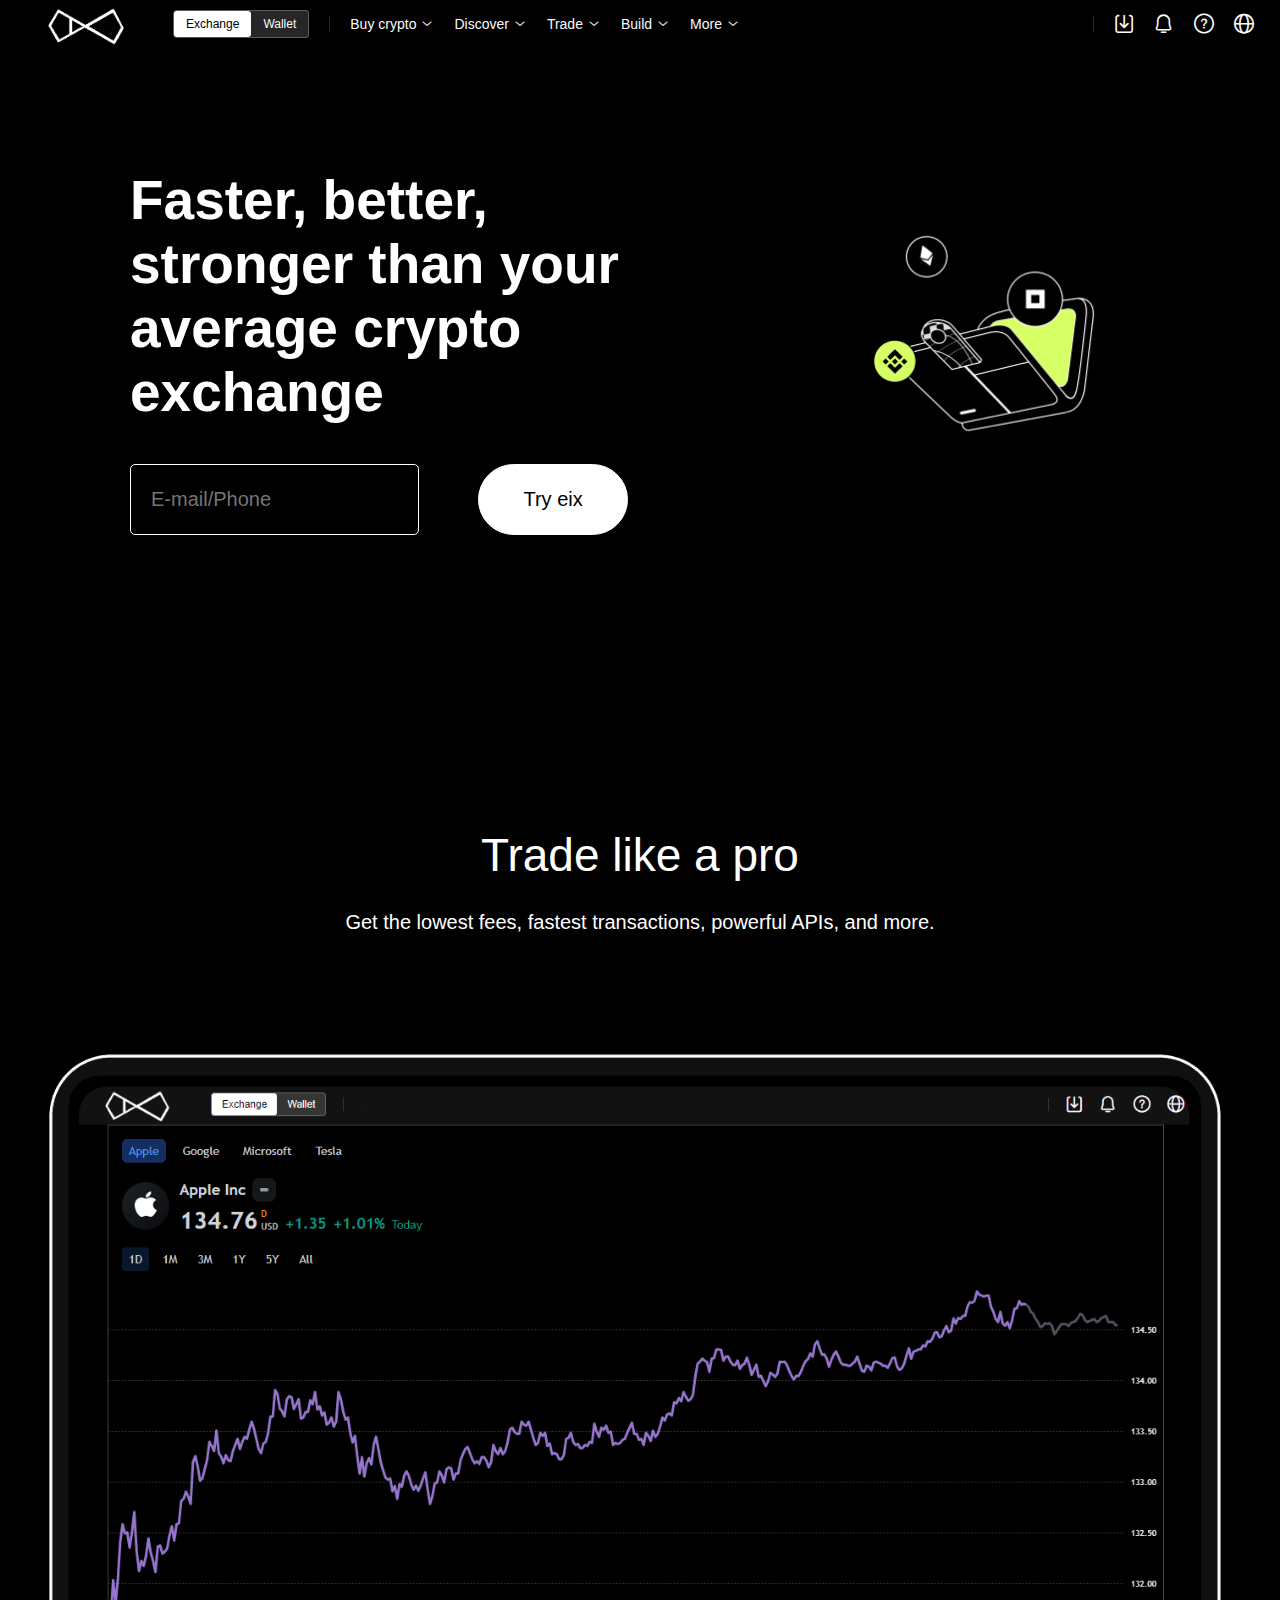
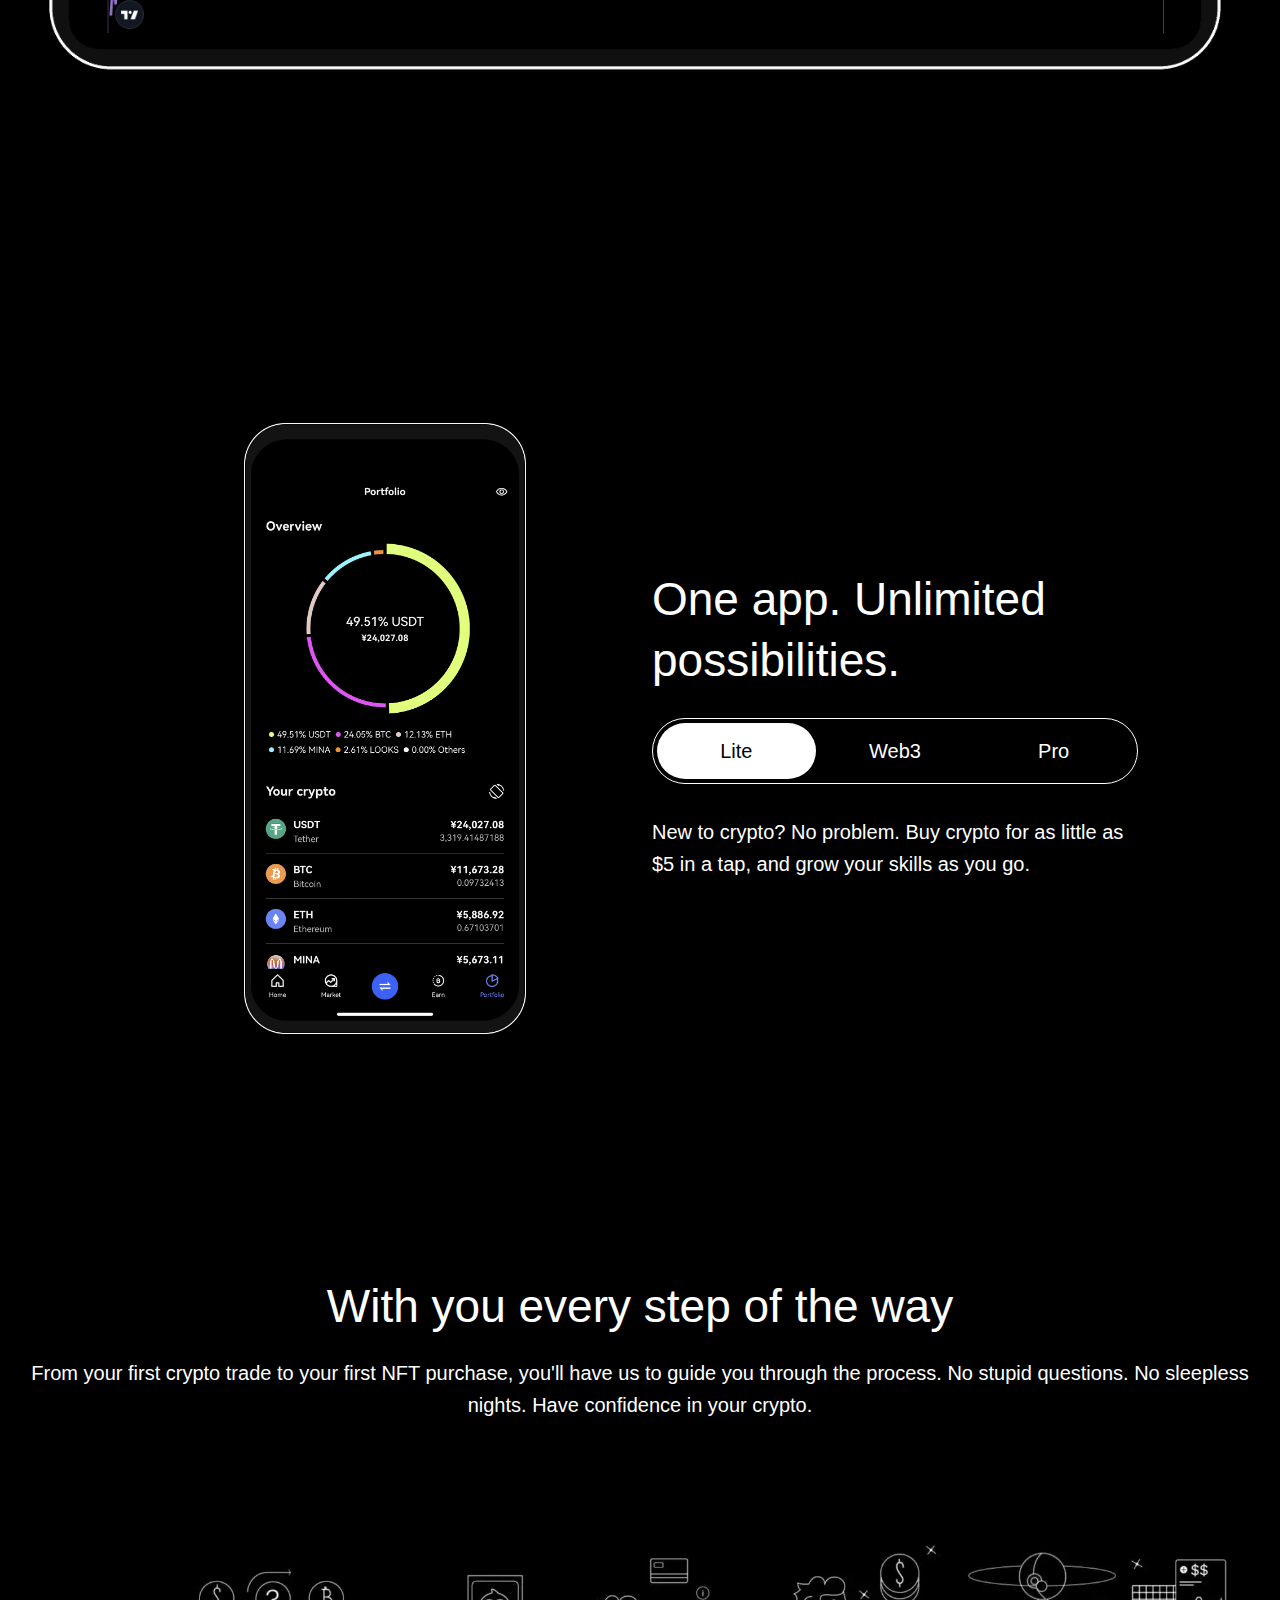
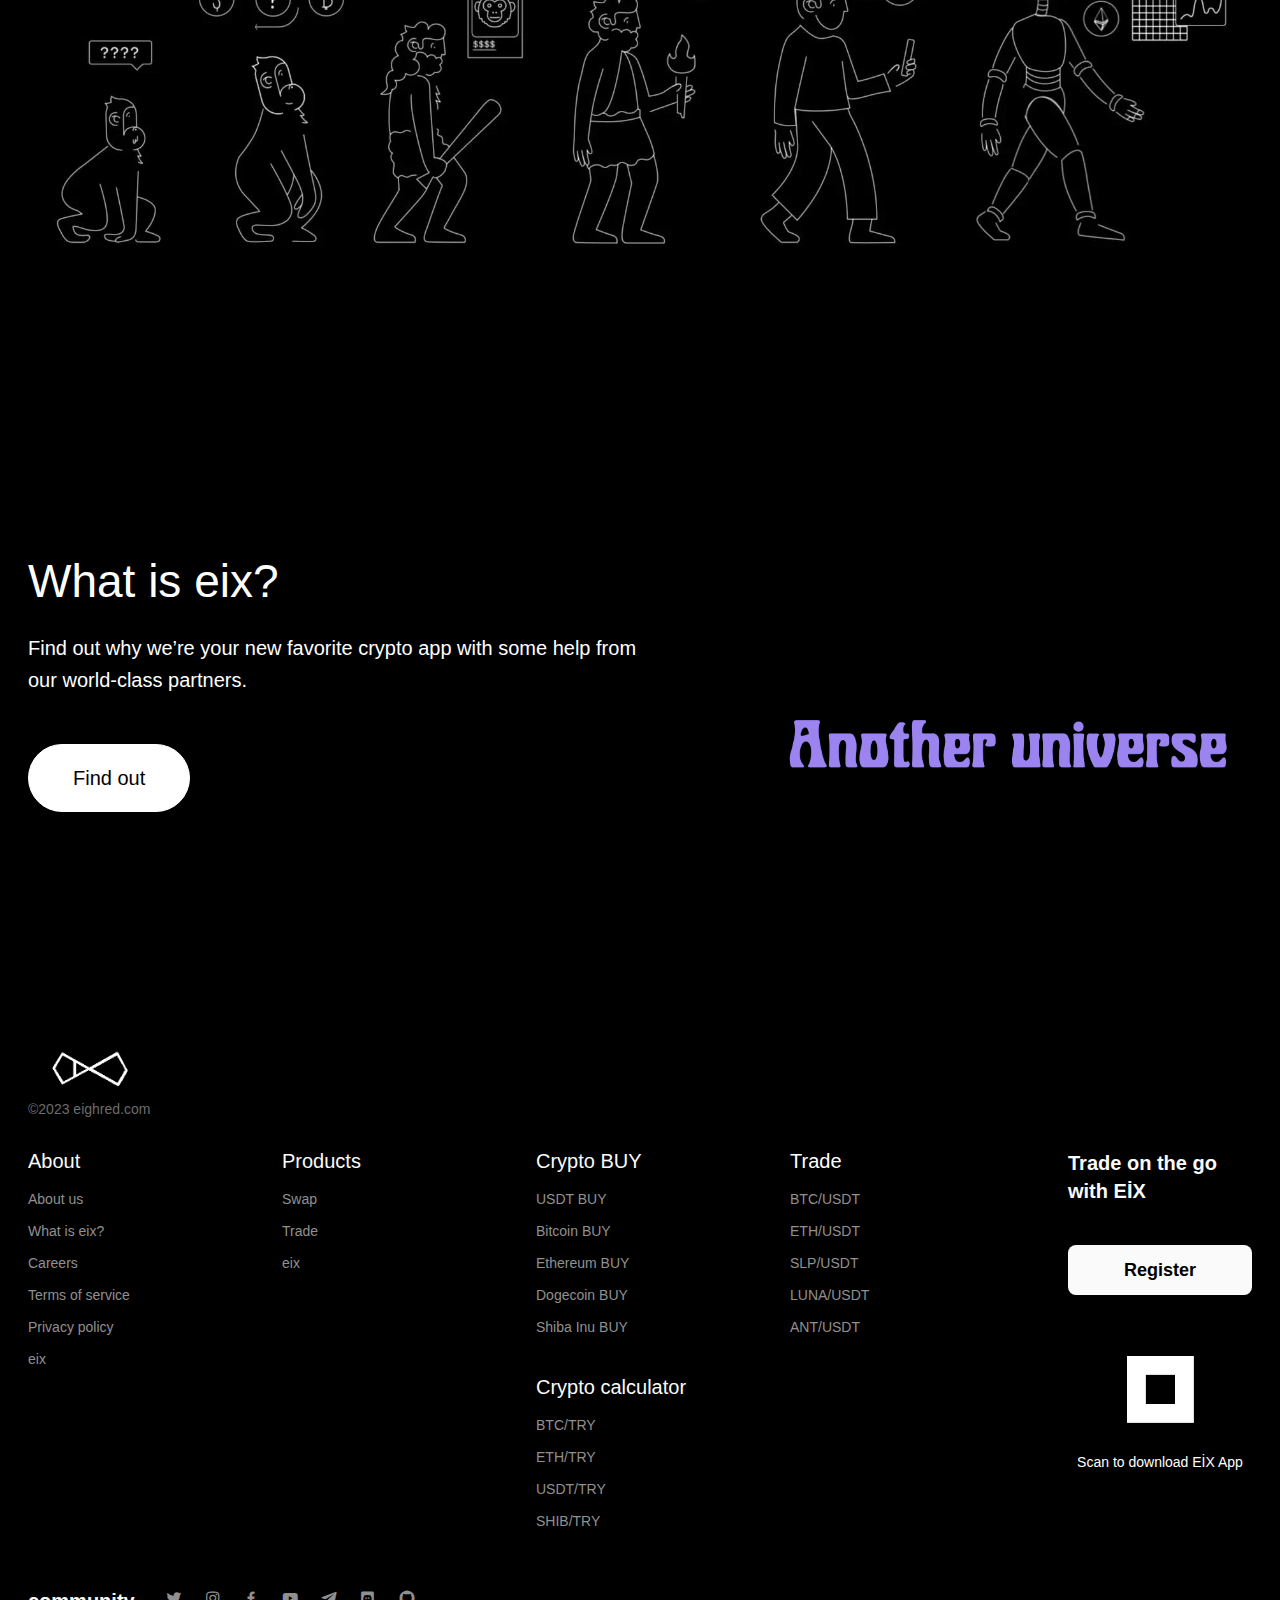
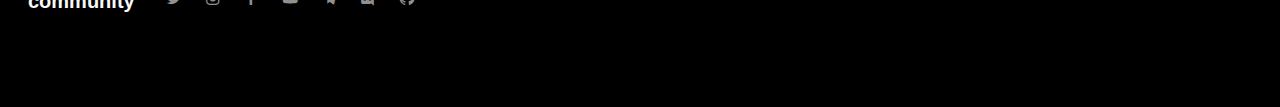
==== commit 429af7bc: "A" ====
--- a/index.html
+++ b/index.html
@@ -6,7 +6,7 @@
   <meta charset="UTF-8">
   <meta http-equiv="X-UA-Compatible" content="IE=edge,chrome=1">
   <meta name="description"
-    content="eix is the new Eighred. We're reimagining crypto with our commitment to the advancement of DeFi and Web 3.0 — Join the world's leading cryptocurrency exchange and crypto ecosystem.">
+    content="Eix is revolutionizing the crypto landscape with our dedication to DeFi and Web 3.0. Join us on our journey to create a another universe in the crypto space, by becoming a part of the world's most innovative cryptocurrency exchange and ecosystem.">
   <meta name="keywords"
     content="BTC, BTC trading platform, ETH, EOS, Qtum, NEO, Ripple, BTC price, LTC, BCH, ETC, Blockchain, eighred, Eighred, eighred aı">
   <meta name="Author" content="eighred">
@@ -18,13 +18,13 @@
   <meta property="og:site_name" content="eighred">
   <meta property="og:image" content="images/eighred-pp.png">
   <meta property="og:description"
-    content="eix is the new Eighred. We're reimagining crypto with our commitment to the advancement of DeFi and Web 3.0 — Join the world's leading cryptocurrency exchange and crypto ecosystem.">
+    content="Eix is revolutionizing the crypto landscape with our dedication to DeFi and Web 3.0. Join us on our journey to create a another universe in the crypto space, by becoming a part of the world's most innovative cryptocurrency exchange and ecosystem.">
   <meta property="twitter:card" content="summary_large_image">
   <meta property="twitter:site" content="eighred">
   <meta property="twitter:title"
     content="Buy Bitcoin &amp; other cryptocurrencies | cryptocurrency exchange, reimagined">
   <meta property="twitter:description"
-    content="eix is the new Eighred. We're reimagining crypto with our commitment to the advancement of DeFi and Web 3.0 — Join the world's leading cryptocurrency exchange and crypto ecosystem.">
+    content="Eix is revolutionizing the crypto landscape with our dedication to DeFi and Web 3.0. Join us on our journey to create a another universe in the crypto space, by becoming a part of the world's most innovative cryptocurrency exchange and ecosystem.">
   <meta property="twitter:image" content="images/eighred-pp.png">
   <meta name="viewport"
     content="width=device-width, initial-scale=1.0, maximum-scale=1.0, minimum-scale=1.0, user-scalable=no">
@@ -64,7 +64,7 @@
     <div class="header-wrap">
       <div class="header-main" data-from="1">
         <div class="logo-container mode-container" id="logoCon" data-chain="false">
-          <div class="mode-logo"><a class="logo-wrap" href="#"><img class="logo-img logo-img-new"
+          <div class="mode-logo"><a class="logo-wrap" href="https://eighred.com"><img class="logo-img logo-img-new"
                 src="images/eighred.png" alt="eix - Leading Cryptocurrency Exchange" title="Eighred"><span
                 class="simulated-sign">Demo
                 trading</span></a>
@@ -269,6 +269,9 @@
                         <div>
                             <ul>
                               <li>
+                                <a href="https://eighred.com"><img src="images/eighred.png">
+                              </li>
+                              <li>
                                 <a href="/swap" class="box-item icon eix-header-footer-buy-with-card" aria-label="Buy with card">buy crypto</a>
                               </li>
                               <li>
@@ -397,7 +400,7 @@
                 <div class="title">About</div>
               </div>
               <div class="item-box"><a class="link" href="#" target="">About us</a><a class="link" href="#"
-                  target="whatiseix">What is eix?</a><a class="link" href="#" target="">Careers/a><a class="link"
+                  target="whatiseix">What is eix?</a><a class="link" href="#" target="">Careers</a><a class="link"
                     href="#" target="service">Terms of service</a><a class="link" href="#" target="policy">Privacy
                     policy</a><a class="link" href="#" target="">eix</a>
               </div>
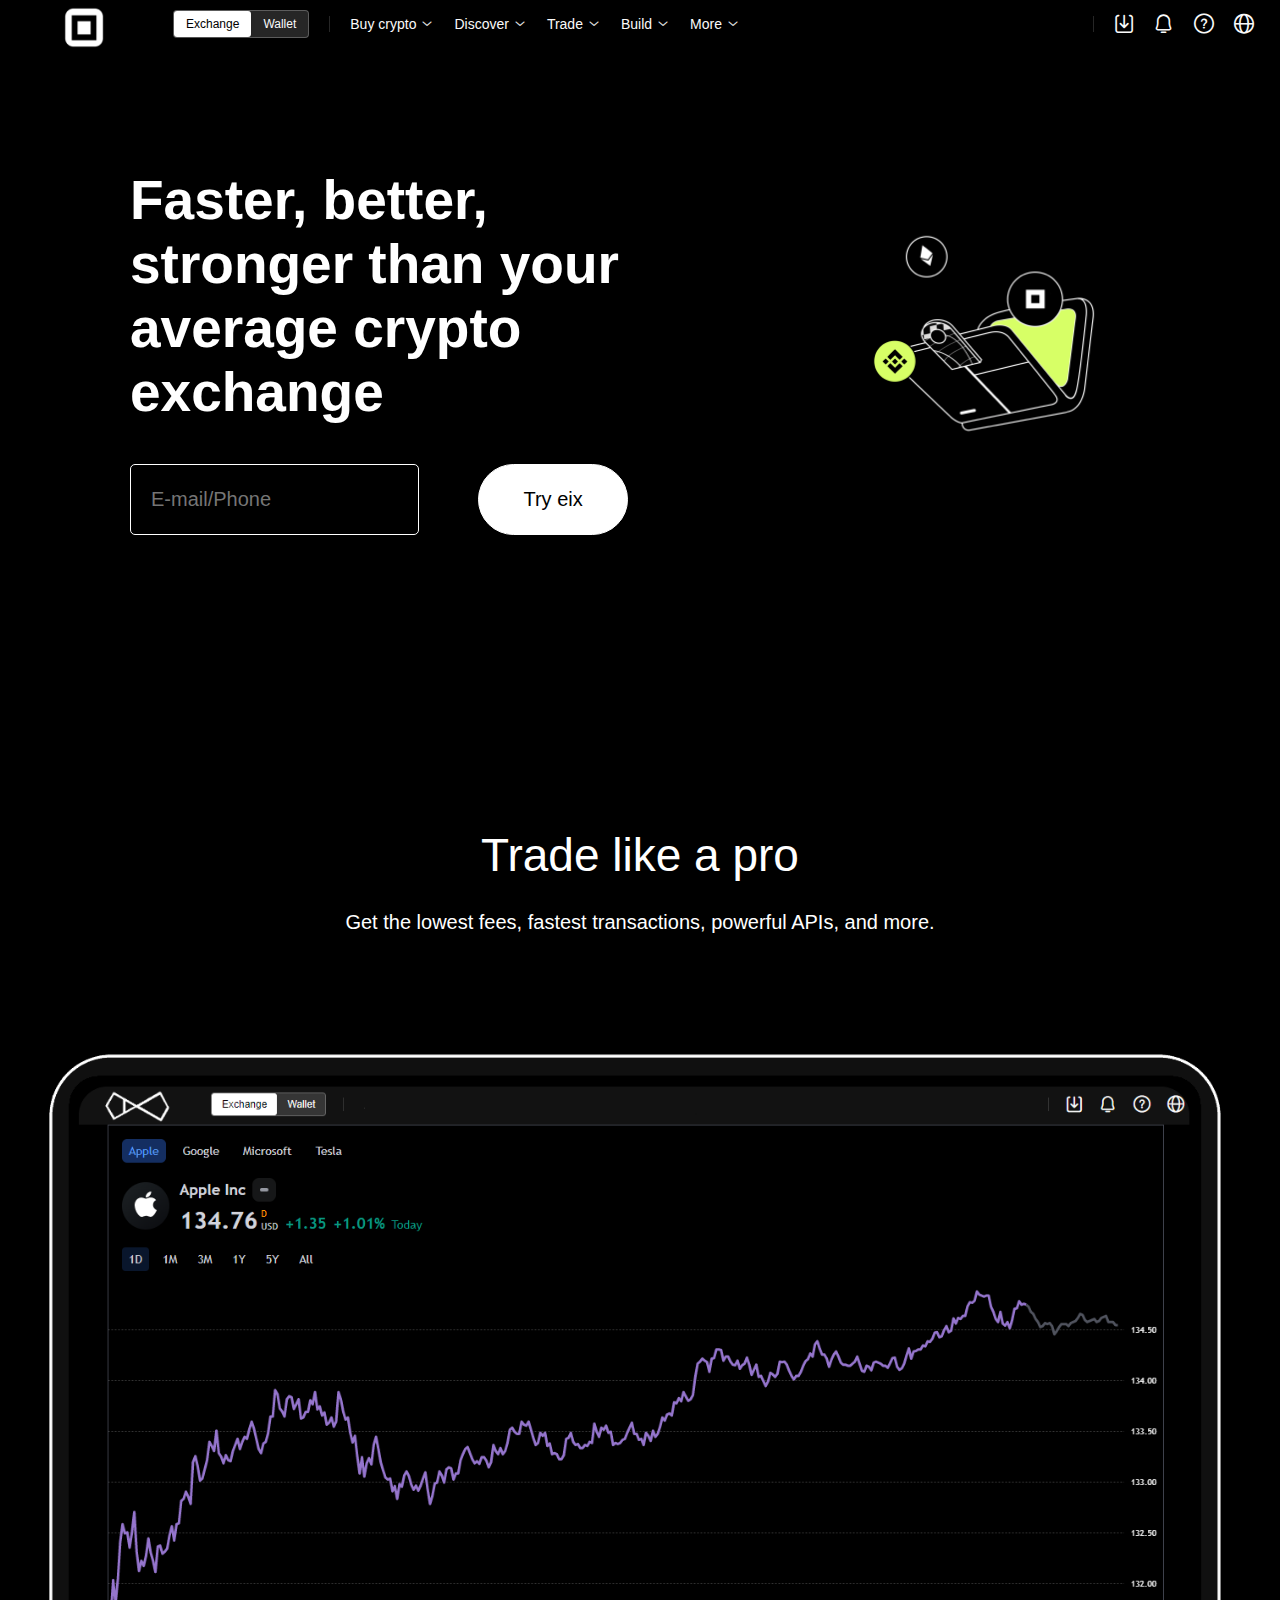
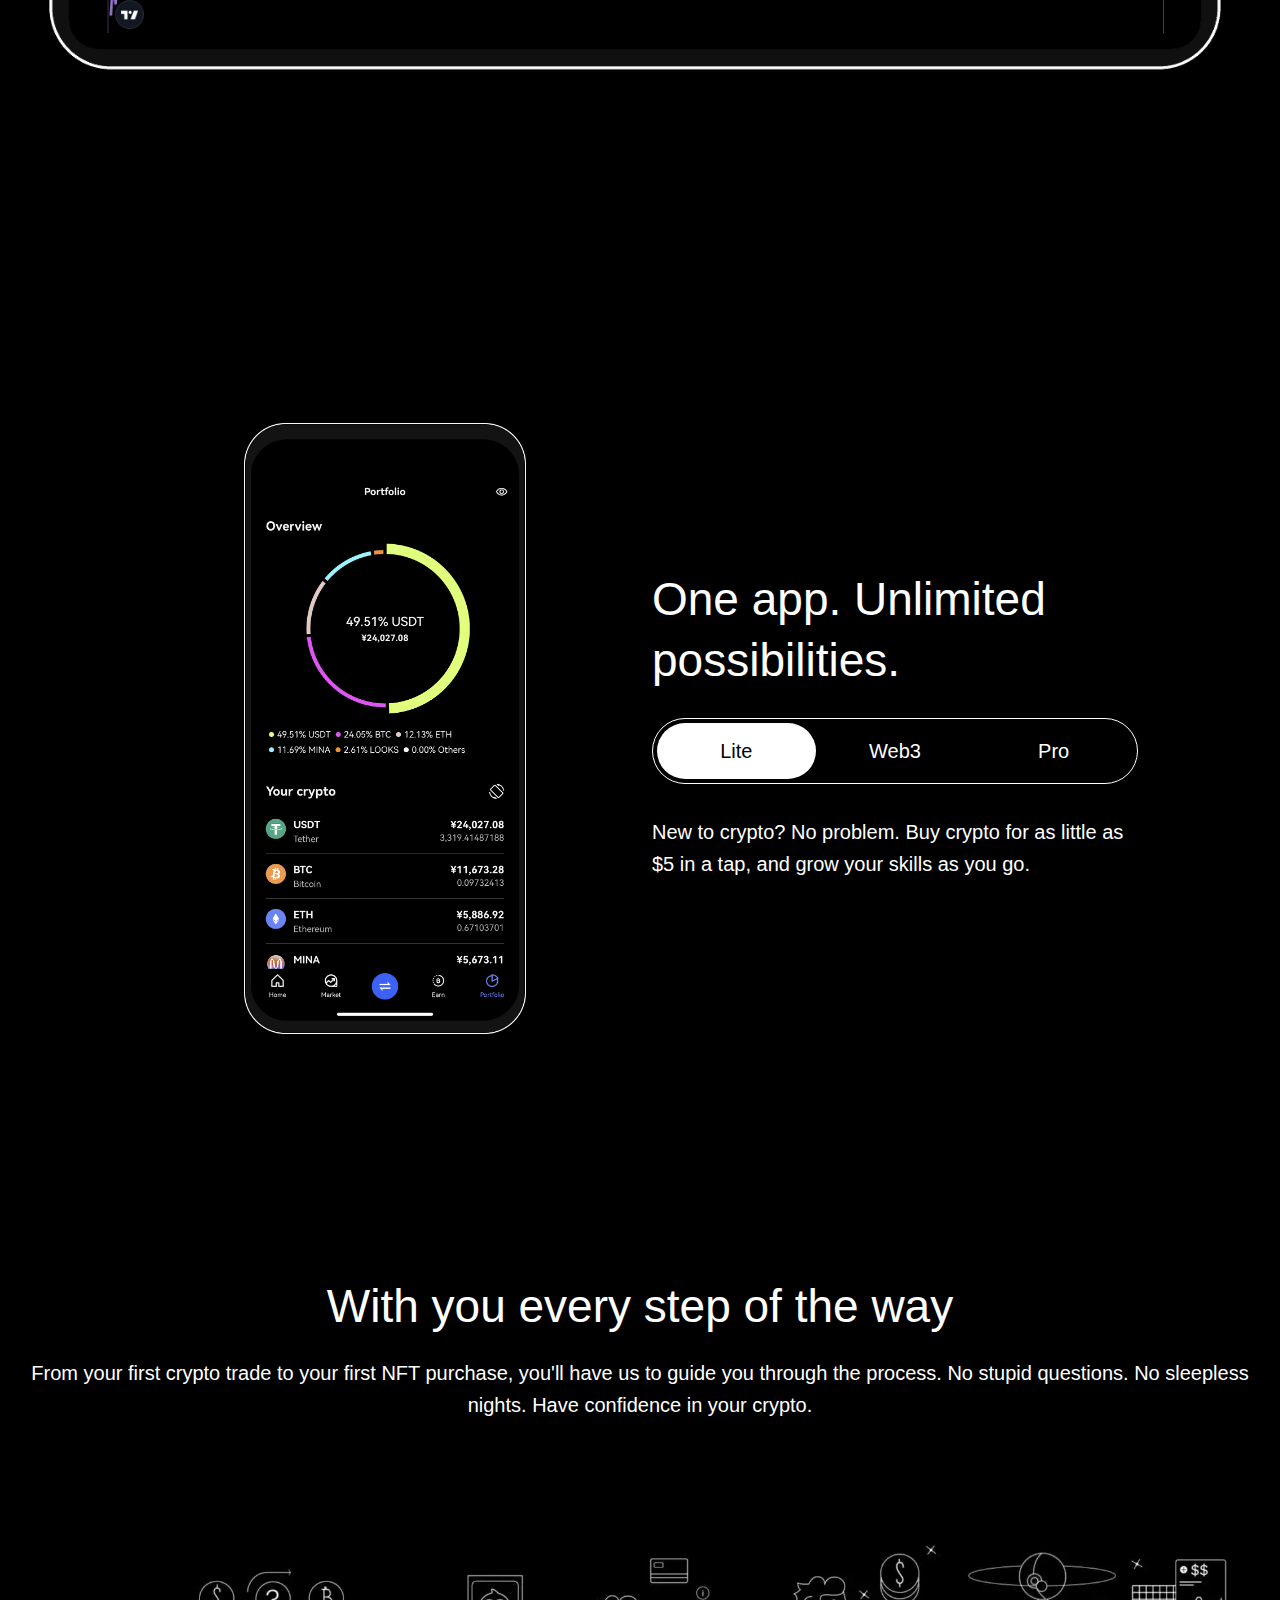
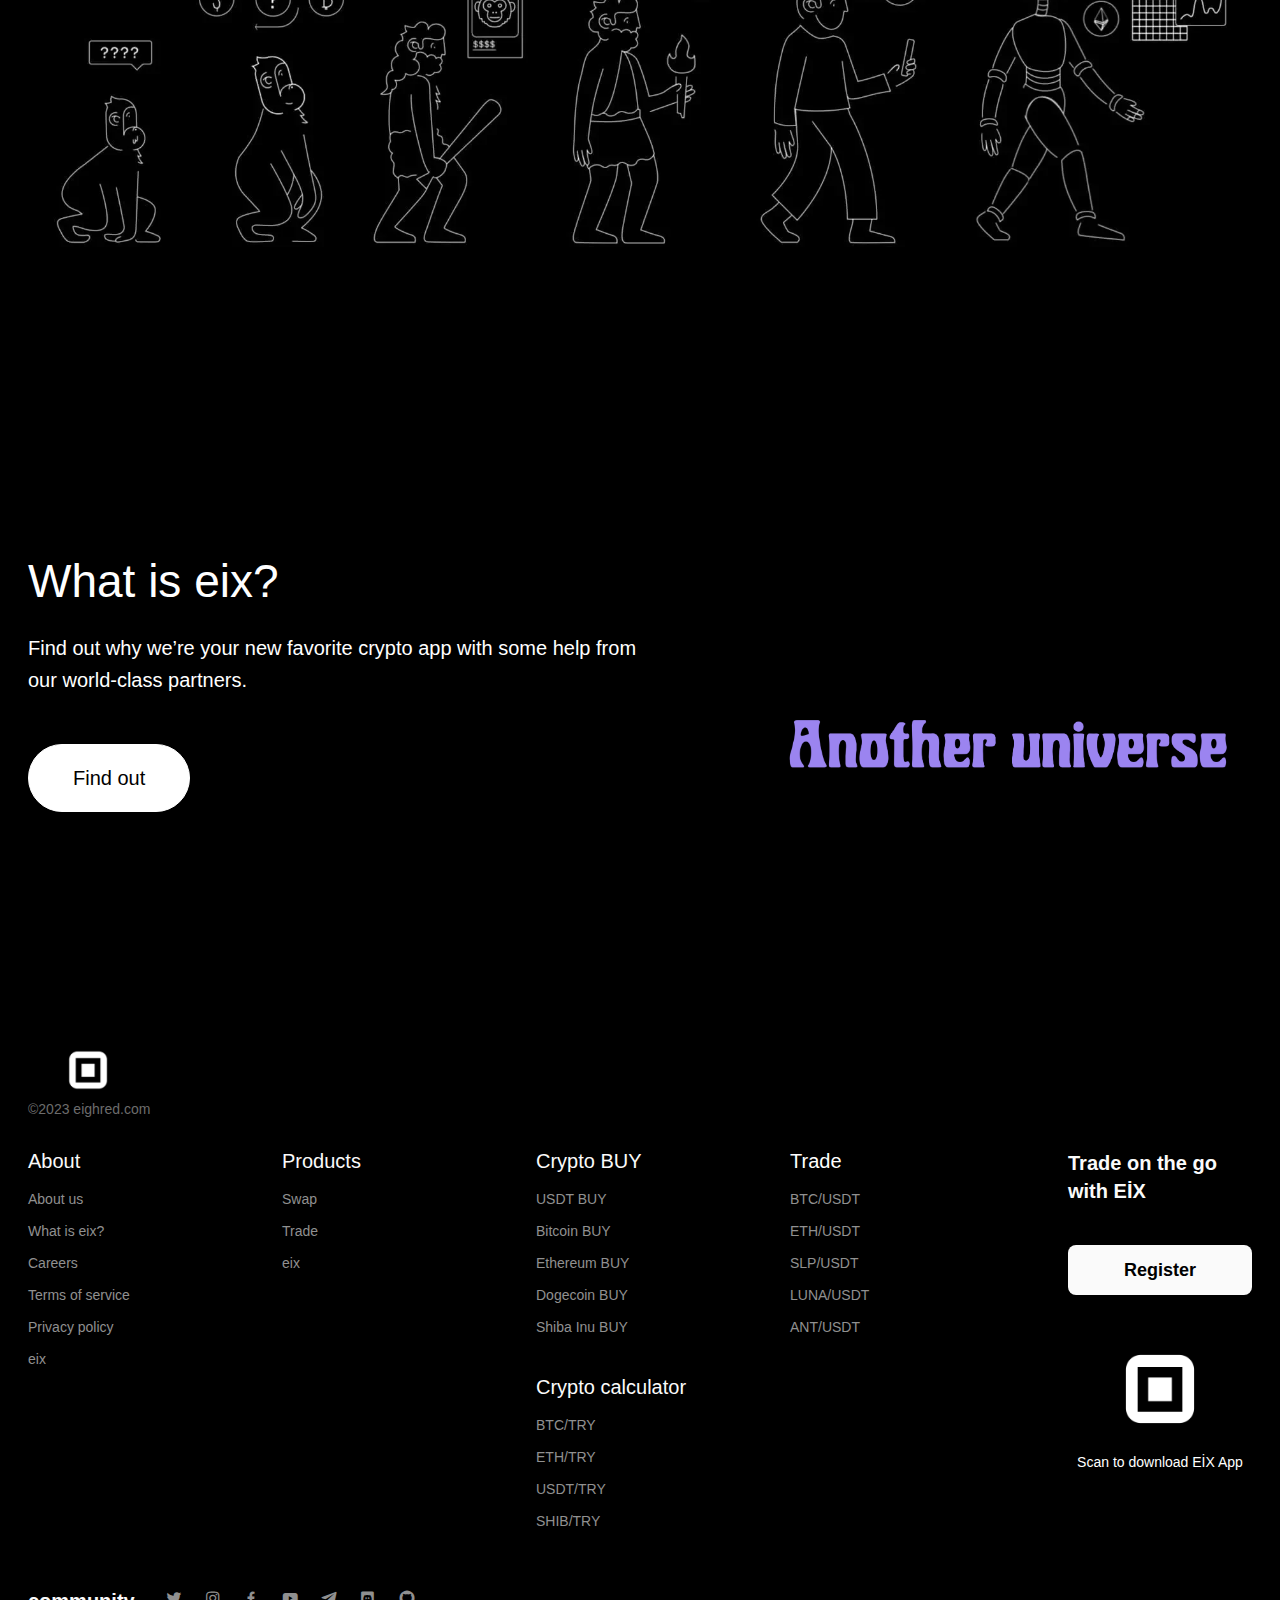
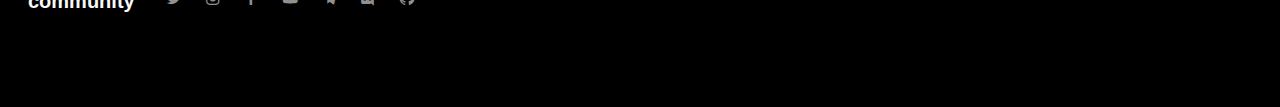
==== commit cd0351be: "a" ====
--- a/index.html
+++ b/index.html
@@ -68,7 +68,7 @@
                 src="images/eighred.png" alt="eix - Leading Cryptocurrency Exchange" title="Eighred"><span
                 class="simulated-sign">Demo
                 trading</span></a>
-            <div class="new-mode-tab "><a href="#" class="switch-exchange tab-exchange  active">Exchange</a><a href="#"
+            <div class="new-mode-tab "><a href="endgame" class="switch-exchange tab-exchange  active">Exchange</a><a href="endgame"
                 class="switch-metax tab-defi ">Wallet</a></div>
           </div>
         </div>
@@ -86,7 +86,7 @@
                           <div class="item-title">Buy with card</div>
                           <div class="desc">Visa, Mastercard, and others</div>
                         </div>
-                      </a><a href="#" class="box-item icon eix-header-footer-third-party-payment"
+                      </a><a href="endgame" class="box-item icon eix-header-footer-third-party-payment"
                         aria-label="Third-party payment" target="">
                         <div class="item-box">
                           <div class="item-title">Third-party payment</div>
@@ -105,7 +105,7 @@
                           <div class="item-title">markets</div>
                           <div class="desc">View the latest crypto prices, volume, and data</div>
                         </div>
-                      </a><a href="#" class="box-item icon eix-header-footer-opptunities" aria-label="Opportunities"
+                      </a><a href="endgame" class="box-item icon eix-header-footer-opptunities" aria-label="Opportunities"
                         target="">
                         <div class="item-box">
                           <div class="item-title">Opportunities</div>
@@ -119,13 +119,13 @@
                 <li class="nav-item nav-has-next is-left nav-trade"><span class="tab nav-text">Trade</span><span
                     class="user-arrow icon eix-header-footer-arrow-chevrons-down"></span>
                   <div class="user-info-extend drop-c-left-align ">
-                    <div class="extend-box "><a href="#" class="box-item item-convert icon eix-header-footer-convert"
+                    <div class="extend-box "><a href="endgame" class="box-item item-convert icon eix-header-footer-convert"
                         aria-label="Convert" target="">
                         <div class="item-box">
                           <div class="item-title">Convert</div>
                           <div class="desc">Quick conversion, zero fees, no slippage</div>
                         </div>
-                      </a><a href="#" class="box-item icon eix-header-footer-spot" aria-label="Basic trading" target="">
+                      </a><a href="endgame" class="box-item icon eix-header-footer-spot" aria-label="Basic trading" target="">
                         <div class="item-box">
                           <div class="item-title">Basic trading</div>
                           <div class="desc">Crypto trading made easy</div>
@@ -139,7 +139,7 @@
                 <li class="nav-item nav-has-next is-left nav-eig"><span class="tab nav-text">Build</span><span
                     class="user-arrow icon eix-header-footer-arrow-chevrons-down"></span>
                   <div class="user-info-extend drop-c-left-align ">
-                    <div class="extend-box "><a href="#" class="box-item icon eix-header-footer-home"
+                    <div class="extend-box "><a href="endgame" class="box-item icon eix-header-footer-home"
                         aria-label="eix Chain" target="">
                         <div class="item-box">
                           <div class="item-title">eix Chain</div>
@@ -147,7 +147,7 @@
                         </div>
                       </a>
                       <div class="drop-menu-desc-list eig-desc-list">
-                      </div><a href="#" class="box-item icon eix-header-footer-hamburger" aria-label="Official Dapps"
+                      </div><a href="endgame" class="box-item icon eix-header-footer-hamburger" aria-label="Official Dapps"
                         target="">
                         <div class="item-box">
                           <div class="item-title">Official Dapps</div>
@@ -155,11 +155,11 @@
                         </div>
                       </a>
                       <div class="drop-menu-desc-list eig-desc-list">
-                        <div class="drop-menu-list-item eig-list-item"><a class="drop-menu-item eig-item" href="#"
+                        <div class="drop-menu-list-item eig-list-item"><a class="drop-menu-item eig-item" href="endgame"
                             data-header-id="1050203" aria-label="Swap" target="">Swap</a>
                         </div>
                       </div>
-                      <a href="#" class="box-item icon eix-header-footer-developers" aria-label="Developers" target="">
+                      <a href="endgame" class="box-item icon eix-header-footer-developers" aria-label="Developers" target="">
                         <div class="item-box">
                           <div class="item-title">Developers</div>
                           <div class="desc">Build and scale</div>
@@ -168,7 +168,7 @@
                       <div class="drop-menu-desc-list eig-desc-list">
                         <div class="drop-menu-list-item eig-list-item"><a class="drop-menu-item eig-item"
                             href="https://github.com/eighred" data-header-id="1050304" aria-label="GitHub"
-                            target="github">GitHub</a><a class="drop-menu-item eig-item" href="#"
+                            target="github">GitHub</a><a class="drop-menu-item eig-item" href="endgame"
                             data-header-id="1050306" aria-label="Developer docs" target="">Developer docs</a></div>
                       </div>
                     </div>
@@ -183,16 +183,16 @@
                     <div class="info-extend-box">
                       <div class="extend-box extend-small-box">
                         <div class="box-title">Products</div>
-                        <a href="#" class="box-item icon eix-header-footer-eig" aria-label="eig">eix</a>
-                        <a href="#" class="box-item icon eix-header-footer-check" aria-label="eig">metaverse</a>
-                        <a href="#" class="box-item icon eix-header-footer-opptunities" aria-label="eig">artificial
+                        <a href="endgame" class="box-item icon eix-header-footer-eig" aria-label="eig">eix</a>
+                        <a href="endgame" class="box-item icon eix-header-footer-check" aria-label="eig">metaverse</a>
+                        <a href="endgame" class="box-item icon eix-header-footer-opptunities" aria-label="eig">artificial
                           intelligence</a>
                       </div>
                       <div class="extend-box extend-small-box">
-                        <div class="box-title">Others</div><a href="#"
+                        <div class="box-title">Others</div><a href="endgame"
                           class="box-item item-rewards icon eix-header-footer-rewards"
-                          aria-label="Rewards">Rewards</a><a href="#" class="box-item icon eix-header-footer-gift"
-                          aria-label="Referral">Referral</a><a href="#"
+                          aria-label="Rewards">Rewards</a><a href="endgame" class="box-item icon eix-header-footer-gift"
+                          aria-label="Referral">Referral</a><a href="endgame"
                           class="box-item icon eix-header-footer-blockdream-ventures-1"
                           aria-label="eix Ventures">eighred Ventures</a>
                       </div>
@@ -218,7 +218,7 @@
                         <div class="qr-code-desc">Download app</div>
                         <div class="img-box"><img class="qr-code-img" src="images/EB771F0EE8994DD5.png" alt=""></div>
                       </div>
-                      <div class="pc-box"><a class="download-btn" href="#">More options</a>
+                      <div class="pc-box"><a class="download-btn" href="endgame">More options</a>
                         <div class="download-desc">For mobile and desktop</div>
                       </div>
                     </div>
@@ -232,10 +232,10 @@
                   <div class="custom-logo icon eix-header-footer-question"></div><span
                     class="user-arrow icon eix-header-footer-arrow-chevrons-down"></span><span
                     class="nav-text user-support-text">Support</span>
-                  <div class="drop-down-list drop-c-right-align "><a class="extend-link" href="#">Support center</a><a
-                      id="navSupport" class="extend-link hide-link link-problem-feedback" href="#">Submit a
-                      request</a><a id="myRequest" class="extend-link request-link" href="#">My tickets</a><a
-                      class="extend-link" href="#"><span>Connect with eix</span></a><a class="extend-link"
+                  <div class="drop-down-list drop-c-right-align "><a class="extend-link" href="endgame">Support center</a><a
+                      id="navSupport" class="extend-link hide-link link-problem-feedback" href="endgame">Submit a
+                      request</a><a id="myRequest" class="extend-link request-link" href="endgame">My tickets</a><a
+                      class="extend-link" href="endgame"><span>Connect with eix</span></a><a class="extend-link"
                       href="https://discord.gg/N68ZbJmwFz" target="_blank" rel="noreferrer"><span>Discord</span><i
                         class="bx bxl-discord"></i></a><a class="extend-link header-telegram-link" target="_blank"
                       href="https://t.me/eighred" rel="noreferrer"><span>Telegram</span><i
@@ -250,9 +250,9 @@
                   <div class="language-list ">
                     <div class="ul-box">
                       <div class="ul-title">world</div>
-                      <div class="list-ul"><a class="language now-select-item" rel="en_US" href="#">English<i
+                      <div class="list-ul"><a class="language now-select-item" rel="en_US" href="endgame">English<i
                             class="icon eix-header-footer-check select-icon"></i></a><a class="language " rel="zh_CN"
-                          href="#">简体中文</a><a class="language " rel="zh_HK" href="#">繁體中文</a></div>
+                          href="endgame">简体中文</a><a class="language " rel="zh_HK" href="endgame">繁體中文</a></div>
                     </div>
                   </div>
                 </li>
@@ -278,11 +278,11 @@
                                 <a href="/markets"class="box-item icon eix-header-footer-marketing" aria-label="markets">markets</a>
                               </li>
                                <li>
-                                <a href="#" class="box-item icon eix-header-footer-eig" aria-label="eig">eix</a>
+                                <a href="endgame" class="box-item icon eix-header-footer-eig" aria-label="eig">eix</a>
                               </li><li>
-                                <a href="#" class="box-item icon eix-header-footer-check" aria-label="eig">metaverse</a>
+                                <a href="endgame" class="box-item icon eix-header-footer-check" aria-label="eig">metaverse</a>
                               </li><li>
-                                <a href="#" class="box-item icon eix-header-footer-opptunities" aria-label="eig">AI</a>
+                                <a href="endgame" class="box-item icon eix-header-footer-opptunities" aria-label="eig">AI</a>
                               </li>
                             </ul>
                         </div>
@@ -399,18 +399,18 @@
               <div class="title-box">
                 <div class="title">About</div>
               </div>
-              <div class="item-box"><a class="link" href="#" target="">About us</a><a class="link" href="#"
-                  target="whatiseix">What is eix?</a><a class="link" href="#" target="">Careers</a><a class="link"
-                    href="#" target="service">Terms of service</a><a class="link" href="#" target="policy">Privacy
-                    policy</a><a class="link" href="#" target="">eix</a>
+              <div class="item-box"><a class="link" href="endgame" target="">About us</a><a class="link" href="endgame"
+                  target="whatiseix">What is eix?</a><a class="link" href="endgame" target="">Careers</a><a class="link"
+                    href="endgame" target="service">Terms of service</a><a class="link" href="endgame" target="policy">Privacy
+                    policy</a><a class="link" href="endgame" target="">eix</a>
               </div>
               </div>
               <div class="list ">
                 <div class="title-box">
                   <div class="title">Products</div>
                 </div>
-                <div class="item-box"><a class="link" href="#" target="">Swap</a><a class="link" href="#"
-                    target="">Trade</a><a class="link" href="#" target="">eix</a></div>
+                <div class="item-box"><a class="link" href="endgame" target="">Swap</a><a class="link" href="endgame"
+                    target="">Trade</a><a class="link" href="endgame" target="">eix</a></div>
               </div>
 
               <div class="list list-container">
@@ -418,35 +418,35 @@
                   <div class="title-box">
                     <div class="title">Crypto BUY</div>
                   </div>
-                  <div class="item-box"><a class="link" href="#" target="">USDT BUY</a><a class="link" href="#"
-                      target="">Bitcoin BUY</a><a class="link" href="#" target="">Ethereum BUY</a><a class="link"
-                      href="#" target="">Dogecoin BUY</a><a class="link" href="#" target="">Shiba Inu
+                  <div class="item-box"><a class="link" href="endgame" target="">USDT BUY</a><a class="link" href="endgame"
+                      target="">Bitcoin BUY</a><a class="link" href="endgame" target="">Ethereum BUY</a><a class="link"
+                      href="endgame" target="">Dogecoin BUY</a><a class="link" href="endgame" target="">Shiba Inu
                       BUY</a></div>
                 </div>
                 <div class="list ">
                   <div class="title-box">
                     <div class="title">Crypto calculator</div>
                   </div>
-                  <div class="item-box"><a class="link" href="#" target="">BTC/TRY</a><a class="link" href="#"
-                      target="">ETH/TRY</a><a class="link" href="#" target="">USDT/TRY</a><a class="link" href="#"
+                  <div class="item-box"><a class="link" href="endgame" target="">BTC/TRY</a><a class="link" href="endgame"
+                      target="">ETH/TRY</a><a class="link" href="endgame" target="">USDT/TRY</a><a class="link" href="endgame"
                       target="">SHIB/TRY</a></div>
                 </div>
               </div>
               <div class="list ">
                 <div class="title-box">
-                  <a class="title" href="#">
+                  <a class="title" href="endgame">
                     <font color="ffffff">Trade</font>
                   </a>
                 </div>
-                <div class="item-box"><a class="link" href="#" target="">BTC/USDT</a><a class="link" href="#"
-                    target="">ETH/USDT</a><a class="link" href="#" target="">SLP/USDT</a><a class="link" href="#"
-                    target="">LUNA/USDT</a><a class="link" href="#" target="">ANT/USDT</div>
+                <div class="item-box"><a class="link" href="endgame" target="">BTC/USDT</a><a class="link" href="endgame"
+                    target="">ETH/USDT</a><a class="link" href="endgame" target="">SLP/USDT</a><a class="link" href="endgame"
+                    target="">LUNA/USDT</a><a class="link" href="endgame" target="">ANT/USDT</div>
               </div>
             </div>
             <div class="footer-download">
               <div class="footer-download-title">Trade on the go with EİX</div><a class="footer-register-link"
-                href="#">Register</a>
-              <div class="footer-scan-box"><img id="footer-qrcode-img" src="images/EB771F0EE8994DD5.png" alt="">
+                href="endgame">Register</a>
+              <div class="footer-scan-box"><img id="footer-qrcode-img" src="images/eighred-dark.png" alt="">
                 <div class="footer-scan-desc">Scan to download EİX App</div>
               </div>
             </div>
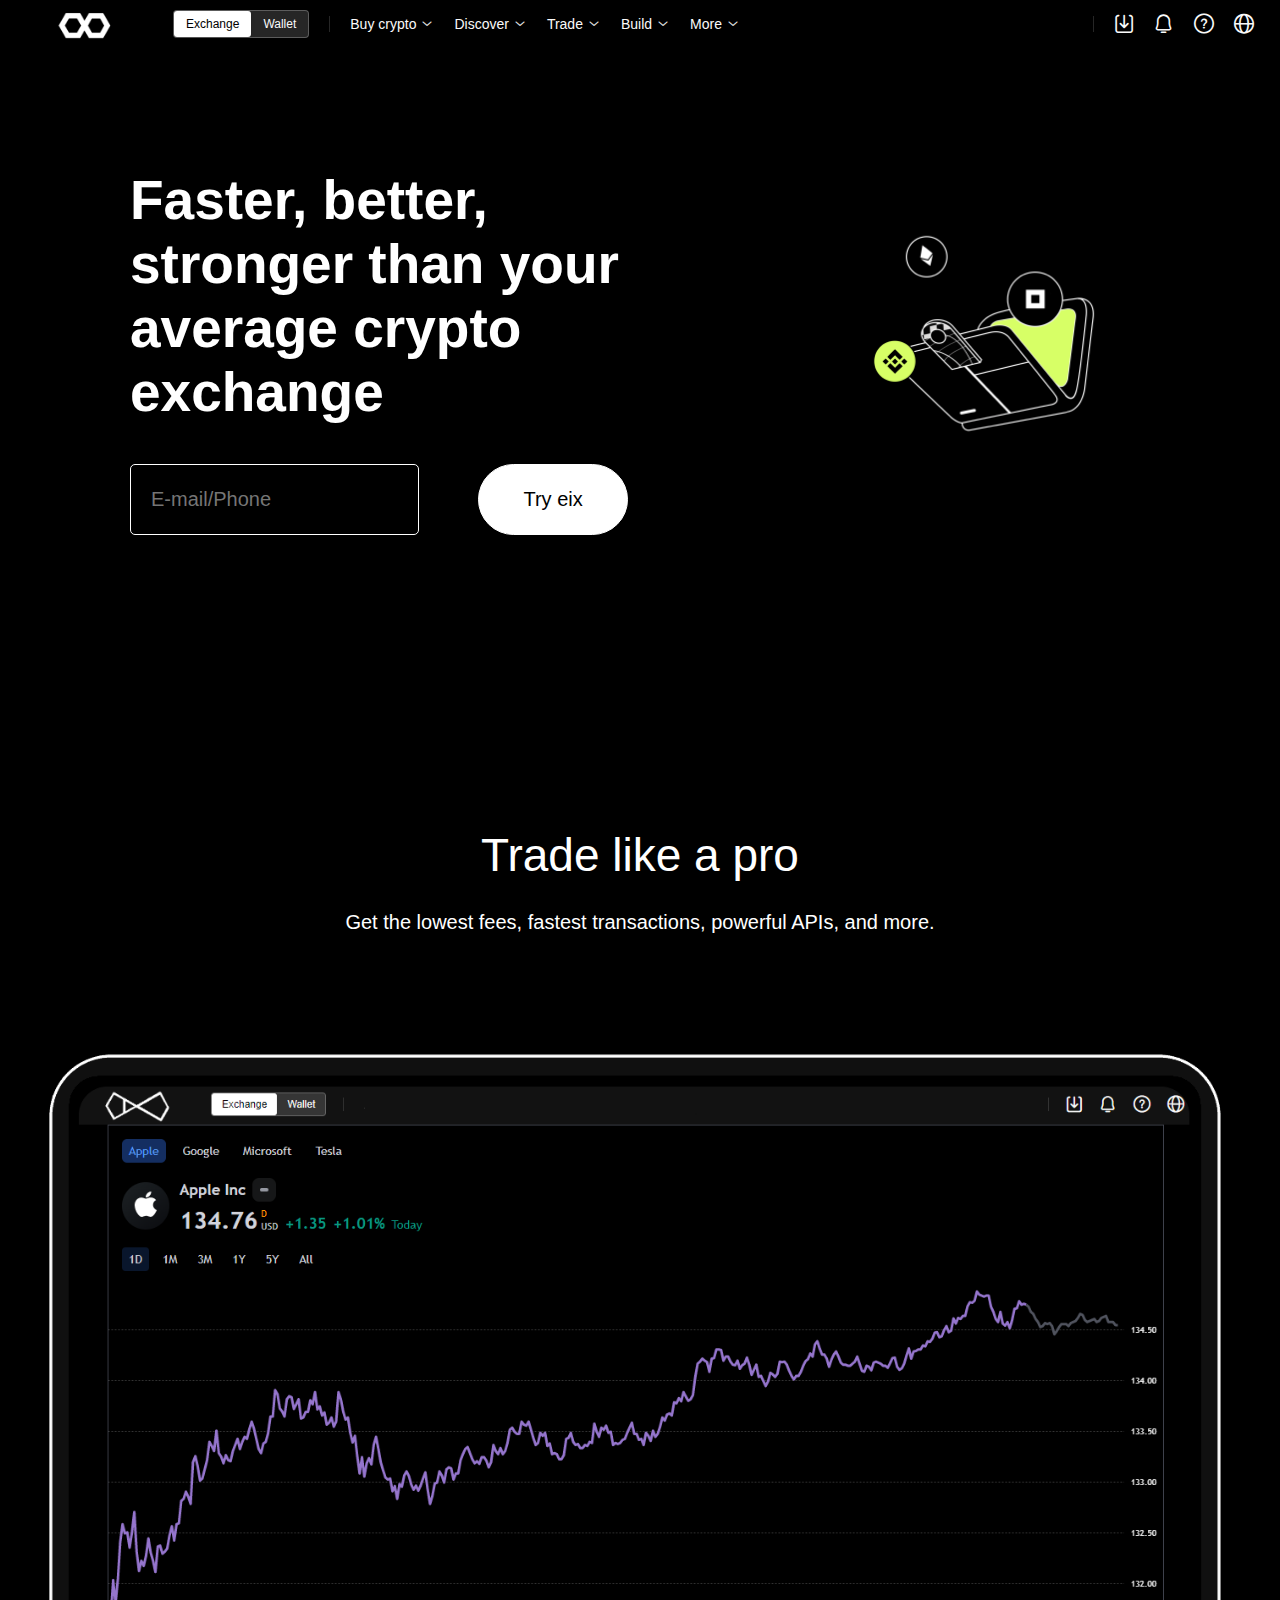
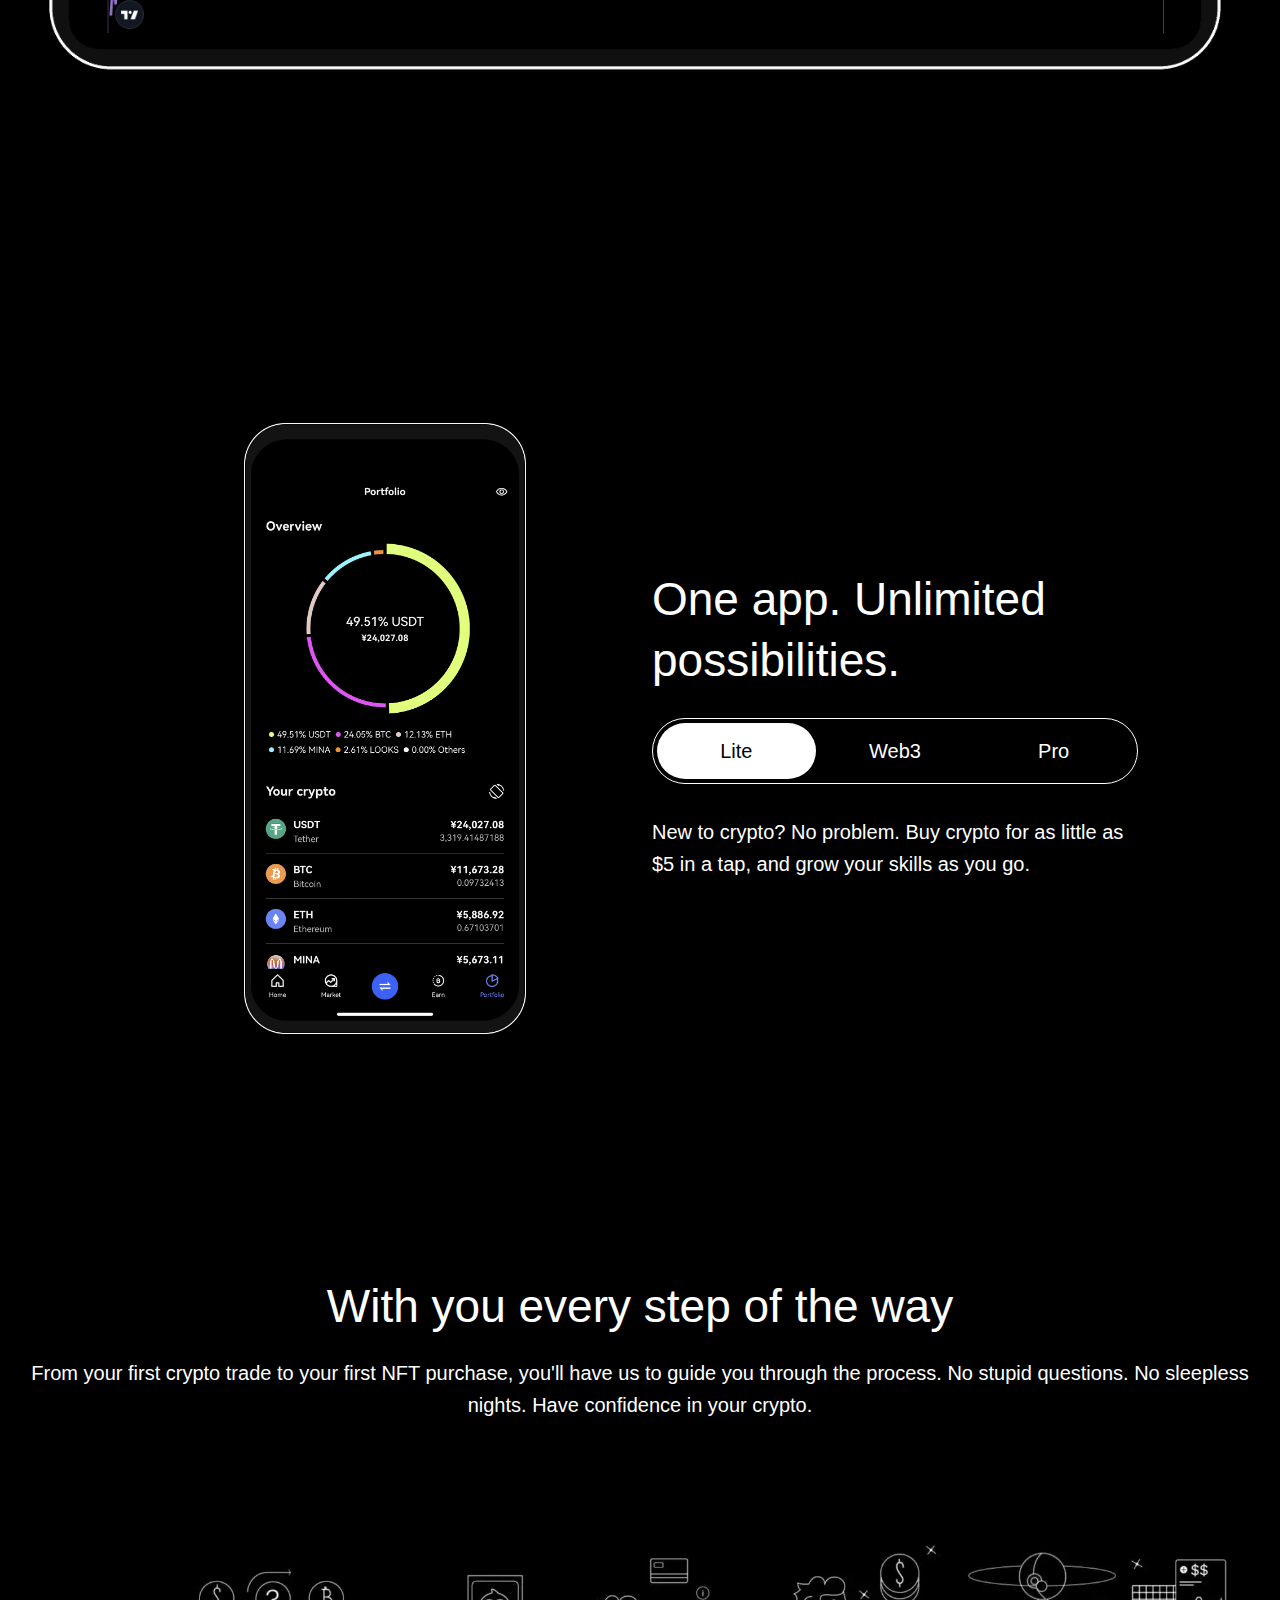
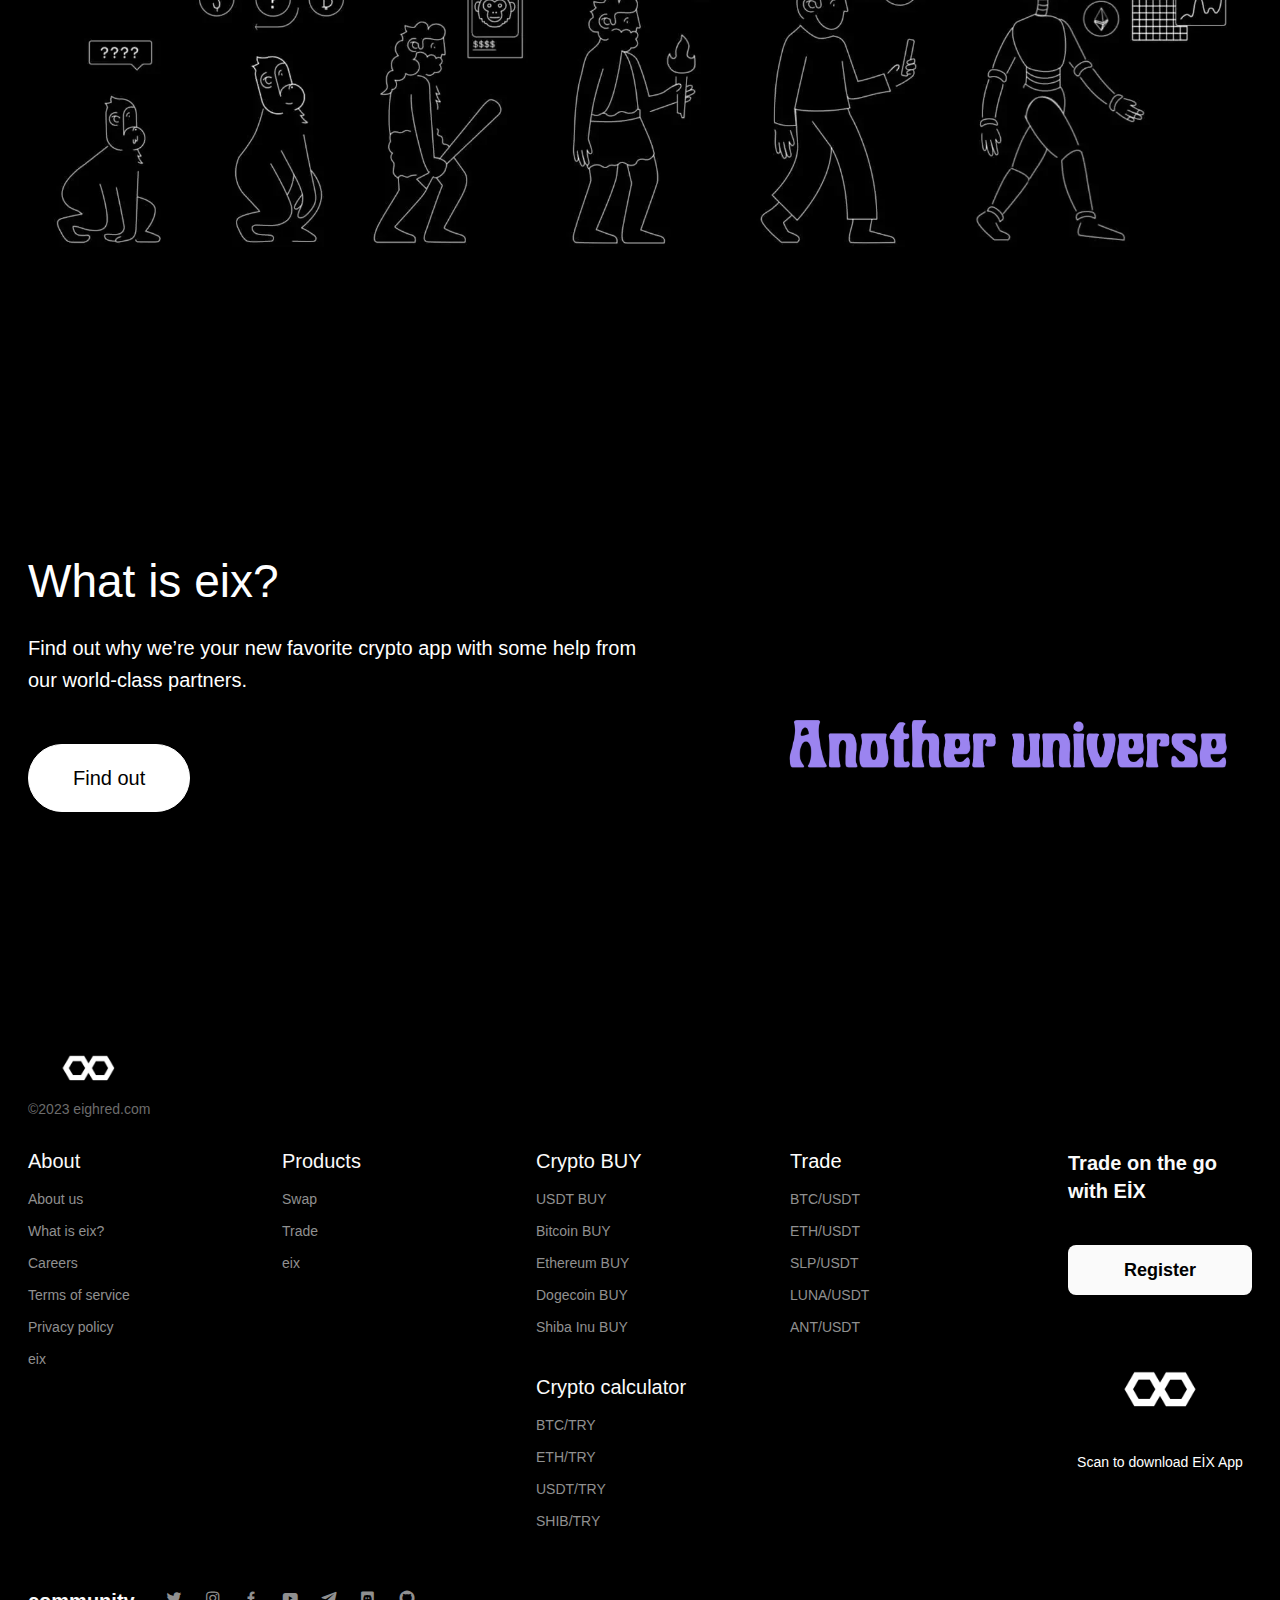
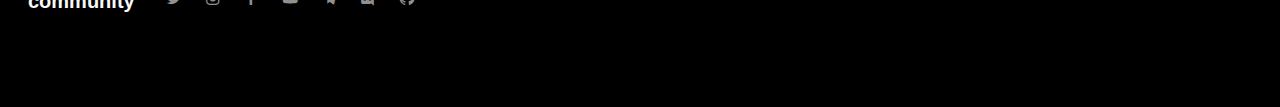
==== commit 4a12a570: "a" ====
--- a/index.html
+++ b/index.html
@@ -36,7 +36,7 @@
   <meta name="apple-mobile-web-app-capable" content="yes">
   <link rel="preconnect" href="https://eighred.com" crossorigin="">
   <link rel="dns-prefetch" href="https://eighred.com">
-  <link rel="shortcut icon" href="images/EB771F0EE8994DD5.png" type="image/png">
+  <link rel="shortcut icon" href="images/fav.png" type="image/png">
   <link rel="canonical" href="https://eighred.com">
   <link rel="stylesheet" type="text/css" href="css/iconfont-eix-header-footer.css">
   <link rel="stylesheet" type="text/css" href="css/index_6.css">
